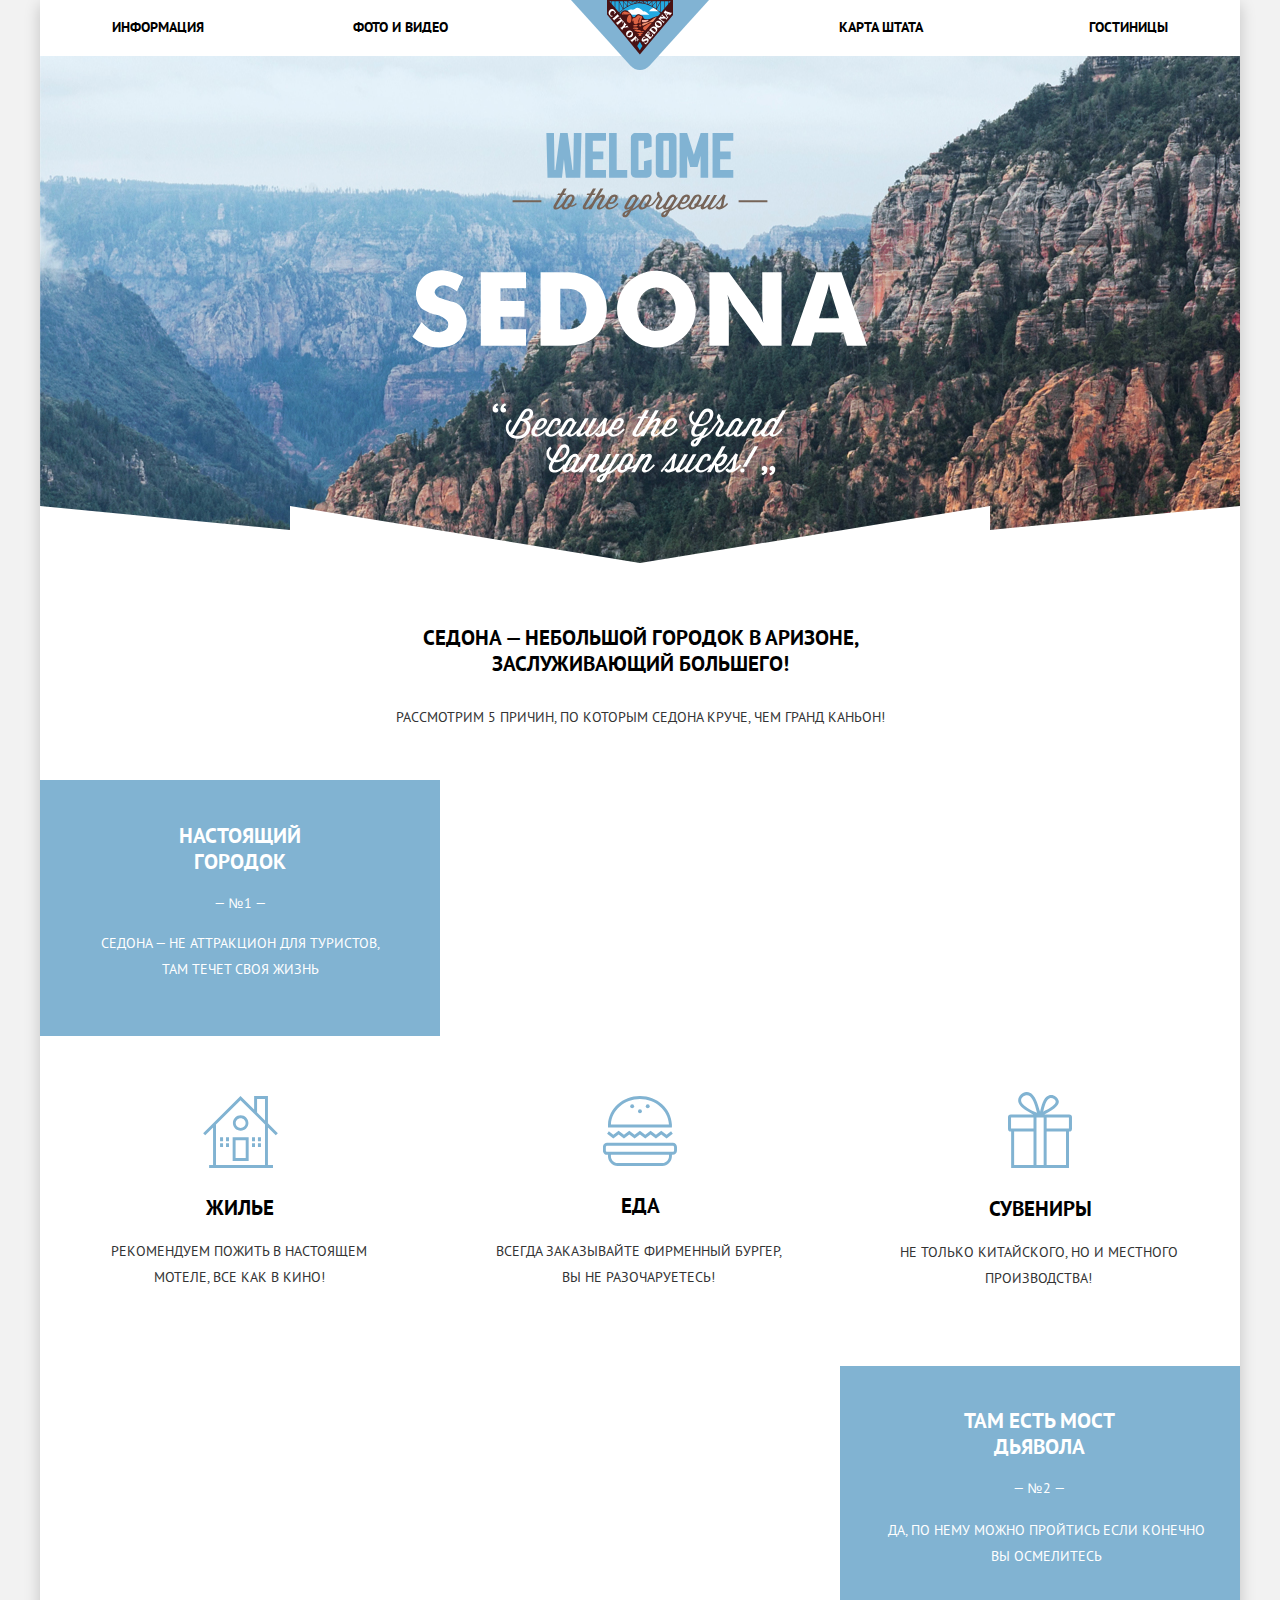
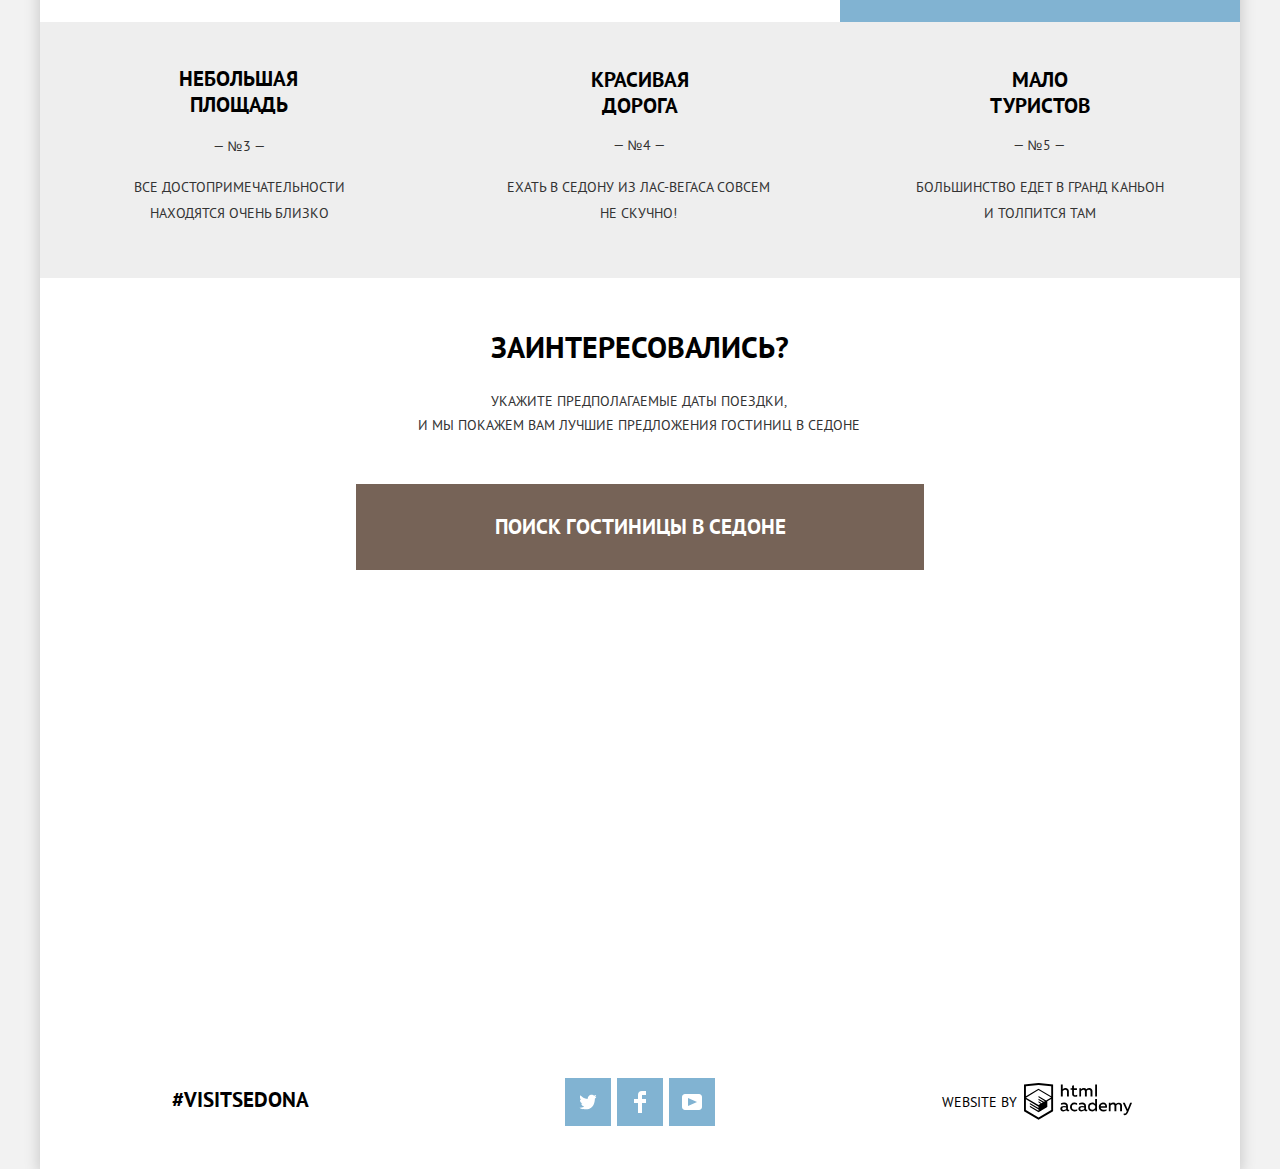
==== index.html @ 665e6b6a "Переносы" ====
<!DOCTYPE html>
<html lang="ru">
<head>
	<meta charset="UTF-8">
	<title>Document</title>
	<link href="css/normalize.css" rel="stylesheet">
	<link href="css/style.css" rel="stylesheet">
</head>
<body>
	<div class="container">
	<header id="header1">
		<nav class="main-navigation">
			<a class="logo-sedona"><img class="sedona-img" src="img/logo.svg" width="140" height="72" alt="Логотип Седоны»"></a>
			<ul class="container-navigation">
				<li class="info1"><a class="site-navigation-section" href="info.html">Информация</a></li>
				<li class="fhoto1"><a class="site-navigation-section" href="fhoto.html">Фото и видео</a></li>
				<li class="map1"><a class="site-navigation-section" href="Map.html">Карта штата</a></li>
				<li class="hotels1"><a class="site-navigation-section" href="hotels-page.html">Гостиницы</a></li>	  
			</ul> 
		</nav>
	</header>
	<main>
      	<h1 class="visually-hidden">Туристический городок Седона в штате Аризона</h1>
		<section class="property-description">
			<h2 class="visually-hidden">Главное меню и приветствие сайта</h2>
			<div class="main-welcom-fon">
			<svg class="polygon" xmlns="http://www.w3.org/2000/svg" width="1200px" height="57px" viewBox="0 0 1200 57"><path d="M0 57V0l250 24V0l350 57L950 0v24l250-24v57H0z" fill="#fff"/></svg> 
			<img class="welcom-fone" src="img/welcome.svg" width="456" height="352" alt="Приветствие на сайте Седоны»">	
			</div>
			<p class="block-sedona">
				<span class="description-town" >Седона — небольшой городок в Аризоне, заслуживающий большего!</span>
	  			<span class="advantages" >Рассмотрим 5 причин, по которым седона круче, чем гранд каньон!</span>
			</p>
		</section>
		<section class="point">
			<h2 class="visually-hidden">Преимущества отдыха в седоне</h2>
			<div class="point-one">
				<div class="point-one-description">
					<h3 class="point-one-headline">Настоящий городок</h3>
					<p class="number-1">— №1 —</p>
					<p class="desc-one">Седона — не аттракцион для туристов, там течет своя жизнь </p>
				</div>
				<div class="point-one-photo">	
				</div>
				<div class="point-one-features">
					<svg class="house-image-1" xmlns="http://www.w3.org/2000/svg" width="75" height="72" ><g fill="#81B3D2"><path d="M29.656 65.033h16V41.21h-16v23.823zm2.937-20.899h10.125V62.11H32.593V44.134z"/><path d="M72.771 39.253l2.076-2.068-9.908-9.865V0H51.127v13.567L37.5 0 .152 37.185l2.077 2.068 7.832-7.795v37.618H6.124V72h63.875v-2.924H64.94V31.458l7.831 7.795zM62.002 69.076H12.999V28.534L37.5 4.149l24.502 24.385v40.542zm0-44.682l-7.938-7.902V2.924h7.938v21.47z"/><path d="M29.906 27.08c0 4.261 3.47 7.713 7.75 7.713 4.279 0 7.75-3.452 7.75-7.713 0-4.259-3.471-7.713-7.75-7.713-4.281 0-7.75 3.454-7.75 7.713zm7.75-4.945c2.744 0 4.969 2.214 4.969 4.945 0 2.732-2.225 4.948-4.969 4.948-2.746 0-4.97-2.216-4.97-4.948 0-2.731 2.225-4.945 4.97-4.945zM17.061 41.21h3v3.919h-3zM22.999 41.21h3v3.919h-3zM17.061 47.182h3v3.919h-3zM22.999 47.182h3v3.919h-3zM48.998 41.21h3v3.919h-3zM54.936 41.21h3v3.919h-3zM48.998 47.182h3v3.919h-3zM54.936 47.182h3v3.919h-3z"/></g></svg>
					<h3 class="feature-font">Жилье</h3>
					<p class="house-desc">Рекомендуем пожить в настоящем мотеле, все как в кино!</p>
				</div>
				<div class="point-one-features">
					<svg class="house-image-1" xmlns="http://www.w3.org/2000/svg" width="74" height="70" viewBox="0 0 74 70"><g fill="#81B3D2"><path d="M69.854 46.71H4.051c-2.274 0-4.135 1.94-4.135 4.313v3.504c0 2.372 1.861 4.313 4.135 4.313h.93v1.053c0 5.536 4.341 10.065 9.648 10.065h44.646c5.306 0 9.648-4.529 9.648-10.065V58.84h.93c2.274 0 4.135-1.941 4.135-4.313v-3.504c0-2.373-1.86-4.313-4.134-4.313zm-3.848 13.184c0 3.871-3.019 7.021-6.73 7.021H14.629c-3.711 0-6.731-3.15-6.731-7.021v-1.053h58.107v1.053zm5.065-5.367c0 .688-.558 1.271-1.218 1.271H4.051c-.66 0-1.217-.582-1.217-1.271v-3.504c0-.688.558-1.271 1.217-1.271h65.802c.66 0 1.218.582 1.218 1.271v3.504zM15.634 38.406l5.323 4.059 5.326-4.059 5.328 4.059 5.328-4.059 5.328 4.059 5.329-4.059 5.327 4.059 5.33-4.06 5.336 4.059 6.194-4.712-1.72-2.459-4.474 3.403-5.336-4.057-5.33 4.056-5.327-4.057-5.329 4.057-5.328-4.057-5.328 4.057-5.328-4.057-5.325 4.057-5.323-4.057-5.327 4.057-4.467-3.401-1.721 2.457 6.188 4.714zM7.978 31.544H68.855c.041-.619.069-1.241.069-1.87 0-.394-.016-.783-.032-1.173C68.227 12.657 54.186 0 36.952 0 19.719 0 5.677 12.657 5.013 28.501c-.017.39-.032.78-.032 1.173 0 .629.028 1.251.07 1.87h2.927zM36.952 3.043c15.591 0 28.35 11.316 29.021 25.458H7.931c.673-14.142 13.43-25.458 29.021-25.458z"/><ellipse cx="36.952" cy="15.26" rx="1.945" ry="2.03"/><ellipse cx="29.172" cy="10.23" rx="1.946" ry="2.03"/><ellipse cx="44.732" cy="10.23" rx="1.946" ry="2.03"/></g></svg>
					<h3 class="feature-font">Еда</h3>
					<p class="food-desc">Всегда заказывайте фирменный бургер, вы не разочаруетесь!</p>
				</div>
				<div class="point-one-features">
					<svg class="souvenirs-image-1" xmlns="http://www.w3.org/2000/svg" width="64" height="78" viewBox="0 0 64 76"><path fill-rule="evenodd" clip-rule="evenodd" fill="#81B3D2" d="M61.097 22.501H36.312C50.125 15.602 51.229 11.25 50.72 8.816c-1.162-3.963-5.692-7.023-10.002-5.407-5.569 2.089-7.137 10.388-8.644 16.387-1.924-6.07-3.784-13.814-8.136-17.737C22.677.921 20.843-.205 18.175.031c-4.026.356-9.802 5.382-7.458 10.981 2.251 5.378 9.687 8.777 14.578 11.489H2.879A2.882 2.882 0 0 0 0 25.37v11.322a2.882 2.882 0 0 0 2.879 2.869h.274V76h57.841V39.561h.103a2.882 2.882 0 0 0 2.88-2.869V25.37a2.882 2.882 0 0 0-2.88-2.869zM42.413 5.944c2.103-.31 4.982 1.299 5.255 3.209.393 2.756-3.4 5.255-5.086 6.421-2.523 1.744-4.928 2.643-7.287 4.055.884-3.69 2.549-13.011 7.118-13.685zm-22.882 9.968c-2.225-1.485-6.544-4.431-6.44-7.771.112-3.595 5.743-6.57 8.814-3.886 3.856 3.371 5.713 11.105 7.119 16.557-3.249-1.539-6.328-2.788-9.493-4.9zm5.972 57.114H6.136V39.561h19.368v33.465zm0-36.502H3.046V25.538h22.457v10.986zm10.157 0v36.503h-7.174V25.538h7.174v10.986zm22.351 36.502H38.644V39.561h19.367v33.465zm2.92-36.502H38.644V25.538h22.287v10.986z"/></svg>
					<h3 class="feature-font">Сувениры</h3>
					<p class="souvenirs-desc">Не только китайского, но и местного производства!</p>
				</div>
				<div class="point-one-photo-2">	
				</div>
				<div class="point-one-description">
					<h3 class="point-one-headline headline-bridge">Там есть мост дьявола</h3>
					<p class="number-2">— №2 —</p>
					<p class="desc-two">Да, по нему можно пройтись если конечно вы осмелитесь</p>
				</div>
				<div class="point-one-features-last">
					<h3 class="feature-font headline-3">Небольшая площадь</h3>
					<p class="number-3">— №3 —</p>
					<p class="desc-three">Все достопримечательности находятся очень близко</p>
				</div>
				<div class="point-one-features-last">
					<h3 class="feature-font headline-4">Красивая дорога</h3>
					<p class="number-4">— №4 —</p>
					<p class="desc-four">Ехать в Седону из Лас-Вегаса совсем не скучно!</p>
				</div>
				<div class="point-one-features-last">
					<h3 class="feature-font headline-4">Мало туристов</h3>
					<p class="number-4">— №5 —</p>
					<p class="desc-five">Большинство едет в гранд каньон и толпится там</p>
				</div>
			</div>
		</section>
		<section class="hotel-search">
			<div class="white-fone-search">
					<h2 class="visually-hidden">Подбор лучших гостиниц в Седоне</h2>
					<span class="trip-selection">Заинтересовались?</span>
					<p class="advantages-selection">Укажите предполагаемые даты поездки,<br> и мы покажем вам лучшие предложения гостиниц в седоне</p>
					<button class="selection-button" type="button">Поиск гостиницы в седоне</button>
			</div>
   		</section>
   		<section class="modal">
   			<form class="form-fone" action="https://echo.htmlacademy.ru" method="get">
  					<div class="form-zone font-zone"><label class="label-1" for="data_1">Дата заезда:</label><input id="data_1" class="form-search" type="text" name="coming" value="24 апреля 2017">
  						<button class="button-date calendar" type="button" alt="Кнопка вызова окна выборы даты">
  							<svg xmlns="http://www.w3.org/2000/svg" width="21" height="22" viewBox="0 0 21 22"><path  d="M19.251 2.025h-2.845V.648c0-.381-.294-.689-.656-.689-.363 0-.656.308-.656.689v1.377h-3.938V.648c0-.381-.294-.689-.655-.689-.363 0-.657.308-.657.689v1.377H5.906V.648c0-.381-.294-.689-.656-.689-.363 0-.657.308-.657.689v1.377H1.75C.784 2.025 0 2.847 0 3.862v16.302C0 21.179.784 22 1.75 22h17.501c.966 0 1.749-.821 1.749-1.836V3.862c0-1.015-.783-1.837-1.749-1.837zm.437 18.139a.448.448 0 0 1-.437.459H1.75a.45.45 0 0 1-.438-.459V3.862a.45.45 0 0 1 .438-.459h2.844v1.378c0 .381.294.689.657.689.362 0 .656-.308.656-.689V3.403h3.938v1.378c0 .381.294.689.657.689.361 0 .655-.308.655-.689V3.403h3.938v1.378c0 .381.293.689.656.689.362 0 .656-.308.656-.689V3.403h2.845c.241 0 .437.206.437.459v16.302z"/><path  d="M4.594 8.225h2.625v2.066H4.594zM4.594 11.668h2.625v2.067H4.594zM4.594 15.112h2.625v2.066H4.594zM9.188 15.112h2.625v2.066H9.188zM9.188 11.668h2.625v2.067H9.188zM9.188 8.225h2.625v2.066H9.188zM13.781 15.112h2.625v2.066h-2.625zM13.781 11.668h2.625v2.067h-2.625zM13.781 8.225h2.625v2.066h-2.625z"/></svg>
  						</button>
  					</div>
  					<div class="form-zone-2 font-zone">
  						<label class="label-2" for="data_2">Дата выезда:</label>
  						<input id="data_2" class="form-search" type="text" name="departure"  value="4 июля 2017">
  						<button class="button-date calendar" type="button" alt="Кнопка вызова окна выборы даты">
  							<svg xmlns="http://www.w3.org/2000/svg" width="21" height="22" viewBox="0 0 21 22"><path  d="M19.251 2.025h-2.845V.648c0-.381-.294-.689-.656-.689-.363 0-.656.308-.656.689v1.377h-3.938V.648c0-.381-.294-.689-.655-.689-.363 0-.657.308-.657.689v1.377H5.906V.648c0-.381-.294-.689-.656-.689-.363 0-.657.308-.657.689v1.377H1.75C.784 2.025 0 2.847 0 3.862v16.302C0 21.179.784 22 1.75 22h17.501c.966 0 1.749-.821 1.749-1.836V3.862c0-1.015-.783-1.837-1.749-1.837zm.437 18.139a.448.448 0 0 1-.437.459H1.75a.45.45 0 0 1-.438-.459V3.862a.45.45 0 0 1 .438-.459h2.844v1.378c0 .381.294.689.657.689.362 0 .656-.308.656-.689V3.403h3.938v1.378c0 .381.294.689.657.689.361 0 .655-.308.655-.689V3.403h3.938v1.378c0 .381.293.689.656.689.362 0 .656-.308.656-.689V3.403h2.845c.241 0 .437.206.437.459v16.302z"/><path  d="M4.594 8.225h2.625v2.066H4.594zM4.594 11.668h2.625v2.067H4.594zM4.594 15.112h2.625v2.066H4.594zM9.188 15.112h2.625v2.066H9.188zM9.188 11.668h2.625v2.067H9.188zM9.188 8.225h2.625v2.066H9.188zM13.781 15.112h2.625v2.066h-2.625zM13.781 11.668h2.625v2.067h-2.625zM13.781 8.225h2.625v2.066h-2.625z"/>
  							</svg>
  						</button>
  					</div>
  					<div class="form-zone-short font-zone">
  						<label class="adult-label" for="adult">Взрослые:</label>
  						<div class="form-quantity">
  							<button class="button-minus button-form butmp" type="button" alt="Кнопка уменьшения количества проживающих взрослых">
  								<svg version="1.1" xmlns="http://www.w3.org/2000/svg" xmlns:xlink="http://www.w3.org/1999/xlink" preserveAspectRatio="xMidYMid meet" viewBox="0 0 11 11" width="11" height="11"><defs><path d="M11 5.5L0 5.5" id="d7rYkDuy9"></path></defs><g><g><g><g><use xlink:href="#d7rYkDuy9"  	stroke-width="3"></use></g></g></g></g>
  								</svg>
  							</button>
  							<input id="adult" class="form-search2" type="text" name="grown"  value="2">
  							<button class="button-plus button-form butmp" type="button" alt="Кнопка увеличения количества проживающих взрослых">
								<svg version="1.1" xmlns="http://www.w3.org/2000/svg" xmlns:xlink="http://www.w3.org/1999/xlink" preserveAspectRatio="xMidYMid meet" viewBox="0 0 11 11" width="11" height="11"><defs><path d="M5.5 11L5.5 0" id="a3lqcrEPb"></path><path d="M11 5.5L0 5.5" id="d7rYkDuy10"></path></defs><g><g><g><g><use xlink:href="#a3lqcrEPb"  stroke-width="3"></use></g></g><g><g><use xlink:href="#d7rYkDuy9"  stroke-width="3"></use></g></g></g></g>
								</svg>
							</button>
							</div>
	  						<label class="child-label" for="child">Дети:</label>
	  						<div class="form-quantity">
	  						<button class="button-minus button-form butmp" type="button" alt="Кнопка уменьшения количества проживающих детей">
	  							<svg version="1.1" xmlns="http://www.w3.org/2000/svg" xmlns:xlink="http://www.w3.org/1999/xlink" preserveAspectRatio="xMidYMid meet" viewBox="0 0 11 11" width="11" height="11"><defs><path d="M11 5.5L0 5.5" id="d7rYkDuy11"></path></defs><g><g><g><g><use xlink:href="#d7rYkDuy9" stroke-width="3"></use></g></g></g></g>
	  							</svg>
							</button>
	  						<input id="child" class="form-search2" type="text" name="babies" value="0">
	  						<button class="button-plus button-form butmp" type="button" alt="Кнопка увеличения количества проживающих детей">
	  							<svg version="1.1" xmlns="http://www.w3.org/2000/svg" xmlns:xlink="http://www.w3.org/1999/xlink" preserveAspectRatio="xMidYMid meet" viewBox="0 0 11 11" width="11" height="11"><defs><path d="M5.5 11L5.5 0" id="a3lqcrEPbb"></path><path d="M11 5.5L0 5.5" id="d7rYkDuy12"></path></defs><g><g><g><g><use xlink:href="#a3lqcrEPb" opacity="1"  stroke-width="3"></use></g></g><g><g><use xlink:href="#d7rYkDuy9" opacity="1"  stroke-width="3"></use></g></g></g></g>
								</svg>
							</button>
						</div>
  					</div>
					<input class="find-button" type="submit" value="Найти" alt="Кнопка поиска гостиниц по указанным параметрам">
			</form>
   		</section>

   		<section class="date-selection-map">
   			<iframe src="https://www.google.com/maps/embed?pb=!1m18!1m12!1m3!1d52385.13565774556!2d-111.83015785957859!3d34.8544438152782!2m3!1f0!2f0!3f0!3m2!1i1024!2i768!4f13.1!3m3!1m2!1s0x872da132f942b00d%3A0x5548c523fa6c8efd!2z0KHQtdC00L7QvdCwLCDQkNGA0LjQt9C-0L3QsCA4NjMzNiwg0KHQqNCQ!5e0!3m2!1sru!2sru!4v1553436559592" width="1200" height="593" frameborder="0" style="border:0" allowfullscreen></iframe>
   		</section>

    </main>
    <footer class="foot">
    	<p class="for-visit"><a class="visit" href="#" alt="Сылка на сайт Седоны">#Visitsedona</a></p>
    	<div class="social-block">
    	<ul class="footer-social">
          <li ><a class="social-button" href="#" alt="Наша страница в Твиттере">
          		<svg class="social-tw" xmlns="http://www.w3.org/2000/svg" xmlns:xlink="http://www.w3.org/1999/xlink" width="17" height="15" viewBox="0 0 17 15"><path  d="M10.95.144c1.685-.496 2.984.27 3.577 1.179.673-.231 1.331-.481 2.011-.708a2.345 2.345 0 0 1-.857 1.768c.685.17 1.304-.491 1.304-.491-.169 1-1.006 1.788-1.563 2.024-.231 6.75-3.175 11.217-10.077 11.082h-.446c-.41 0-4.164-.46-4.898-1.887 2.271.196 3.893-.422 4.693-1.177-.96-.3-2.679-.477-2.979-2.95.349.106.564.228 1.19.119C1.705 8.247.374 7.53.448 5.33c.285.328 1.067.536 1.34.472C1.085 5.561-.182 2.442.894.85c1.818 1.854 3.735 3.606 7.152 3.773C8.254 2.33 9.183.793 10.95.144z"/>
          		</svg>
          		</a>
          	</li>
          <li ><a class="social-button" href="#" alt="Наша страница в Фейсбуке">
          		<svg class="social-f" xmlns="http://www.w3.org/2000/svg" width="12" height="22" viewBox="0 0 12 22"><path  d="M12 4V0H8a4 4 0 0 0-4 4v4H0v4h4v10h4V12h4V8H8V4h4z"/></svg></a></li>
          <li ><a class="social-button" href="#" alt="Наша страница на Ютубе">
          		<svg class="social-y" xmlns="http://www.w3.org/2000/svg" xmlns:xlink="http://www.w3.org/1999/xlink" width="20" height="16" viewBox="0 0 20 16"><path  d="M17 0H3C1.35 0 0 1.35 0 3v10c0 1.65 1.35 3 3 3h14c1.65 0 3-1.35 3-3V3c0-1.65-1.35-3-3-3zM6.027 11.998V4.002L15.014 8l-8.987 3.998z"/></svg>
				</a>
			</li>
        </ul>
    	</div>
    	<div class="footer-copyright"> 
    		<b class="web-copyright">Website by</b>
    		<a class="link-footer" href="https://htmlacademy.ru/intensive/htmlcss/" alt="Логотип разработчика сайта - 'html academy'"><svg class="logo-footer"  id="Layer_1" data-name="Layer 1" xmlns="http://www.w3.org/2000/svg"><title>htmlacademy</title><path d="M44.61,26.88a2,2,0,0,0,.55-0.1v1.33a3.25,3.25,0,0,1-1.18.21,1.67,1.67,0,0,1-1.67-1,4.84,4.84,0,0,1-3.14,1.08c-1.51,0-2.91-.83-2.91-2.55,0-2.13,2-2.79,3.71-2.79a11.08,11.08,0,0,1,2.17.25v-0.3c0-1-.76-1.77-2.19-1.77a7.42,7.42,0,0,0-3,.64v-1.7a10.21,10.21,0,0,1,3.19-.55c2.36,0,3.81,1.12,3.81,3.65v3a0.54,0.54,0,0,0,.49.59h0.17Zm-6.44-1.13A1.35,1.35,0,0,0,39.63,27h0.11a3.39,3.39,0,0,0,2.41-1V24.58a9.72,9.72,0,0,0-1.81-.21c-1,0-2.16.33-2.16,1.38h0Zm12.36-6.11a5,5,0,0,1,2.57.64V22a4.08,4.08,0,0,0-2.3-.7,2.75,2.75,0,1,0,0,5.49,5,5,0,0,0,2.43-.64v1.71a6.27,6.27,0,0,1-2.76.57A4.21,4.21,0,0,1,46,24.51q0-.21,0-0.41a4.32,4.32,0,0,1,4.18-4.46h0.38Zm12.17,7.24a2,2,0,0,0,.55-0.1v1.33a3.25,3.25,0,0,1-1.18.21,1.67,1.67,0,0,1-1.67-1,4.84,4.84,0,0,1-3.14,1.08c-1.51,0-2.91-.83-2.91-2.55,0-2.13,2-2.79,3.71-2.79a11.08,11.08,0,0,1,2.17.25v-0.3c0-1-.76-1.77-2.19-1.77a7.42,7.42,0,0,0-3,.64v-1.7a10.21,10.21,0,0,1,3.19-.55c2.36,0,3.81,1.12,3.81,3.65v3a0.54,0.54,0,0,0,.49.59h0.17Zm-6.44-1.13A1.35,1.35,0,0,0,57.73,27h0.11a3.39,3.39,0,0,0,2.41-1V24.58a9.72,9.72,0,0,0-1.81-.21c-1.06,0-2.16.33-2.16,1.38h0ZM73,16V28.2H71.35V26.88a3.88,3.88,0,0,1-3.19,1.54,4.4,4.4,0,0,1,0-8.78,3.81,3.81,0,0,1,3,1.3V16H73Zm-4.53,5.22a2.76,2.76,0,1,0,0,5.52A2.86,2.86,0,0,0,71.15,25V23A2.91,2.91,0,0,0,68.49,21.27ZM79,19.64c3.31,0,4.46,2.68,3.92,5.09H76.7c0.21,1.5,1.67,2.11,3.19,2.11a6.11,6.11,0,0,0,2.64-.59v1.6a7.14,7.14,0,0,1-3,.57C77,28.42,74.78,27,74.78,24a4.18,4.18,0,0,1,4-4.39H79Zm0.09,1.54a2.28,2.28,0,0,0-2.44,2.1v0.06H81.3A2,2,0,0,0,79.13,21.18Zm5.73,7V19.87h1.65v1a3.81,3.81,0,0,1,2.78-1.27A2.86,2.86,0,0,1,91.89,21a4.12,4.12,0,0,1,2.91-1.33A3.06,3.06,0,0,1,98,23V28.2h-1.9V23.05a1.59,1.59,0,0,0-1.42-1.75H94.42a2.8,2.8,0,0,0-2.07,1.12V28.2h-1.9V23.05A1.59,1.59,0,0,0,89,21.31H88.8a3,3,0,0,0-2.21,1.29v5.63H84.86Zm21.31-8.33h1.9l-3.91,9.46c-0.9,2.17-2.09,2.86-3.35,2.86a4.76,4.76,0,0,1-1.1-.14V30.46a2.86,2.86,0,0,0,.85.12c0.9,0,1.58-.64,2.07-1.9l0.17-.42-4-8.4h2l2.86,6.29ZM38.73,1.46V6.22a3.81,3.81,0,0,1,2.7-1.14,3.25,3.25,0,0,1,3.44,3.4v5.15H43V8.72a1.81,1.81,0,0,0-1.61-2h-0.3a2.93,2.93,0,0,0-2.32,1.39v5.52h-1.9V1.46h1.9ZM49.94,2.31v3h3V6.91h-3v3.81c0,1.1.5,1.46,1.58,1.46a4.49,4.49,0,0,0,1.69-.33v1.6A6.8,6.8,0,0,1,51,13.8a2.55,2.55,0,0,1-2.86-2.74V6.89H46.58V5.26h1.5V2.74Zm5.4,11.31V5.28H57v1A3.81,3.81,0,0,1,59.77,5a2.86,2.86,0,0,1,2.6,1.33A4.12,4.12,0,0,1,65.28,5,3.06,3.06,0,0,1,68.44,8.4v5.21h-1.9V8.46a1.59,1.59,0,0,0-1.42-1.75H64.89a2.8,2.8,0,0,0-2.07,1.12v5.78h-1.9V8.46A1.59,1.59,0,0,0,59.5,6.71H59.27A3,3,0,0,0,57.06,8v5.63H55.34ZM71.17,1.45H73V13.6H71.17V1.45ZM14.71,0H14.55L0,1.54V28.21l14.55,8.66,14.55-8.66V1.54Zm12.5,27.1L14.55,34.64,1.9,27.12V16.18l12.59,7.5V25L5.86,19.9v1.31l8.68,5.21v1.39L5.87,22.65V24l8.68,5.21,8.75-5.24V18.31L27.2,16V27.12Zm0-12.53-3.48,2-1.6,1L14.51,13v1.31L21,18.23H21l-0.14.09-1,.54-5.37-3.2V17l4.24,2.52-1,.67-3.2-1.9v1.31l2.1,1.24L14.5,22.1,2,14.65,14.51,7.11Zm0-1.32L14.49,5.76,1.91,13.25v-10L14.56,1.92,27.21,3.25v10h0Z" transform="translate(0 -0.02)"/></svg>
			</a>
    	</div>
    </footer>
    </div>
    <script src="js/script.js"></script>
</body>
</html>
---- css/style.css ----
*,
*::before,
*::after {
    -webkit-box-sizing: inherit;
            box-sizing: inherit;
}
html {
    -webkit-box-sizing: border-box;
            box-sizing: border-box;
}
@font-face {
    font-family: 'PT Sans';           /* название одно */
    src: url('../fonts/pt_sans-web-regular-webfont.woff2'),
         url('../fonts/pt_sans-web-regular-webfont.woff'); /* разные файлы */
    font-weight: 400;              /* разная плотность */
    font-style: normal;
}
@font-face {
    font-family: 'PT Sans';           /* название одно */
    src: url('../fonts/pt_sans-web-bold-webfont.woff2'),
         url('../fonts/pt_sans-web-bold-webfont.woff'); /* разные файлы */
    font-weight: 700;              /* разная плотность */
    font-style: normal;
}
body {
    font-family: "PT Sans", "Arial", sans-serif;
    font-size: 21px;
    line-height: 26px;
    text-transform: uppercase;
    -webkit-box-sizing: border-box;
            box-sizing: border-box;
    position: relative;
    background-color: #f2f2f2;
}
a {
   text-decoration: none; 
}
@keyframes str {
    0%   {transform: translateY(0);       }
    70%  {transform: translateY(20px);    }
    90%  {transform: translateY(10px);    }
    100% {transform: translateY(0px);     }
}
@keyframes err {
    0%, 100%                {transform: translateX(0);      }
    10%, 30%, 50%, 70%, 90% {transform: translateX(-10px);  }
    20%, 40%, 60%, 80%      {transform: translateX(10px);   } 
}

.foot {
    display: -webkit-box;
    display: -ms-flexbox;
    display: flex;
    width: 1200px;
    background-color: rgba(255, 255, 255, 0.9);
    position: absolute;
    bottom: 7px;
    min-height: 120px;
}
.foot-hotels {
    display: -webkit-box;
    display: -ms-flexbox;
    display: flex;
    width: 1200px;
    min-height: 120px;
    background-color: #ffffff;
    border-top: 1px solid rgba(0, 1, 1, 0.2);
}
.container {
    position: relative;
    width: 1200px;
    margin: 0 auto;
    background-color: #ffffff;
    -webkit-box-shadow: 0px 5px 15px rgba(0,0,0,0.2);
            box-shadow: 0px 5px 15px rgba(0,0,0,0.2);
}
.main-navigation {
    position: relative;
    background-color: #ffffff;
    min-height: 56px;   
}
.info1 {
    width: 239px;
    min-height: 30px;
    padding-left: 72px;
    padding-bottom: 14px;
    padding-top: 12px;
    display: block;
    word-break: break-all;
}
.fhoto1 { 
    width: 239px;
    padding-left: 74px;
    padding-bottom: 14px;
    padding-top: 12px;
    display: block;
}
.map1 {
    text-align: right;
    width: 239px;   
    padding-bottom: 14px;
    padding-top: 12px;
    padding-right: 78px; 
    margin-left: auto; 
    display: block;  
}
.hotels1 {
    text-align: right;
    width: 239px;
    padding-bottom: 14px;
    padding-top: 12px;
    padding-right: 72px;
    display: block;
}
.container-navigation {
    list-style-type: none;
    min-height: 56px;
    background-color: #ffffff;
    display: -webkit-box;
    display: -ms-flexbox;
    display: flex;
    flex-wrap: wrap;
    -webkit-box-pack: justify;
        -ms-flex-pack: justify;
            justify-content: space-between;
    padding: 0px;
    margin: 0px;
}

.container-navigation:nth-child(4n+2) {
    margin-right: auto;
}
.container-navigation:nth-child(4n+3) {
    margin-left: 239px;
    }  

/*Шрифт меню хедера*/

.site-navigation-section {
    font-size: 14px;
    font-weight: bold;
    color: #000000;  
}
.site-navigation-section:hover {
    color: #81b3d2;
}
.site-navigation-section:active {
    color: rgba(0, 0, 0, 0.3);
}
.site-navigation-section-curret {
    font-size: 14px;
    font-weight: bold;
    color: #000000;
    color: #766357;
}

/*Шрифт слогана*/
.description-town {
    font-size: 21px;
    font-weight: bold;
    line-height: 26px;
    text-align: center;
    color: #000000;
    display:block; 
    margin-right: auto;
    margin-left: auto;
    text-align:center;  
    margin-top: 22px;
    padding-left: 338px;
    padding-right: 337px;
}
/*Шрифт причин*/
.advantages {
    width: 500px;
    font-size: 14px;
    font-weight: normal;
    line-height: 26px;
    color: #333333;
    display: block;
    margin-left: auto;
    margin-right: auto;
    padding-top: 25px;
    text-align: center;
}
/*Скрытые заголовки*/
.visually-hidden { 
    position: absolute;
    width: 1px;
    height: 1px;
    border: 0;
    padding: 0;
    white-space: nowrap;
    -webkit-clip-path: inset(100%);
            clip-path: inset(100%);
    clip: rect(0 0 0 0);
    overflow: hidden;
    }
.hotel-search {
    margin-top: 0px;
}
/*Шрифт формы заказа*/
.trip-selection {
    font-size: 30px;
    font-weight: bold;
    line-height: 36px;
    color: #000000;
    display: block;
    margin-left: auto;
    margin-right: auto;
    width: 800px;
    padding-top: 53px;
    text-align: center;
}
.advantages-selection {
    font-size: 14px;
    font-weight: normal;
    line-height: 24px;
    color: #333333; 
    display: block;
    width: 1000px;
    margin-left: auto;
    margin-right: auto;
    margin-bottom: 0px;
    margin-top: 0px;
    padding-top: 20px;
    text-align: center;
    padding-left: 96px;
    padding-right: 98px;
    }
.advantages-selection2 {
    font-size: 14px;
    font-weight: normal;
    line-height: 24px;
    color: #333333; 
    display: block;
    margin-left: auto;
    margin-right: auto;
    margin-top: 0px;
    width: 1000px;
    text-align: center;
    padding-left: 200px;
    padding-right: 200px;
    padding-top: 0px;
}
/*Шрифт окна поиска */
.selection-button {
    font-family: "PT Sans", "Arial", sans-serif;
    text-transform: uppercase;
    font-size: 21px;
    font-weight: bold;
    line-height: 26px;
    color: #ffffff;
    background-color:  #766357;
    width: 568px;
    min-height: 86px;
    display: block;
    margin-left: auto;
    margin-right: auto;
    border: none;
    padding-top: 3px;
    padding-bottom: 0px;
    padding-left: 1px;
    padding-right: 0px;
    margin-top: 47px;
    text-align: center;
}

/*Блок с перечислением преимуществ*/
.point-one {
    display: flex;
    flex-wrap: wrap;
}
.point-one-headline {
    font-size: 21px;
    font-weight: bold;
    line-height: 26px;
    text-align: center;
    color: #ffffff;
    padding-left: 112px;
    padding-right: 112px;
    padding-top: 16px;
    margin: 0px;
}
.point-one-description {
    font-size: 14px;
    font-weight: normal;
    line-height: 26px;
    color: #ffffff;
    width: 400px;
    min-height: 256px;
    text-align: center;
    background-color: #81b3d2;
    padding-top: 29px;
}
.desc-one {
    margin: 0px;
    padding-right: 60px;
    padding-left: 60px;
}
.desc-two {
    margin: 0px;
    padding-left: 46px;
    padding-right: 34px;
    padding-top: 16px;
}
.desc-three {
    margin: 0px;
    padding-top: 15px;
    padding-left: 80px;
    padding-right: 82px;
}
.desc-four {
    margin: 0px;
    padding-top: 16px;
    padding-left: 60px;
    padding-right: 63px;
}
.desc-five {
    margin: 0px;
    padding-top: 16px;
    padding-left: 74px;
    padding-right: 74px;
}
.headline-bridge {
    margin: 0px;
    padding-top: 15px;
    padding-right: 125px;
    padding-left: 124px;
}
.number-1{
    margin: 0px;
    padding-top: 13px;
    padding-bottom: 14px;
}
.number-2 {
    margin: 0px;
    padding-top: 13px;
    padding-left: 35px;
    padding-right: 37px;
}
.number-3 {
    margin: 0px;
    padding-top: 13px;
    padding-left: 35px;
    padding-right: 37px;
}
.number-4 {
    margin: 0px;
    padding-top: 11px;
    padding-left: 35px;
    padding-right: 37px;
}
.headline-3 {
    margin-top: 0px;
    padding-top: 46px;
    padding-left: 100px;
    padding-right: 103px;
}
.headline-4 {
    margin-top: 0px;
    padding-left: 121px;
    padding-right: 121px;
    padding-top: 47px;
}
/*.view-1{

}*/
.house-image-1 {
    margin-top: 60px;
}
.souvenirs-image-1 {
    margin-top: 55px;
}
/*.point-one-features p {
    margin: 0px;
    padding-top: 15px;
    padding-left: 58px;
    padding-right: 60px;
}*/
.house-desc {
    margin: 0px;
    padding-top: 15px;
    padding-left: 58px;
    padding-right: 60px;
}
.food-desc {
    margin: 0px;
    padding-left: 52px;
    padding-right: 55px;
    padding-top: 17px;
}
.souvenirs-desc {
    margin: 0px;
    padding-left: 52px;
    padding-right: 55px;
    padding-top: 15px;
}

.point-one-photo {
    width: 800px;
    min-height: 256px;
    background-image: url(../img/layer2.png);
    background-size: 800px, 256px;
}
.point-one-photo-2 {
    width: 800px;
    min-height: 256px;
    background-image: url(../img/layer1.png);
    background-size: 800px, 256px;
}
.point-one-features {
    font-size: 14px;
    font-weight: normal;
    line-height: 26px;
    text-align: center;
    color: #333333;
    width: 400px;
    min-height: 330px;
    align-items: center;
}
.point-one-features-last {
    font-size: 14px;
    font-weight: normal;
    line-height: 26px;
    text-align: center;
    color: #333333;
    width: 400px;
    min-height: 256px;
    align-items: center;
    background-color: #eeeeee;
}
.feature-font {
    font-size: 21px;
    font-weight: bold;
    line-height: 26px;
    text-align: center;
    color: #000000;
    margin-bottom: 0px;
}
/*Форма заполнения данных*/
.form-zone {
    display: -webkit-box;
    display: -ms-flexbox;
    display: flex;
    -webkit-box-pack: justify;
        -ms-flex-pack: justify;
            justify-content: space-between;
    -webkit-box-align: baseline;
        -ms-flex-align: baseline;
            align-items: baseline;
    margin-bottom: 28px;
    margin-top: 0px;
    padding-top: 2px;
    position: relative;
}
/*Форма заполнения данных*/
.form-zone-2 {
    display: -webkit-box;
    display: -ms-flexbox;
    display: flex;
    -webkit-box-pack: justify;
        -ms-flex-pack: justify;
            justify-content: space-between;
    -webkit-box-align: baseline;
        -ms-flex-align: baseline;
            align-items: baseline;
    margin-bottom: 30px;
    margin-top: 0px;
    padding-top: 1px;
    position: relative;
}
.font-zone {
    font-size: 14px;
    font-weight: bold;
    line-height: 26px;
    color: #000000;
}
.form-zone-short {
    margin-bottom: 54px;
    display: -webkit-box;
    display: -ms-flexbox;
    display: flex;
    -webkit-box-align: baseline;
        -ms-flex-align: baseline;
            align-items: baseline;
    -webkit-box-pack: justify;
        -ms-flex-pack: justify;
            justify-content: space-between;
    position: relative;
}
.form-search {
    width: 346px;
    height: 38px;
    background-color: #f2f2f2;
    font-weight: bold;
    text-transform: uppercase;
    border: 0px;
    padding-left: 12px;
    padding-right: 36px;
}
.form-search2 {
    width: 114px;
    height: 38px;
    padding-left: 38px;
    padding-right: 38px;
    text-align: center;
    background-color: #f2f2f2;
    font-weight: bold;
    text-transform: uppercase;
    border: 0px;
}
/*Оформление второй страницы*/
.housing-options {
    min-height: 304px;
    
}
.options-back {
    min-height: 218px;
    width: 1200px;
    background-image: url(../img/filterbackground.jpg);
    background-position: center;
    background-size: 1200px, 218px;
    display: flex;
    flex-wrap: wrap;
    padding: 30px 72px 10px 72px;
}
.sorting {
    width: 1200px;
    min-height: 86px;
    display: flex;
    align-items: center;
}
.find-item {
    font-size: 21px;
    font-weight: bold;
    line-height: 26px;
    padding-left: 73px;
}
.sorting-prm {
    margin-left: 47px;
    font-size: 12px;
    font-weight: normal;
    line-height: 11px;
}
.price {
    margin-left: 39px;
    color: #81b3d2;
}
.sorting-type {
    margin-left: 33px;
    border-bottom-style: dotted;
    border-width: 1px;
    border-color: #81b3d2;
    color: #cacaca;
}
.sorting-rating {
    margin-left: 34px;
    border-bottom-style: dotted;
    border-width: 1px;
    border-color: #81b3d2;
    color: #cacaca;
}
.sorting a:hover {
    color: #81b3d2;
}
.sorting a:active {
    color: #000000;
}
.sorting a {
    font-size: 12px;
    font-weight: normal;
    line-height: 15px;
}
.up-dwn {
    width: 33px;
    min-height: 11px;
    margin-left: auto;
    margin-right: 73px;
    padding-bottom: 3px;
    display: flex;
    justify-content:  space-between;
}
.btn-updn { 
    width: 11px;
    min-height: 10px;
    padding: 0px;
    outline: none;
    border: none;
    background: transparent;
}

.btn-color {
    fill: #cacaca;
}
.btn-color:hover {
    fill: #000000;
}
.btn-color:active {
    fill: #81b3d2;
}
.checkbox {
    width: 255px;
    min-height: 155px;  
}
.checkbox label {
    font-size: 14px;
    font-weight: normal;
    line-height: 21px;
    color: #ffffff;
    margin-bottom: 22px;
}
.checkbox p {
    font-size: 16px;
    font-weight: bold;
    line-height: 21px;
    color: #ffffff;
    margin-bottom: 21px;
    margin-top: 0px;
}
.label-1 {
    padding-left: 2px;
}
.label-2 {
    padding-left: 2px;
    width: 99px;
}
.adult-label {
    width: 99px;
}
.child-label {
    margin-left: 38px;
    width: 51px;
}
.hotel-name {
    min-width: 257px;
    font-size: 21px;
    font-weight: bold;
    line-height: 26px;
    text-align: left;
    color: #000000;
    margin-bottom: 0px; 
    margin-top: 0px; 
    padding-bottom: 4px;
    padding-right: 0px;
    display: inline-block;
    white-space: nowrap;
}
.hotel-headline {
    display: inline-block;
    margin: 0px;
}
.type-price {
    font-size: 14px;
    font-weight: normal;
    line-height: 21px;
    text-align: left;
    color: #333333;
}
.type-hotel {
    font-size: 14px;
    font-weight: normal;
    line-height: 21px;
    text-align: left;
    color: #333333;
    padding-bottom: 13px;
}
.rating {
    display: block;
    font-size: 14px;
    font-weight: normal;
    line-height: 21px;
    text-align: right;
    color: #666666;
    background-color: #f2f2f2;
    padding-bottom: 1px;
    width: 112px;
    min-height: 27px;
    margin-top: 48px;
    padding-left: 0px;
    padding-right: 12px;
    padding-top: 3px;
    padding-bottom: 3px;
    word-wrap: break-word;

}

.star-hotel-2 {
    background-image: url(../img/star.svg);
    background-size:  18px, 17px;
    background-repeat: space; 
    height: 17px;
    width: 41px;
    margin-top: 2px;
    margin-left: auto;
}
.star-hotel-3 {
    background-image: url(../img/star.svg);
    background-size:  18px, 17px;
    background-repeat: space; 
    height: 17px;
    width: 65px;
    margin-top: 2px;
    margin-left: auto;
}
.star-hotel-4 {
    background-image: url(../img/star.svg);
    background-size:  18px, 17px;
    background-repeat: space; 
    height: 17px;
    width: 89px;
    margin-top: 2px;
    margin-left: auto; 
}
.hotel-name:hover {
    color: #81b3d2;
}
.hotel-name:active {
    color: rgba(0, 0, 0, 0.3);
}
.button-date {
    display: block;
    position: absolute;
    right: 0px;
    top: 1px;
    border: 0px;
    padding-right: 9px;
    padding-top: 8px;
    padding-bottom: 4px;
    background-color: transparent; 
} 
 .button-more {
    font-family: "PT Sans", "Arial", sans-serif;
    text-transform: uppercase;
    font-size: 14px;
    font-weight: bold;
    line-height: 21px;
    text-align: center;
    color: #ffffff;
    width: 110px;
    min-height: 27px;
    background-color: #81b3d2;
    border-left-width: 0px;
    border-bottom-width: 0px;
    border-right-width: 0px;
    border-top-width: 0px;
    margin-bottom: 1px;
    padding-top: 5px;
}
.button-reservation {
    font-family: "PT Sans", "Arial", sans-serif;
    text-transform: uppercase;
    font-size: 14px;
    font-weight: bold;
    line-height: 21px;
    text-align: center;
    color: #ffffff;
    width: 142px;
    min-height: 27px;
    background-color: #766357;
    border-left-width: 0px;
    border-bottom-width: 0px;
    border-right-width: 0px;
    border-top-width: 0px;
    padding-top: 6px;
    padding-left: 2px;
}
.button-more:hover {
    color: #ffffff;
    background-color: #669ec0;
}
.button-more:active {
    color: rgba(255, 255, 255, 0.3);
    background-color: #5496bd;
}
.button-reservation:hover {
    color: #ffffff;
    background-color: #604e43;
}
.button-reservation:active {
    color: rgba(255, 255, 255, 0.3);
    background-color: #503e33;
}
.modal {
    position: absolute;
    left:26.3%; 
}
.date-selection-map {
    width: 1200px;
    min-height: 588px;
    /*background-image: url("../img/map.jpg");
    background-size: 1200px 593px;
    background-position: top;*/

    margin-left: auto;
    margin-right: auto;
} 
.selection-button:hover {
    color: #ffffff;
    background-color: #604e43;
}
.selection-button:active {
    color: rgba(255, 255, 255, 0.3);
    background-color: #503e33;
}
/*Формаа поиска*/
.find-button {
    font-family: "PT Sans", "Arial", sans-serif;
    text-transform: uppercase;
    font-size: 21px;
    font-weight: bold;
    line-height: 26px;
    color: #ffffff;
    background-color: #81b3d2;
    width: 458px;
    min-height: 58px;
    border: none;
    margin-left: auto;
    margin-right: auto;
    padding-top: 2px;
    white-space: pre-line;
}
.find-button:hover {
    color: #ffffff;
    background-color: #669ec0;
}
.find-button:active {
    color: rgba(255, 255, 255, 0.3);
    background-color: #5496bd;
}
.form-search:hover, .form-search2:hover {
    background-color: #ebebeb;
}
.form-search:focus, .form-search2:focus {
    background-color: #ffffff;
    border: 2px solid #e5e5e5;
    outline: none;
}
.calendar {
    fill: #cacaca;
}
.calendar:hover {fill: #000000;}
.calendar:active {fill: #81b3d2;} 


/*Хэштег Седоны*/
.visit {
    margin: auto;
    font-size: 21px;
    font-weight: bold;
    line-height: 1.24;
    color: #000000;
    min-height: 18px;
}
/*Копирайт*/
.web-copyright {
    -ms-flex-item-align: center;
        -ms-grid-row-align: center;
        align-self: center;
    width: 82px;
    min-height: 26px;
    font-size: 14px;
    font-weight: normal;
    line-height: 1.86;
    color: #000000;
    margin-top: auto;
    margin-bottom: auto;
    margin-left: auto;
    margin-right: 0px;
    
}


.logo-sedona {
    display:block;
    position: absolute;
    left: 530px;
    right: auto;
    z-index: 4;
}
.sedona-img {
    padding-bottom: 2px;
}
/*Footer*/

.for-visit {
    display: -webkit-box;
    display: -ms-flexbox;
    display: flex;
    width: 400px;
    margin: 0px;
    align-items: center;
    flex-wrap: wrap;
}
ul.footer-social li {
    margin: 3px;
    list-style-type: none;
}
.footer-social {
    display: -webkit-box;
    display: -ms-flexbox;
    display: flex;
    -webkit-box-align: center;
        -ms-flex-align: center;
            align-items: center;
    -webkit-box-pack: center;
        -ms-flex-pack: center;
            justify-content: center;
    margin-top: 0px;
    margin-bottom: 0px;
    padding-left: 0px;
    padding-bottom: 0px;
    padding-top: 0px;
    -ms-flex-wrap: wrap;
        flex-wrap: wrap; 

}
.social-block {
    width: 400px;
    margin: auto;
    

}
.footer-copyright {
    display: -webkit-box;
    display: -ms-flexbox;
    display: flex;
    -webkit-box-pack: center;
        -ms-flex-pack: center;
            justify-content: center;
    -ms-flex-item-align: center;
        align-self: center;
    width: 400px;
    min-height: 120px;
    align-items: center;
    flex-wrap: wrap;
}
.logo-footer {
    width: 115px;
    height: 41px;
    margin-top: 9px;
}
.logo-footer:hover {fill: #81b3d2;}
.logo-footer:active {fill: #bdbbbc;} 
.link-footer {
    min-height: 42px;
    align-items: center;
    -ms-flex-item-align: end;
        align-self: flex-end;
         margin-top: auto;
    margin-bottom: auto;
    margin-left: 0px;
    margin-right: auto;
    
}


/*Фон и лого Welcome*/
.property-description {
    margin-left: auto;
    margin-right: auto;
}
.point {
    width: 1200px;
    min-height: 1100px;
    margin-top: 50px;
}
.main-welcom-fon {
    background-color: #d7e5f0;
    background-image:  url("../img/background.jpg");
    background-position: 50% 21%;
    min-height: 507px;
    background-repeat: no-repeat;
    text-align: center;
    padding-top: 76px;
    padding-bottom: 73px;
    position: relative; 
}
.welcom-fone {
    width: 456px;
    padding-top: 0px;
    height: 352px;
}
.polygon {
    position: absolute;
    left: 0;
    bottom: 0%;
}
.block-sedona {
    width: 1200px;
    margin-right: auto;
    margin-left: auto; 
    padding-top: 21px;
    padding-right: 0px;
    padding-left: 0px;
    margin-bottom: 0px;
}
.white-fone-search {
    width: 1200px;
    background-color: #ffffff;
    margin-left: auto;
    margin-right: auto;
}
.form-fone {
    display: none;
    /*margin-left: auto;
    margin-right: auto;*/
    width: 568px;
    background-color: white;
    padding: 55px;
    padding-top: 53px;
} 
.display-show {
    display: block;
    animation-name: str;
    animation-duration: 0.3s;
}
.display-error {
    animation-name: err;
    animation-duration: 0.3s;
}
 .button-form {
    border: 0px;
 }
 .form-quantity {
    position: relative;
 }
.button-minus {
    position: absolute;
    left: 0px;
    width: 38px;
    height: 38px;
    background-color: #f2f2f2;
}
.button-minus2 {
    position: absolute;
    left: 344px;
    width: 38px;
    height: 38px;
    background-color: #f2f2f2;
}
.button-plus {
    position: absolute;
    top: 0px;
    right: 0px;
    width: 38px;
    height: 38px;
    background-color: #f2f2f2;
}
.button-plus2 {
    position: absolute;
    top: 30px;
    left: 174px;
    width: 38px;
    height: 38px;
    background-color: #f2f2f2;
}
.social-button {
    position: relative;
    background-color: #81b3d2; 
    width: 46px;
    height: 48px;
    display: block;
    fill: #ffffff;
}
.social-tw{
    position: absolute;
    left: 50%;
    top: 50%;
    -webkit-transform: translate(-50%, -50%);
        -ms-transform: translate(-50%, -50%);
            transform: translate(-50%, -50%);
    width: 17px;
    height: 15px;
}
.social-f {
    position: absolute;
    left: 50%;
    top: 50%;
    -webkit-transform: translate(-50%, -50%);
        -ms-transform: translate(-50%, -50%);
            transform: translate(-50%, -50%);
    width: 12px;
    height: 22px;
}
.social-y {
    position: absolute;
    left: 50%;
    top: 50%;
    -webkit-transform: translate(-50%, -50%);
        -ms-transform: translate(-50%, -50%);
            transform: translate(-50%, -50%);
    width: 20px;
    height: 16px;
}
.social-button:hover {
    background-color: #669ec0;
}
.social-button:active {
    background-color: #5496bd;
    fill: rgb(255, 255, 255, 0.3);
}
.butmp {
    stroke: #a9a9a9;
    background-color: transparent;
}
.butmp:hover {stroke: #000000;}
.butmp:active {stroke: #81b3d2;}


/*HOTELS PAGE*/
.directory-listing {
    display: -webkit-box;
    display: -ms-flexbox;
    display: flex;
    margin: 0px;
    padding-left: 72px;
    padding-right: 72px;
    padding-top: 26px;
    border-top: 1px solid rgba(0, 1, 1, 0.2); 
    padding-bottom: 20px;
    min-height: 151px;
}
.directory-listing-border {
     border-bottom: 1px solid rgba(0, 1, 1, 0.2); 
}
.directory-item-image {
    padding-top: 4px;
    margin: 0px;
}
.directory-item-rating {
    margin-left: auto;
}
.housing-list {
    width: 1200px;
    margin: 0 auto;
}
.directory-item {
    margin-bottom: 10px;
    margin-left: 30px;
}
.hotel-flex-button {
    display: -webkit-box;
    display: -ms-flexbox;
    display: flex;
    -webkit-box-orient: horizontal;
    -webkit-box-direction: normal;
        -ms-flex-direction: row;
            flex-direction: row;  
    padding-top: 2px;
}
.hotel-flex {
    display: -webkit-box;
    display: -ms-flexbox;
    display: flex;
    -webkit-box-orient: horizontal;
    -webkit-box-direction: normal;
        -ms-flex-direction: row;
            flex-direction: row;  
    padding-top: 0px;
}
.directory-item3 {
    margin-left: auto;
    display: -webkit-box;
    display: -ms-flexbox;
    display: flex;
    -webkit-box-orient: vertical;
    -webkit-box-direction: normal;
        -ms-flex-direction: column;
            flex-direction: column;
    -webkit-box-pack: justify;
        -ms-flex-pack: justify;
            justify-content: space-between;
}
.type-hotel {
    padding-bottom: 11px;
}
.type-price {
    padding-left: 38px;
}
.type-price-3000 {
    padding-left: 64px;
}
.type-price-2000 {
    padding-left: 21px;
}
.button-reservation  {
    margin-left: 5px;
    padding-top: 5px;
}

/*Описание чекбоксов*/

.checkbox {
  position: relative;
}
.checkbox input[type="checkbox"] {
  position: absolute; 
  width: 24px;
  height: 24px; 
  /*overflow: hidden;*/
  /*margin: 0;
  padding: 0;
  border: 0;
  outline: 0;
  opacity: 0;*/
}
.checkbox input[type="checkbox"] + label {
    position: relative;
    padding-left: 41px;
    padding-top: 2px;
    display: block;  
}
.checkbox input[type="checkbox"] + label:before {
    display: block;
    width: 24px;
    height: 24px;
    background: url("../img/checkboxoff.svg");
    background-repeat: no-repeat;
    content: " ";
    vertical-align: middle;
    position: absolute;
    left: 0;
    top: 0;
}
.checkbox input[type="checkbox"]:checked + label:before {
    background-image: url("../img/checkboxon.svg");
}


.checkbox input[type="checkbox"]:focus + label:before {
    outline: thin dotted;
    outline: 10px auto -webkit-focus-ring-color;
    outline-offset: -2px;
}
.filter-range {
    width: 317px;
    margin-left: auto;
}
.filter-range-title {
    font-size: 16px;
    font-weight: bold;
    line-height: 21px;
    color: #ffffff;
    margin-bottom: 7px;
}
.price-controls label, 
.btn-transparent,
.price-controls input
 {
    font-size: 14px;
    font-weight: normal;
    line-height: 21px;
    color: #ffffff;
    text-transform: uppercase;
}
.price-controls {
    width: 317px;
    height: 36px;
    margin-bottom: 19px;
    border: 2px solid #ffffff;
    border-radius: 2px;
    position: relative;
} 
.price-controls::after {
  content: "";
  position: absolute;
    top: 50%;
  left: 50%;
    transform: translate(-50%, -50%);
  width: 2px;
  height: 22px;
  background: #ffffff;
}  
.price-controls label {
  display: inline-block;
  vertical-align: top;
  cursor: pointer;
}

.min-price {
    padding-left: 64px;
    padding-top: 4px;
}
.max-price {
    width: 148px;
    padding-top: 5px;
    padding-left: 90px;
}
.price-controls input {
  width: 30px;
  margin: 0;
  background: none;
  border: none;
}
.range-controls {
  position: relative;
  margin-bottom: 33px;
}
.range-controls .scale {
    width: 316px;
  height: 2px;

  background: rgba(255, 255, 255, 0.3);
}
.range-controls .bar {
  width: 83%;
  height: 2px;
  background: #ffffff;
}
.range-toggle {
    position: absolute;
  top: -9px;
  width: 20px;
  height: 20px;
  background: #ababab;
  border: 8px solid #ffffff;
   border-radius: 50%;
  box-shadow: 0 2px 1px 0 rgba(0, 1, 1, 0.2);
  cursor: pointer;
}
.range-toggle-min {
  left: 0;
}
.range-toggle-max {
  left: 80%;
}
.range-toggle:hover {
  background: #1c4f80;
}
.btn-transparent {
    margin-left: 84px;
    width: 138px;
  display: block;
  padding: 6px 35px;
  font-size: 14px;
  line-height: 20px;
  color: #ffffff;
  text-transform: uppercase;
  background: transparent;
  border: 2px solid #ffffff;
  border-radius: 2px;
  cursor: pointer;
}
.btn-transparent:hover {
  color: #000000;
  background: #ffffff;
}
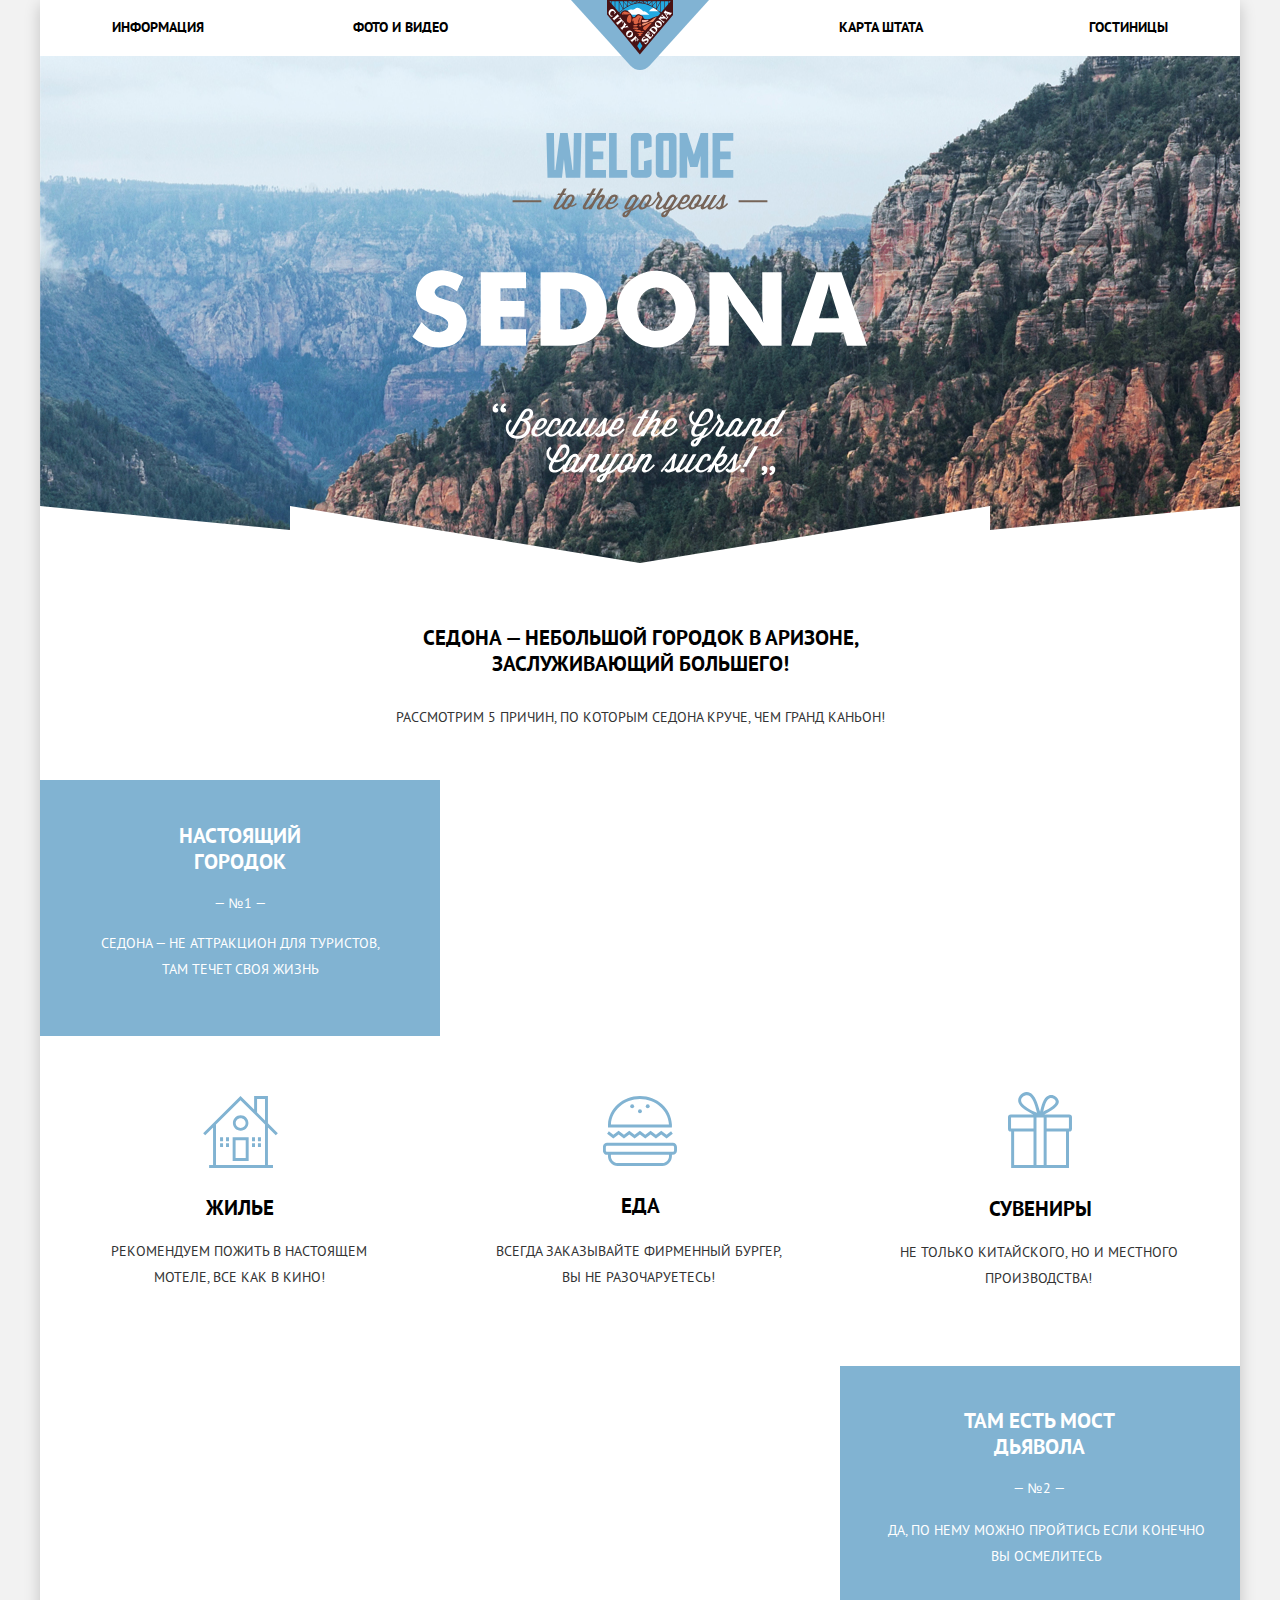
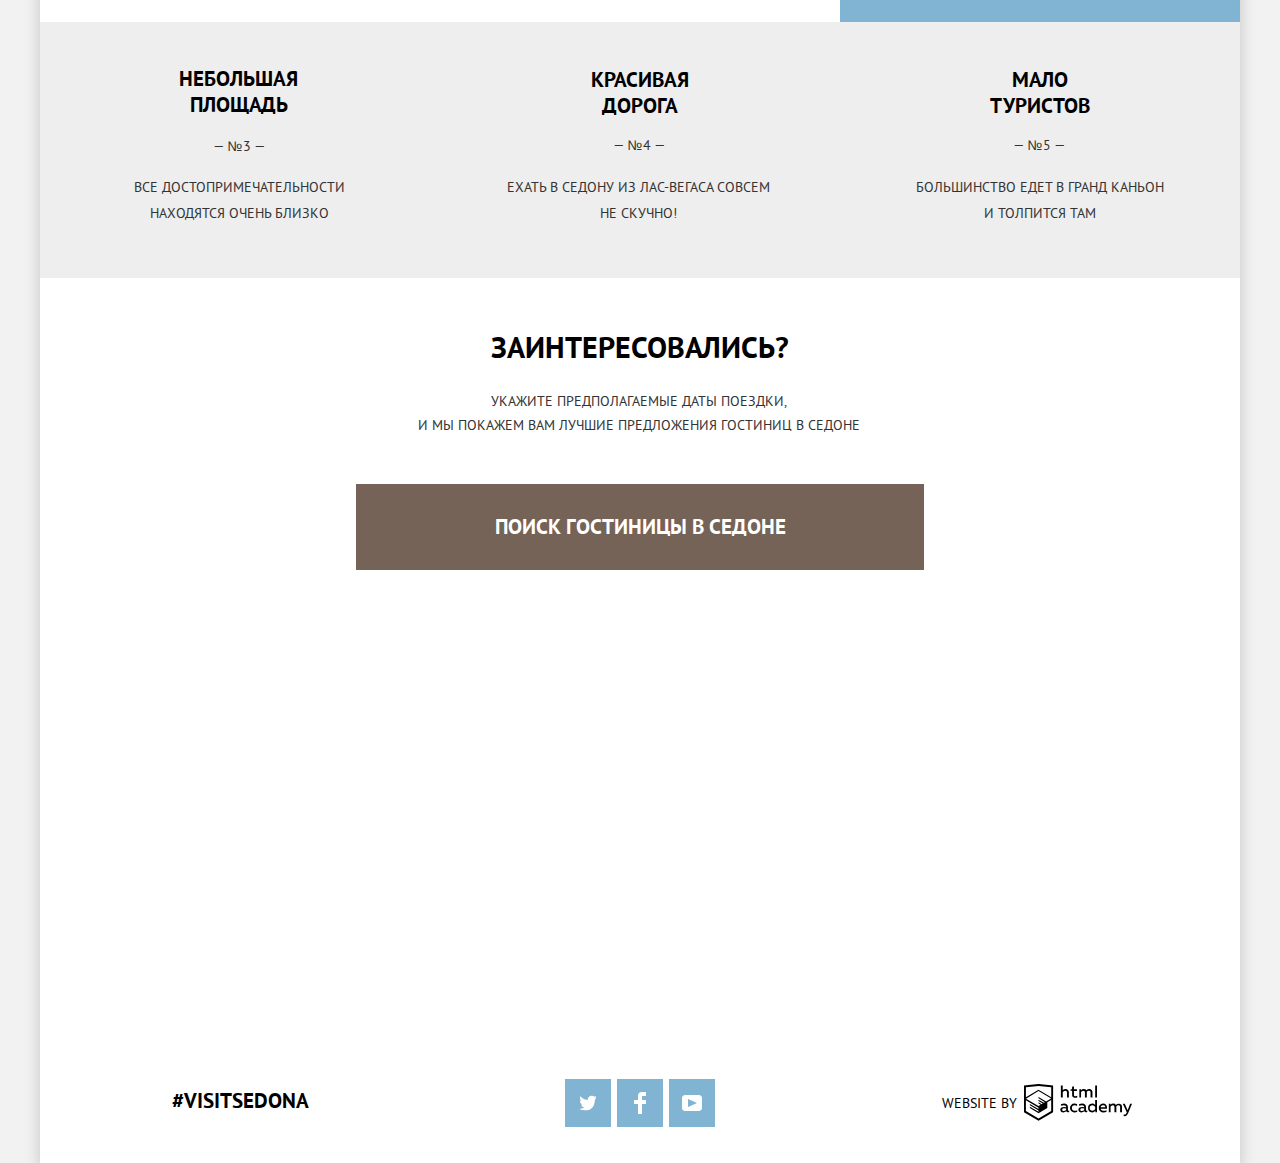
==== commit cad49078: "Правки дома" ====
--- a/index.html
+++ b/index.html
@@ -135,7 +135,7 @@
    		</section>
 
    		<section class="date-selection-map">
-   			<iframe src="https://www.google.com/maps/embed?pb=!1m18!1m12!1m3!1d52385.13565774556!2d-111.83015785957859!3d34.8544438152782!2m3!1f0!2f0!3f0!3m2!1i1024!2i768!4f13.1!3m3!1m2!1s0x872da132f942b00d%3A0x5548c523fa6c8efd!2z0KHQtdC00L7QvdCwLCDQkNGA0LjQt9C-0L3QsCA4NjMzNiwg0KHQqNCQ!5e0!3m2!1sru!2sru!4v1553436559592" width="1200" height="593" frameborder="0" style="border:0" allowfullscreen></iframe>
+   			<iframe src="https://www.google.com/maps/embed?pb=!1m18!1m12!1m3!1d52385.13565774556!2d-111.83015785957859!3d34.8544438152782!2m3!1f0!2f0!3f0!3m2!1i1024!2i768!4f13.1!3m3!1m2!1s0x872da132f942b00d%3A0x5548c523fa6c8efd!2z0KHQtdC00L7QvdCwLCDQkNGA0LjQt9C-0L3QsCA4NjMzNiwg0KHQqNCQ!5e0!3m2!1sru!2sru!4v1553436559592" width="1200" height="587" frameborder="0" style="border:0" allowfullscreen></iframe>
    		</section>
 
     </main>
--- a/css/style.css
+++ b/css/style.css
@@ -54,8 +54,9 @@
     width: 1200px;
     background-color: rgba(255, 255, 255, 0.9);
     position: absolute;
-    bottom: 7px;
+    bottom: 0px;
     min-height: 120px;
+    z-index: 1;
 }
 .foot-hotels {
     display: -webkit-box;
@@ -783,6 +784,7 @@
 .modal {
     position: absolute;
     left:26.3%; 
+    z-index: 999999;
 }
 .date-selection-map {
     width: 1200px;
@@ -1002,6 +1004,7 @@
 }
 .form-fone {
     display: none;
+    z-index: 99;
     /*margin-left: auto;
     margin-right: auto;*/
     width: 568px;
@@ -1225,8 +1228,14 @@
 .checkbox input[type="checkbox"]:checked + label:before {
     background-image: url("../img/checkboxon.svg");
 }
-
-
+.checkbox input[type="checkbox"]:disabled + label:before {
+    background-image: url("../img/checkboxoff-2.png");
+    stroke: #6a6a6a;
+}
+.checkbox input[type="checkbox"]:checked:disabled + label:before {
+    background-image: url("../img/checkboxon-2.png");
+    stroke: #6a6a6a;
+}
 .checkbox input[type="checkbox"]:focus + label:before {
     outline: thin dotted;
     outline: 10px auto -webkit-focus-ring-color;
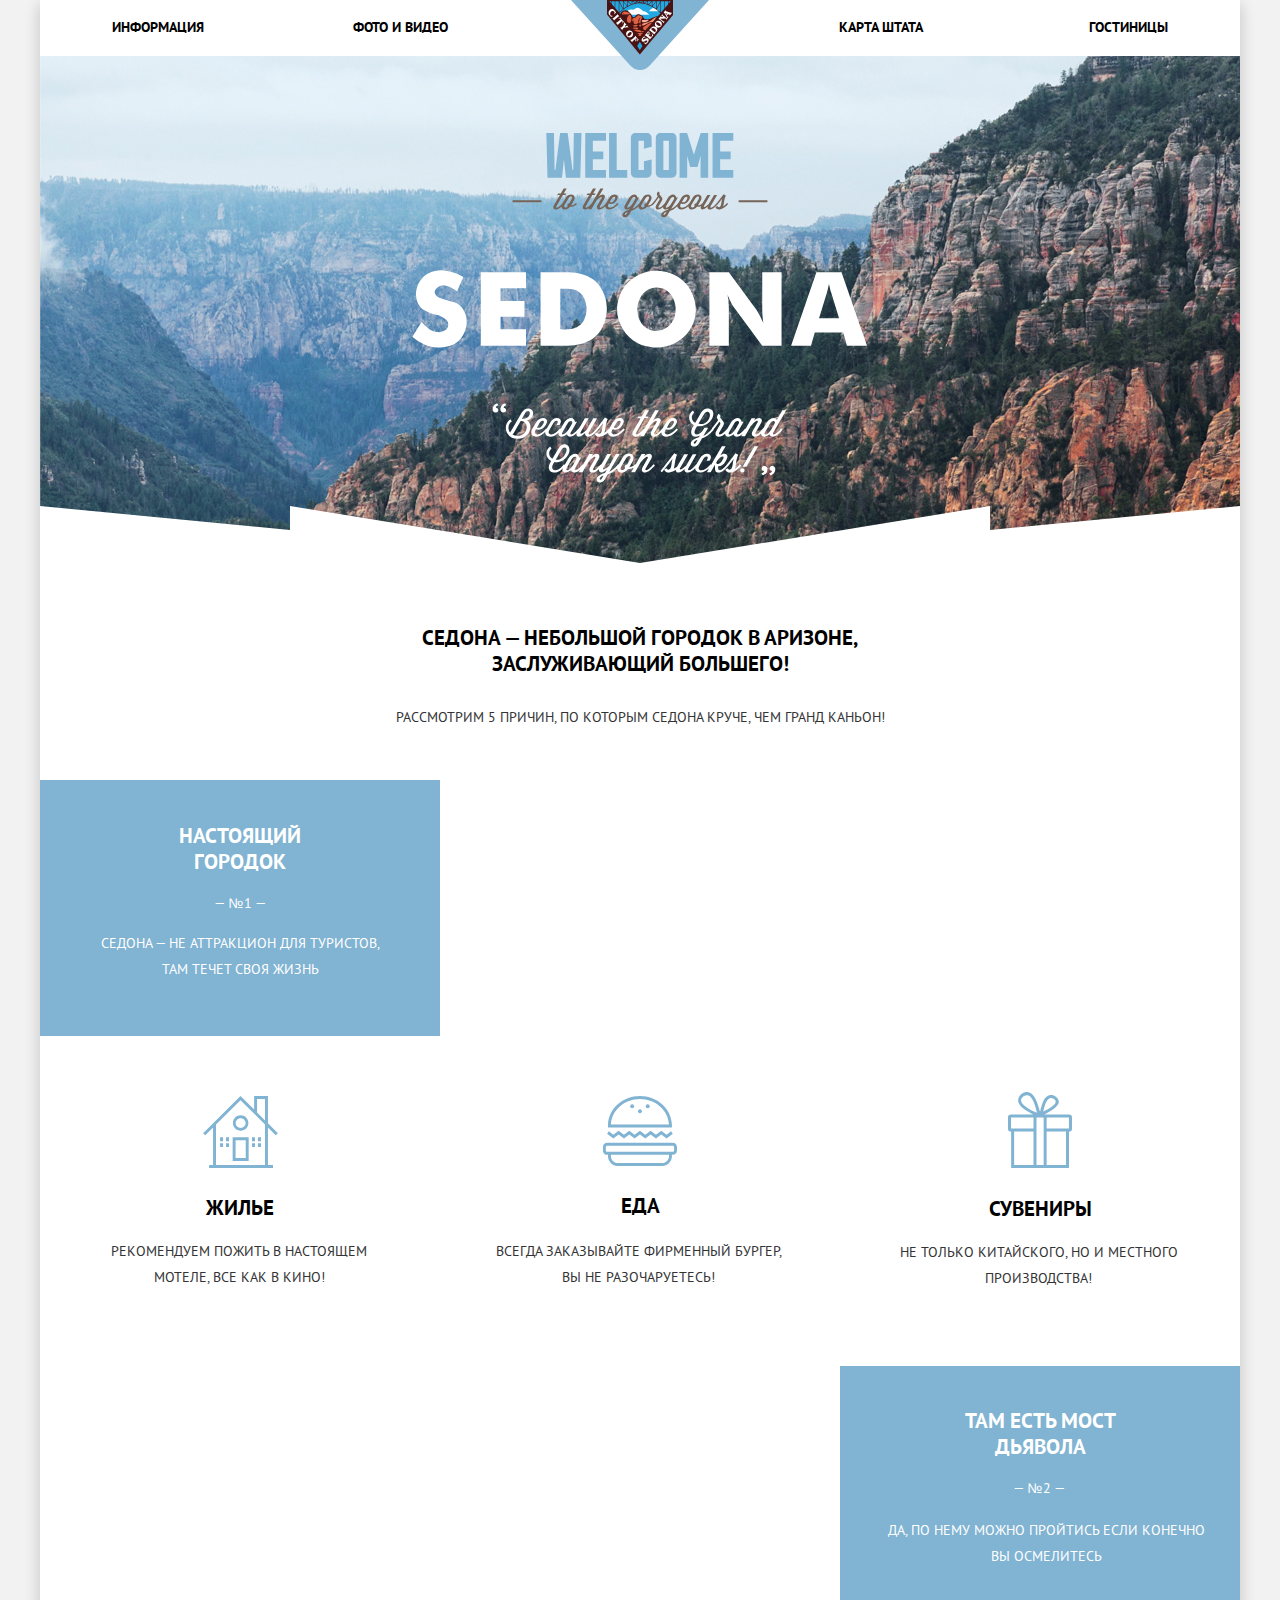
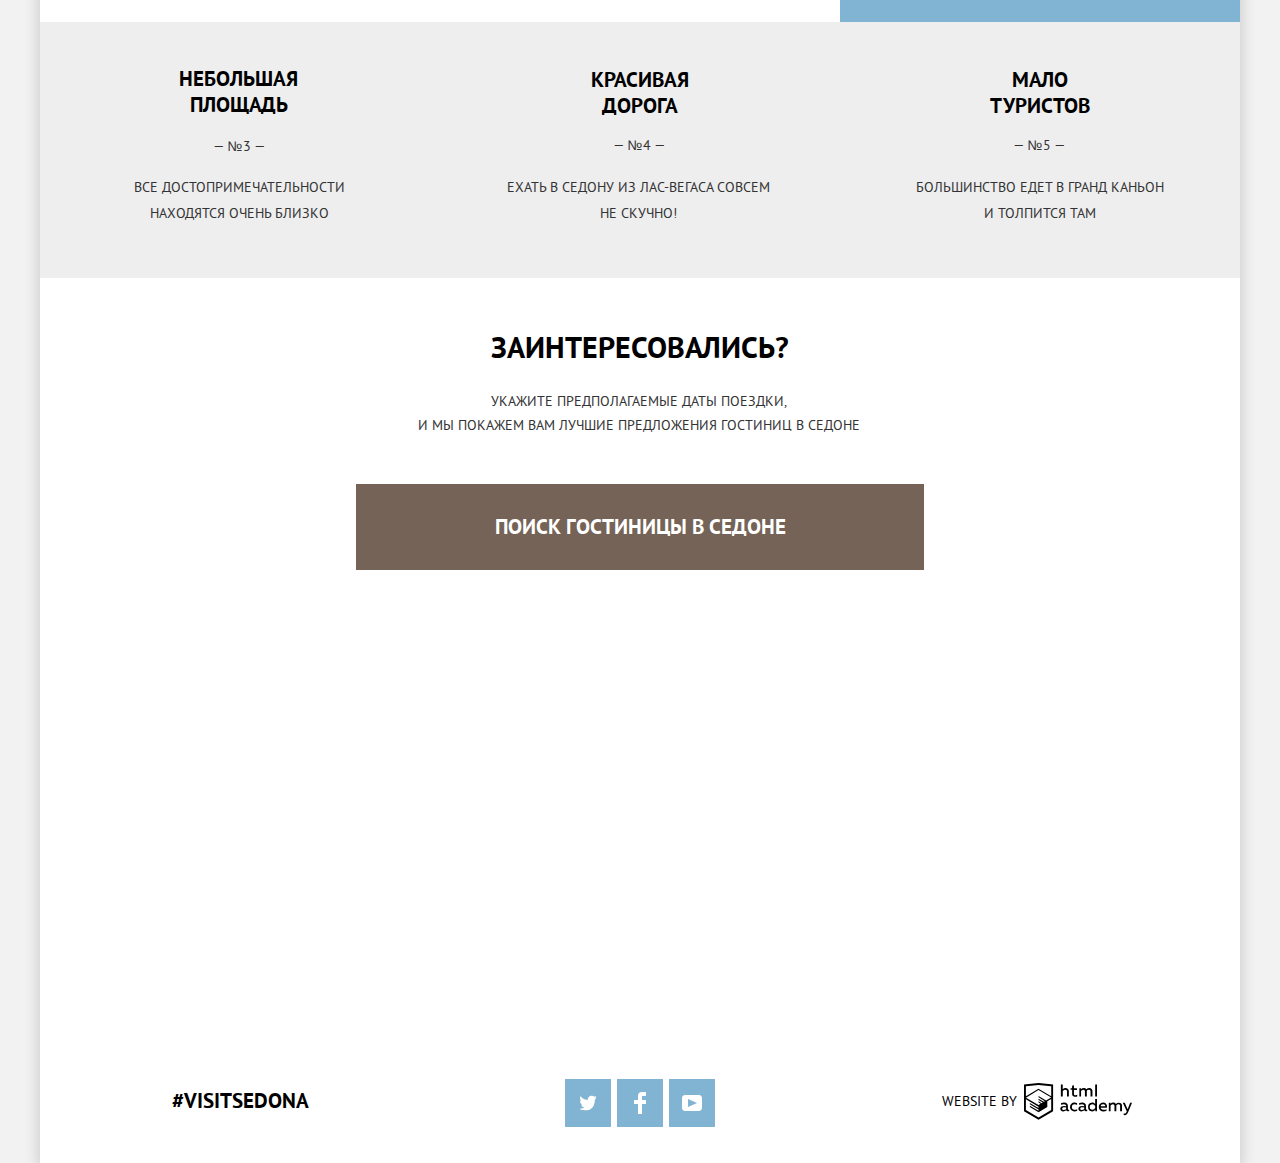
==== commit e78a16c5: "Правки" ====
--- a/index.html
+++ b/index.html
@@ -156,10 +156,15 @@
 			</li>
         </ul>
     	</div>
-    	<div class="footer-copyright"> 
+    	<div class="footer-copyright">
+    	 	<div class="foot-cop-web">
     		<b class="web-copyright">Website by</b>
+			</div>
+
+    		<div class="foot-cop-web-2">
     		<a class="link-footer" href="https://htmlacademy.ru/intensive/htmlcss/" alt="Логотип разработчика сайта - 'html academy'"><svg class="logo-footer"  id="Layer_1" data-name="Layer 1" xmlns="http://www.w3.org/2000/svg"><title>htmlacademy</title><path d="M44.61,26.88a2,2,0,0,0,.55-0.1v1.33a3.25,3.25,0,0,1-1.18.21,1.67,1.67,0,0,1-1.67-1,4.84,4.84,0,0,1-3.14,1.08c-1.51,0-2.91-.83-2.91-2.55,0-2.13,2-2.79,3.71-2.79a11.08,11.08,0,0,1,2.17.25v-0.3c0-1-.76-1.77-2.19-1.77a7.42,7.42,0,0,0-3,.64v-1.7a10.21,10.21,0,0,1,3.19-.55c2.36,0,3.81,1.12,3.81,3.65v3a0.54,0.54,0,0,0,.49.59h0.17Zm-6.44-1.13A1.35,1.35,0,0,0,39.63,27h0.11a3.39,3.39,0,0,0,2.41-1V24.58a9.72,9.72,0,0,0-1.81-.21c-1,0-2.16.33-2.16,1.38h0Zm12.36-6.11a5,5,0,0,1,2.57.64V22a4.08,4.08,0,0,0-2.3-.7,2.75,2.75,0,1,0,0,5.49,5,5,0,0,0,2.43-.64v1.71a6.27,6.27,0,0,1-2.76.57A4.21,4.21,0,0,1,46,24.51q0-.21,0-0.41a4.32,4.32,0,0,1,4.18-4.46h0.38Zm12.17,7.24a2,2,0,0,0,.55-0.1v1.33a3.25,3.25,0,0,1-1.18.21,1.67,1.67,0,0,1-1.67-1,4.84,4.84,0,0,1-3.14,1.08c-1.51,0-2.91-.83-2.91-2.55,0-2.13,2-2.79,3.71-2.79a11.08,11.08,0,0,1,2.17.25v-0.3c0-1-.76-1.77-2.19-1.77a7.42,7.42,0,0,0-3,.64v-1.7a10.21,10.21,0,0,1,3.19-.55c2.36,0,3.81,1.12,3.81,3.65v3a0.54,0.54,0,0,0,.49.59h0.17Zm-6.44-1.13A1.35,1.35,0,0,0,57.73,27h0.11a3.39,3.39,0,0,0,2.41-1V24.58a9.72,9.72,0,0,0-1.81-.21c-1.06,0-2.16.33-2.16,1.38h0ZM73,16V28.2H71.35V26.88a3.88,3.88,0,0,1-3.19,1.54,4.4,4.4,0,0,1,0-8.78,3.81,3.81,0,0,1,3,1.3V16H73Zm-4.53,5.22a2.76,2.76,0,1,0,0,5.52A2.86,2.86,0,0,0,71.15,25V23A2.91,2.91,0,0,0,68.49,21.27ZM79,19.64c3.31,0,4.46,2.68,3.92,5.09H76.7c0.21,1.5,1.67,2.11,3.19,2.11a6.11,6.11,0,0,0,2.64-.59v1.6a7.14,7.14,0,0,1-3,.57C77,28.42,74.78,27,74.78,24a4.18,4.18,0,0,1,4-4.39H79Zm0.09,1.54a2.28,2.28,0,0,0-2.44,2.1v0.06H81.3A2,2,0,0,0,79.13,21.18Zm5.73,7V19.87h1.65v1a3.81,3.81,0,0,1,2.78-1.27A2.86,2.86,0,0,1,91.89,21a4.12,4.12,0,0,1,2.91-1.33A3.06,3.06,0,0,1,98,23V28.2h-1.9V23.05a1.59,1.59,0,0,0-1.42-1.75H94.42a2.8,2.8,0,0,0-2.07,1.12V28.2h-1.9V23.05A1.59,1.59,0,0,0,89,21.31H88.8a3,3,0,0,0-2.21,1.29v5.63H84.86Zm21.31-8.33h1.9l-3.91,9.46c-0.9,2.17-2.09,2.86-3.35,2.86a4.76,4.76,0,0,1-1.1-.14V30.46a2.86,2.86,0,0,0,.85.12c0.9,0,1.58-.64,2.07-1.9l0.17-.42-4-8.4h2l2.86,6.29ZM38.73,1.46V6.22a3.81,3.81,0,0,1,2.7-1.14,3.25,3.25,0,0,1,3.44,3.4v5.15H43V8.72a1.81,1.81,0,0,0-1.61-2h-0.3a2.93,2.93,0,0,0-2.32,1.39v5.52h-1.9V1.46h1.9ZM49.94,2.31v3h3V6.91h-3v3.81c0,1.1.5,1.46,1.58,1.46a4.49,4.49,0,0,0,1.69-.33v1.6A6.8,6.8,0,0,1,51,13.8a2.55,2.55,0,0,1-2.86-2.74V6.89H46.58V5.26h1.5V2.74Zm5.4,11.31V5.28H57v1A3.81,3.81,0,0,1,59.77,5a2.86,2.86,0,0,1,2.6,1.33A4.12,4.12,0,0,1,65.28,5,3.06,3.06,0,0,1,68.44,8.4v5.21h-1.9V8.46a1.59,1.59,0,0,0-1.42-1.75H64.89a2.8,2.8,0,0,0-2.07,1.12v5.78h-1.9V8.46A1.59,1.59,0,0,0,59.5,6.71H59.27A3,3,0,0,0,57.06,8v5.63H55.34ZM71.17,1.45H73V13.6H71.17V1.45ZM14.71,0H14.55L0,1.54V28.21l14.55,8.66,14.55-8.66V1.54Zm12.5,27.1L14.55,34.64,1.9,27.12V16.18l12.59,7.5V25L5.86,19.9v1.31l8.68,5.21v1.39L5.87,22.65V24l8.68,5.21,8.75-5.24V18.31L27.2,16V27.12Zm0-12.53-3.48,2-1.6,1L14.51,13v1.31L21,18.23H21l-0.14.09-1,.54-5.37-3.2V17l4.24,2.52-1,.67-3.2-1.9v1.31l2.1,1.24L14.5,22.1,2,14.65,14.51,7.11Zm0-1.32L14.49,5.76,1.91,13.25v-10L14.56,1.92,27.21,3.25v10h0Z" transform="translate(0 -0.02)"/></svg>
 			</a>
+			</div>
     	</div>
     </footer>
     </div>
--- a/css/style.css
+++ b/css/style.css
@@ -128,10 +128,10 @@
     margin: 0px;
 }
 
-.container-navigation:nth-child(4n+2) {
-    margin-right: auto;
-}
-.container-navigation:nth-child(4n+3) {
+li:nth-child(4n+2) {
+    margin-right: auto;
+}
+li:nth-child(4n+3) {
     margin-left: 239px;
     }  
 
@@ -157,18 +157,18 @@
 
 /*Шрифт слогана*/
 .description-town {
+    max-width: 500px;
     font-size: 21px;
     font-weight: bold;
     line-height: 26px;
-    text-align: center;
     color: #000000;
     display:block; 
     margin-right: auto;
     margin-left: auto;
     text-align:center;  
     margin-top: 22px;
-    padding-left: 338px;
-    padding-right: 337px;
+    /*padding-left: 338px;
+    padding-right: 337px;*/
 }
 /*Шрифт причин*/
 .advantages {
@@ -271,16 +271,23 @@
     display: flex;
     flex-wrap: wrap;
 }
+.point-one p {
+    text-align: center;
+}
 .point-one-headline {
+    max-width: 151px;
     font-size: 21px;
     font-weight: bold;
     line-height: 26px;
     text-align: center;
     color: #ffffff;
-    padding-left: 112px;
-    padding-right: 112px;
+   /* padding-left: 112px;
+    padding-right: 112px;*/
     padding-top: 16px;
     margin: 0px;
+    margin-top: 0px;
+    margin-right: auto;
+    margin-left: auto;
 }
 .point-one-description {
     font-size: 14px;
@@ -289,7 +296,6 @@
     color: #ffffff;
     width: 400px;
     min-height: 256px;
-    text-align: center;
     background-color: #81b3d2;
     padding-top: 29px;
 }
@@ -323,10 +329,10 @@
     padding-right: 74px;
 }
 .headline-bridge {
-    margin: 0px;
+   /* margin: 0px;*/
     padding-top: 15px;
-    padding-right: 125px;
-    padding-left: 124px;
+    /*padding-right: 125px;
+    padding-left: 124px;*/
 }
 .number-1{
     margin: 0px;
@@ -525,6 +531,9 @@
     flex-wrap: wrap;
     padding: 30px 72px 10px 72px;
 }
+.checkbox:nth-child(2) {
+    margin-left: 80px;
+}
 .sorting {
     width: 1200px;
     min-height: 86px;
@@ -589,7 +598,11 @@
     border: none;
     background: transparent;
 }
-
+.btn-updn:focus {
+    outline: thin dotted;
+    outline: 10px auto -webkit-focus-ring-color;
+    outline-offset: -2px;
+}
 .btn-color {
     fill: #cacaca;
 }
@@ -600,10 +613,14 @@
     fill: #81b3d2;
 }
 .checkbox {
-    width: 255px;
-    min-height: 155px;  
+    position: relative;
+    width: 175px;
+    min-height: 155px; 
+    line-height: 0.5; 
 }
 .checkbox label {
+    display: inline-block;
+    max-width: 141px;
     font-size: 14px;
     font-weight: normal;
     line-height: 21px;
@@ -644,10 +661,10 @@
     padding-bottom: 4px;
     padding-right: 0px;
     display: inline-block;
-    white-space: nowrap;
 }
 .hotel-headline {
     display: inline-block;
+    text-align: left;
     margin: 0px;
 }
 .type-price {
@@ -747,6 +764,10 @@
     margin-bottom: 1px;
     padding-top: 5px;
 }
+.button-more:not(:first-child) {
+    margin-left: 7px;
+    margin-right: auto;
+}
 .button-reservation {
     font-family: "PT Sans", "Arial", sans-serif;
     text-transform: uppercase;
@@ -762,8 +783,14 @@
     border-bottom-width: 0px;
     border-right-width: 0px;
     border-top-width: 0px;
-    padding-top: 6px;
+    padding-top: 5px;
     padding-left: 2px;
+    margin-left: 5px;
+}
+.button-reservation:not(:first-child) {
+    margin-left: 7px;
+    margin-right: auto;
+
 }
 .button-more:hover {
     color: #ffffff;
@@ -846,20 +873,22 @@
 
 /*Хэштег Седоны*/
 .visit {
+    display: inline-block;
+    max-width: 227px;
+    min-height: 18px;
+    text-align: center;
+    overflow-wrap: break-word;
     margin: auto;
     font-size: 21px;
     font-weight: bold;
     line-height: 1.24;
     color: #000000;
-    min-height: 18px;
+    
 }
 /*Копирайт*/
 .web-copyright {
-    -ms-flex-item-align: center;
-        -ms-grid-row-align: center;
-        align-self: center;
     width: 82px;
-    min-height: 26px;
+    min-height: 30px;
     font-size: 14px;
     font-weight: normal;
     line-height: 1.86;
@@ -919,8 +948,16 @@
 .social-block {
     width: 400px;
     margin: auto;
-    
-
+}
+.foot-cop-web {
+    display: flex;
+    flex-wrap: wrap;
+    max-width: 82px;
+}
+.foot-cop-web-2 {
+    display: flex;
+    flex-wrap: wrap;
+    max-width: 120px;
 }
 .footer-copyright {
     display: -webkit-box;
@@ -939,7 +976,7 @@
 .logo-footer {
     width: 115px;
     height: 41px;
-    margin-top: 9px;
+    margin-top: 7px;
 }
 .logo-footer:hover {fill: #81b3d2;}
 .logo-footer:active {fill: #bdbbbc;} 
@@ -1145,6 +1182,7 @@
     display: -webkit-box;
     display: -ms-flexbox;
     display: flex;
+    flex-wrap: wrap;
     -webkit-box-orient: horizontal;
     -webkit-box-direction: normal;
         -ms-flex-direction: row;
@@ -1152,9 +1190,11 @@
     padding-top: 2px;
 }
 .hotel-flex {
+    max-width: 785px;
     display: -webkit-box;
     display: -ms-flexbox;
     display: flex;
+    flex-wrap: wrap;
     -webkit-box-orient: horizontal;
     -webkit-box-direction: normal;
         -ms-flex-direction: row;
@@ -1177,6 +1217,9 @@
 .type-hotel {
     padding-bottom: 11px;
 }
+.type-hotel:not(:first-child){
+    padding-left: 38px;
+} 
 .type-price {
     padding-left: 38px;
 }
@@ -1186,18 +1229,16 @@
 .type-price-2000 {
     padding-left: 21px;
 }
-.button-reservation  {
+/*.button-reservation  {
     margin-left: 5px;
     padding-top: 5px;
-}
+}*/
 
 /*Описание чекбоксов*/
 
-.checkbox {
-  position: relative;
-}
 .checkbox input[type="checkbox"] {
   position: absolute; 
+  display: block;
   width: 24px;
   height: 24px; 
   /*overflow: hidden;*/
@@ -1211,10 +1252,10 @@
     position: relative;
     padding-left: 41px;
     padding-top: 2px;
-    display: block;  
+    display: inline-block;  
 }
 .checkbox input[type="checkbox"] + label:before {
-    display: block;
+    display: inline-block;
     width: 24px;
     height: 24px;
     background: url("../img/checkboxoff.svg");
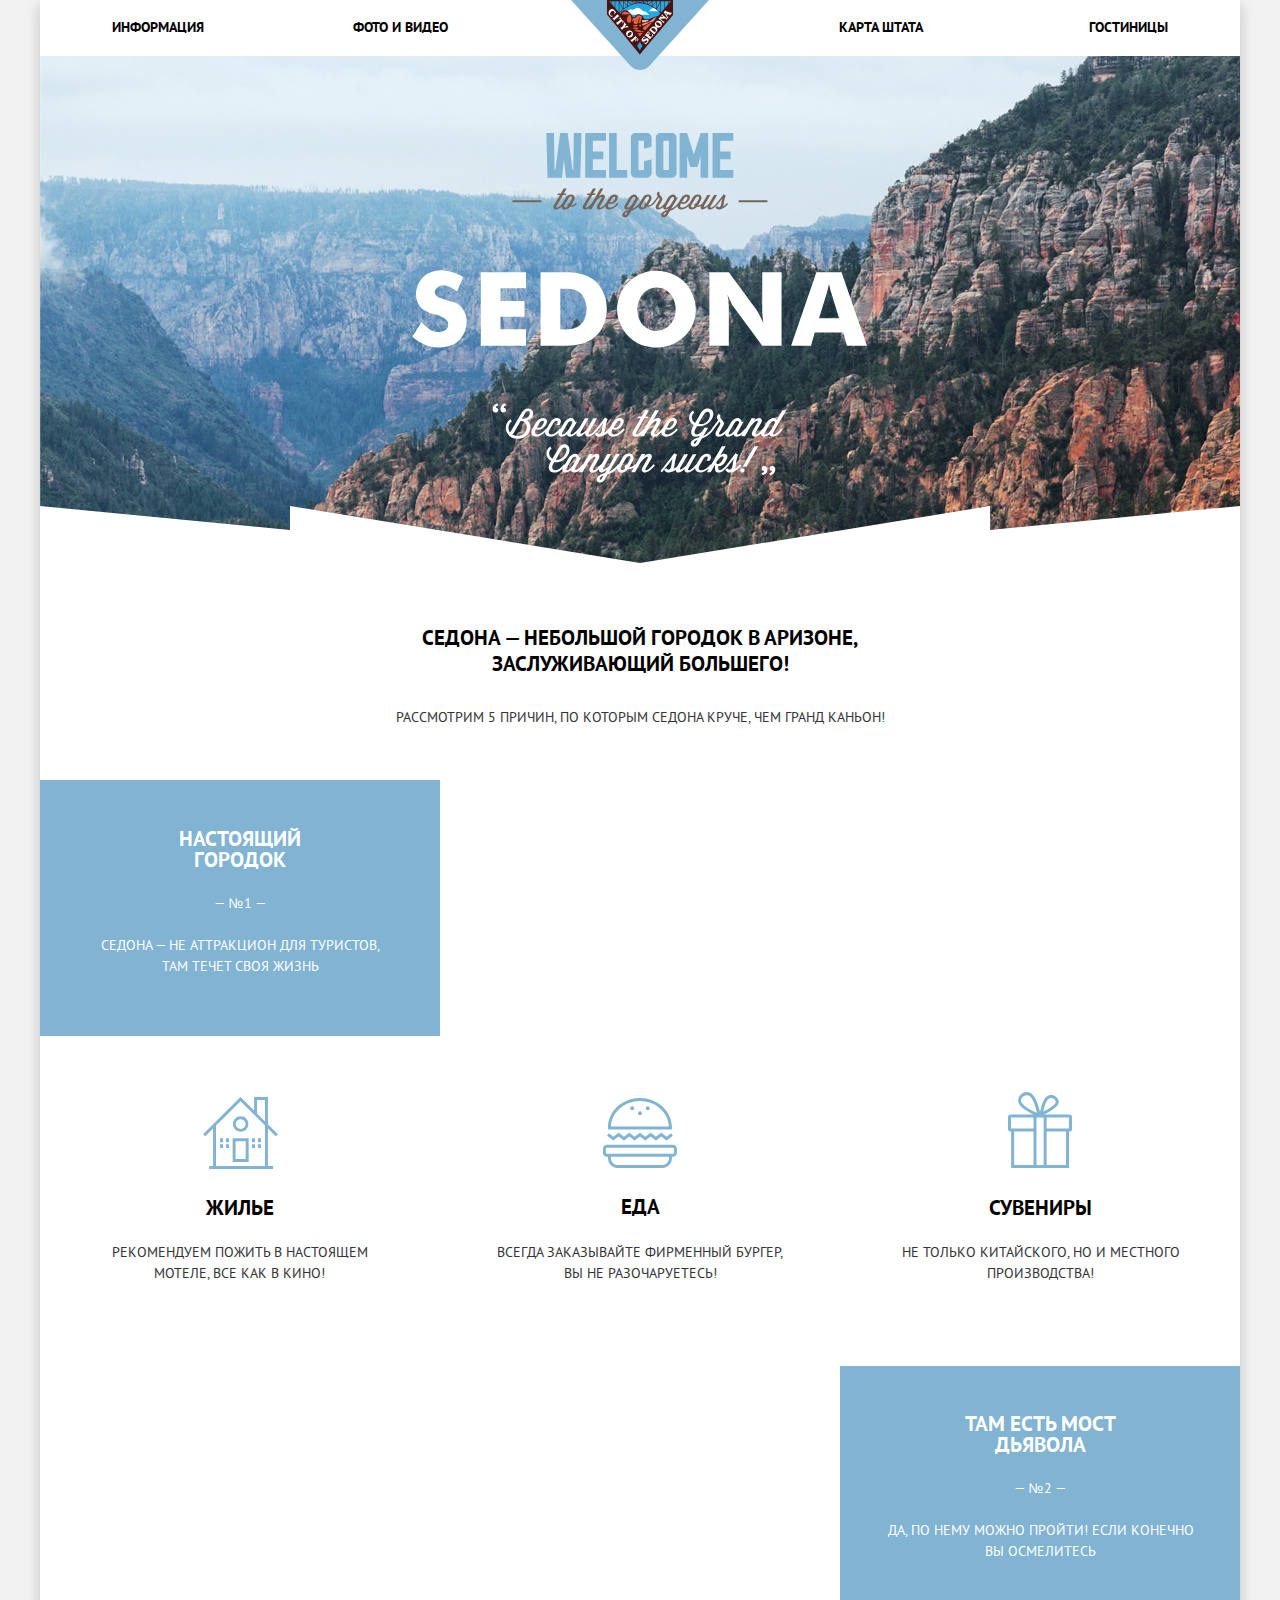
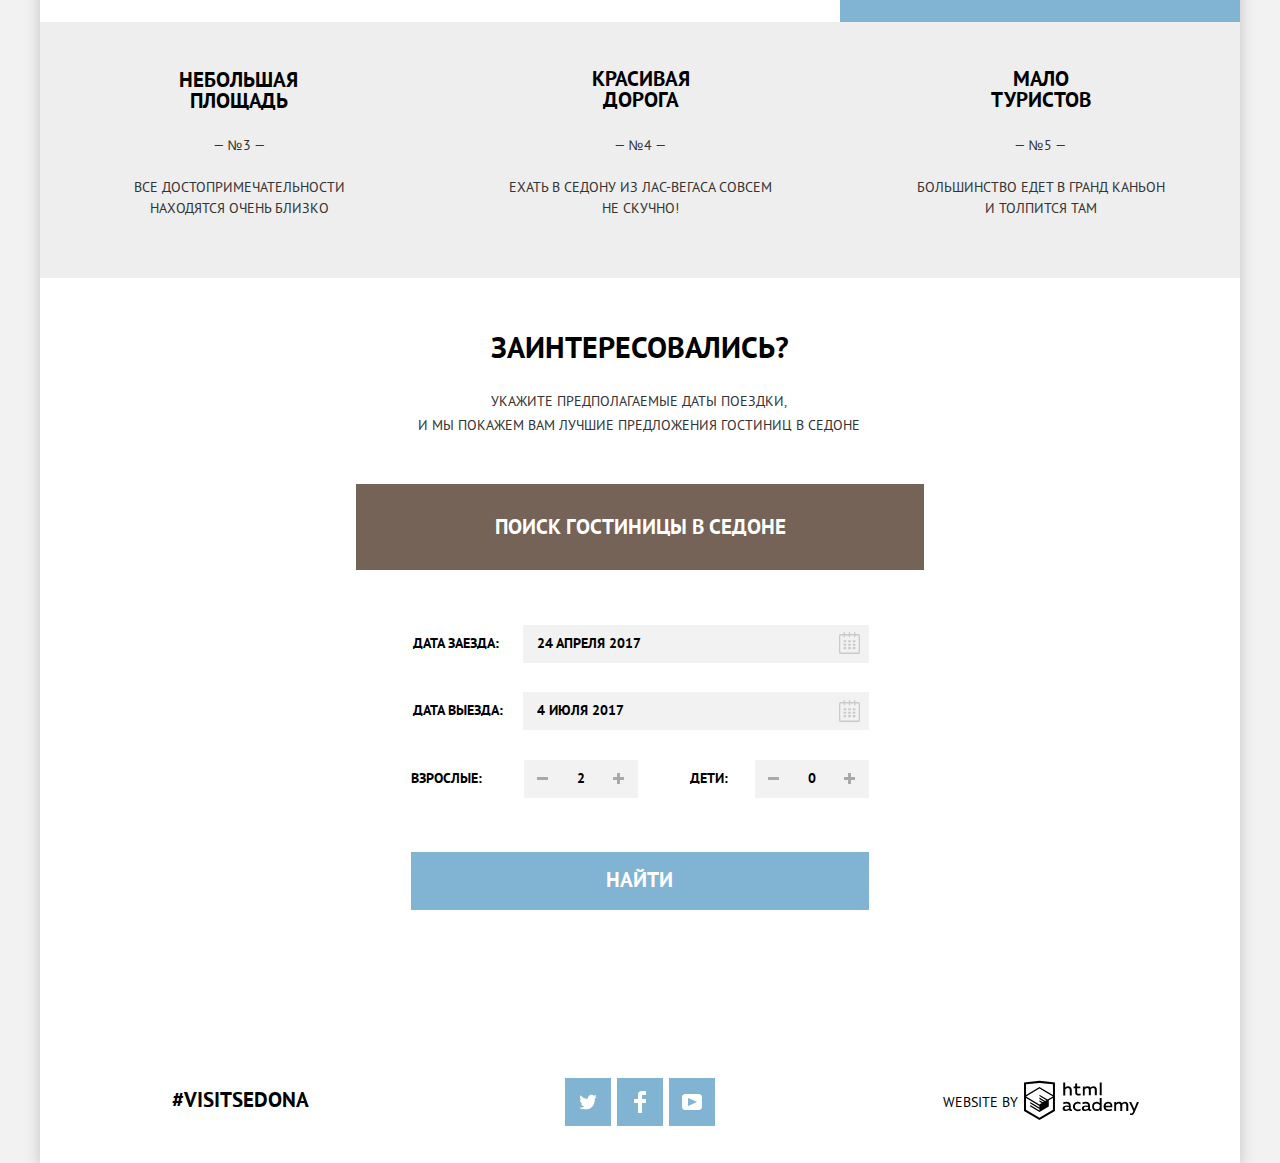
==== commit 1bef5b82: "На защиту" ====
--- a/index.html
+++ b/index.html
@@ -1,173 +1,267 @@
 <!DOCTYPE html>
 <html lang="ru">
-<head>
-	<meta charset="UTF-8">
-	<title>Document</title>
-	<link href="css/normalize.css" rel="stylesheet">
-	<link href="css/style.css" rel="stylesheet">
-</head>
-<body>
-	<div class="container">
-	<header id="header1">
-		<nav class="main-navigation">
-			<a class="logo-sedona"><img class="sedona-img" src="img/logo.svg" width="140" height="72" alt="Логотип Седоны»"></a>
-			<ul class="container-navigation">
-				<li class="info1"><a class="site-navigation-section" href="info.html">Информация</a></li>
-				<li class="fhoto1"><a class="site-navigation-section" href="fhoto.html">Фото и видео</a></li>
-				<li class="map1"><a class="site-navigation-section" href="Map.html">Карта штата</a></li>
-				<li class="hotels1"><a class="site-navigation-section" href="hotels-page.html">Гостиницы</a></li>	  
-			</ul> 
-		</nav>
-	</header>
-	<main>
-      	<h1 class="visually-hidden">Туристический городок Седона в штате Аризона</h1>
-		<section class="property-description">
-			<h2 class="visually-hidden">Главное меню и приветствие сайта</h2>
-			<div class="main-welcom-fon">
-			<svg class="polygon" xmlns="http://www.w3.org/2000/svg" width="1200px" height="57px" viewBox="0 0 1200 57"><path d="M0 57V0l250 24V0l350 57L950 0v24l250-24v57H0z" fill="#fff"/></svg> 
-			<img class="welcom-fone" src="img/welcome.svg" width="456" height="352" alt="Приветствие на сайте Седоны»">	
-			</div>
-			<p class="block-sedona">
-				<span class="description-town" >Седона — небольшой городок в Аризоне, заслуживающий большего!</span>
-	  			<span class="advantages" >Рассмотрим 5 причин, по которым седона круче, чем гранд каньон!</span>
-			</p>
-		</section>
-		<section class="point">
-			<h2 class="visually-hidden">Преимущества отдыха в седоне</h2>
-			<div class="point-one">
-				<div class="point-one-description">
-					<h3 class="point-one-headline">Настоящий городок</h3>
-					<p class="number-1">— №1 —</p>
-					<p class="desc-one">Седона — не аттракцион для туристов, там течет своя жизнь </p>
-				</div>
-				<div class="point-one-photo">	
-				</div>
-				<div class="point-one-features">
-					<svg class="house-image-1" xmlns="http://www.w3.org/2000/svg" width="75" height="72" ><g fill="#81B3D2"><path d="M29.656 65.033h16V41.21h-16v23.823zm2.937-20.899h10.125V62.11H32.593V44.134z"/><path d="M72.771 39.253l2.076-2.068-9.908-9.865V0H51.127v13.567L37.5 0 .152 37.185l2.077 2.068 7.832-7.795v37.618H6.124V72h63.875v-2.924H64.94V31.458l7.831 7.795zM62.002 69.076H12.999V28.534L37.5 4.149l24.502 24.385v40.542zm0-44.682l-7.938-7.902V2.924h7.938v21.47z"/><path d="M29.906 27.08c0 4.261 3.47 7.713 7.75 7.713 4.279 0 7.75-3.452 7.75-7.713 0-4.259-3.471-7.713-7.75-7.713-4.281 0-7.75 3.454-7.75 7.713zm7.75-4.945c2.744 0 4.969 2.214 4.969 4.945 0 2.732-2.225 4.948-4.969 4.948-2.746 0-4.97-2.216-4.97-4.948 0-2.731 2.225-4.945 4.97-4.945zM17.061 41.21h3v3.919h-3zM22.999 41.21h3v3.919h-3zM17.061 47.182h3v3.919h-3zM22.999 47.182h3v3.919h-3zM48.998 41.21h3v3.919h-3zM54.936 41.21h3v3.919h-3zM48.998 47.182h3v3.919h-3zM54.936 47.182h3v3.919h-3z"/></g></svg>
-					<h3 class="feature-font">Жилье</h3>
-					<p class="house-desc">Рекомендуем пожить в настоящем мотеле, все как в кино!</p>
-				</div>
-				<div class="point-one-features">
-					<svg class="house-image-1" xmlns="http://www.w3.org/2000/svg" width="74" height="70" viewBox="0 0 74 70"><g fill="#81B3D2"><path d="M69.854 46.71H4.051c-2.274 0-4.135 1.94-4.135 4.313v3.504c0 2.372 1.861 4.313 4.135 4.313h.93v1.053c0 5.536 4.341 10.065 9.648 10.065h44.646c5.306 0 9.648-4.529 9.648-10.065V58.84h.93c2.274 0 4.135-1.941 4.135-4.313v-3.504c0-2.373-1.86-4.313-4.134-4.313zm-3.848 13.184c0 3.871-3.019 7.021-6.73 7.021H14.629c-3.711 0-6.731-3.15-6.731-7.021v-1.053h58.107v1.053zm5.065-5.367c0 .688-.558 1.271-1.218 1.271H4.051c-.66 0-1.217-.582-1.217-1.271v-3.504c0-.688.558-1.271 1.217-1.271h65.802c.66 0 1.218.582 1.218 1.271v3.504zM15.634 38.406l5.323 4.059 5.326-4.059 5.328 4.059 5.328-4.059 5.328 4.059 5.329-4.059 5.327 4.059 5.33-4.06 5.336 4.059 6.194-4.712-1.72-2.459-4.474 3.403-5.336-4.057-5.33 4.056-5.327-4.057-5.329 4.057-5.328-4.057-5.328 4.057-5.328-4.057-5.325 4.057-5.323-4.057-5.327 4.057-4.467-3.401-1.721 2.457 6.188 4.714zM7.978 31.544H68.855c.041-.619.069-1.241.069-1.87 0-.394-.016-.783-.032-1.173C68.227 12.657 54.186 0 36.952 0 19.719 0 5.677 12.657 5.013 28.501c-.017.39-.032.78-.032 1.173 0 .629.028 1.251.07 1.87h2.927zM36.952 3.043c15.591 0 28.35 11.316 29.021 25.458H7.931c.673-14.142 13.43-25.458 29.021-25.458z"/><ellipse cx="36.952" cy="15.26" rx="1.945" ry="2.03"/><ellipse cx="29.172" cy="10.23" rx="1.946" ry="2.03"/><ellipse cx="44.732" cy="10.23" rx="1.946" ry="2.03"/></g></svg>
-					<h3 class="feature-font">Еда</h3>
-					<p class="food-desc">Всегда заказывайте фирменный бургер, вы не разочаруетесь!</p>
-				</div>
-				<div class="point-one-features">
-					<svg class="souvenirs-image-1" xmlns="http://www.w3.org/2000/svg" width="64" height="78" viewBox="0 0 64 76"><path fill-rule="evenodd" clip-rule="evenodd" fill="#81B3D2" d="M61.097 22.501H36.312C50.125 15.602 51.229 11.25 50.72 8.816c-1.162-3.963-5.692-7.023-10.002-5.407-5.569 2.089-7.137 10.388-8.644 16.387-1.924-6.07-3.784-13.814-8.136-17.737C22.677.921 20.843-.205 18.175.031c-4.026.356-9.802 5.382-7.458 10.981 2.251 5.378 9.687 8.777 14.578 11.489H2.879A2.882 2.882 0 0 0 0 25.37v11.322a2.882 2.882 0 0 0 2.879 2.869h.274V76h57.841V39.561h.103a2.882 2.882 0 0 0 2.88-2.869V25.37a2.882 2.882 0 0 0-2.88-2.869zM42.413 5.944c2.103-.31 4.982 1.299 5.255 3.209.393 2.756-3.4 5.255-5.086 6.421-2.523 1.744-4.928 2.643-7.287 4.055.884-3.69 2.549-13.011 7.118-13.685zm-22.882 9.968c-2.225-1.485-6.544-4.431-6.44-7.771.112-3.595 5.743-6.57 8.814-3.886 3.856 3.371 5.713 11.105 7.119 16.557-3.249-1.539-6.328-2.788-9.493-4.9zm5.972 57.114H6.136V39.561h19.368v33.465zm0-36.502H3.046V25.538h22.457v10.986zm10.157 0v36.503h-7.174V25.538h7.174v10.986zm22.351 36.502H38.644V39.561h19.367v33.465zm2.92-36.502H38.644V25.538h22.287v10.986z"/></svg>
-					<h3 class="feature-font">Сувениры</h3>
-					<p class="souvenirs-desc">Не только китайского, но и местного производства!</p>
-				</div>
-				<div class="point-one-photo-2">	
-				</div>
-				<div class="point-one-description">
-					<h3 class="point-one-headline headline-bridge">Там есть мост дьявола</h3>
-					<p class="number-2">— №2 —</p>
-					<p class="desc-two">Да, по нему можно пройтись если конечно вы осмелитесь</p>
-				</div>
-				<div class="point-one-features-last">
-					<h3 class="feature-font headline-3">Небольшая площадь</h3>
-					<p class="number-3">— №3 —</p>
-					<p class="desc-three">Все достопримечательности находятся очень близко</p>
-				</div>
-				<div class="point-one-features-last">
-					<h3 class="feature-font headline-4">Красивая дорога</h3>
-					<p class="number-4">— №4 —</p>
-					<p class="desc-four">Ехать в Седону из Лас-Вегаса совсем не скучно!</p>
-				</div>
-				<div class="point-one-features-last">
-					<h3 class="feature-font headline-4">Мало туристов</h3>
-					<p class="number-4">— №5 —</p>
-					<p class="desc-five">Большинство едет в гранд каньон и толпится там</p>
-				</div>
-			</div>
-		</section>
-		<section class="hotel-search">
-			<div class="white-fone-search">
-					<h2 class="visually-hidden">Подбор лучших гостиниц в Седоне</h2>
-					<span class="trip-selection">Заинтересовались?</span>
-					<p class="advantages-selection">Укажите предполагаемые даты поездки,<br> и мы покажем вам лучшие предложения гостиниц в седоне</p>
-					<button class="selection-button" type="button">Поиск гостиницы в седоне</button>
-			</div>
-   		</section>
-   		<section class="modal">
-   			<form class="form-fone" action="https://echo.htmlacademy.ru" method="get">
-  					<div class="form-zone font-zone"><label class="label-1" for="data_1">Дата заезда:</label><input id="data_1" class="form-search" type="text" name="coming" value="24 апреля 2017">
-  						<button class="button-date calendar" type="button" alt="Кнопка вызова окна выборы даты">
-  							<svg xmlns="http://www.w3.org/2000/svg" width="21" height="22" viewBox="0 0 21 22"><path  d="M19.251 2.025h-2.845V.648c0-.381-.294-.689-.656-.689-.363 0-.656.308-.656.689v1.377h-3.938V.648c0-.381-.294-.689-.655-.689-.363 0-.657.308-.657.689v1.377H5.906V.648c0-.381-.294-.689-.656-.689-.363 0-.657.308-.657.689v1.377H1.75C.784 2.025 0 2.847 0 3.862v16.302C0 21.179.784 22 1.75 22h17.501c.966 0 1.749-.821 1.749-1.836V3.862c0-1.015-.783-1.837-1.749-1.837zm.437 18.139a.448.448 0 0 1-.437.459H1.75a.45.45 0 0 1-.438-.459V3.862a.45.45 0 0 1 .438-.459h2.844v1.378c0 .381.294.689.657.689.362 0 .656-.308.656-.689V3.403h3.938v1.378c0 .381.294.689.657.689.361 0 .655-.308.655-.689V3.403h3.938v1.378c0 .381.293.689.656.689.362 0 .656-.308.656-.689V3.403h2.845c.241 0 .437.206.437.459v16.302z"/><path  d="M4.594 8.225h2.625v2.066H4.594zM4.594 11.668h2.625v2.067H4.594zM4.594 15.112h2.625v2.066H4.594zM9.188 15.112h2.625v2.066H9.188zM9.188 11.668h2.625v2.067H9.188zM9.188 8.225h2.625v2.066H9.188zM13.781 15.112h2.625v2.066h-2.625zM13.781 11.668h2.625v2.067h-2.625zM13.781 8.225h2.625v2.066h-2.625z"/></svg>
-  						</button>
-  					</div>
-  					<div class="form-zone-2 font-zone">
-  						<label class="label-2" for="data_2">Дата выезда:</label>
-  						<input id="data_2" class="form-search" type="text" name="departure"  value="4 июля 2017">
-  						<button class="button-date calendar" type="button" alt="Кнопка вызова окна выборы даты">
-  							<svg xmlns="http://www.w3.org/2000/svg" width="21" height="22" viewBox="0 0 21 22"><path  d="M19.251 2.025h-2.845V.648c0-.381-.294-.689-.656-.689-.363 0-.656.308-.656.689v1.377h-3.938V.648c0-.381-.294-.689-.655-.689-.363 0-.657.308-.657.689v1.377H5.906V.648c0-.381-.294-.689-.656-.689-.363 0-.657.308-.657.689v1.377H1.75C.784 2.025 0 2.847 0 3.862v16.302C0 21.179.784 22 1.75 22h17.501c.966 0 1.749-.821 1.749-1.836V3.862c0-1.015-.783-1.837-1.749-1.837zm.437 18.139a.448.448 0 0 1-.437.459H1.75a.45.45 0 0 1-.438-.459V3.862a.45.45 0 0 1 .438-.459h2.844v1.378c0 .381.294.689.657.689.362 0 .656-.308.656-.689V3.403h3.938v1.378c0 .381.294.689.657.689.361 0 .655-.308.655-.689V3.403h3.938v1.378c0 .381.293.689.656.689.362 0 .656-.308.656-.689V3.403h2.845c.241 0 .437.206.437.459v16.302z"/><path  d="M4.594 8.225h2.625v2.066H4.594zM4.594 11.668h2.625v2.067H4.594zM4.594 15.112h2.625v2.066H4.594zM9.188 15.112h2.625v2.066H9.188zM9.188 11.668h2.625v2.067H9.188zM9.188 8.225h2.625v2.066H9.188zM13.781 15.112h2.625v2.066h-2.625zM13.781 11.668h2.625v2.067h-2.625zM13.781 8.225h2.625v2.066h-2.625z"/>
-  							</svg>
-  						</button>
-  					</div>
-  					<div class="form-zone-short font-zone">
-  						<label class="adult-label" for="adult">Взрослые:</label>
-  						<div class="form-quantity">
-  							<button class="button-minus button-form butmp" type="button" alt="Кнопка уменьшения количества проживающих взрослых">
-  								<svg version="1.1" xmlns="http://www.w3.org/2000/svg" xmlns:xlink="http://www.w3.org/1999/xlink" preserveAspectRatio="xMidYMid meet" viewBox="0 0 11 11" width="11" height="11"><defs><path d="M11 5.5L0 5.5" id="d7rYkDuy9"></path></defs><g><g><g><g><use xlink:href="#d7rYkDuy9"  	stroke-width="3"></use></g></g></g></g>
-  								</svg>
-  							</button>
-  							<input id="adult" class="form-search2" type="text" name="grown"  value="2">
-  							<button class="button-plus button-form butmp" type="button" alt="Кнопка увеличения количества проживающих взрослых">
-								<svg version="1.1" xmlns="http://www.w3.org/2000/svg" xmlns:xlink="http://www.w3.org/1999/xlink" preserveAspectRatio="xMidYMid meet" viewBox="0 0 11 11" width="11" height="11"><defs><path d="M5.5 11L5.5 0" id="a3lqcrEPb"></path><path d="M11 5.5L0 5.5" id="d7rYkDuy10"></path></defs><g><g><g><g><use xlink:href="#a3lqcrEPb"  stroke-width="3"></use></g></g><g><g><use xlink:href="#d7rYkDuy9"  stroke-width="3"></use></g></g></g></g>
-								</svg>
-							</button>
-							</div>
-	  						<label class="child-label" for="child">Дети:</label>
-	  						<div class="form-quantity">
-	  						<button class="button-minus button-form butmp" type="button" alt="Кнопка уменьшения количества проживающих детей">
-	  							<svg version="1.1" xmlns="http://www.w3.org/2000/svg" xmlns:xlink="http://www.w3.org/1999/xlink" preserveAspectRatio="xMidYMid meet" viewBox="0 0 11 11" width="11" height="11"><defs><path d="M11 5.5L0 5.5" id="d7rYkDuy11"></path></defs><g><g><g><g><use xlink:href="#d7rYkDuy9" stroke-width="3"></use></g></g></g></g>
-	  							</svg>
-							</button>
-	  						<input id="child" class="form-search2" type="text" name="babies" value="0">
-	  						<button class="button-plus button-form butmp" type="button" alt="Кнопка увеличения количества проживающих детей">
-	  							<svg version="1.1" xmlns="http://www.w3.org/2000/svg" xmlns:xlink="http://www.w3.org/1999/xlink" preserveAspectRatio="xMidYMid meet" viewBox="0 0 11 11" width="11" height="11"><defs><path d="M5.5 11L5.5 0" id="a3lqcrEPbb"></path><path d="M11 5.5L0 5.5" id="d7rYkDuy12"></path></defs><g><g><g><g><use xlink:href="#a3lqcrEPb" opacity="1"  stroke-width="3"></use></g></g><g><g><use xlink:href="#d7rYkDuy9" opacity="1"  stroke-width="3"></use></g></g></g></g>
-								</svg>
-							</button>
-						</div>
-  					</div>
-					<input class="find-button" type="submit" value="Найти" alt="Кнопка поиска гостиниц по указанным параметрам">
-			</form>
-   		</section>
-
-   		<section class="date-selection-map">
-   			<iframe src="https://www.google.com/maps/embed?pb=!1m18!1m12!1m3!1d52385.13565774556!2d-111.83015785957859!3d34.8544438152782!2m3!1f0!2f0!3f0!3m2!1i1024!2i768!4f13.1!3m3!1m2!1s0x872da132f942b00d%3A0x5548c523fa6c8efd!2z0KHQtdC00L7QvdCwLCDQkNGA0LjQt9C-0L3QsCA4NjMzNiwg0KHQqNCQ!5e0!3m2!1sru!2sru!4v1553436559592" width="1200" height="587" frameborder="0" style="border:0" allowfullscreen></iframe>
-   		</section>
-
-    </main>
-    <footer class="foot">
-    	<p class="for-visit"><a class="visit" href="#" alt="Сылка на сайт Седоны">#Visitsedona</a></p>
-    	<div class="social-block">
-    	<ul class="footer-social">
-          <li ><a class="social-button" href="#" alt="Наша страница в Твиттере">
-          		<svg class="social-tw" xmlns="http://www.w3.org/2000/svg" xmlns:xlink="http://www.w3.org/1999/xlink" width="17" height="15" viewBox="0 0 17 15"><path  d="M10.95.144c1.685-.496 2.984.27 3.577 1.179.673-.231 1.331-.481 2.011-.708a2.345 2.345 0 0 1-.857 1.768c.685.17 1.304-.491 1.304-.491-.169 1-1.006 1.788-1.563 2.024-.231 6.75-3.175 11.217-10.077 11.082h-.446c-.41 0-4.164-.46-4.898-1.887 2.271.196 3.893-.422 4.693-1.177-.96-.3-2.679-.477-2.979-2.95.349.106.564.228 1.19.119C1.705 8.247.374 7.53.448 5.33c.285.328 1.067.536 1.34.472C1.085 5.561-.182 2.442.894.85c1.818 1.854 3.735 3.606 7.152 3.773C8.254 2.33 9.183.793 10.95.144z"/>
-          		</svg>
-          		</a>
-          	</li>
-          <li ><a class="social-button" href="#" alt="Наша страница в Фейсбуке">
-          		<svg class="social-f" xmlns="http://www.w3.org/2000/svg" width="12" height="22" viewBox="0 0 12 22"><path  d="M12 4V0H8a4 4 0 0 0-4 4v4H0v4h4v10h4V12h4V8H8V4h4z"/></svg></a></li>
-          <li ><a class="social-button" href="#" alt="Наша страница на Ютубе">
-          		<svg class="social-y" xmlns="http://www.w3.org/2000/svg" xmlns:xlink="http://www.w3.org/1999/xlink" width="20" height="16" viewBox="0 0 20 16"><path  d="M17 0H3C1.35 0 0 1.35 0 3v10c0 1.65 1.35 3 3 3h14c1.65 0 3-1.35 3-3V3c0-1.65-1.35-3-3-3zM6.027 11.998V4.002L15.014 8l-8.987 3.998z"/></svg>
-				</a>
-			</li>
-        </ul>
-    	</div>
-    	<div class="footer-copyright">
-    	 	<div class="foot-cop-web">
-    		<b class="web-copyright">Website by</b>
-			</div>
-
-    		<div class="foot-cop-web-2">
-    		<a class="link-footer" href="https://htmlacademy.ru/intensive/htmlcss/" alt="Логотип разработчика сайта - 'html academy'"><svg class="logo-footer"  id="Layer_1" data-name="Layer 1" xmlns="http://www.w3.org/2000/svg"><title>htmlacademy</title><path d="M44.61,26.88a2,2,0,0,0,.55-0.1v1.33a3.25,3.25,0,0,1-1.18.21,1.67,1.67,0,0,1-1.67-1,4.84,4.84,0,0,1-3.14,1.08c-1.51,0-2.91-.83-2.91-2.55,0-2.13,2-2.79,3.71-2.79a11.08,11.08,0,0,1,2.17.25v-0.3c0-1-.76-1.77-2.19-1.77a7.42,7.42,0,0,0-3,.64v-1.7a10.21,10.21,0,0,1,3.19-.55c2.36,0,3.81,1.12,3.81,3.65v3a0.54,0.54,0,0,0,.49.59h0.17Zm-6.44-1.13A1.35,1.35,0,0,0,39.63,27h0.11a3.39,3.39,0,0,0,2.41-1V24.58a9.72,9.72,0,0,0-1.81-.21c-1,0-2.16.33-2.16,1.38h0Zm12.36-6.11a5,5,0,0,1,2.57.64V22a4.08,4.08,0,0,0-2.3-.7,2.75,2.75,0,1,0,0,5.49,5,5,0,0,0,2.43-.64v1.71a6.27,6.27,0,0,1-2.76.57A4.21,4.21,0,0,1,46,24.51q0-.21,0-0.41a4.32,4.32,0,0,1,4.18-4.46h0.38Zm12.17,7.24a2,2,0,0,0,.55-0.1v1.33a3.25,3.25,0,0,1-1.18.21,1.67,1.67,0,0,1-1.67-1,4.84,4.84,0,0,1-3.14,1.08c-1.51,0-2.91-.83-2.91-2.55,0-2.13,2-2.79,3.71-2.79a11.08,11.08,0,0,1,2.17.25v-0.3c0-1-.76-1.77-2.19-1.77a7.42,7.42,0,0,0-3,.64v-1.7a10.21,10.21,0,0,1,3.19-.55c2.36,0,3.81,1.12,3.81,3.65v3a0.54,0.54,0,0,0,.49.59h0.17Zm-6.44-1.13A1.35,1.35,0,0,0,57.73,27h0.11a3.39,3.39,0,0,0,2.41-1V24.58a9.72,9.72,0,0,0-1.81-.21c-1.06,0-2.16.33-2.16,1.38h0ZM73,16V28.2H71.35V26.88a3.88,3.88,0,0,1-3.19,1.54,4.4,4.4,0,0,1,0-8.78,3.81,3.81,0,0,1,3,1.3V16H73Zm-4.53,5.22a2.76,2.76,0,1,0,0,5.52A2.86,2.86,0,0,0,71.15,25V23A2.91,2.91,0,0,0,68.49,21.27ZM79,19.64c3.31,0,4.46,2.68,3.92,5.09H76.7c0.21,1.5,1.67,2.11,3.19,2.11a6.11,6.11,0,0,0,2.64-.59v1.6a7.14,7.14,0,0,1-3,.57C77,28.42,74.78,27,74.78,24a4.18,4.18,0,0,1,4-4.39H79Zm0.09,1.54a2.28,2.28,0,0,0-2.44,2.1v0.06H81.3A2,2,0,0,0,79.13,21.18Zm5.73,7V19.87h1.65v1a3.81,3.81,0,0,1,2.78-1.27A2.86,2.86,0,0,1,91.89,21a4.12,4.12,0,0,1,2.91-1.33A3.06,3.06,0,0,1,98,23V28.2h-1.9V23.05a1.59,1.59,0,0,0-1.42-1.75H94.42a2.8,2.8,0,0,0-2.07,1.12V28.2h-1.9V23.05A1.59,1.59,0,0,0,89,21.31H88.8a3,3,0,0,0-2.21,1.29v5.63H84.86Zm21.31-8.33h1.9l-3.91,9.46c-0.9,2.17-2.09,2.86-3.35,2.86a4.76,4.76,0,0,1-1.1-.14V30.46a2.86,2.86,0,0,0,.85.12c0.9,0,1.58-.64,2.07-1.9l0.17-.42-4-8.4h2l2.86,6.29ZM38.73,1.46V6.22a3.81,3.81,0,0,1,2.7-1.14,3.25,3.25,0,0,1,3.44,3.4v5.15H43V8.72a1.81,1.81,0,0,0-1.61-2h-0.3a2.93,2.93,0,0,0-2.32,1.39v5.52h-1.9V1.46h1.9ZM49.94,2.31v3h3V6.91h-3v3.81c0,1.1.5,1.46,1.58,1.46a4.49,4.49,0,0,0,1.69-.33v1.6A6.8,6.8,0,0,1,51,13.8a2.55,2.55,0,0,1-2.86-2.74V6.89H46.58V5.26h1.5V2.74Zm5.4,11.31V5.28H57v1A3.81,3.81,0,0,1,59.77,5a2.86,2.86,0,0,1,2.6,1.33A4.12,4.12,0,0,1,65.28,5,3.06,3.06,0,0,1,68.44,8.4v5.21h-1.9V8.46a1.59,1.59,0,0,0-1.42-1.75H64.89a2.8,2.8,0,0,0-2.07,1.12v5.78h-1.9V8.46A1.59,1.59,0,0,0,59.5,6.71H59.27A3,3,0,0,0,57.06,8v5.63H55.34ZM71.17,1.45H73V13.6H71.17V1.45ZM14.71,0H14.55L0,1.54V28.21l14.55,8.66,14.55-8.66V1.54Zm12.5,27.1L14.55,34.64,1.9,27.12V16.18l12.59,7.5V25L5.86,19.9v1.31l8.68,5.21v1.39L5.87,22.65V24l8.68,5.21,8.75-5.24V18.31L27.2,16V27.12Zm0-12.53-3.48,2-1.6,1L14.51,13v1.31L21,18.23H21l-0.14.09-1,.54-5.37-3.2V17l4.24,2.52-1,.67-3.2-1.9v1.31l2.1,1.24L14.5,22.1,2,14.65,14.51,7.11Zm0-1.32L14.49,5.76,1.91,13.25v-10L14.56,1.92,27.21,3.25v10h0Z" transform="translate(0 -0.02)"/></svg>
-			</a>
-			</div>
-    	</div>
-    </footer>
-    </div>
-    <script src="js/script.js"></script>
-</body>
+   <head>
+      <meta charset="UTF-8">
+      <title>Document</title>
+      <link href="css/normalize.css" rel="stylesheet">
+      <link href="css/style.min.css" rel="stylesheet">
+   </head>
+   <body>
+      <div class="container">
+         <header id="header1">
+            <nav class="main-navigation">
+               <a class="logo-sedona"><img class="sedona-img" src="img/logo.svg" width="140" height="72" alt="Логотип Седоны»"></a>
+               <ul class="container-navigation">
+                  <li class="info1"><a class="site-navigation-section" href="info.html">Информация</a></li>
+                  <li class="fhoto1"><a class="site-navigation-section" href="fhoto.html">Фото и видео</a></li>
+                  <li class="map1"><a class="site-navigation-section" href="Map.html">Карта штата</a></li>
+                  <li class="hotels1"><a class="site-navigation-section" href="hotels-page.html">Гостиницы</a></li>
+               </ul>
+            </nav>
+         </header>
+         <main>
+            <h1 class="visually-hidden">Туристический городок Седона в штате Аризона</h1>
+            <section class="property-description">
+               <h2 class="visually-hidden">Главное меню и приветствие сайта</h2>
+               <div class="main-welcom-fon">
+                  <svg class="polygon" xmlns="http://www.w3.org/2000/svg" width="1200px" height="57px" viewBox="0 0 1200 57">
+                     <path d="M0 57V0l250 24V0l350 57L950 0v24l250-24v57H0z" fill="#fff"/>
+                  </svg>
+                  <img class="welcom-fone" src="img/welcome.svg" width="456" height="352" alt="Приветствие на сайте Седоны»">	
+               </div>
+               <p class="block-sedona">
+                  <span class="description-town" >Седона — небольшой городок в Аризоне, заслуживающий большего!</span>
+                  <span class="advantages" >Рассмотрим 5 причин, по которым седона круче, чем гранд каньон!</span>
+               </p>
+            </section>
+            <section class="point">
+               <h2 class="visually-hidden">Преимущества отдыха в седоне</h2>
+               <div class="point-one">
+                  <div class="point-one-description">
+                     <h3 class="point-one-headline">Настоящий городок</h3>
+                     <p class="number-1">— №1 —</p>
+                     <p class="desc-one">Седона — не аттракцион для туристов, там течет своя жизнь </p>
+                  </div>
+                  <div class="point-one-photo">	
+                  </div>
+                  <div class="point-one-features">
+                     <svg class="house-image-1" xmlns="http://www.w3.org/2000/svg" width="75" height="72" >
+                        <g fill="#81B3D2">
+                           <path d="M29.656 65.033h16V41.21h-16v23.823zm2.937-20.899h10.125V62.11H32.593V44.134z"/>
+                           <path d="M72.771 39.253l2.076-2.068-9.908-9.865V0H51.127v13.567L37.5 0 .152 37.185l2.077 2.068 7.832-7.795v37.618H6.124V72h63.875v-2.924H64.94V31.458l7.831 7.795zM62.002 69.076H12.999V28.534L37.5 4.149l24.502 24.385v40.542zm0-44.682l-7.938-7.902V2.924h7.938v21.47z"/>
+                           <path d="M29.906 27.08c0 4.261 3.47 7.713 7.75 7.713 4.279 0 7.75-3.452 7.75-7.713 0-4.259-3.471-7.713-7.75-7.713-4.281 0-7.75 3.454-7.75 7.713zm7.75-4.945c2.744 0 4.969 2.214 4.969 4.945 0 2.732-2.225 4.948-4.969 4.948-2.746 0-4.97-2.216-4.97-4.948 0-2.731 2.225-4.945 4.97-4.945zM17.061 41.21h3v3.919h-3zM22.999 41.21h3v3.919h-3zM17.061 47.182h3v3.919h-3zM22.999 47.182h3v3.919h-3zM48.998 41.21h3v3.919h-3zM54.936 41.21h3v3.919h-3zM48.998 47.182h3v3.919h-3zM54.936 47.182h3v3.919h-3z"/>
+                        </g>
+                     </svg>
+                     <h3 class="feature-font">Жилье</h3>
+                     <p class="house-desc">Рекомендуем пожить в настоящем мотеле, все как в кино!</p>
+                  </div>
+                  <div class="point-one-features">
+                     <svg class="house-image-2" xmlns="http://www.w3.org/2000/svg" width="74" height="70" viewBox="0 0 74 70">
+                        <g fill="#81B3D2">
+                           <path d="M69.854 46.71H4.051c-2.274 0-4.135 1.94-4.135 4.313v3.504c0 2.372 1.861 4.313 4.135 4.313h.93v1.053c0 5.536 4.341 10.065 9.648 10.065h44.646c5.306 0 9.648-4.529 9.648-10.065V58.84h.93c2.274 0 4.135-1.941 4.135-4.313v-3.504c0-2.373-1.86-4.313-4.134-4.313zm-3.848 13.184c0 3.871-3.019 7.021-6.73 7.021H14.629c-3.711 0-6.731-3.15-6.731-7.021v-1.053h58.107v1.053zm5.065-5.367c0 .688-.558 1.271-1.218 1.271H4.051c-.66 0-1.217-.582-1.217-1.271v-3.504c0-.688.558-1.271 1.217-1.271h65.802c.66 0 1.218.582 1.218 1.271v3.504zM15.634 38.406l5.323 4.059 5.326-4.059 5.328 4.059 5.328-4.059 5.328 4.059 5.329-4.059 5.327 4.059 5.33-4.06 5.336 4.059 6.194-4.712-1.72-2.459-4.474 3.403-5.336-4.057-5.33 4.056-5.327-4.057-5.329 4.057-5.328-4.057-5.328 4.057-5.328-4.057-5.325 4.057-5.323-4.057-5.327 4.057-4.467-3.401-1.721 2.457 6.188 4.714zM7.978 31.544H68.855c.041-.619.069-1.241.069-1.87 0-.394-.016-.783-.032-1.173C68.227 12.657 54.186 0 36.952 0 19.719 0 5.677 12.657 5.013 28.501c-.017.39-.032.78-.032 1.173 0 .629.028 1.251.07 1.87h2.927zM36.952 3.043c15.591 0 28.35 11.316 29.021 25.458H7.931c.673-14.142 13.43-25.458 29.021-25.458z"/>
+                           <ellipse cx="36.952" cy="15.26" rx="1.945" ry="2.03"/>
+                           <ellipse cx="29.172" cy="10.23" rx="1.946" ry="2.03"/>
+                           <ellipse cx="44.732" cy="10.23" rx="1.946" ry="2.03"/>
+                        </g>
+                     </svg>
+                     <h3 class="feature-font">Еда</h3>
+                     <p class="food-desc">Всегда заказывайте фирменный бургер, вы не разочаруетесь!</p>
+                  </div>
+                  <div class="point-one-features">
+                     <svg class="souvenirs-image-1" xmlns="http://www.w3.org/2000/svg" width="64" height="78" viewBox="0 0 64 76">
+                        <path fill-rule="evenodd" clip-rule="evenodd" fill="#81B3D2" d="M61.097 22.501H36.312C50.125 15.602 51.229 11.25 50.72 8.816c-1.162-3.963-5.692-7.023-10.002-5.407-5.569 2.089-7.137 10.388-8.644 16.387-1.924-6.07-3.784-13.814-8.136-17.737C22.677.921 20.843-.205 18.175.031c-4.026.356-9.802 5.382-7.458 10.981 2.251 5.378 9.687 8.777 14.578 11.489H2.879A2.882 2.882 0 0 0 0 25.37v11.322a2.882 2.882 0 0 0 2.879 2.869h.274V76h57.841V39.561h.103a2.882 2.882 0 0 0 2.88-2.869V25.37a2.882 2.882 0 0 0-2.88-2.869zM42.413 5.944c2.103-.31 4.982 1.299 5.255 3.209.393 2.756-3.4 5.255-5.086 6.421-2.523 1.744-4.928 2.643-7.287 4.055.884-3.69 2.549-13.011 7.118-13.685zm-22.882 9.968c-2.225-1.485-6.544-4.431-6.44-7.771.112-3.595 5.743-6.57 8.814-3.886 3.856 3.371 5.713 11.105 7.119 16.557-3.249-1.539-6.328-2.788-9.493-4.9zm5.972 57.114H6.136V39.561h19.368v33.465zm0-36.502H3.046V25.538h22.457v10.986zm10.157 0v36.503h-7.174V25.538h7.174v10.986zm22.351 36.502H38.644V39.561h19.367v33.465zm2.92-36.502H38.644V25.538h22.287v10.986z"/>
+                     </svg>
+                     <h3 class="feature-font">Сувениры</h3>
+                     <p class="souvenirs-desc">Не только китайского, но и местного производства!</p>
+                  </div>
+                  <div class="point-one-photo-2">	
+                  </div>
+                  <div class="point-one-description">
+                     <h3 class="point-one-headline headline-bridge">Там есть мост дьявола</h3>
+                     <p class="number-2">— №2 —</p>
+                     <p class="desc-two">Да, по нему можно пройти! если конечно вы осмелитесь</p>
+                  </div>
+                  <div class="point-one-features-last">
+                     <h3 class="feature-font headline-3">Небольшая площадь</h3>
+                     <p class="number-3">— №3 —</p>
+                     <p class="desc-three">Все достопримечательности находятся очень близко</p>
+                  </div>
+                  <div class="point-one-features-last">
+                     <h3 class="feature-font headline-4">Красивая дорога</h3>
+                     <p class="number-4">— №4 —</p>
+                     <p class="desc-four">Ехать в Седону из Лас-Вегаса совсем не скучно!</p>
+                  </div>
+                  <div class="point-one-features-last">
+                     <h3 class="feature-font headline-4">Мало туристов</h3>
+                     <p class="number-4">— №5 —</p>
+                     <p class="desc-five">Большинство едет в гранд каньон и толпится там</p>
+                  </div>
+               </div>
+            </section>
+            <section class="hotel-search">
+               <div class="white-fone-search">
+                  <h2 class="visually-hidden">Подбор лучших гостиниц в Седоне</h2>
+                  <span class="trip-selection">Заинтересовались?</span>
+                  <p class="advantages-selection">Укажите предполагаемые даты поездки,<br> и мы покажем вам лучшие предложения гостиниц в седоне</p>
+                  <button class="selection-button" type="button">Поиск гостиницы в седоне</button>
+               </div>
+            </section>
+            <section class="modal">
+               <form class="form-fone display-show" action="https://echo.htmlacademy.ru" method="get">
+                  <div class="form-zone font-zone">
+                     <label class="label-1" for="data_1">Дата заезда:</label><input id="data_1" class="form-search" type="text" name="coming" value="24 апреля 2017">
+                     <button class="button-date calendar" type="button"  aria-label="Кнопка вызова окна выборы даты">
+                        <svg xmlns="http://www.w3.org/2000/svg" width="21" height="22" viewBox="0 0 21 22">
+                           <path  d="M19.251 2.025h-2.845V.648c0-.381-.294-.689-.656-.689-.363 0-.656.308-.656.689v1.377h-3.938V.648c0-.381-.294-.689-.655-.689-.363 0-.657.308-.657.689v1.377H5.906V.648c0-.381-.294-.689-.656-.689-.363 0-.657.308-.657.689v1.377H1.75C.784 2.025 0 2.847 0 3.862v16.302C0 21.179.784 22 1.75 22h17.501c.966 0 1.749-.821 1.749-1.836V3.862c0-1.015-.783-1.837-1.749-1.837zm.437 18.139a.448.448 0 0 1-.437.459H1.75a.45.45 0 0 1-.438-.459V3.862a.45.45 0 0 1 .438-.459h2.844v1.378c0 .381.294.689.657.689.362 0 .656-.308.656-.689V3.403h3.938v1.378c0 .381.294.689.657.689.361 0 .655-.308.655-.689V3.403h3.938v1.378c0 .381.293.689.656.689.362 0 .656-.308.656-.689V3.403h2.845c.241 0 .437.206.437.459v16.302z"/>
+                           <path  d="M4.594 8.225h2.625v2.066H4.594zM4.594 11.668h2.625v2.067H4.594zM4.594 15.112h2.625v2.066H4.594zM9.188 15.112h2.625v2.066H9.188zM9.188 11.668h2.625v2.067H9.188zM9.188 8.225h2.625v2.066H9.188zM13.781 15.112h2.625v2.066h-2.625zM13.781 11.668h2.625v2.067h-2.625zM13.781 8.225h2.625v2.066h-2.625z"/>
+                        </svg>
+                     </button>
+                  </div>
+                  <div class="form-zone-2 font-zone">
+                     <label class="label-2" for="data_2">Дата выезда:</label>
+                     <input id="data_2" class="form-search" type="text" name="departure"  value="4 июля 2017">
+                     <button class="button-date calendar" type="button"  aria-label="Кнопка вызова окна выборы даты">
+                        <svg xmlns="http://www.w3.org/2000/svg" width="21" height="22" viewBox="0 0 21 22">
+                           <path  d="M19.251 2.025h-2.845V.648c0-.381-.294-.689-.656-.689-.363 0-.656.308-.656.689v1.377h-3.938V.648c0-.381-.294-.689-.655-.689-.363 0-.657.308-.657.689v1.377H5.906V.648c0-.381-.294-.689-.656-.689-.363 0-.657.308-.657.689v1.377H1.75C.784 2.025 0 2.847 0 3.862v16.302C0 21.179.784 22 1.75 22h17.501c.966 0 1.749-.821 1.749-1.836V3.862c0-1.015-.783-1.837-1.749-1.837zm.437 18.139a.448.448 0 0 1-.437.459H1.75a.45.45 0 0 1-.438-.459V3.862a.45.45 0 0 1 .438-.459h2.844v1.378c0 .381.294.689.657.689.362 0 .656-.308.656-.689V3.403h3.938v1.378c0 .381.294.689.657.689.361 0 .655-.308.655-.689V3.403h3.938v1.378c0 .381.293.689.656.689.362 0 .656-.308.656-.689V3.403h2.845c.241 0 .437.206.437.459v16.302z"/>
+                           <path  d="M4.594 8.225h2.625v2.066H4.594zM4.594 11.668h2.625v2.067H4.594zM4.594 15.112h2.625v2.066H4.594zM9.188 15.112h2.625v2.066H9.188zM9.188 11.668h2.625v2.067H9.188zM9.188 8.225h2.625v2.066H9.188zM13.781 15.112h2.625v2.066h-2.625zM13.781 11.668h2.625v2.067h-2.625zM13.781 8.225h2.625v2.066h-2.625z"/>
+                        </svg>
+                     </button>
+                  </div>
+                  <div class="form-zone-short font-zone">
+                     <label class="adult-label" for="adult">Взрослые:</label>
+                     <div class="form-quantity">
+                        <button class="button-minus button-form butmp" type="button"  aria-label="Кнопка уменьшения количества проживающих взрослых">
+                           <svg version="1.1" xmlns="http://www.w3.org/2000/svg" xmlns:xlink="http://www.w3.org/1999/xlink" preserveAspectRatio="xMidYMid meet" viewBox="0 0 11 11" width="11" height="11">
+                              <defs>
+                                 <path d="M11 5.5L0 5.5" id="d7rYkDuy9"></path>
+                              </defs>
+                              <g>
+                                 <g>
+                                    <g>
+                                       <g>
+                                          <use xlink:href="#d7rYkDuy9"  	stroke-width="3"></use>
+                                       </g>
+                                    </g>
+                                 </g>
+                              </g>
+                           </svg>
+                        </button>
+                        <input id="adult" class="form-search2" type="text" name="grown"  value="2">
+                        <button class="button-plus button-form butmp" type="button"  aria-label="Кнопка увеличения количества проживающих взрослых">
+                           <svg version="1.1" xmlns="http://www.w3.org/2000/svg" xmlns:xlink="http://www.w3.org/1999/xlink" preserveAspectRatio="xMidYMid meet" viewBox="0 0 11 11" width="11" height="11">
+                              <defs>
+                                 <path d="M5.5 11L5.5 0" id="a3lqcrEPb"></path>
+                                 <path d="M11 5.5L0 5.5" id="d7rYkDuy10"></path>
+                              </defs>
+                              <g>
+                                 <g>
+                                    <g>
+                                       <g>
+                                          <use xlink:href="#a3lqcrEPb"  stroke-width="3"></use>
+                                       </g>
+                                    </g>
+                                    <g>
+                                       <g>
+                                          <use xlink:href="#d7rYkDuy9"  stroke-width="3"></use>
+                                       </g>
+                                    </g>
+                                 </g>
+                              </g>
+                           </svg>
+                        </button>
+                     </div>
+                     <label class="child-label" for="child">Дети:</label>
+                     <div class="form-quantity">
+                        <button class="button-minus button-form butmp" type="button"  aria-label="Кнопка уменьшения количества проживающих детей">
+                           <svg version="1.1" xmlns="http://www.w3.org/2000/svg" xmlns:xlink="http://www.w3.org/1999/xlink" preserveAspectRatio="xMidYMid meet" viewBox="0 0 11 11" width="11" height="11">
+                              <defs>
+                                 <path d="M11 5.5L0 5.5" id="d7rYkDuy11"></path>
+                              </defs>
+                              <g>
+                                 <g>
+                                    <g>
+                                       <g>
+                                          <use xlink:href="#d7rYkDuy9" stroke-width="3"></use>
+                                       </g>
+                                    </g>
+                                 </g>
+                              </g>
+                           </svg>
+                        </button>
+                        <input id="child" class="form-search2" type="text" name="babies" value="0">
+                        <button class="button-plus button-form butmp" type="button"  aria-label="Кнопка увеличения количества проживающих детей">
+                           <svg version="1.1" xmlns="http://www.w3.org/2000/svg" xmlns:xlink="http://www.w3.org/1999/xlink" preserveAspectRatio="xMidYMid meet" viewBox="0 0 11 11" width="11" height="11">
+                              <defs>
+                                 <path d="M5.5 11L5.5 0" id="a3lqcrEPbb"></path>
+                                 <path d="M11 5.5L0 5.5" id="d7rYkDuy12"></path>
+                              </defs>
+                              <g>
+                                 <g>
+                                    <g>
+                                       <g>
+                                          <use xlink:href="#a3lqcrEPb" opacity="1"  stroke-width="3"></use>
+                                       </g>
+                                    </g>
+                                    <g>
+                                       <g>
+                                          <use xlink:href="#d7rYkDuy9" opacity="1"  stroke-width="3"></use>
+                                       </g>
+                                    </g>
+                                 </g>
+                              </g>
+                           </svg>
+                        </button>
+                     </div>
+                  </div>
+                  <input class="find-button" type="submit" value="Найти"  aria-label="Кнопка поиска гостиниц по указанным параметрам">
+               </form>
+            </section>
+            <section class="date-selection-map">
+               <iframe src="https://www.google.com/maps/embed?pb=!1m18!1m12!1m3!1d52385.13565774556!2d-111.83015785957859!3d34.8544438152782!2m3!1f0!2f0!3f0!3m2!1i1024!2i768!4f13.1!3m3!1m2!1s0x872da132f942b00d%3A0x5548c523fa6c8efd!2z0KHQtdC00L7QvdCwLCDQkNGA0LjQt9C-0L3QsCA4NjMzNiwg0KHQqNCQ!5e0!3m2!1sru!2sru!4v1553436559592" width="1200" height="587"  style="border:0" allowfullscreen></iframe>
+            </section>
+         </main>
+         <footer class="foot">
+            <p class="for-visit"><a class="visit" href="#"  aria-label="Сылка на сайт Седоны">#Visitsedona</a></p>
+            <div class="social-block">
+               <ul class="footer-social">
+                  <li >
+                     <a class="social-button" href="#"  aria-label="Наша страница в Твиттере">
+                        <svg class="social-tw" xmlns="http://www.w3.org/2000/svg" xmlns:xlink="http://www.w3.org/1999/xlink" width="17" height="15" viewBox="0 0 17 15">
+                           <path  d="M10.95.144c1.685-.496 2.984.27 3.577 1.179.673-.231 1.331-.481 2.011-.708a2.345 2.345 0 0 1-.857 1.768c.685.17 1.304-.491 1.304-.491-.169 1-1.006 1.788-1.563 2.024-.231 6.75-3.175 11.217-10.077 11.082h-.446c-.41 0-4.164-.46-4.898-1.887 2.271.196 3.893-.422 4.693-1.177-.96-.3-2.679-.477-2.979-2.95.349.106.564.228 1.19.119C1.705 8.247.374 7.53.448 5.33c.285.328 1.067.536 1.34.472C1.085 5.561-.182 2.442.894.85c1.818 1.854 3.735 3.606 7.152 3.773C8.254 2.33 9.183.793 10.95.144z"/>
+                        </svg>
+                     </a>
+                  </li>
+                  <li >
+                     <a class="social-button" href="#"  aria-label="Наша страница в Фейсбуке">
+                        <svg class="social-f" xmlns="http://www.w3.org/2000/svg" width="12" height="22" viewBox="0 0 12 22">
+                           <path  d="M12 4V0H8a4 4 0 0 0-4 4v4H0v4h4v10h4V12h4V8H8V4h4z"/>
+                        </svg>
+                     </a>
+                  </li>
+                  <li >
+                     <a class="social-button" href="#"  aria-label="Наша страница на Ютубе">
+                        <svg class="social-y" xmlns="http://www.w3.org/2000/svg" xmlns:xlink="http://www.w3.org/1999/xlink" width="20" height="16" viewBox="0 0 20 16">
+                           <path  d="M17 0H3C1.35 0 0 1.35 0 3v10c0 1.65 1.35 3 3 3h14c1.65 0 3-1.35 3-3V3c0-1.65-1.35-3-3-3zM6.027 11.998V4.002L15.014 8l-8.987 3.998z"/>
+                        </svg>
+                     </a>
+                  </li>
+               </ul>
+            </div>
+            <div class="footer-copyright">
+               <div class="foot-cop-web">
+                  <b class="web-copyright">Website by</b>
+               </div>
+               <div class="foot-cop-web-2">
+                  <a class="link-footer" href="https://htmlacademy.ru/intensive/htmlcss/"  aria-label="Логотип разработчика сайта - 'html academy'">
+                     <svg class="logo-footer"  id="Layer_1" data-name="Layer 1" xmlns="http://www.w3.org/2000/svg" viewBox="0 0 108.08 36.85">
+                        <title>htmlacademy</title>
+                        <path d="M44.61,26.88a2,2,0,0,0,.55-0.1v1.33a3.25,3.25,0,0,1-1.18.21,1.67,1.67,0,0,1-1.67-1,4.84,4.84,0,0,1-3.14,1.08c-1.51,0-2.91-.83-2.91-2.55,0-2.13,2-2.79,3.71-2.79a11.08,11.08,0,0,1,2.17.25v-0.3c0-1-.76-1.77-2.19-1.77a7.42,7.42,0,0,0-3,.64v-1.7a10.21,10.21,0,0,1,3.19-.55c2.36,0,3.81,1.12,3.81,3.65v3a0.54,0.54,0,0,0,.49.59h0.17Zm-6.44-1.13A1.35,1.35,0,0,0,39.63,27h0.11a3.39,3.39,0,0,0,2.41-1V24.58a9.72,9.72,0,0,0-1.81-.21c-1,0-2.16.33-2.16,1.38h0Zm12.36-6.11a5,5,0,0,1,2.57.64V22a4.08,4.08,0,0,0-2.3-.7,2.75,2.75,0,1,0,0,5.49,5,5,0,0,0,2.43-.64v1.71a6.27,6.27,0,0,1-2.76.57A4.21,4.21,0,0,1,46,24.51q0-.21,0-0.41a4.32,4.32,0,0,1,4.18-4.46h0.38Zm12.17,7.24a2,2,0,0,0,.55-0.1v1.33a3.25,3.25,0,0,1-1.18.21,1.67,1.67,0,0,1-1.67-1,4.84,4.84,0,0,1-3.14,1.08c-1.51,0-2.91-.83-2.91-2.55,0-2.13,2-2.79,3.71-2.79a11.08,11.08,0,0,1,2.17.25v-0.3c0-1-.76-1.77-2.19-1.77a7.42,7.42,0,0,0-3,.64v-1.7a10.21,10.21,0,0,1,3.19-.55c2.36,0,3.81,1.12,3.81,3.65v3a0.54,0.54,0,0,0,.49.59h0.17Zm-6.44-1.13A1.35,1.35,0,0,0,57.73,27h0.11a3.39,3.39,0,0,0,2.41-1V24.58a9.72,9.72,0,0,0-1.81-.21c-1.06,0-2.16.33-2.16,1.38h0ZM73,16V28.2H71.35V26.88a3.88,3.88,0,0,1-3.19,1.54,4.4,4.4,0,0,1,0-8.78,3.81,3.81,0,0,1,3,1.3V16H73Zm-4.53,5.22a2.76,2.76,0,1,0,0,5.52A2.86,2.86,0,0,0,71.15,25V23A2.91,2.91,0,0,0,68.49,21.27ZM79,19.64c3.31,0,4.46,2.68,3.92,5.09H76.7c0.21,1.5,1.67,2.11,3.19,2.11a6.11,6.11,0,0,0,2.64-.59v1.6a7.14,7.14,0,0,1-3,.57C77,28.42,74.78,27,74.78,24a4.18,4.18,0,0,1,4-4.39H79Zm0.09,1.54a2.28,2.28,0,0,0-2.44,2.1v0.06H81.3A2,2,0,0,0,79.13,21.18Zm5.73,7V19.87h1.65v1a3.81,3.81,0,0,1,2.78-1.27A2.86,2.86,0,0,1,91.89,21a4.12,4.12,0,0,1,2.91-1.33A3.06,3.06,0,0,1,98,23V28.2h-1.9V23.05a1.59,1.59,0,0,0-1.42-1.75H94.42a2.8,2.8,0,0,0-2.07,1.12V28.2h-1.9V23.05A1.59,1.59,0,0,0,89,21.31H88.8a3,3,0,0,0-2.21,1.29v5.63H84.86Zm21.31-8.33h1.9l-3.91,9.46c-0.9,2.17-2.09,2.86-3.35,2.86a4.76,4.76,0,0,1-1.1-.14V30.46a2.86,2.86,0,0,0,.85.12c0.9,0,1.58-.64,2.07-1.9l0.17-.42-4-8.4h2l2.86,6.29ZM38.73,1.46V6.22a3.81,3.81,0,0,1,2.7-1.14,3.25,3.25,0,0,1,3.44,3.4v5.15H43V8.72a1.81,1.81,0,0,0-1.61-2h-0.3a2.93,2.93,0,0,0-2.32,1.39v5.52h-1.9V1.46h1.9ZM49.94,2.31v3h3V6.91h-3v3.81c0,1.1.5,1.46,1.58,1.46a4.49,4.49,0,0,0,1.69-.33v1.6A6.8,6.8,0,0,1,51,13.8a2.55,2.55,0,0,1-2.86-2.74V6.89H46.58V5.26h1.5V2.74Zm5.4,11.31V5.28H57v1A3.81,3.81,0,0,1,59.77,5a2.86,2.86,0,0,1,2.6,1.33A4.12,4.12,0,0,1,65.28,5,3.06,3.06,0,0,1,68.44,8.4v5.21h-1.9V8.46a1.59,1.59,0,0,0-1.42-1.75H64.89a2.8,2.8,0,0,0-2.07,1.12v5.78h-1.9V8.46A1.59,1.59,0,0,0,59.5,6.71H59.27A3,3,0,0,0,57.06,8v5.63H55.34ZM71.17,1.45H73V13.6H71.17V1.45ZM14.71,0H14.55L0,1.54V28.21l14.55,8.66,14.55-8.66V1.54Zm12.5,27.1L14.55,34.64,1.9,27.12V16.18l12.59,7.5V25L5.86,19.9v1.31l8.68,5.21v1.39L5.87,22.65V24l8.68,5.21,8.75-5.24V18.31L27.2,16V27.12Zm0-12.53-3.48,2-1.6,1L14.51,13v1.31L21,18.23H21l-0.14.09-1,.54-5.37-3.2V17l4.24,2.52-1,.67-3.2-1.9v1.31l2.1,1.24L14.5,22.1,2,14.65,14.51,7.11Zm0-1.32L14.49,5.76,1.91,13.25v-10L14.56,1.92,27.21,3.25v10h0Z" transform="translate(0 -0.02)"/>
+                     </svg>
+                  </a>
+               </div>
+            </div>
+         </footer>
+      </div>
+      <script src="js/script.min.js"></script>
+   </body>
 </html>--- a/css/style.min.css
+++ b/css/style.min.css
@@ -0,0 +1 @@
+@-webkit-keyframes str{0%,to{-webkit-transform:translateY(0);transform:translateY(0)}70%{-webkit-transform:translateY(20px);transform:translateY(20px)}90%{-webkit-transform:translateY(10px);transform:translateY(10px)}}@keyframes str{0%,to{-webkit-transform:translateY(0);transform:translateY(0)}70%{-webkit-transform:translateY(20px);transform:translateY(20px)}90%{-webkit-transform:translateY(10px);transform:translateY(10px)}}@-webkit-keyframes err{0%,to{-webkit-transform:translateX(0);transform:translateX(0)}10%,30%,50%,70%,90%{-webkit-transform:translateX(-10px);transform:translateX(-10px)}20%,40%,60%,80%{-webkit-transform:translateX(10px);transform:translateX(10px)}}@keyframes err{0%,to{-webkit-transform:translateX(0);transform:translateX(0)}10%,30%,50%,70%,90%{-webkit-transform:translateX(-10px);transform:translateX(-10px)}20%,40%,60%,80%{-webkit-transform:translateX(10px);transform:translateX(10px)}}*,::after,::before{-webkit-box-sizing:inherit;box-sizing:inherit}body,html{-webkit-box-sizing:border-box;box-sizing:border-box}@font-face{font-family:'PT Sans';src:url(../fonts/pt_sans-web-regular-webfont.woff2),url(../fonts/pt_sans-web-regular-webfont.woff);font-weight:400;font-style:normal}@font-face{font-family:'PT Sans';src:url(../fonts/pt_sans-web-bold-webfont.woff2),url(../fonts/pt_sans-web-bold-webfont.woff);font-weight:700;font-style:normal}body{font-family:"PT Sans","Arial",sans-serif;font-size:21px;line-height:26px;text-transform:uppercase;position:relative;background-color:#f2f2f2}a{text-decoration:none}.foot,.foot-hotels{display:-webkit-box;display:-ms-flexbox;display:flex;width:1200px;min-height:120px}.foot{background-color:rgba(255,255,255,.9);position:absolute;bottom:0;z-index:1}.foot-hotels{background-color:#fff;border-top:1px solid rgba(0,1,1,.2)}.container,.main-navigation{position:relative;background-color:#fff}.container{width:1200px;margin:0 auto;-webkit-box-shadow:0 5px 15px rgba(0,0,0,.2);box-shadow:0 5px 15px rgba(0,0,0,.2)}.main-navigation{min-height:56px}.info1{min-height:30px;padding-left:72px;word-break:break-all}.fhoto1,.hotels1,.info1,.map1{width:239px;padding-bottom:14px;padding-top:12px;display:block}.fhoto1{padding-left:74px}.hotels1,.map1{text-align:right}.map1{margin-left:auto;padding-right:78px}.hotels1{padding-right:72px}.container-navigation{list-style-type:none;min-height:56px;background-color:#fff;display:-webkit-box;display:-ms-flexbox;display:flex;-ms-flex-wrap:wrap;flex-wrap:wrap;-webkit-box-pack:justify;-ms-flex-pack:justify;justify-content:space-between;padding:0;margin:0}li:nth-child(4n+2){margin-right:auto}li:nth-child(4n+3){margin-left:239px}.site-navigation-section{font-size:14px;font-weight:700;color:#000}.site-navigation-section:hover,.sorting a:hover{color:#81b3d2}.site-navigation-section:active{color:rgba(0,0,0,.3)}.site-navigation-section-curret{font-size:14px;font-weight:700;color:#766357}.advantages,.description-town{line-height:26px;display:block;margin-left:auto;margin-right:auto;text-align:center}.description-town{max-width:500px;margin-top:22px;font-size:21px;font-weight:700;color:#000}.advantages{width:500px;font-size:14px;font-weight:400;color:#333;padding-top:25px}.visually-hidden{position:absolute;width:1px;height:1px;border:0;padding:0;white-space:nowrap;-webkit-clip-path:inset(100%);clip-path:inset(100%);clip:rect(0 0 0 0);overflow:hidden}.hotel-search{margin-top:0}.trip-selection{font-size:30px;font-weight:700;line-height:36px;color:#000;display:block;margin-left:auto;margin-right:auto;width:800px;padding-top:53px;text-align:center}.advantages-selection{font-size:14px;font-weight:400;line-height:24px;color:#333;display:block;width:1000px;margin:0 auto;padding-top:20px;text-align:center;padding-left:96px;padding-right:98px}.advantages-selection2,.selection-button{display:block;margin-left:auto;margin-right:auto;text-align:center}.advantages-selection2{padding-left:200px;padding-right:200px;padding-top:0;font-size:14px;font-weight:400;line-height:24px;color:#333;margin-top:0;width:1000px}.selection-button{font-family:"PT Sans","Arial",sans-serif;text-transform:uppercase;font-size:21px;font-weight:700;line-height:26px;color:#fff;background-color:#766357;width:568px;min-height:86px;border:0;padding:3px 0 0 1px;margin-top:47px}.point-one{display:-webkit-box;display:-ms-flexbox;display:flex;-ms-flex-wrap:wrap;flex-wrap:wrap}.point-one p{text-align:center}.point-one-headline{max-width:151px;font-size:21px;font-weight:700;line-height:21px;text-align:center;color:#fff;padding-top:22px;margin:0 auto}.point-one-description{font-size:14px;font-weight:400;line-height:21px;color:#fff;width:400px;min-height:256px;background-color:#81b3d2;padding-top:29px}.desc-one{margin:0;padding-top:11px;padding-right:56px;padding-left:57px}.desc-four,.desc-three,.desc-two{margin:0;padding-left:41px;padding-right:40px;padding-top:21px}.desc-four,.desc-three{padding-left:81px;padding-right:82px}.desc-four{padding-left:62px;padding-right:62px}.desc-five{margin:0;padding-left:75px;padding-right:74px}.desc-five,.headline-bridge{padding-top:21px}.number-1{margin:0;padding-top:20px;padding-bottom:10px}.number-2,.number-3,.number-4{margin:0;padding-top:20px;padding-left:37px;padding-right:37px}.number-3,.number-4{padding-top:21px;padding-left:35px}.number-4{padding-top:22px;padding-left:37px}.headline-3{padding-top:25px;padding-left:100px;padding-right:103px}.headline-4{margin-top:0;padding-left:122px;padding-right:121px;padding-top:24px}.house-image-1{margin-top:61px}.house-image-2{margin-top:62px}.souvenirs-image-1{margin-top:55px}.house-desc{margin:0;padding-top:21px;padding-left:59px;padding-right:60px}.food-desc{margin:0;padding-left:51px;padding-right:51px;padding-top:22px}.souvenirs-desc{margin:0;padding-left:46px;padding-right:45px;padding-top:21px}.point-one-photo,.point-one-photo-2{width:800px;min-height:256px;background-image:url(../img/layer2.jpg);background-size:800px,256px}.point-one-photo-2{background-image:url(../img/layer1.jpg)}.point-one-features,.point-one-features-last{font-size:14px;font-weight:400;line-height:21px;text-align:center;color:#333;width:400px;min-height:330px;-webkit-box-align:center;-ms-flex-align:center;align-items:center}.point-one-features-last{min-height:256px;background-color:#eee}.feature-font{font-size:21px;font-weight:700;line-height:21px;text-align:center;color:#000;margin-bottom:0;margin-top:25px}.form-zone,.form-zone-2{display:-webkit-box;display:-ms-flexbox;display:flex;-webkit-box-pack:justify;-ms-flex-pack:justify;-webkit-box-align:baseline;-ms-flex-align:baseline;align-items:baseline;margin-bottom:28px;margin-top:0;padding-top:2px;position:relative}.form-zone-2{justify-content:space-between;margin-bottom:30px;padding-top:1px}.font-zone{font-size:14px;font-weight:700;line-height:26px;color:#000}.form-zone-short{margin-bottom:54px;display:-webkit-box;display:-ms-flexbox;display:flex;-webkit-box-align:baseline;-ms-flex-align:baseline;align-items:baseline;-webkit-box-pack:justify;-ms-flex-pack:justify;justify-content:space-between;position:relative}.form-search,.form-search2{height:38px;background-color:#f2f2f2;font-weight:700;text-transform:uppercase;border:2px solid;border-color:transparent}.form-search{margin-left:auto;width:346px;padding-left:12px;padding-right:36px}.form-search2{width:114px;padding-left:38px;padding-right:38px;text-align:center}.housing-options{min-height:304px}.options-back{min-height:218px;width:1200px;background-image:url(../img/filterbackground.jpg);background-position:center;background-size:1200px,218px;display:-webkit-box;display:-ms-flexbox;display:flex;-ms-flex-wrap:wrap;flex-wrap:wrap;padding:30px 72px 10px}.checkbox:nth-child(2){margin-left:80px}.sorting{width:1200px;min-height:86px;display:-webkit-box;display:-ms-flexbox;display:flex;-webkit-box-align:center;-ms-flex-align:center;align-items:center}.find-item{font-size:21px;font-weight:700;line-height:26px;padding-left:73px;padding-top:10px;padding-bottom:8px}.sorting-prm{margin-left:47px;font-size:12px;font-weight:400;line-height:11px}.price{margin-left:39px;color:#81b3d2}.sorting-rating,.sorting-type{margin-left:33px;border-bottom-style:dotted;border-width:1px;border-color:#81b3d2;color:#cacaca}.sorting-rating{margin-left:34px}.sorting a:active{color:#000;border:0}.sorting a{font-size:12px;font-weight:400;line-height:15px}.up-dwn{width:33px;min-height:11px;margin-left:auto;margin-right:73px;padding-bottom:3px;display:-webkit-box;display:-ms-flexbox;display:flex;-webkit-box-pack:justify;-ms-flex-pack:justify;justify-content:space-between}.btn-updn{width:11px;min-height:10px;padding:0;outline:0;border:0;background:0 0}.btn-updn:focus{outline:thin dotted;outline:10px auto -webkit-focus-ring-color;outline-offset:-2px}.btn-color{fill:#cacaca}.btn-color:hover{fill:#000}.btn-color:active{fill:#81b3d2}.checkbox{position:relative;width:175px;min-height:155px;line-height:.5}.checkbox label{display:inline-block;max-width:141px;font-size:14px;font-weight:400;line-height:21px;color:#fff;margin-bottom:22px}.checkbox p{font-size:16px;font-weight:700;line-height:21px;color:#fff;margin-bottom:21px;margin-top:0}.label-1,.label-2{padding-left:2px}.adult-label,.label-2{width:99px}.child-label{margin-left:38px;width:51px}.hotel-headline,.hotel-name{display:inline-block;text-align:left}.hotel-name{min-width:257px;font-size:21px;font-weight:700;line-height:26px;color:#000;margin-bottom:0;margin-top:0;padding-bottom:4px;padding-right:0}.hotel-headline{margin:0}.rating,.type-hotel,.type-price{font-size:14px;font-weight:400;line-height:21px;text-align:left;color:#333}.rating{display:block;text-align:right;color:#666;background-color:#f2f2f2;width:112px;min-height:27px;margin-top:48px;padding:3px 12px 3px 0;word-wrap:break-word}.star-hotel-2,.star-hotel-3,.star-hotel-4{background-image:url(../img/star.svg);background-size:18px,17px;background-repeat:space;height:17px;width:41px;margin-top:2px;margin-left:auto}.star-hotel-3,.star-hotel-4{width:65px}.star-hotel-4{width:89px}.hotel-name:hover{color:#81b3d2}.hotel-name:active{color:rgba(0,0,0,.3)}.button-date{display:block;position:absolute;right:0;top:1px;border:0;padding-right:9px;padding-top:8px;padding-bottom:4px;background-color:transparent}.button-more{font-family:"PT Sans","Arial",sans-serif;text-transform:uppercase;font-size:14px;font-weight:700;line-height:21px;text-align:center;color:#fff;width:110px;min-height:27px;background-color:#81b3d2;border-width:0;margin-bottom:1px;padding-top:5px}.button-more:not(:first-child),.button-reservation:not(:first-child){margin-left:7px;margin-right:auto}.button-reservation{font-family:"PT Sans","Arial",sans-serif;text-transform:uppercase;font-size:14px;font-weight:700;line-height:21px;text-align:center;color:#fff;width:142px;min-height:27px;background-color:#766357;border-width:0;padding-top:5px;padding-left:0;padding-right:2px;margin-left:5px}.button-more:hover{color:#fff;background-color:#669ec0}.button-more:active{color:rgba(255,255,255,.3);background-color:#5496bd}.button-reservation:hover{color:#fff;background-color:#604e43}.button-reservation:active{color:rgba(255,255,255,.3);background-color:#503e33}.modal{position:absolute;left:26.3%;z-index:999999}.date-selection-map,.find-button{width:1200px;min-height:588px;margin-left:auto;margin-right:auto}.selection-button:hover{color:#fff;background-color:#604e43}.selection-button:active{color:rgba(255,255,255,.3);background-color:#503e33}.find-button{font-family:"PT Sans","Arial",sans-serif;text-transform:uppercase;font-size:21px;font-weight:700;line-height:26px;color:#fff;background-color:#81b3d2;width:458px;min-height:58px;border:0;padding-top:2px;white-space:pre-line}.find-button:hover{color:#fff;background-color:#669ec0}.find-button:active{color:rgba(255,255,255,.3);background-color:#5496bd}.form-search2:hover,.form-search:hover{background-color:#ebebeb}.form-search2:focus,.form-search:focus{background-color:#fff;border-color:#e5e5e5;outline:0}.calendar{fill:#cacaca}.calendar:hover{fill:#000}.calendar:active,.logo-footer:hover{fill:#81b3d2}.visit{display:inline-block;max-width:227px;min-height:18px;text-align:center;overflow-wrap:break-word;margin:auto;font-size:21px;font-weight:700;line-height:1.24;color:#000}.web-copyright{width:82px;min-height:30px;font-size:14px;font-weight:400;line-height:1.86;color:#000;margin-left:auto;margin-right:0;padding-left:1px}.logo-sedona{display:block;position:absolute;left:530px;right:auto;z-index:4}.sedona-img{padding-bottom:2px}.footer-social,.for-visit{display:-webkit-box;display:-ms-flexbox;display:flex;-webkit-box-align:center;-ms-flex-align:center;align-items:center;-ms-flex-wrap:wrap;flex-wrap:wrap}.for-visit{width:400px;margin:0}ul.footer-social li{margin:3px;list-style-type:none}.footer-social{-webkit-box-pack:center;-ms-flex-pack:center;justify-content:center;margin-top:0;margin-bottom:0;padding-left:0;padding-bottom:0;padding-top:0}.social-block{width:400px;padding-top:33px;padding-bottom:33px}.foot-cop-web{max-width:83px;padding-top:47px;padding-bottom:44px}.foot-cop-web,.foot-cop-web-2,.footer-copyright{display:-webkit-box;display:-ms-flexbox;display:flex;-ms-flex-wrap:wrap;flex-wrap:wrap}.foot-cop-web-2{max-width:120px}.footer-copyright{-webkit-box-pack:center;-ms-flex-pack:center;justify-content:center;-ms-flex-item-align:center;align-self:center;width:400px;min-height:120px;-webkit-box-align:center;-ms-flex-align:center;align-items:center}.logo-footer{width:115px;height:41px}.logo-footer:active{fill:#bdbbbc}.link-footer{min-height:42px;-webkit-box-align:center;-ms-flex-align:center;align-items:center;-ms-flex-item-align:end;align-self:flex-end;margin-left:0;margin-right:auto;padding-top:2px}.property-description{margin-left:auto;margin-right:auto}.point{width:1200px;min-height:1100px;margin-top:50px}.main-welcom-fon{background-color:#d7e5f0;background-image:url(../img/background.jpg);background-position:50% 21%;min-height:507px;background-repeat:no-repeat;text-align:center;padding-top:76px;padding-bottom:73px;position:relative}.welcom-fone{width:456px;padding-top:0;height:352px}.polygon{position:absolute;left:0;bottom:0}.block-sedona,.white-fone-search{width:1200px;margin-left:auto;margin-right:auto}.block-sedona{padding-top:21px;padding-right:0;padding-left:0;margin-bottom:0}.white-fone-search{background-color:#fff}.form-fone{display:none;z-index:99;width:568px;background-color:#fff;padding:53px 55px 55px}.display-error,.display-show{-webkit-animation-duration:.3s;animation-duration:.3s}.display-show{display:block;-webkit-animation-name:str;animation-name:str}.display-error{-webkit-animation-name:err;animation-name:err}.button-form{border:0}.form-quantity{position:relative}.button-minus{position:absolute;left:0;width:38px;height:38px;background-color:#f2f2f2}.button-minus2{left:344px}.button-minus2,.button-plus,.button-plus2{position:absolute;width:38px;height:38px;background-color:#f2f2f2}.button-plus{right:0;top:0}.button-plus2{top:30px;left:174px}.social-button{position:relative;background-color:#81b3d2;width:46px;height:48px;display:block;fill:#fff}.social-f,.social-tw,.social-y{position:absolute;left:50%;top:50%;-webkit-transform:translate(-50%,-50%);-ms-transform:translate(-50%,-50%);transform:translate(-50%,-50%);width:17px;height:15px}.social-f,.social-y{width:12px;height:22px}.social-y{width:20px;height:16px}.social-button:hover{background-color:#669ec0}.social-button:active{background-color:#5496bd;fill-opacity:.5}.butmp{stroke:#a9a9a9;background-color:transparent}.butmp:hover{stroke:#000}.butmp:active{stroke:#81b3d2}.directory-listing{display:-webkit-box;display:-ms-flexbox;display:flex;margin:0;border-top:1px solid rgba(0,1,1,.2);padding:26px 72px 20px;min-height:151px}.directory-listing-border{border-bottom:1px solid rgba(0,1,1,.2)}.directory-item-image{padding-top:4px;margin:0}.directory-item-rating{margin-left:auto}.housing-list{width:1200px;margin:0 auto}.directory-item{margin-bottom:10px;margin-left:30px}.hotel-flex-button{-ms-flex-wrap:wrap;flex-wrap:wrap;-webkit-box-orient:horizontal;-ms-flex-direction:row;flex-direction:row;padding-top:2px}.directory-item3,.hotel-flex,.hotel-flex-button{display:-webkit-box;display:-ms-flexbox;display:flex;-webkit-box-direction:normal}.hotel-flex{max-width:785px;-ms-flex-wrap:wrap;flex-wrap:wrap;padding-top:0;-webkit-box-orient:horizontal;-ms-flex-direction:row;flex-direction:row}.directory-item3{margin-left:auto;-webkit-box-orient:vertical;-ms-flex-direction:column;flex-direction:column;-webkit-box-pack:justify;-ms-flex-pack:justify;justify-content:space-between}.type-hotel{padding-bottom:11px}.type-hotel:not(:first-child){padding-left:38px}.type-price{padding-left:38px}.type-price-3000{padding-left:64px}.type-price-2000{padding-left:21px}.checkbox input[type=checkbox]{position:absolute;display:block;width:24px;height:24px}.checkbox input[type=checkbox]+label{position:relative;padding-left:40px;padding-top:2px;display:inline-block}.checkbox input[type=checkbox]+label:before{display:inline-block;width:26px;height:24px;background:url(../img/checkboxoff.svg);background-repeat:no-repeat;content:" ";vertical-align:middle;position:absolute;left:0;top:0}.checkbox input[type=checkbox]:checked+label:before{background-image:url(../img/checkboxon.svg)}.checkbox input[type=checkbox]:disabled+label:before{background-image:url(../img/checkboxoff-2.png);stroke:#6a6a6a}.checkbox input[type=checkbox]:checked:disabled+label:before{background-image:url(../img/checkboxon-2.png);stroke:#6a6a6a}.checkbox input[type=checkbox]:focus+label:before{outline:thin dotted;outline:5px auto -webkit-focus-ring-color;outline-offset:-2px}.filter-range{width:317px;margin-left:auto}.filter-range-title{font-size:16px;font-weight:700;line-height:21px;color:#fff;margin-bottom:7px}.price-controls input,.price-controls label{font-size:14px;font-weight:400;line-height:21px;color:#fff;text-transform:uppercase}.btn-transparent{font-weight:400}.price-controls{width:317px;height:36px;margin-bottom:19px;border:2px solid #fff;border-radius:2px;position:relative}.price-controls::after{content:"";position:absolute;top:50%;left:50%;-webkit-transform:translate(-50%,-50%);-ms-transform:translate(-50%,-50%);transform:translate(-50%,-50%);width:2px;height:22px;background:#fff}.price-controls label{display:inline-block;vertical-align:top;cursor:pointer}.min-price{padding-left:64px;padding-top:4px}.max-price{width:148px;padding-top:5px;padding-left:88px}.price-controls input{width:33px;margin:0;background:0 0;border:0}.range-controls{position:relative;margin-bottom:33px}.range-controls .scale{width:316px;height:2px;background:rgba(255,255,255,.3)}.range-controls .bar{width:83%;height:2px;background:#fff}.range-toggle{position:absolute;top:-9px;width:20px;height:20px;background:#ababab;border:8px solid #fff;border-radius:50%;-webkit-box-shadow:0 2px 1px 0 rgba(0,1,1,.2);box-shadow:0 2px 1px 0 rgba(0,1,1,.2);cursor:pointer;padding:0}.range-toggle-min{left:0}.range-toggle-max{left:79.5%}.range-toggle:hover{-webkit-transform:scale(1.1,1.1);-ms-transform:scale(1.1,1.1);transform:scale(1.1,1.1)}.btn-transparent{margin-left:84px;width:138px;display:block;padding:6px 35px;font-size:14px;line-height:20px;color:#fff;text-transform:uppercase;background:0 0;border:2px solid #fff;border-radius:2px;cursor:pointer}.btn-transparent:hover{color:#000;background:#fff}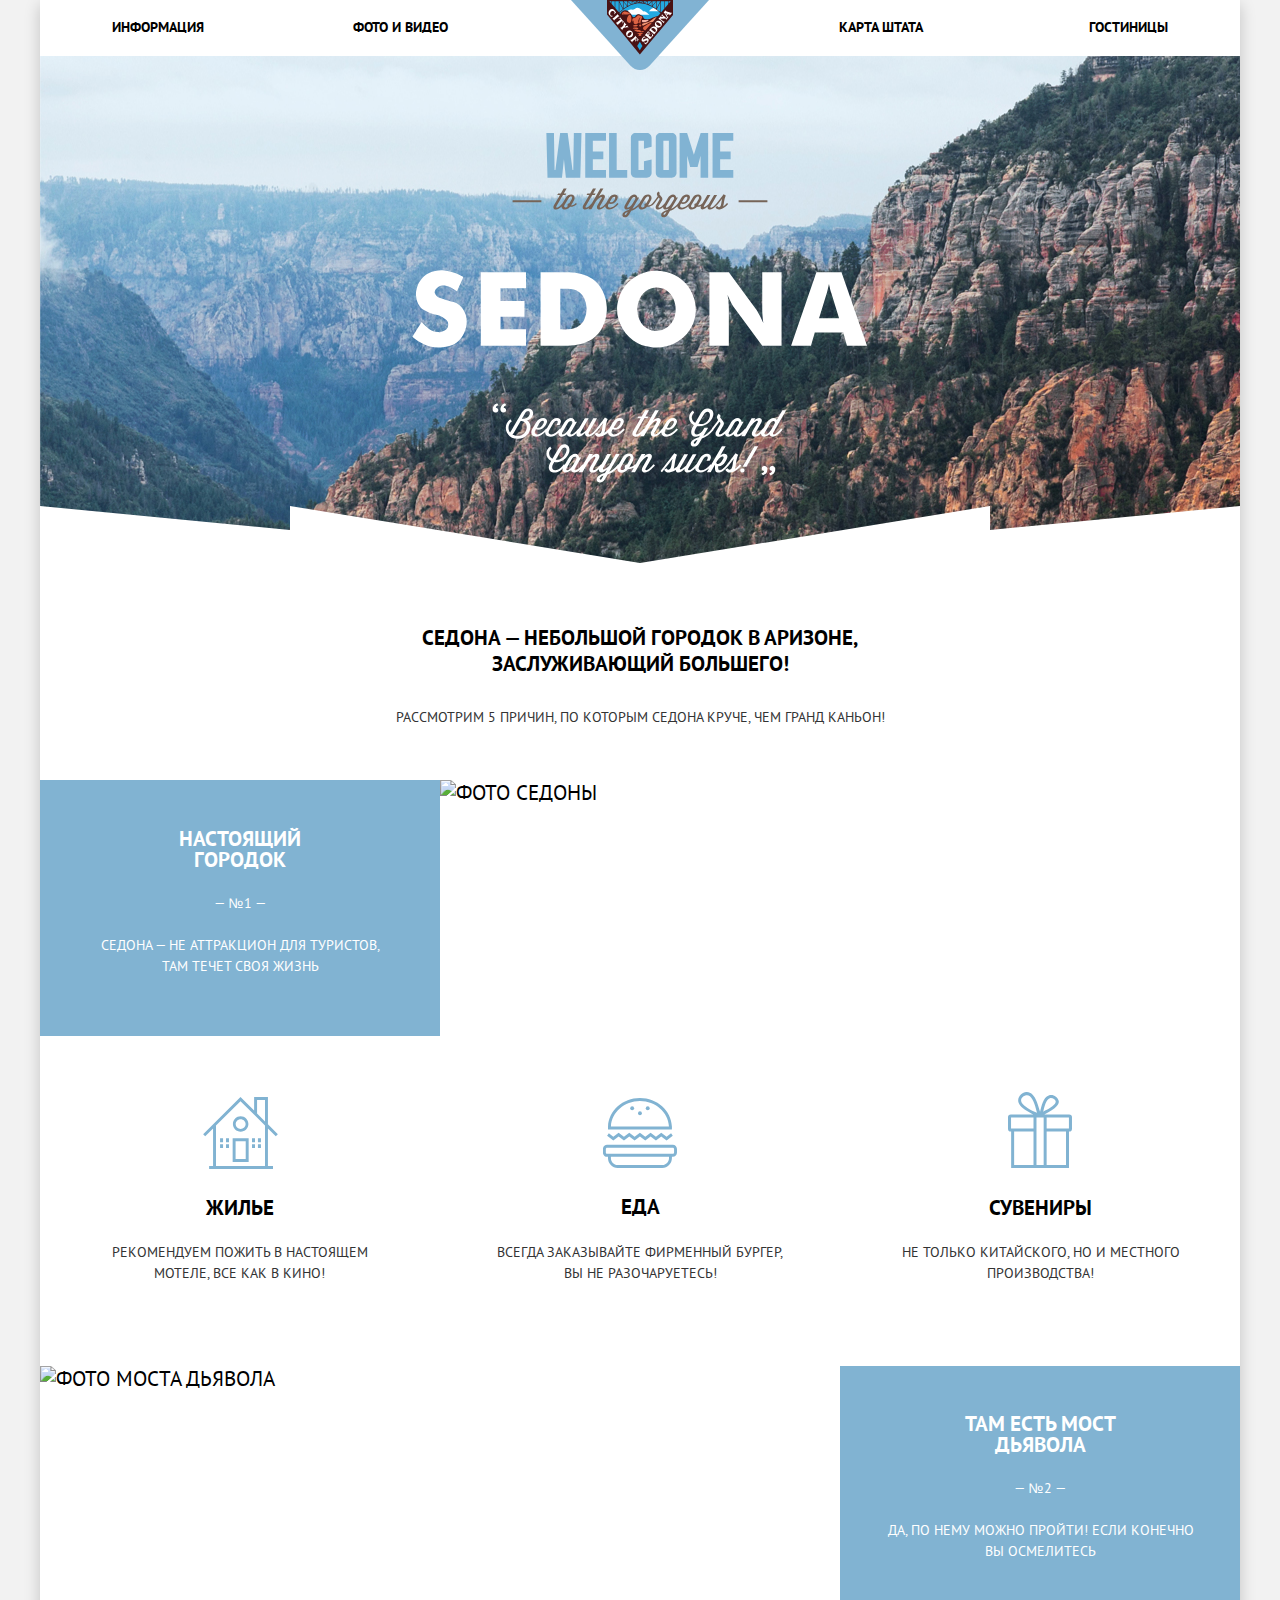
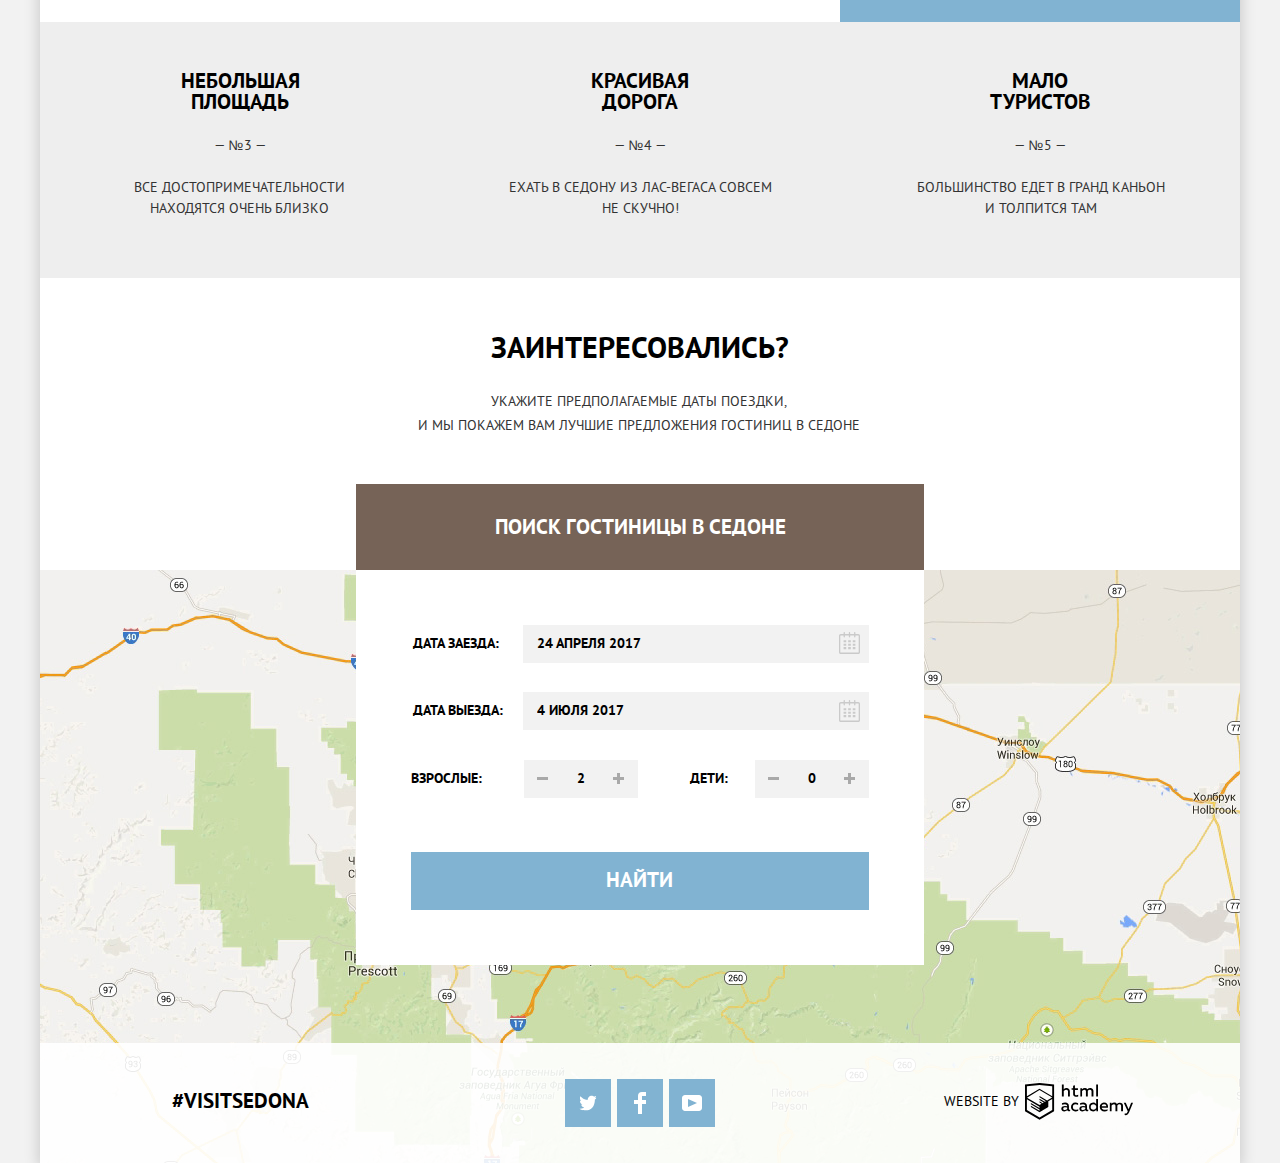
==== commit af68c14d: "Защита-2" ====
--- a/index.html
+++ b/index.html
@@ -39,11 +39,12 @@
                <div class="point-one">
                   <div class="point-one-description">
                      <h3 class="point-one-headline">Настоящий городок</h3>
-                     <p class="number-1">— №1 —</p>
+                     <p class="number">— №1 —</p>
                      <p class="desc-one">Седона — не аттракцион для туристов, там течет своя жизнь </p>
                   </div>
-                  <div class="point-one-photo">	
-                  </div>
+                     <img src="img/layer2.jpg" width="800" height="256" alt="Фото Седоны">
+               <section class="section-content">
+               <h3 class="visually-hidden">Особенности Седоны</h3>	
                   <div class="point-one-features">
                      <svg class="house-image-1" xmlns="http://www.w3.org/2000/svg" width="75" height="72" >
                         <g fill="#81B3D2">
@@ -74,26 +75,26 @@
                      <h3 class="feature-font">Сувениры</h3>
                      <p class="souvenirs-desc">Не только китайского, но и местного производства!</p>
                   </div>
-                  <div class="point-one-photo-2">	
-                  </div>
+               </section>      	
+                  <img src="img/layer1.jpg" width="800" height="256" alt="Фото Моста дьявола">
                   <div class="point-one-description">
                      <h3 class="point-one-headline headline-bridge">Там есть мост дьявола</h3>
-                     <p class="number-2">— №2 —</p>
+                     <p class="number">— №2 —</p>
                      <p class="desc-two">Да, по нему можно пройти! если конечно вы осмелитесь</p>
                   </div>
                   <div class="point-one-features-last">
-                     <h3 class="feature-font headline-3">Небольшая площадь</h3>
-                     <p class="number-3">— №3 —</p>
+                     <h3 class="point-one-headline-gray">Небольшая площадь</h3>
+                     <p class="number-gray">— №3 —</p>
                      <p class="desc-three">Все достопримечательности находятся очень близко</p>
                   </div>
                   <div class="point-one-features-last">
-                     <h3 class="feature-font headline-4">Красивая дорога</h3>
-                     <p class="number-4">— №4 —</p>
+                     <h3 class="point-one-headline-gray">Красивая дорога</h3>
+                     <p class="number-gray">— №4 —</p>
                      <p class="desc-four">Ехать в Седону из Лас-Вегаса совсем не скучно!</p>
                   </div>
                   <div class="point-one-features-last">
-                     <h3 class="feature-font headline-4">Мало туристов</h3>
-                     <p class="number-4">— №5 —</p>
+                     <h3 class="point-one-headline-gray">Мало туристов</h3>
+                     <p class="number-gray">— №5 —</p>
                      <p class="desc-five">Большинство едет в гранд каньон и толпится там</p>
                   </div>
                </div>
@@ -248,17 +249,13 @@
                </ul>
             </div>
             <div class="footer-copyright">
-               <div class="foot-cop-web">
                   <b class="web-copyright">Website by</b>
-               </div>
-               <div class="foot-cop-web-2">
                   <a class="link-footer" href="https://htmlacademy.ru/intensive/htmlcss/"  aria-label="Логотип разработчика сайта - 'html academy'">
-                     <svg class="logo-footer"  id="Layer_1" data-name="Layer 1" xmlns="http://www.w3.org/2000/svg" viewBox="0 0 108.08 36.85">
+                     <svg class="logo-footer"  id="Layer_1" data-name="Layer 1" xmlns="http://www.w3.org/2000/svg">
                         <title>htmlacademy</title>
                         <path d="M44.61,26.88a2,2,0,0,0,.55-0.1v1.33a3.25,3.25,0,0,1-1.18.21,1.67,1.67,0,0,1-1.67-1,4.84,4.84,0,0,1-3.14,1.08c-1.51,0-2.91-.83-2.91-2.55,0-2.13,2-2.79,3.71-2.79a11.08,11.08,0,0,1,2.17.25v-0.3c0-1-.76-1.77-2.19-1.77a7.42,7.42,0,0,0-3,.64v-1.7a10.21,10.21,0,0,1,3.19-.55c2.36,0,3.81,1.12,3.81,3.65v3a0.54,0.54,0,0,0,.49.59h0.17Zm-6.44-1.13A1.35,1.35,0,0,0,39.63,27h0.11a3.39,3.39,0,0,0,2.41-1V24.58a9.72,9.72,0,0,0-1.81-.21c-1,0-2.16.33-2.16,1.38h0Zm12.36-6.11a5,5,0,0,1,2.57.64V22a4.08,4.08,0,0,0-2.3-.7,2.75,2.75,0,1,0,0,5.49,5,5,0,0,0,2.43-.64v1.71a6.27,6.27,0,0,1-2.76.57A4.21,4.21,0,0,1,46,24.51q0-.21,0-0.41a4.32,4.32,0,0,1,4.18-4.46h0.38Zm12.17,7.24a2,2,0,0,0,.55-0.1v1.33a3.25,3.25,0,0,1-1.18.21,1.67,1.67,0,0,1-1.67-1,4.84,4.84,0,0,1-3.14,1.08c-1.51,0-2.91-.83-2.91-2.55,0-2.13,2-2.79,3.71-2.79a11.08,11.08,0,0,1,2.17.25v-0.3c0-1-.76-1.77-2.19-1.77a7.42,7.42,0,0,0-3,.64v-1.7a10.21,10.21,0,0,1,3.19-.55c2.36,0,3.81,1.12,3.81,3.65v3a0.54,0.54,0,0,0,.49.59h0.17Zm-6.44-1.13A1.35,1.35,0,0,0,57.73,27h0.11a3.39,3.39,0,0,0,2.41-1V24.58a9.72,9.72,0,0,0-1.81-.21c-1.06,0-2.16.33-2.16,1.38h0ZM73,16V28.2H71.35V26.88a3.88,3.88,0,0,1-3.19,1.54,4.4,4.4,0,0,1,0-8.78,3.81,3.81,0,0,1,3,1.3V16H73Zm-4.53,5.22a2.76,2.76,0,1,0,0,5.52A2.86,2.86,0,0,0,71.15,25V23A2.91,2.91,0,0,0,68.49,21.27ZM79,19.64c3.31,0,4.46,2.68,3.92,5.09H76.7c0.21,1.5,1.67,2.11,3.19,2.11a6.11,6.11,0,0,0,2.64-.59v1.6a7.14,7.14,0,0,1-3,.57C77,28.42,74.78,27,74.78,24a4.18,4.18,0,0,1,4-4.39H79Zm0.09,1.54a2.28,2.28,0,0,0-2.44,2.1v0.06H81.3A2,2,0,0,0,79.13,21.18Zm5.73,7V19.87h1.65v1a3.81,3.81,0,0,1,2.78-1.27A2.86,2.86,0,0,1,91.89,21a4.12,4.12,0,0,1,2.91-1.33A3.06,3.06,0,0,1,98,23V28.2h-1.9V23.05a1.59,1.59,0,0,0-1.42-1.75H94.42a2.8,2.8,0,0,0-2.07,1.12V28.2h-1.9V23.05A1.59,1.59,0,0,0,89,21.31H88.8a3,3,0,0,0-2.21,1.29v5.63H84.86Zm21.31-8.33h1.9l-3.91,9.46c-0.9,2.17-2.09,2.86-3.35,2.86a4.76,4.76,0,0,1-1.1-.14V30.46a2.86,2.86,0,0,0,.85.12c0.9,0,1.58-.64,2.07-1.9l0.17-.42-4-8.4h2l2.86,6.29ZM38.73,1.46V6.22a3.81,3.81,0,0,1,2.7-1.14,3.25,3.25,0,0,1,3.44,3.4v5.15H43V8.72a1.81,1.81,0,0,0-1.61-2h-0.3a2.93,2.93,0,0,0-2.32,1.39v5.52h-1.9V1.46h1.9ZM49.94,2.31v3h3V6.91h-3v3.81c0,1.1.5,1.46,1.58,1.46a4.49,4.49,0,0,0,1.69-.33v1.6A6.8,6.8,0,0,1,51,13.8a2.55,2.55,0,0,1-2.86-2.74V6.89H46.58V5.26h1.5V2.74Zm5.4,11.31V5.28H57v1A3.81,3.81,0,0,1,59.77,5a2.86,2.86,0,0,1,2.6,1.33A4.12,4.12,0,0,1,65.28,5,3.06,3.06,0,0,1,68.44,8.4v5.21h-1.9V8.46a1.59,1.59,0,0,0-1.42-1.75H64.89a2.8,2.8,0,0,0-2.07,1.12v5.78h-1.9V8.46A1.59,1.59,0,0,0,59.5,6.71H59.27A3,3,0,0,0,57.06,8v5.63H55.34ZM71.17,1.45H73V13.6H71.17V1.45ZM14.71,0H14.55L0,1.54V28.21l14.55,8.66,14.55-8.66V1.54Zm12.5,27.1L14.55,34.64,1.9,27.12V16.18l12.59,7.5V25L5.86,19.9v1.31l8.68,5.21v1.39L5.87,22.65V24l8.68,5.21,8.75-5.24V18.31L27.2,16V27.12Zm0-12.53-3.48,2-1.6,1L14.51,13v1.31L21,18.23H21l-0.14.09-1,.54-5.37-3.2V17l4.24,2.52-1,.67-3.2-1.9v1.31l2.1,1.24L14.5,22.1,2,14.65,14.51,7.11Zm0-1.32L14.49,5.76,1.91,13.25v-10L14.56,1.92,27.21,3.25v10h0Z" transform="translate(0 -0.02)"/>
                      </svg>
                   </a>
-               </div>
             </div>
          </footer>
       </div>
--- a/css/style.min.css
+++ b/css/style.min.css
@@ -1 +1 @@
-@-webkit-keyframes str{0%,to{-webkit-transform:translateY(0);transform:translateY(0)}70%{-webkit-transform:translateY(20px);transform:translateY(20px)}90%{-webkit-transform:translateY(10px);transform:translateY(10px)}}@keyframes str{0%,to{-webkit-transform:translateY(0);transform:translateY(0)}70%{-webkit-transform:translateY(20px);transform:translateY(20px)}90%{-webkit-transform:translateY(10px);transform:translateY(10px)}}@-webkit-keyframes err{0%,to{-webkit-transform:translateX(0);transform:translateX(0)}10%,30%,50%,70%,90%{-webkit-transform:translateX(-10px);transform:translateX(-10px)}20%,40%,60%,80%{-webkit-transform:translateX(10px);transform:translateX(10px)}}@keyframes err{0%,to{-webkit-transform:translateX(0);transform:translateX(0)}10%,30%,50%,70%,90%{-webkit-transform:translateX(-10px);transform:translateX(-10px)}20%,40%,60%,80%{-webkit-transform:translateX(10px);transform:translateX(10px)}}*,::after,::before{-webkit-box-sizing:inherit;box-sizing:inherit}body,html{-webkit-box-sizing:border-box;box-sizing:border-box}@font-face{font-family:'PT Sans';src:url(../fonts/pt_sans-web-regular-webfont.woff2),url(../fonts/pt_sans-web-regular-webfont.woff);font-weight:400;font-style:normal}@font-face{font-family:'PT Sans';src:url(../fonts/pt_sans-web-bold-webfont.woff2),url(../fonts/pt_sans-web-bold-webfont.woff);font-weight:700;font-style:normal}body{font-family:"PT Sans","Arial",sans-serif;font-size:21px;line-height:26px;text-transform:uppercase;position:relative;background-color:#f2f2f2}a{text-decoration:none}.foot,.foot-hotels{display:-webkit-box;display:-ms-flexbox;display:flex;width:1200px;min-height:120px}.foot{background-color:rgba(255,255,255,.9);position:absolute;bottom:0;z-index:1}.foot-hotels{background-color:#fff;border-top:1px solid rgba(0,1,1,.2)}.container,.main-navigation{position:relative;background-color:#fff}.container{width:1200px;margin:0 auto;-webkit-box-shadow:0 5px 15px rgba(0,0,0,.2);box-shadow:0 5px 15px rgba(0,0,0,.2)}.main-navigation{min-height:56px}.info1{min-height:30px;padding-left:72px;word-break:break-all}.fhoto1,.hotels1,.info1,.map1{width:239px;padding-bottom:14px;padding-top:12px;display:block}.fhoto1{padding-left:74px}.hotels1,.map1{text-align:right}.map1{margin-left:auto;padding-right:78px}.hotels1{padding-right:72px}.container-navigation{list-style-type:none;min-height:56px;background-color:#fff;display:-webkit-box;display:-ms-flexbox;display:flex;-ms-flex-wrap:wrap;flex-wrap:wrap;-webkit-box-pack:justify;-ms-flex-pack:justify;justify-content:space-between;padding:0;margin:0}li:nth-child(4n+2){margin-right:auto}li:nth-child(4n+3){margin-left:239px}.site-navigation-section{font-size:14px;font-weight:700;color:#000}.site-navigation-section:hover,.sorting a:hover{color:#81b3d2}.site-navigation-section:active{color:rgba(0,0,0,.3)}.site-navigation-section-curret{font-size:14px;font-weight:700;color:#766357}.advantages,.description-town{line-height:26px;display:block;margin-left:auto;margin-right:auto;text-align:center}.description-town{max-width:500px;margin-top:22px;font-size:21px;font-weight:700;color:#000}.advantages{width:500px;font-size:14px;font-weight:400;color:#333;padding-top:25px}.visually-hidden{position:absolute;width:1px;height:1px;border:0;padding:0;white-space:nowrap;-webkit-clip-path:inset(100%);clip-path:inset(100%);clip:rect(0 0 0 0);overflow:hidden}.hotel-search{margin-top:0}.trip-selection{font-size:30px;font-weight:700;line-height:36px;color:#000;display:block;margin-left:auto;margin-right:auto;width:800px;padding-top:53px;text-align:center}.advantages-selection{font-size:14px;font-weight:400;line-height:24px;color:#333;display:block;width:1000px;margin:0 auto;padding-top:20px;text-align:center;padding-left:96px;padding-right:98px}.advantages-selection2,.selection-button{display:block;margin-left:auto;margin-right:auto;text-align:center}.advantages-selection2{padding-left:200px;padding-right:200px;padding-top:0;font-size:14px;font-weight:400;line-height:24px;color:#333;margin-top:0;width:1000px}.selection-button{font-family:"PT Sans","Arial",sans-serif;text-transform:uppercase;font-size:21px;font-weight:700;line-height:26px;color:#fff;background-color:#766357;width:568px;min-height:86px;border:0;padding:3px 0 0 1px;margin-top:47px}.point-one{display:-webkit-box;display:-ms-flexbox;display:flex;-ms-flex-wrap:wrap;flex-wrap:wrap}.point-one p{text-align:center}.point-one-headline{max-width:151px;font-size:21px;font-weight:700;line-height:21px;text-align:center;color:#fff;padding-top:22px;margin:0 auto}.point-one-description{font-size:14px;font-weight:400;line-height:21px;color:#fff;width:400px;min-height:256px;background-color:#81b3d2;padding-top:29px}.desc-one{margin:0;padding-top:11px;padding-right:56px;padding-left:57px}.desc-four,.desc-three,.desc-two{margin:0;padding-left:41px;padding-right:40px;padding-top:21px}.desc-four,.desc-three{padding-left:81px;padding-right:82px}.desc-four{padding-left:62px;padding-right:62px}.desc-five{margin:0;padding-left:75px;padding-right:74px}.desc-five,.headline-bridge{padding-top:21px}.number-1{margin:0;padding-top:20px;padding-bottom:10px}.number-2,.number-3,.number-4{margin:0;padding-top:20px;padding-left:37px;padding-right:37px}.number-3,.number-4{padding-top:21px;padding-left:35px}.number-4{padding-top:22px;padding-left:37px}.headline-3{padding-top:25px;padding-left:100px;padding-right:103px}.headline-4{margin-top:0;padding-left:122px;padding-right:121px;padding-top:24px}.house-image-1{margin-top:61px}.house-image-2{margin-top:62px}.souvenirs-image-1{margin-top:55px}.house-desc{margin:0;padding-top:21px;padding-left:59px;padding-right:60px}.food-desc{margin:0;padding-left:51px;padding-right:51px;padding-top:22px}.souvenirs-desc{margin:0;padding-left:46px;padding-right:45px;padding-top:21px}.point-one-photo,.point-one-photo-2{width:800px;min-height:256px;background-image:url(../img/layer2.jpg);background-size:800px,256px}.point-one-photo-2{background-image:url(../img/layer1.jpg)}.point-one-features,.point-one-features-last{font-size:14px;font-weight:400;line-height:21px;text-align:center;color:#333;width:400px;min-height:330px;-webkit-box-align:center;-ms-flex-align:center;align-items:center}.point-one-features-last{min-height:256px;background-color:#eee}.feature-font{font-size:21px;font-weight:700;line-height:21px;text-align:center;color:#000;margin-bottom:0;margin-top:25px}.form-zone,.form-zone-2{display:-webkit-box;display:-ms-flexbox;display:flex;-webkit-box-pack:justify;-ms-flex-pack:justify;-webkit-box-align:baseline;-ms-flex-align:baseline;align-items:baseline;margin-bottom:28px;margin-top:0;padding-top:2px;position:relative}.form-zone-2{justify-content:space-between;margin-bottom:30px;padding-top:1px}.font-zone{font-size:14px;font-weight:700;line-height:26px;color:#000}.form-zone-short{margin-bottom:54px;display:-webkit-box;display:-ms-flexbox;display:flex;-webkit-box-align:baseline;-ms-flex-align:baseline;align-items:baseline;-webkit-box-pack:justify;-ms-flex-pack:justify;justify-content:space-between;position:relative}.form-search,.form-search2{height:38px;background-color:#f2f2f2;font-weight:700;text-transform:uppercase;border:2px solid;border-color:transparent}.form-search{margin-left:auto;width:346px;padding-left:12px;padding-right:36px}.form-search2{width:114px;padding-left:38px;padding-right:38px;text-align:center}.housing-options{min-height:304px}.options-back{min-height:218px;width:1200px;background-image:url(../img/filterbackground.jpg);background-position:center;background-size:1200px,218px;display:-webkit-box;display:-ms-flexbox;display:flex;-ms-flex-wrap:wrap;flex-wrap:wrap;padding:30px 72px 10px}.checkbox:nth-child(2){margin-left:80px}.sorting{width:1200px;min-height:86px;display:-webkit-box;display:-ms-flexbox;display:flex;-webkit-box-align:center;-ms-flex-align:center;align-items:center}.find-item{font-size:21px;font-weight:700;line-height:26px;padding-left:73px;padding-top:10px;padding-bottom:8px}.sorting-prm{margin-left:47px;font-size:12px;font-weight:400;line-height:11px}.price{margin-left:39px;color:#81b3d2}.sorting-rating,.sorting-type{margin-left:33px;border-bottom-style:dotted;border-width:1px;border-color:#81b3d2;color:#cacaca}.sorting-rating{margin-left:34px}.sorting a:active{color:#000;border:0}.sorting a{font-size:12px;font-weight:400;line-height:15px}.up-dwn{width:33px;min-height:11px;margin-left:auto;margin-right:73px;padding-bottom:3px;display:-webkit-box;display:-ms-flexbox;display:flex;-webkit-box-pack:justify;-ms-flex-pack:justify;justify-content:space-between}.btn-updn{width:11px;min-height:10px;padding:0;outline:0;border:0;background:0 0}.btn-updn:focus{outline:thin dotted;outline:10px auto -webkit-focus-ring-color;outline-offset:-2px}.btn-color{fill:#cacaca}.btn-color:hover{fill:#000}.btn-color:active{fill:#81b3d2}.checkbox{position:relative;width:175px;min-height:155px;line-height:.5}.checkbox label{display:inline-block;max-width:141px;font-size:14px;font-weight:400;line-height:21px;color:#fff;margin-bottom:22px}.checkbox p{font-size:16px;font-weight:700;line-height:21px;color:#fff;margin-bottom:21px;margin-top:0}.label-1,.label-2{padding-left:2px}.adult-label,.label-2{width:99px}.child-label{margin-left:38px;width:51px}.hotel-headline,.hotel-name{display:inline-block;text-align:left}.hotel-name{min-width:257px;font-size:21px;font-weight:700;line-height:26px;color:#000;margin-bottom:0;margin-top:0;padding-bottom:4px;padding-right:0}.hotel-headline{margin:0}.rating,.type-hotel,.type-price{font-size:14px;font-weight:400;line-height:21px;text-align:left;color:#333}.rating{display:block;text-align:right;color:#666;background-color:#f2f2f2;width:112px;min-height:27px;margin-top:48px;padding:3px 12px 3px 0;word-wrap:break-word}.star-hotel-2,.star-hotel-3,.star-hotel-4{background-image:url(../img/star.svg);background-size:18px,17px;background-repeat:space;height:17px;width:41px;margin-top:2px;margin-left:auto}.star-hotel-3,.star-hotel-4{width:65px}.star-hotel-4{width:89px}.hotel-name:hover{color:#81b3d2}.hotel-name:active{color:rgba(0,0,0,.3)}.button-date{display:block;position:absolute;right:0;top:1px;border:0;padding-right:9px;padding-top:8px;padding-bottom:4px;background-color:transparent}.button-more{font-family:"PT Sans","Arial",sans-serif;text-transform:uppercase;font-size:14px;font-weight:700;line-height:21px;text-align:center;color:#fff;width:110px;min-height:27px;background-color:#81b3d2;border-width:0;margin-bottom:1px;padding-top:5px}.button-more:not(:first-child),.button-reservation:not(:first-child){margin-left:7px;margin-right:auto}.button-reservation{font-family:"PT Sans","Arial",sans-serif;text-transform:uppercase;font-size:14px;font-weight:700;line-height:21px;text-align:center;color:#fff;width:142px;min-height:27px;background-color:#766357;border-width:0;padding-top:5px;padding-left:0;padding-right:2px;margin-left:5px}.button-more:hover{color:#fff;background-color:#669ec0}.button-more:active{color:rgba(255,255,255,.3);background-color:#5496bd}.button-reservation:hover{color:#fff;background-color:#604e43}.button-reservation:active{color:rgba(255,255,255,.3);background-color:#503e33}.modal{position:absolute;left:26.3%;z-index:999999}.date-selection-map,.find-button{width:1200px;min-height:588px;margin-left:auto;margin-right:auto}.selection-button:hover{color:#fff;background-color:#604e43}.selection-button:active{color:rgba(255,255,255,.3);background-color:#503e33}.find-button{font-family:"PT Sans","Arial",sans-serif;text-transform:uppercase;font-size:21px;font-weight:700;line-height:26px;color:#fff;background-color:#81b3d2;width:458px;min-height:58px;border:0;padding-top:2px;white-space:pre-line}.find-button:hover{color:#fff;background-color:#669ec0}.find-button:active{color:rgba(255,255,255,.3);background-color:#5496bd}.form-search2:hover,.form-search:hover{background-color:#ebebeb}.form-search2:focus,.form-search:focus{background-color:#fff;border-color:#e5e5e5;outline:0}.calendar{fill:#cacaca}.calendar:hover{fill:#000}.calendar:active,.logo-footer:hover{fill:#81b3d2}.visit{display:inline-block;max-width:227px;min-height:18px;text-align:center;overflow-wrap:break-word;margin:auto;font-size:21px;font-weight:700;line-height:1.24;color:#000}.web-copyright{width:82px;min-height:30px;font-size:14px;font-weight:400;line-height:1.86;color:#000;margin-left:auto;margin-right:0;padding-left:1px}.logo-sedona{display:block;position:absolute;left:530px;right:auto;z-index:4}.sedona-img{padding-bottom:2px}.footer-social,.for-visit{display:-webkit-box;display:-ms-flexbox;display:flex;-webkit-box-align:center;-ms-flex-align:center;align-items:center;-ms-flex-wrap:wrap;flex-wrap:wrap}.for-visit{width:400px;margin:0}ul.footer-social li{margin:3px;list-style-type:none}.footer-social{-webkit-box-pack:center;-ms-flex-pack:center;justify-content:center;margin-top:0;margin-bottom:0;padding-left:0;padding-bottom:0;padding-top:0}.social-block{width:400px;padding-top:33px;padding-bottom:33px}.foot-cop-web{max-width:83px;padding-top:47px;padding-bottom:44px}.foot-cop-web,.foot-cop-web-2,.footer-copyright{display:-webkit-box;display:-ms-flexbox;display:flex;-ms-flex-wrap:wrap;flex-wrap:wrap}.foot-cop-web-2{max-width:120px}.footer-copyright{-webkit-box-pack:center;-ms-flex-pack:center;justify-content:center;-ms-flex-item-align:center;align-self:center;width:400px;min-height:120px;-webkit-box-align:center;-ms-flex-align:center;align-items:center}.logo-footer{width:115px;height:41px}.logo-footer:active{fill:#bdbbbc}.link-footer{min-height:42px;-webkit-box-align:center;-ms-flex-align:center;align-items:center;-ms-flex-item-align:end;align-self:flex-end;margin-left:0;margin-right:auto;padding-top:2px}.property-description{margin-left:auto;margin-right:auto}.point{width:1200px;min-height:1100px;margin-top:50px}.main-welcom-fon{background-color:#d7e5f0;background-image:url(../img/background.jpg);background-position:50% 21%;min-height:507px;background-repeat:no-repeat;text-align:center;padding-top:76px;padding-bottom:73px;position:relative}.welcom-fone{width:456px;padding-top:0;height:352px}.polygon{position:absolute;left:0;bottom:0}.block-sedona,.white-fone-search{width:1200px;margin-left:auto;margin-right:auto}.block-sedona{padding-top:21px;padding-right:0;padding-left:0;margin-bottom:0}.white-fone-search{background-color:#fff}.form-fone{display:none;z-index:99;width:568px;background-color:#fff;padding:53px 55px 55px}.display-error,.display-show{-webkit-animation-duration:.3s;animation-duration:.3s}.display-show{display:block;-webkit-animation-name:str;animation-name:str}.display-error{-webkit-animation-name:err;animation-name:err}.button-form{border:0}.form-quantity{position:relative}.button-minus{position:absolute;left:0;width:38px;height:38px;background-color:#f2f2f2}.button-minus2{left:344px}.button-minus2,.button-plus,.button-plus2{position:absolute;width:38px;height:38px;background-color:#f2f2f2}.button-plus{right:0;top:0}.button-plus2{top:30px;left:174px}.social-button{position:relative;background-color:#81b3d2;width:46px;height:48px;display:block;fill:#fff}.social-f,.social-tw,.social-y{position:absolute;left:50%;top:50%;-webkit-transform:translate(-50%,-50%);-ms-transform:translate(-50%,-50%);transform:translate(-50%,-50%);width:17px;height:15px}.social-f,.social-y{width:12px;height:22px}.social-y{width:20px;height:16px}.social-button:hover{background-color:#669ec0}.social-button:active{background-color:#5496bd;fill-opacity:.5}.butmp{stroke:#a9a9a9;background-color:transparent}.butmp:hover{stroke:#000}.butmp:active{stroke:#81b3d2}.directory-listing{display:-webkit-box;display:-ms-flexbox;display:flex;margin:0;border-top:1px solid rgba(0,1,1,.2);padding:26px 72px 20px;min-height:151px}.directory-listing-border{border-bottom:1px solid rgba(0,1,1,.2)}.directory-item-image{padding-top:4px;margin:0}.directory-item-rating{margin-left:auto}.housing-list{width:1200px;margin:0 auto}.directory-item{margin-bottom:10px;margin-left:30px}.hotel-flex-button{-ms-flex-wrap:wrap;flex-wrap:wrap;-webkit-box-orient:horizontal;-ms-flex-direction:row;flex-direction:row;padding-top:2px}.directory-item3,.hotel-flex,.hotel-flex-button{display:-webkit-box;display:-ms-flexbox;display:flex;-webkit-box-direction:normal}.hotel-flex{max-width:785px;-ms-flex-wrap:wrap;flex-wrap:wrap;padding-top:0;-webkit-box-orient:horizontal;-ms-flex-direction:row;flex-direction:row}.directory-item3{margin-left:auto;-webkit-box-orient:vertical;-ms-flex-direction:column;flex-direction:column;-webkit-box-pack:justify;-ms-flex-pack:justify;justify-content:space-between}.type-hotel{padding-bottom:11px}.type-hotel:not(:first-child){padding-left:38px}.type-price{padding-left:38px}.type-price-3000{padding-left:64px}.type-price-2000{padding-left:21px}.checkbox input[type=checkbox]{position:absolute;display:block;width:24px;height:24px}.checkbox input[type=checkbox]+label{position:relative;padding-left:40px;padding-top:2px;display:inline-block}.checkbox input[type=checkbox]+label:before{display:inline-block;width:26px;height:24px;background:url(../img/checkboxoff.svg);background-repeat:no-repeat;content:" ";vertical-align:middle;position:absolute;left:0;top:0}.checkbox input[type=checkbox]:checked+label:before{background-image:url(../img/checkboxon.svg)}.checkbox input[type=checkbox]:disabled+label:before{background-image:url(../img/checkboxoff-2.png);stroke:#6a6a6a}.checkbox input[type=checkbox]:checked:disabled+label:before{background-image:url(../img/checkboxon-2.png);stroke:#6a6a6a}.checkbox input[type=checkbox]:focus+label:before{outline:thin dotted;outline:5px auto -webkit-focus-ring-color;outline-offset:-2px}.filter-range{width:317px;margin-left:auto}.filter-range-title{font-size:16px;font-weight:700;line-height:21px;color:#fff;margin-bottom:7px}.price-controls input,.price-controls label{font-size:14px;font-weight:400;line-height:21px;color:#fff;text-transform:uppercase}.btn-transparent{font-weight:400}.price-controls{width:317px;height:36px;margin-bottom:19px;border:2px solid #fff;border-radius:2px;position:relative}.price-controls::after{content:"";position:absolute;top:50%;left:50%;-webkit-transform:translate(-50%,-50%);-ms-transform:translate(-50%,-50%);transform:translate(-50%,-50%);width:2px;height:22px;background:#fff}.price-controls label{display:inline-block;vertical-align:top;cursor:pointer}.min-price{padding-left:64px;padding-top:4px}.max-price{width:148px;padding-top:5px;padding-left:88px}.price-controls input{width:33px;margin:0;background:0 0;border:0}.range-controls{position:relative;margin-bottom:33px}.range-controls .scale{width:316px;height:2px;background:rgba(255,255,255,.3)}.range-controls .bar{width:83%;height:2px;background:#fff}.range-toggle{position:absolute;top:-9px;width:20px;height:20px;background:#ababab;border:8px solid #fff;border-radius:50%;-webkit-box-shadow:0 2px 1px 0 rgba(0,1,1,.2);box-shadow:0 2px 1px 0 rgba(0,1,1,.2);cursor:pointer;padding:0}.range-toggle-min{left:0}.range-toggle-max{left:79.5%}.range-toggle:hover{-webkit-transform:scale(1.1,1.1);-ms-transform:scale(1.1,1.1);transform:scale(1.1,1.1)}.btn-transparent{margin-left:84px;width:138px;display:block;padding:6px 35px;font-size:14px;line-height:20px;color:#fff;text-transform:uppercase;background:0 0;border:2px solid #fff;border-radius:2px;cursor:pointer}.btn-transparent:hover{color:#000;background:#fff}+*,::before,::after{-webkit-box-sizing:inherit;box-sizing:inherit}html{-webkit-box-sizing:border-box;box-sizing:border-box}@font-face{font-family:"PT Sans";src:url(../fonts/pt_sans-web-regular-webfont.woff2),url(../fonts/pt_sans-web-regular-webfont.woff);font-weight:400;font-style:normal}@font-face{font-family:"PT Sans";src:url(../fonts/pt_sans-web-bold-webfont.woff2),url(../fonts/pt_sans-web-bold-webfont.woff);font-weight:700;font-style:normal}body{font-family:"PT Sans","Arial",sans-serif;font-size:21px;line-height:26px;text-transform:uppercase;-webkit-box-sizing:border-box;box-sizing:border-box;position:relative;background-color:#f2f2f2}a{text-decoration:none}@-webkit-keyframes str{0%{-webkit-transform:translateY(0);transform:translateY(0)}70%{-webkit-transform:translateY(20px);transform:translateY(20px)}90%{-webkit-transform:translateY(10px);transform:translateY(10px)}to{-webkit-transform:translateY(0);transform:translateY(0)}}@keyframes str{0%{-webkit-transform:translateY(0);transform:translateY(0)}70%{-webkit-transform:translateY(20px);transform:translateY(20px)}90%{-webkit-transform:translateY(10px);transform:translateY(10px)}to{-webkit-transform:translateY(0);transform:translateY(0)}}@-webkit-keyframes err{0%,to{-webkit-transform:translateX(0);transform:translateX(0)}10%,30%,50%,70%,90%{-webkit-transform:translateX(-10px);transform:translateX(-10px)}20%,40%,60%,80%{-webkit-transform:translateX(10px);transform:translateX(10px)}}@keyframes err{0%,to{-webkit-transform:translateX(0);transform:translateX(0)}10%,30%,50%,70%,90%{-webkit-transform:translateX(-10px);transform:translateX(-10px)}20%,40%,60%,80%{-webkit-transform:translateX(10px);transform:translateX(10px)}}.foot{display:-webkit-box;display:-ms-flexbox;display:flex;width:1200px;background-color:rgba(255,255,255,.9);position:absolute;bottom:0;min-height:120px;z-index:1}.foot-hotels{display:-webkit-box;display:-ms-flexbox;display:flex;width:1200px;min-height:120px;background-color:#fff;border-top:1px solid rgba(0,1,1,.2)}.container{position:relative;width:1200px;margin:0 auto;background-color:#fff;-webkit-box-shadow:0 5px 15px rgba(0,0,0,.2);box-shadow:0 5px 15px rgba(0,0,0,.2)}.main-navigation{position:relative;background-color:#fff;min-height:56px}.info1{width:239px;min-height:30px;padding-left:72px;padding-bottom:14px;padding-top:12px;display:block;word-break:break-all}.fhoto1{width:239px;padding-left:74px;padding-bottom:14px;padding-top:12px;display:block}.map1{text-align:right;width:239px;padding-bottom:14px;padding-top:12px;padding-right:78px;margin-left:auto;display:block}.hotels1{text-align:right;width:239px;padding-bottom:14px;padding-top:12px;padding-right:72px;display:block}.container-navigation{list-style-type:none;min-height:56px;background-color:#fff;display:-webkit-box;display:-ms-flexbox;display:flex;-ms-flex-wrap:wrap;flex-wrap:wrap;-webkit-box-pack:justify;-ms-flex-pack:justify;justify-content:space-between;padding:0;margin:0}li:nth-child(4n+2){margin-right:auto}li:nth-child(4n+3){margin-left:239px}.site-navigation-section{font-size:14px;font-weight:700;color:#000}.site-navigation-section:hover{color:#81b3d2}.site-navigation-section:active{color:rgba(0,0,0,.3)}.site-navigation-section-curret{font-size:14px;font-weight:700;color:#000;color:#766357}.description-town{max-width:500px;font-size:21px;font-weight:700;line-height:26px;color:#000;display:block;margin-right:auto;margin-left:auto;text-align:center;margin-top:22px}.advantages{width:500px;font-size:14px;font-weight:400;line-height:26px;color:#333;display:block;margin-left:auto;margin-right:auto;padding-top:25px;text-align:center}.visually-hidden{position:absolute;width:1px;height:1px;border:0;padding:0;white-space:nowrap;-webkit-clip-path:inset(100%);clip-path:inset(100%);clip:rect(0 0 0 0);overflow:hidden}.hotel-search{margin-top:0}.trip-selection{font-size:30px;font-weight:700;line-height:36px;color:#000;display:block;margin-left:auto;margin-right:auto;width:800px;padding-top:53px;text-align:center}.advantages-selection{font-size:14px;font-weight:400;line-height:24px;color:#333;display:block;width:1000px;padding-top:20px;text-align:center;padding-left:96px;padding-right:98px;margin:0 auto}.advantages-selection2{font-size:14px;font-weight:400;line-height:24px;color:#333;display:block;margin-left:auto;margin-right:auto;margin-top:0;width:1000px;text-align:center;padding-left:200px;padding-right:200px;padding-top:0}.selection-button{font-family:"PT Sans","Arial",sans-serif;text-transform:uppercase;font-size:21px;font-weight:700;line-height:26px;color:#fff;background-color:#766357;width:568px;min-height:86px;display:block;margin-left:auto;margin-right:auto;border:0;margin-top:47px;text-align:center;padding:3px 0 0 1px}.point-one{display:-webkit-box;display:-ms-flexbox;display:flex;-ms-flex-wrap:wrap;flex-wrap:wrap;-webkit-box-align:start;-ms-flex-align:start;align-items:flex-start}.point-one p{text-align:center}.point-one-headline{max-width:151px;font-size:21px;font-weight:700;line-height:21px;text-align:center;color:#fff;padding-top:22px;padding-bottom:10px;margin:0;margin-right:auto;margin-left:auto}.point-one-description{font-size:14px;font-weight:400;line-height:21px;color:#fff;width:400px;min-height:256px;background-color:#81b3d2;padding-top:29px}.desc-one{margin:0;padding:11px 56px 59px 57px}.desc-two{margin:0;padding:11px 40px 59px 41px}.desc-three{margin:0;padding:11px 82px 59px 81px}.desc-four{margin:0;padding:11px 62px 59px}.desc-five{margin:0;padding:11px 74px 59px 75px}.headline-bridge{padding-top:21px}.number{margin:0;padding-top:10px;padding-bottom:10px}.number-gray{margin:0;padding-top:10px;padding-bottom:10px}.point-one-headline-gray{max-width:151px;font-size:21px;font-weight:700;line-height:21px;text-align:center;color:#000;padding-top:22px;padding-bottom:10px;margin:0;margin-right:auto;margin-left:auto}.house-image-1{margin-top:61px}.house-image-2{margin-top:62px}.souvenirs-image-1{margin-top:55px}.house-desc{margin:0;padding:21px 60px 82px 59px}.food-desc{margin:0;padding:22px 51px 82px}.souvenirs-desc{margin:0;padding:21px 45px 82px 46px}.point-one-features{font-size:14px;font-weight:400;line-height:21px;text-align:center;color:#333;width:400px;min-height:330px;-webkit-box-align:center;-ms-flex-align:center;align-items:center}.point-one-features-last{font-size:14px;font-weight:400;line-height:21px;text-align:center;color:#333;width:400px;min-height:256px;-webkit-box-align:center;-ms-flex-align:center;align-items:center;background-color:#eee;padding-top:29px}.feature-font{font-size:21px;font-weight:700;line-height:21px;text-align:center;color:#000;margin-bottom:0;margin-top:25px}.form-zone{display:-webkit-box;display:-ms-flexbox;display:flex;-webkit-box-pack:justify;-ms-flex-pack:justify;-webkit-box-align:baseline;-ms-flex-align:baseline;align-items:baseline;margin-bottom:28px;margin-top:0;padding-top:2px;position:relative}.form-zone-2{display:-webkit-box;display:-ms-flexbox;display:flex;-webkit-box-pack:justify;-ms-flex-pack:justify;justify-content:space-between;-webkit-box-align:baseline;-ms-flex-align:baseline;align-items:baseline;margin-bottom:30px;margin-top:0;padding-top:1px;position:relative}.font-zone{font-size:14px;font-weight:700;line-height:26px;color:#000}.form-zone-short{margin-bottom:54px;display:-webkit-box;display:-ms-flexbox;display:flex;-webkit-box-align:baseline;-ms-flex-align:baseline;align-items:baseline;-webkit-box-pack:justify;-ms-flex-pack:justify;justify-content:space-between;position:relative}.form-search{width:346px;height:38px;background-color:#f2f2f2;font-weight:700;text-transform:uppercase;padding-left:12px;padding-right:36px;border:2px solid;border-color:transparent;margin-left:auto}.form-search2{width:114px;height:38px;padding-left:38px;padding-right:38px;text-align:center;background-color:#f2f2f2;font-weight:700;text-transform:uppercase;border:2px solid;border-color:transparent}.housing-options{min-height:304px}.options-back{min-height:218px;width:1200px;background-image:url(../img/filterbackground.jpg);background-position:center;background-color:#6e8499;background-size:1200px,218px;display:-webkit-box;display:-ms-flexbox;display:flex;-ms-flex-wrap:wrap;flex-wrap:wrap;padding:30px 72px 10px}.checkbox-form{max-width:241px;min-height:45px;border:none;margin:0;padding:0}.checkbox:nth-child(2){margin-left:80px}.sorting{width:1200px;min-height:86px;display:-webkit-box;display:-ms-flexbox;display:flex;-ms-flex-wrap:wrap;flex-wrap:wrap;-webkit-box-align:center;-ms-flex-align:center;align-items:center}.find-item{width:190px;min-height:24px;font-size:21px;font-weight:700;line-height:26px;padding-left:73px;padding-top:10px;padding-bottom:8px}.sorting-prm{margin-left:46px;width:76px;min-height:11px;font-size:12px;font-weight:400;line-height:11px;word-wrap:break-word}.price{width:60px;min-height:15px;margin-left:39px;color:#81b3d2}.sorting-type{width:49px;min-height:14px;margin-left:21px;border-bottom-style:dotted;border-width:1px;border-color:#81b3d2;color:#cacaca}.sorting-rating{width:76px;min-height:14px;margin-left:32px;border-bottom-style:dotted;border-width:1px;border-color:#81b3d2;color:#cacaca}.sorting a:hover{color:#81b3d2}.sorting a:active{color:#000;border:0}.sorting a{font-size:12px;font-weight:400;line-height:15px}.up-dwn{width:33px;min-height:11px;margin-left:auto;margin-right:73px;padding-bottom:3px;display:-webkit-box;display:-ms-flexbox;display:flex;-webkit-box-pack:justify;-ms-flex-pack:justify;justify-content:space-between}.btn-updn{width:11px;min-height:10px;padding:0;outline:0;border:0;background:0 0}.btn-updn:focus{outline:thin dotted;outline:10px auto -webkit-focus-ring-color;outline-offset:-2px}.btn-color{fill:#cacaca}.btn-color:hover{fill:#000}.btn-color:active{fill:#81b3d2}.checkbox{position:relative;width:175px;min-height:155px;line-height:.5}.checkbox label{display:inline-block;vertical-align:middle;max-width:141px;font-size:14px;font-weight:400;line-height:21px;color:#fff;margin-bottom:22px}.checkbox p{font-size:16px;font-weight:700;line-height:21px;color:#fff;margin-bottom:21px;margin-top:0}.label-1{padding-left:2px}.label-2{padding-left:2px;width:99px}.adult-label{width:99px}.child-label{margin-left:38px;width:51px}.hotel-name{max-width:257px;min-height:26px;font-size:21px;font-weight:700;line-height:26px;text-align:left;color:#000;margin-bottom:0;margin-top:0;padding-bottom:4px;padding-right:0;display:inline-block;vertical-align:middle}.hotel-headline{display:inline-block;vertical-align:middle;text-align:left;margin:0}.type-price{max-width:160px;min-height:34px;font-size:14px;font-weight:400;line-height:21px;text-align:left;color:#333;word-wrap:break-word}.type-hotel{max-width:111px;min-height:34px;font-size:14px;font-weight:400;line-height:21px;text-align:left;color:#333;padding-bottom:13px;word-wrap:break-word}.rating{display:block;font-size:14px;font-weight:400;line-height:21px;text-align:right;color:#666;background-color:#f2f2f2;width:112px;min-height:27px;margin-top:48px;margin-left:16px;padding-bottom:3px;word-wrap:break-word;padding:3px 12px 1px 0}.star-hotel-2{background-image:url(../img/star.svg);background-size:18px,17px;background-repeat:space;height:17px;width:41px;margin-top:4px;margin-left:auto;margin-right:0}.star-hotel-3{background-image:url(../img/star.svg);background-size:18px,17px;background-repeat:space;height:17px;width:65px;margin-top:4px;margin-left:auto;margin-right:0}.star-hotel-4{background-image:url(../img/star.svg);background-size:18px,17px;background-repeat:space;min-height:18px;width:89px;margin-top:4px;margin-right:auto}.hotel-name:hover{color:#81b3d2}.hotel-name:active{color:rgba(0,0,0,.3)}.button-date{display:block;position:absolute;right:0;top:1px;border:0;padding-right:9px;padding-top:8px;padding-bottom:4px;background-color:transparent}.button-more{font-family:"PT Sans","Arial",sans-serif;text-transform:uppercase;font-size:14px;font-weight:700;line-height:21px;text-align:center;color:#fff;width:110px;min-height:27px;background-color:#81b3d2;margin-bottom:1px;padding-top:5px;word-wrap:break-word;border-width:0}.button-more:not(:first-child){margin-left:7px;margin-right:auto}.button-reservation{font-family:"PT Sans","Arial",sans-serif;text-transform:uppercase;font-size:14px;font-weight:700;line-height:21px;text-align:center;color:#fff;width:142px;min-height:27px;background-color:#766357;padding-top:5px;padding-left:0;padding-right:2px;margin-left:5px;word-wrap:break-word;border-width:0}.button-reservation:not(:first-child){margin-left:7px;margin-right:auto}.button-more:hover{color:#fff;background-color:#669ec0}.button-more:active{color:rgba(255,255,255,.3);background-color:#5496bd}.button-reservation:hover{color:#fff;background-color:#604e43}.button-reservation:active{color:rgba(255,255,255,.3);background-color:#503e33}.modal{position:absolute;left:26.3%;z-index:999999}.date-selection-map{background-image:url(../img/map.jpg);background-size:1200px,593px;background-color:#e7f1ce;width:1200px;min-height:588px;margin-left:auto;margin-right:auto}.selection-button:hover{color:#fff;background-color:#604e43}.selection-button:active{color:rgba(255,255,255,.3);background-color:#503e33}.find-button{font-family:"PT Sans","Arial",sans-serif;text-transform:uppercase;font-size:21px;font-weight:700;line-height:26px;color:#fff;background-color:#81b3d2;width:458px;min-height:58px;border:0;margin-left:auto;margin-right:auto;padding-top:2px;white-space:pre-line}.find-button:hover{color:#fff;background-color:#669ec0}.find-button:active{color:rgba(255,255,255,.3);background-color:#5496bd}.form-search:hover,.form-search2:hover{background-color:#ebebeb}.form-search:focus,.form-search2:focus{background-color:#fff;border-color:#e5e5e5;outline:0}.calendar{fill:#cacaca}.calendar:hover{fill:#000}.calendar:active{fill:#81b3d2}.visit{display:inline-block;vertical-align:middle;max-width:227px;min-height:18px;text-align:center;overflow-wrap:break-word;margin:auto;font-size:21px;font-weight:700;line-height:1.24;color:#000}.web-copyright{width:82px;min-height:30px;font-size:14px;font-weight:400;line-height:1.86;color:#000;margin-left:auto;margin-right:0;padding-left:1px}.logo-sedona{display:block;position:absolute;left:530px;right:auto;z-index:4}.sedona-img{padding-bottom:2px}.for-visit{display:-webkit-box;display:-ms-flexbox;display:flex;width:400px;margin:0;-webkit-box-align:center;-ms-flex-align:center;align-items:center;-ms-flex-wrap:wrap;flex-wrap:wrap}ul.footer-social li{margin:3px;list-style-type:none}.footer-social{display:-webkit-box;display:-ms-flexbox;display:flex;-webkit-box-align:center;-ms-flex-align:center;align-items:center;-webkit-box-pack:center;-ms-flex-pack:center;justify-content:center;margin-top:0;margin-bottom:0;padding-left:0;padding-bottom:0;padding-top:0;-ms-flex-wrap:wrap;flex-wrap:wrap}.social-block{width:400px;padding-top:33px;padding-bottom:33px}.footer-copyright{display:-webkit-box;display:-ms-flexbox;display:flex;-webkit-box-pack:center;-ms-flex-pack:center;-ms-flex-item-align:center;width:400px;min-height:120px;-ms-flex-align:center;-webkit-box-align:center;align-items:center;-ms-flex-wrap:wrap;flex-wrap:wrap}.logo-footer{width:115px;height:41px;margin-right:100px}.logo-footer:hover{fill:#81b3d2}.logo-footer:active{fill:#bdbbbc}.link-footer{min-height:42px;-webkit-box-align:center;-ms-flex-align:center;align-items:center;-ms-flex-item-align:end;align-self:flex-end;margin-left:0;width:119px;margin-right:96px;padding-top:40px;padding-bottom:33px}.property-description{margin-left:auto;margin-right:auto}.point{width:1200px;min-height:1100px;margin-top:50px;display:-webkit-box;display:-ms-flexbox;display:flex;-ms-flex-wrap:wrap;flex-wrap:wrap;-webkit-box-align:start;-ms-flex-align:start;align-items:flex-start}.section-content{display:-webkit-box;display:-ms-flexbox;display:flex;-ms-flex-wrap:wrap;flex-wrap:wrap;max-width:1200px;min-height:330px}.main-welcom-fon{background-color:#d7e5f0;background-image:url(../img/background.jpg);background-position:50% 21%;min-height:507px;background-repeat:no-repeat;text-align:center;padding-top:76px;padding-bottom:73px;position:relative}.welcom-fone{width:456px;padding-top:0;height:352px}.polygon{position:absolute;left:0;bottom:0}.block-sedona{width:1200px;margin-right:auto;margin-left:auto;padding-top:21px;padding-right:0;padding-left:0;margin-bottom:0}.white-fone-search{width:1200px;background-color:#fff;margin-left:auto;margin-right:auto}.form-fone{display:none;z-index:99;width:568px;background-color:#fff;padding:55px;padding-top:53px}.display-show{display:block;-webkit-animation-name:str;animation-name:str;-webkit-animation-duration:.3s;animation-duration:.3s}.display-error{-webkit-animation-name:err;animation-name:err;-webkit-animation-duration:.3s;animation-duration:.3s}.button-form{border:0}.form-quantity{position:relative}.button-minus{position:absolute;left:0;width:38px;height:38px;background-color:#f2f2f2}.button-minus2{position:absolute;left:344px;width:38px;height:38px;background-color:#f2f2f2}.button-plus{position:absolute;top:0;right:0;width:38px;height:38px;background-color:#f2f2f2}.button-plus2{position:absolute;top:30px;left:174px;width:38px;height:38px;background-color:#f2f2f2}.social-button{position:relative;background-color:#81b3d2;width:46px;height:48px;display:block;fill:#fff}.social-tw{position:absolute;left:50%;top:50%;-webkit-transform:translate(-50%,-50%);-ms-transform:translate(-50%,-50%);transform:translate(-50%,-50%);width:17px;height:15px}.social-f{position:absolute;left:50%;top:50%;-webkit-transform:translate(-50%,-50%);-ms-transform:translate(-50%,-50%);transform:translate(-50%,-50%);width:12px;height:22px}.social-y{position:absolute;left:50%;top:50%;-webkit-transform:translate(-50%,-50%);-ms-transform:translate(-50%,-50%);transform:translate(-50%,-50%);width:20px;height:16px}.social-button:hover{background-color:#669ec0}.social-button:active{background-color:#5496bd;fill-opacity:.5}.butmp{stroke:#a9a9a9;background-color:transparent}.butmp:hover{stroke:#000}.butmp:active{stroke:#81b3d2}.directory-listing{display:-webkit-box;display:-ms-flexbox;display:flex;-ms-flex-wrap:wrap;flex-wrap:wrap;margin:0;border-top:1px solid rgba(0,1,1,.2);min-height:151px;padding:23px 72px 20px}.directory-listing-border{border-bottom:1px solid rgba(0,1,1,.2)}.directory-item-image{padding-top:5px;margin:0;min-height:90px}.directory-item-rating{margin-left:auto}.housing-list{width:1200px;margin:0 auto}.directory-item{margin-bottom:10px;margin-left:30px}.hotel-flex-button{display:-webkit-box;display:-ms-flexbox;display:flex;-ms-flex-wrap:wrap;flex-wrap:wrap;-webkit-box-orient:horizontal;-webkit-box-direction:normal;-ms-flex-direction:row;flex-direction:row;padding-top:2px}.hotel-flex{max-width:785px;display:-webkit-box;display:-ms-flexbox;display:flex;-ms-flex-wrap:wrap;flex-wrap:wrap;-webkit-box-orient:horizontal;-webkit-box-direction:normal;-ms-flex-direction:row;flex-direction:row;padding-top:0}.directory-item3{margin-left:auto;display:-webkit-box;display:-ms-flexbox;display:flex;-webkit-box-orient:vertical;-webkit-box-direction:normal;-ms-flex-direction:column;flex-direction:column;-webkit-box-pack:justify;-ms-flex-pack:justify;justify-content:space-between}.type-hotel{padding-bottom:11px}.type-hotel:not(:first-child){padding-left:38px}.type-price{padding-left:38px}.type-price-3000{padding-left:64px}.type-price-2000{padding-left:21px}.checkbox input[type=checkbox]{position:absolute;display:block;width:24px;height:24px}.checkbox input[type=checkbox]+label{position:relative;padding-left:40px;padding-top:2px;display:inline-block;vertical-align:middle}.checkbox input[type=checkbox]+label:before{display:inline-block;width:26px;height:24px;background:url(../img/checkboxoff.svg);background-repeat:no-repeat;content:" ";vertical-align:middle;position:absolute;left:0;top:0}.checkbox input[type=checkbox]:checked+label:before{background-image:url(../img/checkboxon.svg)}.checkbox input[type=checkbox]:disabled+label:before{background-image:url(../img/checkboxoff-2.png);stroke:#6a6a6a}.checkbox input[type=checkbox]:checked:disabled+label:before{background-image:url(../img/checkboxon-2.png);stroke:#6a6a6a}.checkbox input[type=checkbox]:focus+label:before{outline:thin dotted;outline:5px auto -webkit-focus-ring-color;outline-offset:-2px}.filter-range{max-width:320px;min-height:156px;margin-left:auto;margin-right:0;padding:0;border:none}.filter-range-title{font-size:16px;font-weight:700;line-height:21px;color:#fff;margin:0;padding-bottom:7px}.price-controls label,.btn-transparent,.price-controls input{font-size:14px;font-weight:400;line-height:21px;color:#fff;text-transform:uppercase}.price-controls{width:317px;height:36px;margin-bottom:19px;border:2px solid #fff;border-radius:2px;position:relative}.price-controls::after{content:"";position:absolute;top:50%;left:50%;-webkit-transform:translate(-50%,-50%);-ms-transform:translate(-50%,-50%);transform:translate(-50%,-50%);width:2px;height:22px;background:#fff}.price-controls label{display:inline-block;vertical-align:middle;vertical-align:top;cursor:pointer}.min-price{padding-left:64px;padding-top:4px}.max-price{width:148px;padding-top:5px;padding-left:88px}.price-controls input{width:33px;margin:0;background:0 0;border:0}.range-controls{position:relative;margin-bottom:28px}.range-controls .scale{width:316px;height:2px;background:rgba(255,255,255,.3)}.range-controls .bar{width:83%;height:2px;background:#fff}.range-toggle{position:absolute;top:-9px;width:20px;height:20px;background:#ababab;border:8px solid #fff;border-radius:50%;-webkit-box-shadow:0 2px 1px 0 rgba(0,1,1,.2);box-shadow:0 2px 1px 0 rgba(0,1,1,.2);cursor:pointer;padding:0}.range-toggle-min{left:0}.range-toggle-max{left:79.5%}.range-toggle:hover{-webkit-transform:scale(1.1,1.1);-ms-transform:scale(1.1,1.1);transform:scale(1.1,1.1)}.btn-transparent{margin-top:5px;margin-left:84px;width:137px;min-height:36px;display:inline-block;vertical-align:middle;overflow:hidden;font-size:14px;line-height:20px;color:#fff;text-transform:uppercase;background:0 0;border:2px solid #fff;border-radius:2px;cursor:pointer;word-wrap:break-word;text-align:center;padding-left:17px;padding-right:15px}.btn-transparent:hover{color:#000;background:#fff}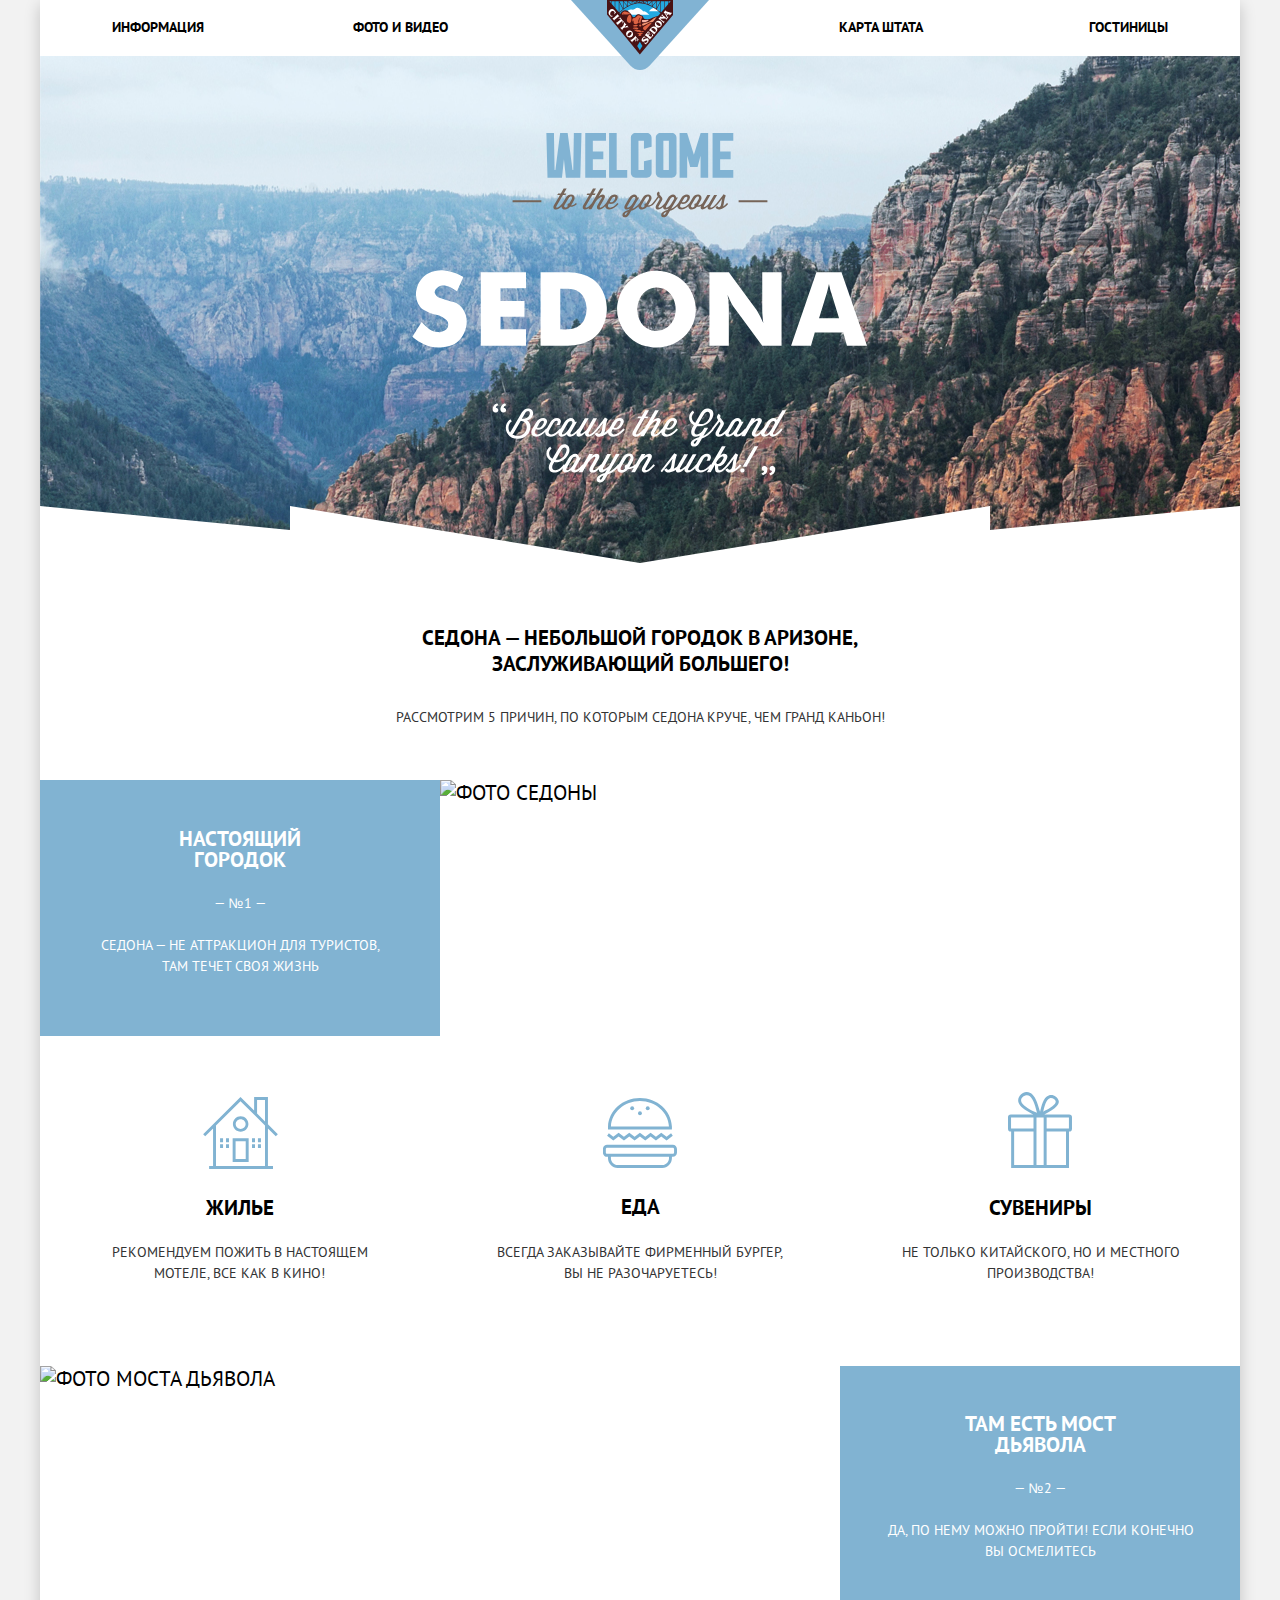
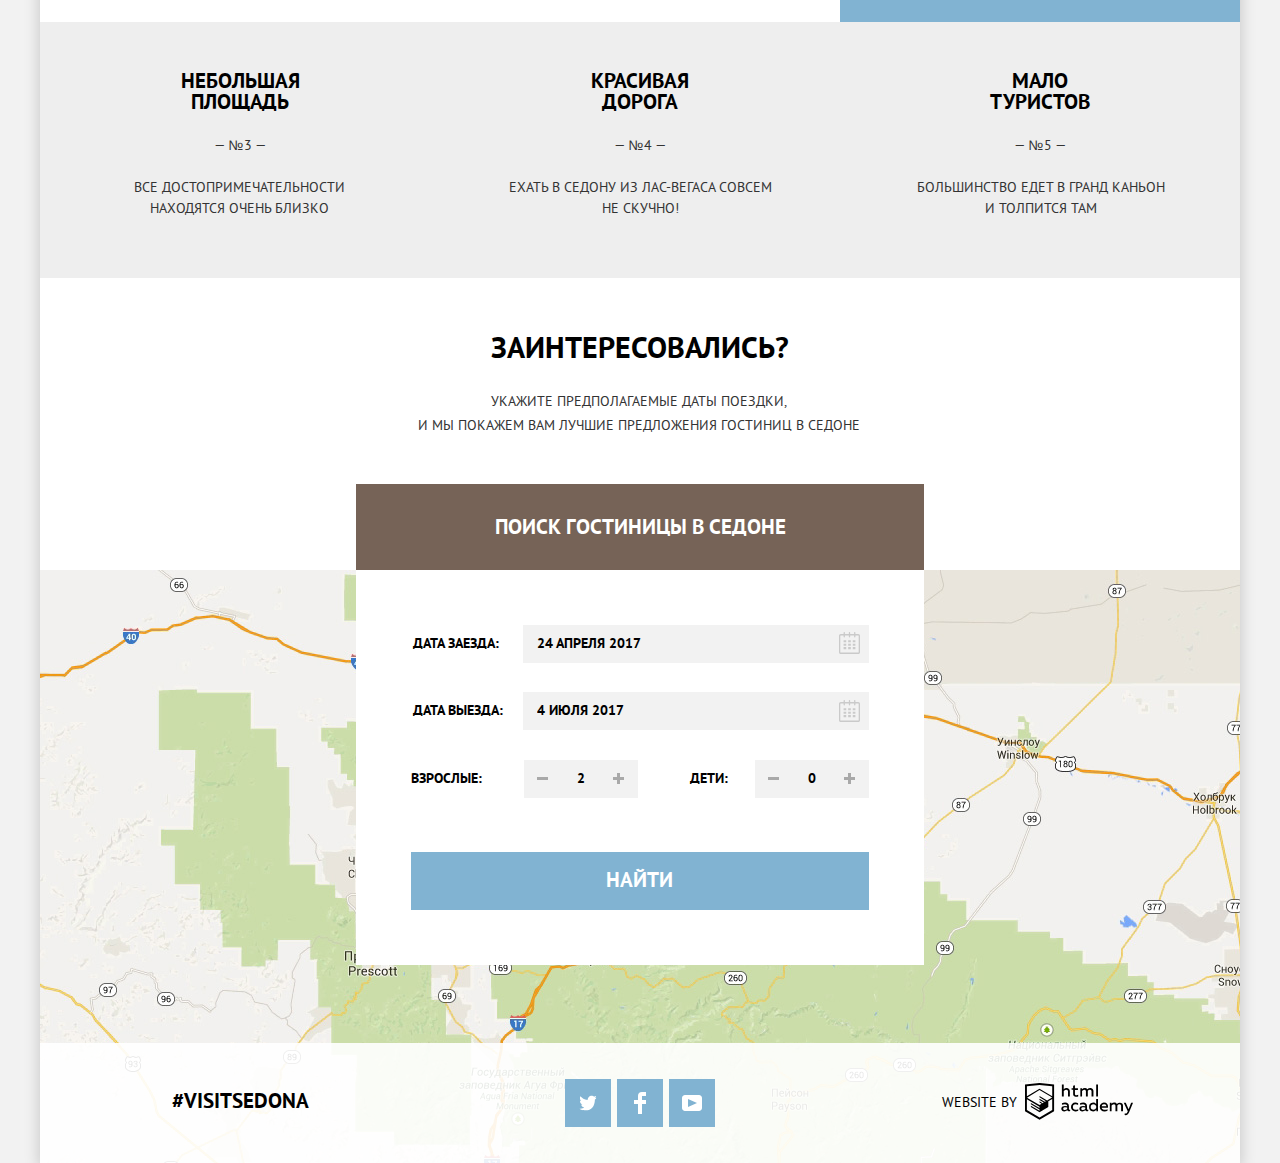
==== commit a8367de5: "Защита-2" ====
--- a/index.html
+++ b/index.html
@@ -249,13 +249,17 @@
                </ul>
             </div>
             <div class="footer-copyright">
+               <div class="foot-cop-web">
                   <b class="web-copyright">Website by</b>
+               </div>  
+               <div class="foot-cop-web-2"> 
                   <a class="link-footer" href="https://htmlacademy.ru/intensive/htmlcss/"  aria-label="Логотип разработчика сайта - 'html academy'">
                      <svg class="logo-footer"  id="Layer_1" data-name="Layer 1" xmlns="http://www.w3.org/2000/svg">
                         <title>htmlacademy</title>
                         <path d="M44.61,26.88a2,2,0,0,0,.55-0.1v1.33a3.25,3.25,0,0,1-1.18.21,1.67,1.67,0,0,1-1.67-1,4.84,4.84,0,0,1-3.14,1.08c-1.51,0-2.91-.83-2.91-2.55,0-2.13,2-2.79,3.71-2.79a11.08,11.08,0,0,1,2.17.25v-0.3c0-1-.76-1.77-2.19-1.77a7.42,7.42,0,0,0-3,.64v-1.7a10.21,10.21,0,0,1,3.19-.55c2.36,0,3.81,1.12,3.81,3.65v3a0.54,0.54,0,0,0,.49.59h0.17Zm-6.44-1.13A1.35,1.35,0,0,0,39.63,27h0.11a3.39,3.39,0,0,0,2.41-1V24.58a9.72,9.72,0,0,0-1.81-.21c-1,0-2.16.33-2.16,1.38h0Zm12.36-6.11a5,5,0,0,1,2.57.64V22a4.08,4.08,0,0,0-2.3-.7,2.75,2.75,0,1,0,0,5.49,5,5,0,0,0,2.43-.64v1.71a6.27,6.27,0,0,1-2.76.57A4.21,4.21,0,0,1,46,24.51q0-.21,0-0.41a4.32,4.32,0,0,1,4.18-4.46h0.38Zm12.17,7.24a2,2,0,0,0,.55-0.1v1.33a3.25,3.25,0,0,1-1.18.21,1.67,1.67,0,0,1-1.67-1,4.84,4.84,0,0,1-3.14,1.08c-1.51,0-2.91-.83-2.91-2.55,0-2.13,2-2.79,3.71-2.79a11.08,11.08,0,0,1,2.17.25v-0.3c0-1-.76-1.77-2.19-1.77a7.42,7.42,0,0,0-3,.64v-1.7a10.21,10.21,0,0,1,3.19-.55c2.36,0,3.81,1.12,3.81,3.65v3a0.54,0.54,0,0,0,.49.59h0.17Zm-6.44-1.13A1.35,1.35,0,0,0,57.73,27h0.11a3.39,3.39,0,0,0,2.41-1V24.58a9.72,9.72,0,0,0-1.81-.21c-1.06,0-2.16.33-2.16,1.38h0ZM73,16V28.2H71.35V26.88a3.88,3.88,0,0,1-3.19,1.54,4.4,4.4,0,0,1,0-8.78,3.81,3.81,0,0,1,3,1.3V16H73Zm-4.53,5.22a2.76,2.76,0,1,0,0,5.52A2.86,2.86,0,0,0,71.15,25V23A2.91,2.91,0,0,0,68.49,21.27ZM79,19.64c3.31,0,4.46,2.68,3.92,5.09H76.7c0.21,1.5,1.67,2.11,3.19,2.11a6.11,6.11,0,0,0,2.64-.59v1.6a7.14,7.14,0,0,1-3,.57C77,28.42,74.78,27,74.78,24a4.18,4.18,0,0,1,4-4.39H79Zm0.09,1.54a2.28,2.28,0,0,0-2.44,2.1v0.06H81.3A2,2,0,0,0,79.13,21.18Zm5.73,7V19.87h1.65v1a3.81,3.81,0,0,1,2.78-1.27A2.86,2.86,0,0,1,91.89,21a4.12,4.12,0,0,1,2.91-1.33A3.06,3.06,0,0,1,98,23V28.2h-1.9V23.05a1.59,1.59,0,0,0-1.42-1.75H94.42a2.8,2.8,0,0,0-2.07,1.12V28.2h-1.9V23.05A1.59,1.59,0,0,0,89,21.31H88.8a3,3,0,0,0-2.21,1.29v5.63H84.86Zm21.31-8.33h1.9l-3.91,9.46c-0.9,2.17-2.09,2.86-3.35,2.86a4.76,4.76,0,0,1-1.1-.14V30.46a2.86,2.86,0,0,0,.85.12c0.9,0,1.58-.64,2.07-1.9l0.17-.42-4-8.4h2l2.86,6.29ZM38.73,1.46V6.22a3.81,3.81,0,0,1,2.7-1.14,3.25,3.25,0,0,1,3.44,3.4v5.15H43V8.72a1.81,1.81,0,0,0-1.61-2h-0.3a2.93,2.93,0,0,0-2.32,1.39v5.52h-1.9V1.46h1.9ZM49.94,2.31v3h3V6.91h-3v3.81c0,1.1.5,1.46,1.58,1.46a4.49,4.49,0,0,0,1.69-.33v1.6A6.8,6.8,0,0,1,51,13.8a2.55,2.55,0,0,1-2.86-2.74V6.89H46.58V5.26h1.5V2.74Zm5.4,11.31V5.28H57v1A3.81,3.81,0,0,1,59.77,5a2.86,2.86,0,0,1,2.6,1.33A4.12,4.12,0,0,1,65.28,5,3.06,3.06,0,0,1,68.44,8.4v5.21h-1.9V8.46a1.59,1.59,0,0,0-1.42-1.75H64.89a2.8,2.8,0,0,0-2.07,1.12v5.78h-1.9V8.46A1.59,1.59,0,0,0,59.5,6.71H59.27A3,3,0,0,0,57.06,8v5.63H55.34ZM71.17,1.45H73V13.6H71.17V1.45ZM14.71,0H14.55L0,1.54V28.21l14.55,8.66,14.55-8.66V1.54Zm12.5,27.1L14.55,34.64,1.9,27.12V16.18l12.59,7.5V25L5.86,19.9v1.31l8.68,5.21v1.39L5.87,22.65V24l8.68,5.21,8.75-5.24V18.31L27.2,16V27.12Zm0-12.53-3.48,2-1.6,1L14.51,13v1.31L21,18.23H21l-0.14.09-1,.54-5.37-3.2V17l4.24,2.52-1,.67-3.2-1.9v1.31l2.1,1.24L14.5,22.1,2,14.65,14.51,7.11Zm0-1.32L14.49,5.76,1.91,13.25v-10L14.56,1.92,27.21,3.25v10h0Z" transform="translate(0 -0.02)"/>
                      </svg>
                   </a>
+            </div>
             </div>
          </footer>
       </div>
--- a/css/style.min.css
+++ b/css/style.min.css
@@ -1 +1 @@
-*,::before,::after{-webkit-box-sizing:inherit;box-sizing:inherit}html{-webkit-box-sizing:border-box;box-sizing:border-box}@font-face{font-family:"PT Sans";src:url(../fonts/pt_sans-web-regular-webfont.woff2),url(../fonts/pt_sans-web-regular-webfont.woff);font-weight:400;font-style:normal}@font-face{font-family:"PT Sans";src:url(../fonts/pt_sans-web-bold-webfont.woff2),url(../fonts/pt_sans-web-bold-webfont.woff);font-weight:700;font-style:normal}body{font-family:"PT Sans","Arial",sans-serif;font-size:21px;line-height:26px;text-transform:uppercase;-webkit-box-sizing:border-box;box-sizing:border-box;position:relative;background-color:#f2f2f2}a{text-decoration:none}@-webkit-keyframes str{0%{-webkit-transform:translateY(0);transform:translateY(0)}70%{-webkit-transform:translateY(20px);transform:translateY(20px)}90%{-webkit-transform:translateY(10px);transform:translateY(10px)}to{-webkit-transform:translateY(0);transform:translateY(0)}}@keyframes str{0%{-webkit-transform:translateY(0);transform:translateY(0)}70%{-webkit-transform:translateY(20px);transform:translateY(20px)}90%{-webkit-transform:translateY(10px);transform:translateY(10px)}to{-webkit-transform:translateY(0);transform:translateY(0)}}@-webkit-keyframes err{0%,to{-webkit-transform:translateX(0);transform:translateX(0)}10%,30%,50%,70%,90%{-webkit-transform:translateX(-10px);transform:translateX(-10px)}20%,40%,60%,80%{-webkit-transform:translateX(10px);transform:translateX(10px)}}@keyframes err{0%,to{-webkit-transform:translateX(0);transform:translateX(0)}10%,30%,50%,70%,90%{-webkit-transform:translateX(-10px);transform:translateX(-10px)}20%,40%,60%,80%{-webkit-transform:translateX(10px);transform:translateX(10px)}}.foot{display:-webkit-box;display:-ms-flexbox;display:flex;width:1200px;background-color:rgba(255,255,255,.9);position:absolute;bottom:0;min-height:120px;z-index:1}.foot-hotels{display:-webkit-box;display:-ms-flexbox;display:flex;width:1200px;min-height:120px;background-color:#fff;border-top:1px solid rgba(0,1,1,.2)}.container{position:relative;width:1200px;margin:0 auto;background-color:#fff;-webkit-box-shadow:0 5px 15px rgba(0,0,0,.2);box-shadow:0 5px 15px rgba(0,0,0,.2)}.main-navigation{position:relative;background-color:#fff;min-height:56px}.info1{width:239px;min-height:30px;padding-left:72px;padding-bottom:14px;padding-top:12px;display:block;word-break:break-all}.fhoto1{width:239px;padding-left:74px;padding-bottom:14px;padding-top:12px;display:block}.map1{text-align:right;width:239px;padding-bottom:14px;padding-top:12px;padding-right:78px;margin-left:auto;display:block}.hotels1{text-align:right;width:239px;padding-bottom:14px;padding-top:12px;padding-right:72px;display:block}.container-navigation{list-style-type:none;min-height:56px;background-color:#fff;display:-webkit-box;display:-ms-flexbox;display:flex;-ms-flex-wrap:wrap;flex-wrap:wrap;-webkit-box-pack:justify;-ms-flex-pack:justify;justify-content:space-between;padding:0;margin:0}li:nth-child(4n+2){margin-right:auto}li:nth-child(4n+3){margin-left:239px}.site-navigation-section{font-size:14px;font-weight:700;color:#000}.site-navigation-section:hover{color:#81b3d2}.site-navigation-section:active{color:rgba(0,0,0,.3)}.site-navigation-section-curret{font-size:14px;font-weight:700;color:#000;color:#766357}.description-town{max-width:500px;font-size:21px;font-weight:700;line-height:26px;color:#000;display:block;margin-right:auto;margin-left:auto;text-align:center;margin-top:22px}.advantages{width:500px;font-size:14px;font-weight:400;line-height:26px;color:#333;display:block;margin-left:auto;margin-right:auto;padding-top:25px;text-align:center}.visually-hidden{position:absolute;width:1px;height:1px;border:0;padding:0;white-space:nowrap;-webkit-clip-path:inset(100%);clip-path:inset(100%);clip:rect(0 0 0 0);overflow:hidden}.hotel-search{margin-top:0}.trip-selection{font-size:30px;font-weight:700;line-height:36px;color:#000;display:block;margin-left:auto;margin-right:auto;width:800px;padding-top:53px;text-align:center}.advantages-selection{font-size:14px;font-weight:400;line-height:24px;color:#333;display:block;width:1000px;padding-top:20px;text-align:center;padding-left:96px;padding-right:98px;margin:0 auto}.advantages-selection2{font-size:14px;font-weight:400;line-height:24px;color:#333;display:block;margin-left:auto;margin-right:auto;margin-top:0;width:1000px;text-align:center;padding-left:200px;padding-right:200px;padding-top:0}.selection-button{font-family:"PT Sans","Arial",sans-serif;text-transform:uppercase;font-size:21px;font-weight:700;line-height:26px;color:#fff;background-color:#766357;width:568px;min-height:86px;display:block;margin-left:auto;margin-right:auto;border:0;margin-top:47px;text-align:center;padding:3px 0 0 1px}.point-one{display:-webkit-box;display:-ms-flexbox;display:flex;-ms-flex-wrap:wrap;flex-wrap:wrap;-webkit-box-align:start;-ms-flex-align:start;align-items:flex-start}.point-one p{text-align:center}.point-one-headline{max-width:151px;font-size:21px;font-weight:700;line-height:21px;text-align:center;color:#fff;padding-top:22px;padding-bottom:10px;margin:0;margin-right:auto;margin-left:auto}.point-one-description{font-size:14px;font-weight:400;line-height:21px;color:#fff;width:400px;min-height:256px;background-color:#81b3d2;padding-top:29px}.desc-one{margin:0;padding:11px 56px 59px 57px}.desc-two{margin:0;padding:11px 40px 59px 41px}.desc-three{margin:0;padding:11px 82px 59px 81px}.desc-four{margin:0;padding:11px 62px 59px}.desc-five{margin:0;padding:11px 74px 59px 75px}.headline-bridge{padding-top:21px}.number{margin:0;padding-top:10px;padding-bottom:10px}.number-gray{margin:0;padding-top:10px;padding-bottom:10px}.point-one-headline-gray{max-width:151px;font-size:21px;font-weight:700;line-height:21px;text-align:center;color:#000;padding-top:22px;padding-bottom:10px;margin:0;margin-right:auto;margin-left:auto}.house-image-1{margin-top:61px}.house-image-2{margin-top:62px}.souvenirs-image-1{margin-top:55px}.house-desc{margin:0;padding:21px 60px 82px 59px}.food-desc{margin:0;padding:22px 51px 82px}.souvenirs-desc{margin:0;padding:21px 45px 82px 46px}.point-one-features{font-size:14px;font-weight:400;line-height:21px;text-align:center;color:#333;width:400px;min-height:330px;-webkit-box-align:center;-ms-flex-align:center;align-items:center}.point-one-features-last{font-size:14px;font-weight:400;line-height:21px;text-align:center;color:#333;width:400px;min-height:256px;-webkit-box-align:center;-ms-flex-align:center;align-items:center;background-color:#eee;padding-top:29px}.feature-font{font-size:21px;font-weight:700;line-height:21px;text-align:center;color:#000;margin-bottom:0;margin-top:25px}.form-zone{display:-webkit-box;display:-ms-flexbox;display:flex;-webkit-box-pack:justify;-ms-flex-pack:justify;-webkit-box-align:baseline;-ms-flex-align:baseline;align-items:baseline;margin-bottom:28px;margin-top:0;padding-top:2px;position:relative}.form-zone-2{display:-webkit-box;display:-ms-flexbox;display:flex;-webkit-box-pack:justify;-ms-flex-pack:justify;justify-content:space-between;-webkit-box-align:baseline;-ms-flex-align:baseline;align-items:baseline;margin-bottom:30px;margin-top:0;padding-top:1px;position:relative}.font-zone{font-size:14px;font-weight:700;line-height:26px;color:#000}.form-zone-short{margin-bottom:54px;display:-webkit-box;display:-ms-flexbox;display:flex;-webkit-box-align:baseline;-ms-flex-align:baseline;align-items:baseline;-webkit-box-pack:justify;-ms-flex-pack:justify;justify-content:space-between;position:relative}.form-search{width:346px;height:38px;background-color:#f2f2f2;font-weight:700;text-transform:uppercase;padding-left:12px;padding-right:36px;border:2px solid;border-color:transparent;margin-left:auto}.form-search2{width:114px;height:38px;padding-left:38px;padding-right:38px;text-align:center;background-color:#f2f2f2;font-weight:700;text-transform:uppercase;border:2px solid;border-color:transparent}.housing-options{min-height:304px}.options-back{min-height:218px;width:1200px;background-image:url(../img/filterbackground.jpg);background-position:center;background-color:#6e8499;background-size:1200px,218px;display:-webkit-box;display:-ms-flexbox;display:flex;-ms-flex-wrap:wrap;flex-wrap:wrap;padding:30px 72px 10px}.checkbox-form{max-width:241px;min-height:45px;border:none;margin:0;padding:0}.checkbox:nth-child(2){margin-left:80px}.sorting{width:1200px;min-height:86px;display:-webkit-box;display:-ms-flexbox;display:flex;-ms-flex-wrap:wrap;flex-wrap:wrap;-webkit-box-align:center;-ms-flex-align:center;align-items:center}.find-item{width:190px;min-height:24px;font-size:21px;font-weight:700;line-height:26px;padding-left:73px;padding-top:10px;padding-bottom:8px}.sorting-prm{margin-left:46px;width:76px;min-height:11px;font-size:12px;font-weight:400;line-height:11px;word-wrap:break-word}.price{width:60px;min-height:15px;margin-left:39px;color:#81b3d2}.sorting-type{width:49px;min-height:14px;margin-left:21px;border-bottom-style:dotted;border-width:1px;border-color:#81b3d2;color:#cacaca}.sorting-rating{width:76px;min-height:14px;margin-left:32px;border-bottom-style:dotted;border-width:1px;border-color:#81b3d2;color:#cacaca}.sorting a:hover{color:#81b3d2}.sorting a:active{color:#000;border:0}.sorting a{font-size:12px;font-weight:400;line-height:15px}.up-dwn{width:33px;min-height:11px;margin-left:auto;margin-right:73px;padding-bottom:3px;display:-webkit-box;display:-ms-flexbox;display:flex;-webkit-box-pack:justify;-ms-flex-pack:justify;justify-content:space-between}.btn-updn{width:11px;min-height:10px;padding:0;outline:0;border:0;background:0 0}.btn-updn:focus{outline:thin dotted;outline:10px auto -webkit-focus-ring-color;outline-offset:-2px}.btn-color{fill:#cacaca}.btn-color:hover{fill:#000}.btn-color:active{fill:#81b3d2}.checkbox{position:relative;width:175px;min-height:155px;line-height:.5}.checkbox label{display:inline-block;vertical-align:middle;max-width:141px;font-size:14px;font-weight:400;line-height:21px;color:#fff;margin-bottom:22px}.checkbox p{font-size:16px;font-weight:700;line-height:21px;color:#fff;margin-bottom:21px;margin-top:0}.label-1{padding-left:2px}.label-2{padding-left:2px;width:99px}.adult-label{width:99px}.child-label{margin-left:38px;width:51px}.hotel-name{max-width:257px;min-height:26px;font-size:21px;font-weight:700;line-height:26px;text-align:left;color:#000;margin-bottom:0;margin-top:0;padding-bottom:4px;padding-right:0;display:inline-block;vertical-align:middle}.hotel-headline{display:inline-block;vertical-align:middle;text-align:left;margin:0}.type-price{max-width:160px;min-height:34px;font-size:14px;font-weight:400;line-height:21px;text-align:left;color:#333;word-wrap:break-word}.type-hotel{max-width:111px;min-height:34px;font-size:14px;font-weight:400;line-height:21px;text-align:left;color:#333;padding-bottom:13px;word-wrap:break-word}.rating{display:block;font-size:14px;font-weight:400;line-height:21px;text-align:right;color:#666;background-color:#f2f2f2;width:112px;min-height:27px;margin-top:48px;margin-left:16px;padding-bottom:3px;word-wrap:break-word;padding:3px 12px 1px 0}.star-hotel-2{background-image:url(../img/star.svg);background-size:18px,17px;background-repeat:space;height:17px;width:41px;margin-top:4px;margin-left:auto;margin-right:0}.star-hotel-3{background-image:url(../img/star.svg);background-size:18px,17px;background-repeat:space;height:17px;width:65px;margin-top:4px;margin-left:auto;margin-right:0}.star-hotel-4{background-image:url(../img/star.svg);background-size:18px,17px;background-repeat:space;min-height:18px;width:89px;margin-top:4px;margin-right:auto}.hotel-name:hover{color:#81b3d2}.hotel-name:active{color:rgba(0,0,0,.3)}.button-date{display:block;position:absolute;right:0;top:1px;border:0;padding-right:9px;padding-top:8px;padding-bottom:4px;background-color:transparent}.button-more{font-family:"PT Sans","Arial",sans-serif;text-transform:uppercase;font-size:14px;font-weight:700;line-height:21px;text-align:center;color:#fff;width:110px;min-height:27px;background-color:#81b3d2;margin-bottom:1px;padding-top:5px;word-wrap:break-word;border-width:0}.button-more:not(:first-child){margin-left:7px;margin-right:auto}.button-reservation{font-family:"PT Sans","Arial",sans-serif;text-transform:uppercase;font-size:14px;font-weight:700;line-height:21px;text-align:center;color:#fff;width:142px;min-height:27px;background-color:#766357;padding-top:5px;padding-left:0;padding-right:2px;margin-left:5px;word-wrap:break-word;border-width:0}.button-reservation:not(:first-child){margin-left:7px;margin-right:auto}.button-more:hover{color:#fff;background-color:#669ec0}.button-more:active{color:rgba(255,255,255,.3);background-color:#5496bd}.button-reservation:hover{color:#fff;background-color:#604e43}.button-reservation:active{color:rgba(255,255,255,.3);background-color:#503e33}.modal{position:absolute;left:26.3%;z-index:999999}.date-selection-map{background-image:url(../img/map.jpg);background-size:1200px,593px;background-color:#e7f1ce;width:1200px;min-height:588px;margin-left:auto;margin-right:auto}.selection-button:hover{color:#fff;background-color:#604e43}.selection-button:active{color:rgba(255,255,255,.3);background-color:#503e33}.find-button{font-family:"PT Sans","Arial",sans-serif;text-transform:uppercase;font-size:21px;font-weight:700;line-height:26px;color:#fff;background-color:#81b3d2;width:458px;min-height:58px;border:0;margin-left:auto;margin-right:auto;padding-top:2px;white-space:pre-line}.find-button:hover{color:#fff;background-color:#669ec0}.find-button:active{color:rgba(255,255,255,.3);background-color:#5496bd}.form-search:hover,.form-search2:hover{background-color:#ebebeb}.form-search:focus,.form-search2:focus{background-color:#fff;border-color:#e5e5e5;outline:0}.calendar{fill:#cacaca}.calendar:hover{fill:#000}.calendar:active{fill:#81b3d2}.visit{display:inline-block;vertical-align:middle;max-width:227px;min-height:18px;text-align:center;overflow-wrap:break-word;margin:auto;font-size:21px;font-weight:700;line-height:1.24;color:#000}.web-copyright{width:82px;min-height:30px;font-size:14px;font-weight:400;line-height:1.86;color:#000;margin-left:auto;margin-right:0;padding-left:1px}.logo-sedona{display:block;position:absolute;left:530px;right:auto;z-index:4}.sedona-img{padding-bottom:2px}.for-visit{display:-webkit-box;display:-ms-flexbox;display:flex;width:400px;margin:0;-webkit-box-align:center;-ms-flex-align:center;align-items:center;-ms-flex-wrap:wrap;flex-wrap:wrap}ul.footer-social li{margin:3px;list-style-type:none}.footer-social{display:-webkit-box;display:-ms-flexbox;display:flex;-webkit-box-align:center;-ms-flex-align:center;align-items:center;-webkit-box-pack:center;-ms-flex-pack:center;justify-content:center;margin-top:0;margin-bottom:0;padding-left:0;padding-bottom:0;padding-top:0;-ms-flex-wrap:wrap;flex-wrap:wrap}.social-block{width:400px;padding-top:33px;padding-bottom:33px}.footer-copyright{display:-webkit-box;display:-ms-flexbox;display:flex;-webkit-box-pack:center;-ms-flex-pack:center;-ms-flex-item-align:center;width:400px;min-height:120px;-ms-flex-align:center;-webkit-box-align:center;align-items:center;-ms-flex-wrap:wrap;flex-wrap:wrap}.logo-footer{width:115px;height:41px;margin-right:100px}.logo-footer:hover{fill:#81b3d2}.logo-footer:active{fill:#bdbbbc}.link-footer{min-height:42px;-webkit-box-align:center;-ms-flex-align:center;align-items:center;-ms-flex-item-align:end;align-self:flex-end;margin-left:0;width:119px;margin-right:96px;padding-top:40px;padding-bottom:33px}.property-description{margin-left:auto;margin-right:auto}.point{width:1200px;min-height:1100px;margin-top:50px;display:-webkit-box;display:-ms-flexbox;display:flex;-ms-flex-wrap:wrap;flex-wrap:wrap;-webkit-box-align:start;-ms-flex-align:start;align-items:flex-start}.section-content{display:-webkit-box;display:-ms-flexbox;display:flex;-ms-flex-wrap:wrap;flex-wrap:wrap;max-width:1200px;min-height:330px}.main-welcom-fon{background-color:#d7e5f0;background-image:url(../img/background.jpg);background-position:50% 21%;min-height:507px;background-repeat:no-repeat;text-align:center;padding-top:76px;padding-bottom:73px;position:relative}.welcom-fone{width:456px;padding-top:0;height:352px}.polygon{position:absolute;left:0;bottom:0}.block-sedona{width:1200px;margin-right:auto;margin-left:auto;padding-top:21px;padding-right:0;padding-left:0;margin-bottom:0}.white-fone-search{width:1200px;background-color:#fff;margin-left:auto;margin-right:auto}.form-fone{display:none;z-index:99;width:568px;background-color:#fff;padding:55px;padding-top:53px}.display-show{display:block;-webkit-animation-name:str;animation-name:str;-webkit-animation-duration:.3s;animation-duration:.3s}.display-error{-webkit-animation-name:err;animation-name:err;-webkit-animation-duration:.3s;animation-duration:.3s}.button-form{border:0}.form-quantity{position:relative}.button-minus{position:absolute;left:0;width:38px;height:38px;background-color:#f2f2f2}.button-minus2{position:absolute;left:344px;width:38px;height:38px;background-color:#f2f2f2}.button-plus{position:absolute;top:0;right:0;width:38px;height:38px;background-color:#f2f2f2}.button-plus2{position:absolute;top:30px;left:174px;width:38px;height:38px;background-color:#f2f2f2}.social-button{position:relative;background-color:#81b3d2;width:46px;height:48px;display:block;fill:#fff}.social-tw{position:absolute;left:50%;top:50%;-webkit-transform:translate(-50%,-50%);-ms-transform:translate(-50%,-50%);transform:translate(-50%,-50%);width:17px;height:15px}.social-f{position:absolute;left:50%;top:50%;-webkit-transform:translate(-50%,-50%);-ms-transform:translate(-50%,-50%);transform:translate(-50%,-50%);width:12px;height:22px}.social-y{position:absolute;left:50%;top:50%;-webkit-transform:translate(-50%,-50%);-ms-transform:translate(-50%,-50%);transform:translate(-50%,-50%);width:20px;height:16px}.social-button:hover{background-color:#669ec0}.social-button:active{background-color:#5496bd;fill-opacity:.5}.butmp{stroke:#a9a9a9;background-color:transparent}.butmp:hover{stroke:#000}.butmp:active{stroke:#81b3d2}.directory-listing{display:-webkit-box;display:-ms-flexbox;display:flex;-ms-flex-wrap:wrap;flex-wrap:wrap;margin:0;border-top:1px solid rgba(0,1,1,.2);min-height:151px;padding:23px 72px 20px}.directory-listing-border{border-bottom:1px solid rgba(0,1,1,.2)}.directory-item-image{padding-top:5px;margin:0;min-height:90px}.directory-item-rating{margin-left:auto}.housing-list{width:1200px;margin:0 auto}.directory-item{margin-bottom:10px;margin-left:30px}.hotel-flex-button{display:-webkit-box;display:-ms-flexbox;display:flex;-ms-flex-wrap:wrap;flex-wrap:wrap;-webkit-box-orient:horizontal;-webkit-box-direction:normal;-ms-flex-direction:row;flex-direction:row;padding-top:2px}.hotel-flex{max-width:785px;display:-webkit-box;display:-ms-flexbox;display:flex;-ms-flex-wrap:wrap;flex-wrap:wrap;-webkit-box-orient:horizontal;-webkit-box-direction:normal;-ms-flex-direction:row;flex-direction:row;padding-top:0}.directory-item3{margin-left:auto;display:-webkit-box;display:-ms-flexbox;display:flex;-webkit-box-orient:vertical;-webkit-box-direction:normal;-ms-flex-direction:column;flex-direction:column;-webkit-box-pack:justify;-ms-flex-pack:justify;justify-content:space-between}.type-hotel{padding-bottom:11px}.type-hotel:not(:first-child){padding-left:38px}.type-price{padding-left:38px}.type-price-3000{padding-left:64px}.type-price-2000{padding-left:21px}.checkbox input[type=checkbox]{position:absolute;display:block;width:24px;height:24px}.checkbox input[type=checkbox]+label{position:relative;padding-left:40px;padding-top:2px;display:inline-block;vertical-align:middle}.checkbox input[type=checkbox]+label:before{display:inline-block;width:26px;height:24px;background:url(../img/checkboxoff.svg);background-repeat:no-repeat;content:" ";vertical-align:middle;position:absolute;left:0;top:0}.checkbox input[type=checkbox]:checked+label:before{background-image:url(../img/checkboxon.svg)}.checkbox input[type=checkbox]:disabled+label:before{background-image:url(../img/checkboxoff-2.png);stroke:#6a6a6a}.checkbox input[type=checkbox]:checked:disabled+label:before{background-image:url(../img/checkboxon-2.png);stroke:#6a6a6a}.checkbox input[type=checkbox]:focus+label:before{outline:thin dotted;outline:5px auto -webkit-focus-ring-color;outline-offset:-2px}.filter-range{max-width:320px;min-height:156px;margin-left:auto;margin-right:0;padding:0;border:none}.filter-range-title{font-size:16px;font-weight:700;line-height:21px;color:#fff;margin:0;padding-bottom:7px}.price-controls label,.btn-transparent,.price-controls input{font-size:14px;font-weight:400;line-height:21px;color:#fff;text-transform:uppercase}.price-controls{width:317px;height:36px;margin-bottom:19px;border:2px solid #fff;border-radius:2px;position:relative}.price-controls::after{content:"";position:absolute;top:50%;left:50%;-webkit-transform:translate(-50%,-50%);-ms-transform:translate(-50%,-50%);transform:translate(-50%,-50%);width:2px;height:22px;background:#fff}.price-controls label{display:inline-block;vertical-align:middle;vertical-align:top;cursor:pointer}.min-price{padding-left:64px;padding-top:4px}.max-price{width:148px;padding-top:5px;padding-left:88px}.price-controls input{width:33px;margin:0;background:0 0;border:0}.range-controls{position:relative;margin-bottom:28px}.range-controls .scale{width:316px;height:2px;background:rgba(255,255,255,.3)}.range-controls .bar{width:83%;height:2px;background:#fff}.range-toggle{position:absolute;top:-9px;width:20px;height:20px;background:#ababab;border:8px solid #fff;border-radius:50%;-webkit-box-shadow:0 2px 1px 0 rgba(0,1,1,.2);box-shadow:0 2px 1px 0 rgba(0,1,1,.2);cursor:pointer;padding:0}.range-toggle-min{left:0}.range-toggle-max{left:79.5%}.range-toggle:hover{-webkit-transform:scale(1.1,1.1);-ms-transform:scale(1.1,1.1);transform:scale(1.1,1.1)}.btn-transparent{margin-top:5px;margin-left:84px;width:137px;min-height:36px;display:inline-block;vertical-align:middle;overflow:hidden;font-size:14px;line-height:20px;color:#fff;text-transform:uppercase;background:0 0;border:2px solid #fff;border-radius:2px;cursor:pointer;word-wrap:break-word;text-align:center;padding-left:17px;padding-right:15px}.btn-transparent:hover{color:#000;background:#fff}+*,::before,::after{-webkit-box-sizing:inherit;box-sizing:inherit}html{-webkit-box-sizing:border-box;box-sizing:border-box}@font-face{font-family:"PT Sans";src:url(../fonts/pt_sans-web-regular-webfont.woff2),url(../fonts/pt_sans-web-regular-webfont.woff);font-weight:400;font-style:normal}@font-face{font-family:"PT Sans";src:url(../fonts/pt_sans-web-bold-webfont.woff2),url(../fonts/pt_sans-web-bold-webfont.woff);font-weight:700;font-style:normal}body{font-family:"PT Sans","Arial",sans-serif;font-size:21px;line-height:26px;text-transform:uppercase;-webkit-box-sizing:border-box;box-sizing:border-box;position:relative;background-color:#f2f2f2}a{text-decoration:none}@-webkit-keyframes str{0%{-webkit-transform:translateY(0);transform:translateY(0)}70%{-webkit-transform:translateY(20px);transform:translateY(20px)}90%{-webkit-transform:translateY(10px);transform:translateY(10px)}to{-webkit-transform:translateY(0);transform:translateY(0)}}@keyframes str{0%{-webkit-transform:translateY(0);transform:translateY(0)}70%{-webkit-transform:translateY(20px);transform:translateY(20px)}90%{-webkit-transform:translateY(10px);transform:translateY(10px)}to{-webkit-transform:translateY(0);transform:translateY(0)}}@-webkit-keyframes err{0%,to{-webkit-transform:translateX(0);transform:translateX(0)}10%,30%,50%,70%,90%{-webkit-transform:translateX(-10px);transform:translateX(-10px)}20%,40%,60%,80%{-webkit-transform:translateX(10px);transform:translateX(10px)}}@keyframes err{0%,to{-webkit-transform:translateX(0);transform:translateX(0)}10%,30%,50%,70%,90%{-webkit-transform:translateX(-10px);transform:translateX(-10px)}20%,40%,60%,80%{-webkit-transform:translateX(10px);transform:translateX(10px)}}.foot{display:-webkit-box;display:-ms-flexbox;display:flex;width:1200px;background-color:rgba(255,255,255,.9);position:absolute;bottom:0;min-height:120px;z-index:1}.foot-hotels{display:-webkit-box;display:-ms-flexbox;display:flex;width:1200px;min-height:120px;background-color:#fff;border-top:1px solid rgba(0,1,1,.2)}.container{position:relative;width:1200px;margin:0 auto;background-color:#fff;-webkit-box-shadow:0 5px 15px rgba(0, 0, 0, .2);box-shadow:0 5px 15px rgba(0,0,0,.2)}.main-navigation{position:relative;background-color:#fff;min-height:56px}.info1{width:239px;min-height:30px;padding-left:72px;padding-bottom:14px;padding-top:12px;display:block;word-break:break-all}.fhoto1{width:239px;padding-left:74px;padding-bottom:14px;padding-top:12px;display:block}.map1{text-align:right;width:239px;padding-bottom:14px;padding-top:12px;padding-right:78px;margin-left:auto;display:block}.hotels1{text-align:right;width:239px;padding-bottom:14px;padding-top:12px;padding-right:72px;display:block}.container-navigation{list-style-type:none;min-height:56px;background-color:#fff;display:-webkit-box;display:-ms-flexbox;display:flex;-ms-flex-wrap:wrap;flex-wrap:wrap;-webkit-box-pack:justify;-ms-flex-pack:justify;justify-content:space-between;padding:0;margin:0}li:nth-child(4n+2){margin-right:auto}li:nth-child(4n+3){margin-left:239px}.site-navigation-section{font-size:14px;font-weight:700;color:#000}.site-navigation-section:hover{color:#81b3d2}.site-navigation-section:active{color:rgba(0,0,0,.3)}.site-navigation-section-curret{font-size:14px;font-weight:700;color:#000;color:#766357}.description-town{max-width:500px;font-size:21px;font-weight:700;line-height:26px;color:#000;display:block;margin-right:auto;margin-left:auto;text-align:center;margin-top:22px}.advantages{width:500px;font-size:14px;font-weight:400;line-height:26px;color:#333;display:block;margin-left:auto;margin-right:auto;padding-top:25px;text-align:center}.visually-hidden{position:absolute;width:1px;height:1px;border:0;padding:0;white-space:nowrap;-webkit-clip-path:inset(100%);clip-path:inset(100%);clip:rect(0 0 0 0);overflow:hidden}.hotel-search{margin-top:0}.trip-selection{font-size:30px;font-weight:700;line-height:36px;color:#000;display:block;margin-left:auto;margin-right:auto;width:800px;padding-top:53px;text-align:center}.advantages-selection{font-size:14px;font-weight:400;line-height:24px;color:#333;display:block;width:1000px;margin-left:auto;margin-right:auto;margin-bottom:0;margin-top:0;padding-top:20px;text-align:center;padding-left:96px;padding-right:98px}.advantages-selection2{font-size:14px;font-weight:400;line-height:24px;color:#333;display:block;margin-left:auto;margin-right:auto;margin-top:0;width:1000px;text-align:center;padding-left:200px;padding-right:200px;padding-top:0}.selection-button{font-family:"PT Sans","Arial",sans-serif;text-transform:uppercase;font-size:21px;font-weight:700;line-height:26px;color:#fff;background-color:#766357;width:568px;min-height:86px;display:block;margin-left:auto;margin-right:auto;border:0;padding-top:3px;padding-bottom:0;padding-left:1px;padding-right:0;margin-top:47px;text-align:center}.point-one{display:-webkit-box;display:-ms-flexbox;display:flex;-ms-flex-wrap:wrap;flex-wrap:wrap;-webkit-box-align:start;-ms-flex-align:start;align-items:flex-start}.point-one p{text-align:center}.point-one-headline{max-width:151px;font-size:21px;font-weight:700;line-height:21px;text-align:center;color:#fff;padding-top:22px;padding-bottom:10px;margin:0;margin-right:auto;margin-left:auto}.point-one-description{font-size:14px;font-weight:400;line-height:21px;color:#fff;width:400px;min-height:256px;background-color:#81b3d2;padding-top:29px}.desc-one{margin:0;padding-top:11px;padding-bottom:59px;padding-right:56px;padding-left:57px}.desc-two{margin:0;padding-left:41px;padding-right:40px;padding-top:11px;padding-bottom:59px}.desc-three{margin:0;padding-left:81px;padding-right:82px;padding-top:11px;padding-bottom:59px}.desc-four{margin:0;padding-left:62px;padding-right:62px;padding-top:11px;padding-bottom:59px}.desc-five{margin:0;padding-left:75px;padding-right:74px;padding-top:11px;padding-bottom:59px}.headline-bridge{padding-top:21px}.number{margin:0;padding-top:10px;padding-bottom:10px}.number-gray{margin:0;padding-top:10px;padding-bottom:10px}.point-one-headline-gray{max-width:151px;font-size:21px;font-weight:700;line-height:21px;text-align:center;color:#000;padding-top:22px;padding-bottom:10px;margin:0;margin-right:auto;margin-left:auto}.house-image-1{margin-top:61px}.house-image-2{margin-top:62px}.souvenirs-image-1{margin-top:55px}.house-desc{margin:0;padding-top:21px;padding-bottom:82px;padding-left:59px;padding-right:60px}.food-desc{margin:0;padding-left:51px;padding-right:51px;padding-top:22px;padding-bottom:82px}.souvenirs-desc{margin:0;padding-left:46px;padding-right:45px;padding-top:21px;padding-bottom:82px}.point-one-features{font-size:14px;font-weight:400;line-height:21px;text-align:center;color:#333;width:400px;min-height:330px;-webkit-box-align:center;-ms-flex-align:center;align-items:center}.point-one-features-last{font-size:14px;font-weight:400;line-height:21px;text-align:center;color:#333;width:400px;min-height:256px;-webkit-box-align:center;-ms-flex-align:center;align-items:center;background-color:#eee;padding-top:29px}.feature-font{font-size:21px;font-weight:700;line-height:21px;text-align:center;color:#000;margin-bottom:0;margin-top:25px}.form-zone{display:-webkit-box;display:-ms-flexbox;display:flex;-webkit-box-pack:justify;-ms-flex-pack:justify;-webkit-box-align:baseline;-ms-flex-align:baseline;align-items:baseline;margin-bottom:28px;margin-top:0;padding-top:2px;position:relative}.form-zone-2{display:-webkit-box;display:-ms-flexbox;display:flex;-webkit-box-pack:justify;-ms-flex-pack:justify;justify-content:space-between;-webkit-box-align:baseline;-ms-flex-align:baseline;align-items:baseline;margin-bottom:30px;margin-top:0;padding-top:1px;position:relative}.font-zone{font-size:14px;font-weight:700;line-height:26px;color:#000}.form-zone-short{margin-bottom:54px;display:-webkit-box;display:-ms-flexbox;display:flex;-webkit-box-align:baseline;-ms-flex-align:baseline;align-items:baseline;-webkit-box-pack:justify;-ms-flex-pack:justify;justify-content:space-between;position:relative}.form-search{width:346px;height:38px;background-color:#f2f2f2;font-weight:700;text-transform:uppercase;padding-left:12px;padding-right:36px;border:2px solid;border-color:transparent;margin-left:auto}.form-search2{width:114px;height:38px;padding-left:38px;padding-right:38px;text-align:center;background-color:#f2f2f2;font-weight:700;text-transform:uppercase;border:2px solid;border-color:transparent}.housing-options{min-height:304px}.options-back{min-height:218px;width:1200px;background-image:url(../img/filterbackground.jpg);background-position:center;background-color:#6e8499;background-size:1200px, 218px;display:-webkit-box;display:-ms-flexbox;display:flex;-ms-flex-wrap:wrap;flex-wrap:wrap;padding:30px 72px 10px 72px}.checkbox-form{max-width:241px;min-height:45px;border:none;margin:0px;padding:0px}.checkbox:nth-child(2){margin-left:80px}.sorting{width:1200px;min-height:86px;display:-webkit-box;display:-ms-flexbox;display:flex;-ms-flex-wrap:wrap;flex-wrap:wrap;-webkit-box-align:center;-ms-flex-align:center;align-items:center}.find-item{width:190px;min-height:24px;font-size:21px;font-weight:700;line-height:26px;padding-left:73px;padding-top:10px;padding-bottom:8px}.sorting-prm{margin-left:46px;width:76px;min-height:11px;font-size:12px;font-weight:400;line-height:11px;word-wrap:break-word}.price{width:60px;min-height:15px;margin-left:39px;color:#81b3d2}.sorting-type{width:49px;min-height:14px;margin-left:21px;border-bottom-style:dotted;border-width:1px;border-color:#81b3d2;color:#cacaca}.sorting-rating{width:76px;min-height:14px;margin-left:32px;border-bottom-style:dotted;border-width:1px;border-color:#81b3d2;color:#cacaca}.sorting a:hover{color:#81b3d2}.sorting a:active{color:#000;border:0}.sorting a{font-size:12px;font-weight:400;line-height:15px}.up-dwn{width:33px;min-height:11px;margin-left:auto;margin-right:73px;padding-bottom:3px;display:-webkit-box;display:-ms-flexbox;display:flex;-webkit-box-pack:justify;-ms-flex-pack:justify;justify-content:space-between}.btn-updn{width:11px;min-height:10px;padding:0;outline:0;border:0;background:0 0}.btn-updn:focus{outline:thin dotted;outline:10px auto -webkit-focus-ring-color;outline-offset:-2px}.btn-color{fill:#cacaca}.btn-color:hover{fill:#000}.btn-color:active{fill:#81b3d2}.checkbox{position:relative;width:175px;min-height:155px;line-height: .5}.checkbox label{display:inline-block;vertical-align:middle;max-width:141px;font-size:14px;font-weight:400;line-height:21px;color:#fff;margin-bottom:22px}.checkbox p{font-size:16px;font-weight:700;line-height:21px;color:#fff;margin-bottom:21px;margin-top:0}.label-1{padding-left:2px}.label-2{padding-left:2px;width:99px}.adult-label{width:99px}.child-label{margin-left:38px;width:51px}.hotel-name{max-width:257px;min-height:26px;font-size:21px;font-weight:700;line-height:26px;text-align:left;color:#000;margin-bottom:0;margin-top:0;padding-bottom:4px;padding-right:0;display:inline-block;vertical-align:middle}.hotel-headline{display:inline-block;vertical-align:middle;text-align:left;margin:0}.type-price{max-width:160px;min-height:34px;font-size:14px;font-weight:400;line-height:21px;text-align:left;color:#333;word-wrap:break-word}.type-hotel{max-width:111px;min-height:34px;font-size:14px;font-weight:400;line-height:21px;text-align:left;color:#333;padding-bottom:13px;word-wrap:break-word}.rating{display:block;font-size:14px;font-weight:400;line-height:21px;text-align:right;color:#666;background-color:#f2f2f2;padding-bottom:1px;width:112px;min-height:27px;margin-top:48px;margin-left:16px;padding-left:0;padding-right:12px;padding-top:3px;padding-bottom:3px;word-wrap:break-word}.star-hotel-2{background-image:url(../img/star.svg);background-size:18px,17px;background-repeat:space;height:17px;width:41px;margin-top:4px;margin-left:auto;margin-right:0px}.star-hotel-3{background-image:url(../img/star.svg);background-size:18px,17px;background-repeat:space;height:17px;width:65px;margin-top:4px;margin-left:auto;margin-right:0px}.star-hotel-4{background-image:url(../img/star.svg);background-size:18px,17px;background-repeat:space;min-height:18px;width:89px;margin-top:4px;margin-right:auto}.hotel-name:hover{color:#81b3d2}.hotel-name:active{color:rgba(0,0,0,.3)}.button-date{display:block;position:absolute;right:0;top:1px;border:0;padding-right:9px;padding-top:8px;padding-bottom:4px;background-color:transparent}.button-more{font-family:"PT Sans","Arial",sans-serif;text-transform:uppercase;font-size:14px;font-weight:700;line-height:21px;text-align:center;color:#fff;width:110px;min-height:27px;background-color:#81b3d2;border-left-width:0;border-bottom-width:0;border-right-width:0;border-top-width:0;margin-bottom:1px;padding-top:5px;word-wrap:break-word}.button-more:not(:first-child){margin-left:7px;margin-right:auto}.button-reservation{font-family:"PT Sans","Arial",sans-serif;text-transform:uppercase;font-size:14px;font-weight:700;line-height:21px;text-align:center;color:#fff;width:142px;min-height:27px;background-color:#766357;border-left-width:0;border-bottom-width:0;border-right-width:0;border-top-width:0;padding-top:5px;padding-left:0;padding-right:2px;margin-left:5px;word-wrap:break-word}.button-reservation:not(:first-child){margin-left:7px;margin-right:auto}.button-more:hover{color:#fff;background-color:#669ec0}.button-more:active{color:rgba(255,255,255,.3);background-color:#5496bd}.button-reservation:hover{color:#fff;background-color:#604e43}.button-reservation:active{color:rgba(255,255,255,.3);background-color:#503e33}.modal{position:absolute;left:26.3%;z-index:999999}.date-selection-map{background-image:url(../img/map.jpg);background-size:1200px,593px;background-color:#e7f1ce;width:1200px;min-height:588px;margin-left:auto;margin-right:auto}.selection-button:hover{color:#fff;background-color:#604e43}.selection-button:active{color:rgba(255,255,255,.3);background-color:#503e33}.find-button{font-family:"PT Sans","Arial",sans-serif;text-transform:uppercase;font-size:21px;font-weight:700;line-height:26px;color:#fff;background-color:#81b3d2;width:458px;min-height:58px;border:0;margin-left:auto;margin-right:auto;padding-top:2px;white-space:pre-line}.find-button:hover{color:#fff;background-color:#669ec0}.find-button:active{color:rgba(255,255,255,.3);background-color:#5496bd}.form-search:hover,.form-search2:hover{background-color:#ebebeb}.form-search:focus,.form-search2:focus{background-color:#fff;border-color:#e5e5e5;outline:0}.calendar{fill:#cacaca}.calendar:hover{fill:#000}.calendar:active{fill:#81b3d2}.visit{display:inline-block;vertical-align:middle;max-width:227px;min-height:18px;text-align:center;overflow-wrap:break-word;margin:auto;font-size:21px;font-weight:700;line-height:1.24;color:#000}.web-copyright{width:82px;min-height:30px;font-size:14px;font-weight:400;line-height:1.86;color:#000;margin-left:auto;margin-right:0;padding-left:1px}.logo-sedona{display:block;position:absolute;left:530px;right:auto;z-index:4}.sedona-img{padding-bottom:2px}.for-visit{display:-webkit-box;display:-ms-flexbox;display:flex;width:400px;margin:0;-webkit-box-align:center;-ms-flex-align:center;align-items:center;-ms-flex-wrap:wrap;flex-wrap:wrap}ul.footer-social li{margin:3px;list-style-type:none}.footer-social{display:-webkit-box;display:-ms-flexbox;display:flex;-webkit-box-align:center;-ms-flex-align:center;align-items:center;-webkit-box-pack:center;-ms-flex-pack:center;justify-content:center;margin-top:0;margin-bottom:0;padding-left:0;padding-bottom:0;padding-top:0;-ms-flex-wrap:wrap;flex-wrap:wrap}.social-block{width:400px;padding-top:33px;padding-bottom:33px}.footer-copyright{display:-webkit-box;display:-ms-flexbox;display:flex;justify-content:center;-webkit-box-pack:center;-ms-flex-pack:center;-ms-flex-item-align:center;width:400px;min-height:120px;-ms-flex-align:center;-webkit-box-align:center;align-items:center;-ms-flex-wrap:wrap;flex-wrap:wrap}.logo-footer{width:115px;height:41px}.logo-footer:hover{fill:#81b3d2}.logo-footer:active{fill:#bdbbbc}.link-footer{min-height:42px;-webkit-box-align:center;-ms-flex-align:center;align-items:center;-ms-flex-item-align:end;align-self:flex-end;margin-left:0px;margin-right:auto;padding-top:2px}.foot-cop-web{display:-webkit-box;display:-ms-flexbox;display:flex;-ms-flex-wrap:wrap;flex-wrap:wrap;max-width:82px;padding-top:43px;padding-bottom:41px}.foot-cop-web-2{display:-webkit-box;display:-ms-flexbox;display:flex;-ms-flex-wrap:wrap;flex-wrap:wrap;max-width:120px;padding-top:37px;padding-bottom:33px;padding-left:2px}.property-description{margin-left:auto;margin-right:auto}.point{width:1200px;min-height:1100px;margin-top:50px;display:-webkit-box;display:-ms-flexbox;display:flex;-ms-flex-wrap:wrap;flex-wrap:wrap;-webkit-box-align:start;-ms-flex-align:start;align-items:flex-start}.section-content{display:-webkit-box;display:-ms-flexbox;display:flex;-ms-flex-wrap:wrap;flex-wrap:wrap;max-width:1200px;min-height:330px}.main-welcom-fon{background-color:#d7e5f0;background-image:url(../img/background.jpg);background-position:50% 21%;min-height:507px;background-repeat:no-repeat;text-align:center;padding-top:76px;padding-bottom:73px;position:relative}.welcom-fone{width:456px;padding-top:0;height:352px}.polygon{position:absolute;left:0;bottom:0}.block-sedona{width:1200px;margin-right:auto;margin-left:auto;padding-top:21px;padding-right:0;padding-left:0;margin-bottom:0}.white-fone-search{width:1200px;background-color:#fff;margin-left:auto;margin-right:auto}.form-fone{display:none;z-index:99;width:568px;background-color:#fff;padding:55px;padding-top:53px}.display-show{display:block;-webkit-animation-name:str;animation-name:str;-webkit-animation-duration: .3s;animation-duration: .3s}.display-error{-webkit-animation-name:err;animation-name:err;-webkit-animation-duration: .3s;animation-duration: .3s}.button-form{border:0}.form-quantity{position:relative}.button-minus{position:absolute;left:0;width:38px;height:38px;background-color:#f2f2f2}.button-minus2{position:absolute;left:344px;width:38px;height:38px;background-color:#f2f2f2}.button-plus{position:absolute;top:0;right:0;width:38px;height:38px;background-color:#f2f2f2}.button-plus2{position:absolute;top:30px;left:174px;width:38px;height:38px;background-color:#f2f2f2}.social-button{position:relative;background-color:#81b3d2;width:46px;height:48px;display:block;fill:#fff}.social-tw{position:absolute;left:50%;top:50%;-webkit-transform:translate(-50%,-50%);-ms-transform:translate(-50%,-50%);transform:translate(-50%,-50%);width:17px;height:15px}.social-f{position:absolute;left:50%;top:50%;-webkit-transform:translate(-50%,-50%);-ms-transform:translate(-50%,-50%);transform:translate(-50%,-50%);width:12px;height:22px}.social-y{position:absolute;left:50%;top:50%;-webkit-transform:translate(-50%,-50%);-ms-transform:translate(-50%,-50%);transform:translate(-50%,-50%);width:20px;height:16px}.social-button:hover{background-color:#669ec0}.social-button:active{background-color:#5496bd;fill-opacity: .5}.butmp{stroke:#a9a9a9;background-color:transparent}.butmp:hover{stroke:#000}.butmp:active{stroke:#81b3d2}.directory-listing{display:-webkit-box;display:-ms-flexbox;display:flex;-ms-flex-wrap:wrap;flex-wrap:wrap;margin:0;padding-left:72px;padding-right:72px;padding-top:23px;border-top:1px solid rgba(0,1,1,.2);padding-bottom:20px;min-height:151px}.directory-listing-border{border-bottom:1px solid rgba(0,1,1,.2)}.directory-item-image{padding-top:5px;margin:0px;min-height:90px}.directory-item-rating{margin-left:auto}.housing-list{width:1200px;margin:0 auto}.directory-item{margin-bottom:10px;margin-left:30px}.hotel-flex-button{display:-webkit-box;display:-ms-flexbox;display:flex;-ms-flex-wrap:wrap;flex-wrap:wrap;-webkit-box-orient:horizontal;-webkit-box-direction:normal;-ms-flex-direction:row;flex-direction:row;padding-top:2px}.hotel-flex{max-width:785px;display:-webkit-box;display:-ms-flexbox;display:flex;-ms-flex-wrap:wrap;flex-wrap:wrap;-webkit-box-orient:horizontal;-webkit-box-direction:normal;-ms-flex-direction:row;flex-direction:row;padding-top:0}.directory-item3{margin-left:auto;display:-webkit-box;display:-ms-flexbox;display:flex;-webkit-box-orient:vertical;-webkit-box-direction:normal;-ms-flex-direction:column;flex-direction:column;-webkit-box-pack:justify;-ms-flex-pack:justify;justify-content:space-between}.type-hotel{padding-bottom:11px}.type-hotel:not(:first-child){padding-left:38px}.type-price{padding-left:38px}.type-price-3000{padding-left:64px}.type-price-2000{padding-left:21px}.checkbox input[type=checkbox]{position:absolute;display:block;width:24px;height:24px}.checkbox input[type=checkbox]+label{position:relative;padding-left:40px;padding-top:2px;display:inline-block;vertical-align:middle}.checkbox input[type=checkbox]+label:before{display:inline-block;width:26px;height:24px;background:url(../img/checkboxoff.svg);background-repeat:no-repeat;content:" ";vertical-align:middle;position:absolute;left:0;top:0}.checkbox input[type=checkbox]:checked+label:before{background-image:url(../img/checkboxon.svg)}.checkbox input[type=checkbox]:disabled+label:before{background-image:url(../img/checkboxoff-2.png);stroke:#6a6a6a}.checkbox input[type=checkbox]:checked:disabled+label:before{background-image:url(../img/checkboxon-2.png);stroke:#6a6a6a}.checkbox input[type=checkbox]:focus+label:before{outline:thin dotted;outline:5px auto -webkit-focus-ring-color;outline-offset:-2px}.filter-range{max-width:320px;min-height:156px;margin-left:auto;margin-right:0px;padding:0px;border:none}.filter-range-title{font-size:16px;font-weight:700;line-height:21px;color:#fff;margin:0px;padding-bottom:7px}.price-controls label, .btn-transparent, .price-controls input{font-size:14px;font-weight:400;line-height:21px;color:#fff;text-transform:uppercase}.price-controls{width:317px;height:36px;margin-bottom:19px;border:2px solid #fff;border-radius:2px;position:relative}.price-controls::after{content:"";position:absolute;top:50%;left:50%;-webkit-transform:translate(-50%, -50%);-ms-transform:translate(-50%, -50%);transform:translate(-50%, -50%);width:2px;height:22px;background:#fff}.price-controls label{display:inline-block;vertical-align:middle;vertical-align:top;cursor:pointer}.min-price{padding-left:64px;padding-top:4px}.max-price{width:148px;padding-top:5px;padding-left:88px}.price-controls input{width:33px;margin:0;background:0 0;border:0}.range-controls{position:relative;margin-bottom:28px}.range-controls .scale{width:316px;height:2px;background:rgba(255, 255, 255, .3)}.range-controls .bar{width:83%;height:2px;background:#fff}.range-toggle{position:absolute;top:-9px;width:20px;height:20px;background:#ababab;border:8px solid #fff;border-radius:50%;-webkit-box-shadow:0 2px 1px 0 rgba(0, 1, 1, .2);box-shadow:0 2px 1px 0 rgba(0,1,1,.2);cursor:pointer;padding-top:0;padding-bottom:0;padding-left:0;padding-right:0}.range-toggle-min{left:0}.range-toggle-max{left:79.5%}.range-toggle:hover{-webkit-transform:scale(1.1,1.1);-ms-transform:scale(1.1,1.1);transform:scale(1.1,1.1)}.btn-transparent{margin-top:5px;margin-left:84px;width:137px;min-height:36px;display:inline-block;vertical-align:middle;overflow:hidden;font-size:14px;line-height:20px;color:#fff;text-transform:uppercase;background:0 0;border:2px solid #fff;border-radius:2px;cursor:pointer;word-wrap:break-word;text-align:center;padding-left:17px;padding-right:15px}.btn-transparent:hover{color:#000;background:#fff}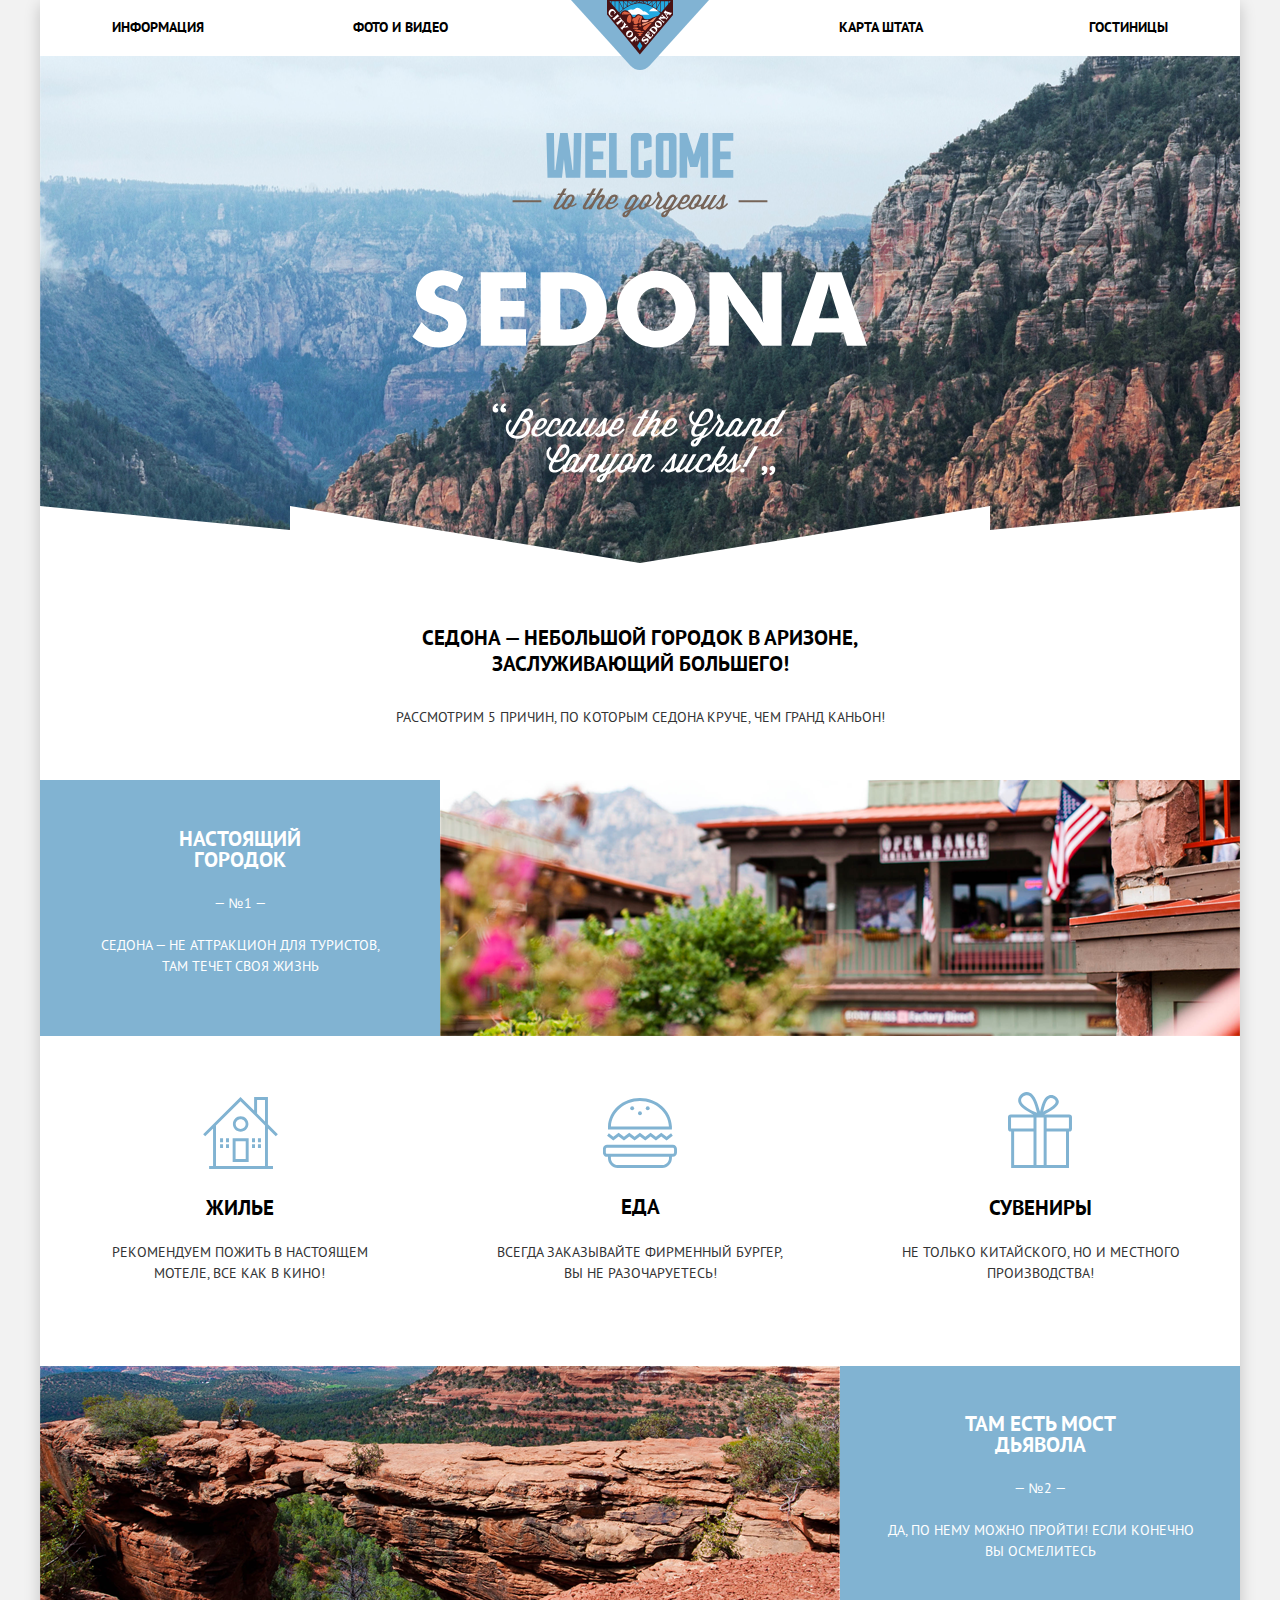
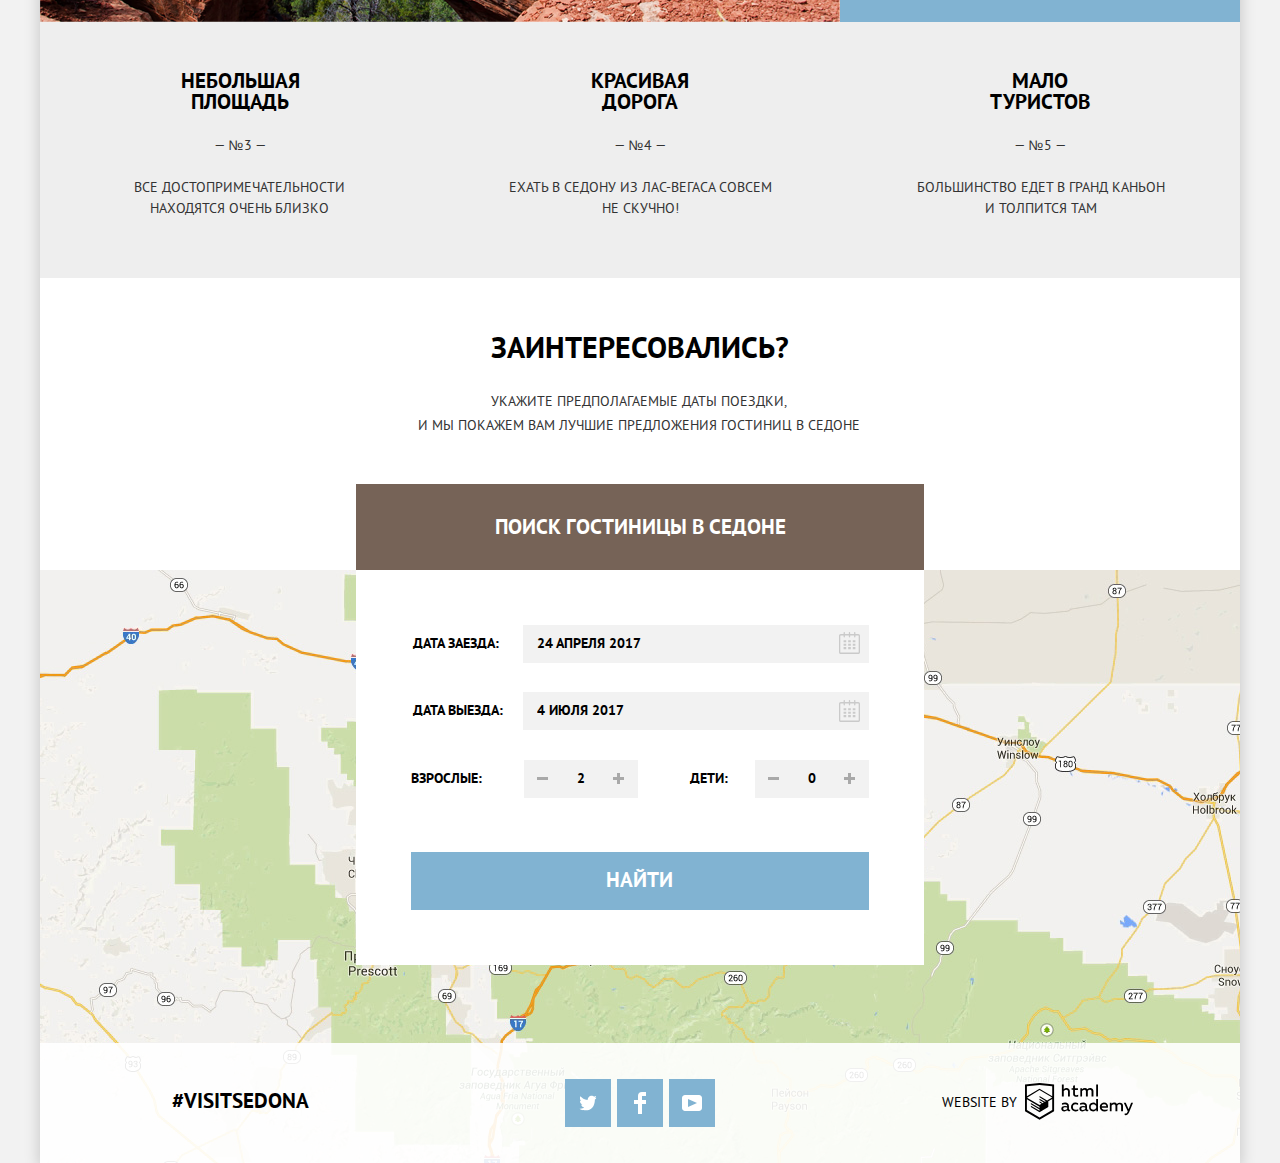
==== commit 08d49c3a: "Защита-3" ====
--- a/index.html
+++ b/index.html
@@ -1,63 +1,65 @@
 <!DOCTYPE html>
 <html lang="ru">
-   <head>
-      <meta charset="UTF-8">
-      <title>Document</title>
-      <link href="css/normalize.css" rel="stylesheet">
-      <link href="css/style.min.css" rel="stylesheet">
-   </head>
-   <body>
-      <div class="container">
-         <header id="header1">
+
+<head>
+    <meta charset="UTF-8">
+    <title>Document</title>
+    <link href="css/normalize.css" rel="stylesheet">
+    <link href="css/style.min.css" rel="stylesheet">
+</head>
+
+<body>
+    <div class="container">
+        <header id="header1">
             <nav class="main-navigation">
-               <a class="logo-sedona"><img class="sedona-img" src="img/logo.svg" width="140" height="72" alt="Логотип Седоны»"></a>
-               <ul class="container-navigation">
-                  <li class="info1"><a class="site-navigation-section" href="info.html">Информация</a></li>
-                  <li class="fhoto1"><a class="site-navigation-section" href="fhoto.html">Фото и видео</a></li>
-                  <li class="map1"><a class="site-navigation-section" href="Map.html">Карта штата</a></li>
-                  <li class="hotels1"><a class="site-navigation-section" href="hotels-page.html">Гостиницы</a></li>
-               </ul>
+                <a class="logo-sedona"><img class="sedona-img" src="img/logo.svg" width="140" height="72" alt="Логотип Седоны»"></a>
+                <ul class="container-navigation">
+                    <li class="info1"><a class="site-navigation-section" href="info.html">Информация</a></li>
+                    <li class="fhoto1"><a class="site-navigation-section" href="fhoto.html">Фото и видео</a></li>
+                    <li class="map1"><a class="site-navigation-section" href="Map.html">Карта штата</a></li>
+                    <li class="hotels1"><a class="site-navigation-section" href="hotels-page.html">Гостиницы</a></li>
+                </ul>
             </nav>
-         </header>
-         <main>
+        </header>
+        <main>
             <h1 class="visually-hidden">Туристический городок Седона в штате Аризона</h1>
             <section class="property-description">
-               <h2 class="visually-hidden">Главное меню и приветствие сайта</h2>
-               <div class="main-welcom-fon">
-                  <svg class="polygon" xmlns="http://www.w3.org/2000/svg" width="1200px" height="57px" viewBox="0 0 1200 57">
+                <h2 class="visually-hidden">Главное меню и приветствие сайта</h2>
+                <div class="main-welcom-fon">
+                    <svg class="polygon" xmlns="http://www.w3.org/2000/svg" width="1200px" height="57px" viewBox="0 0 1200 57">
                      <path d="M0 57V0l250 24V0l350 57L950 0v24l250-24v57H0z" fill="#fff"/>
                   </svg>
-                  <img class="welcom-fone" src="img/welcome.svg" width="456" height="352" alt="Приветствие на сайте Седоны»">	
-               </div>
-               <p class="block-sedona">
-                  <span class="description-town" >Седона — небольшой городок в Аризоне, заслуживающий большего!</span>
-                  <span class="advantages" >Рассмотрим 5 причин, по которым седона круче, чем гранд каньон!</span>
-               </p>
+                    <img class="welcom-fone" src="img/welcome.svg" width="456" height="352" alt="Приветствие на сайте Седоны»">
+                </div>
+                <p class="block-sedona">
+                    <span class="description-town">Седона — небольшой городок в Аризоне, заслуживающий большего!</span>
+                    <span class="advantages">Рассмотрим 5 причин, по которым седона круче, чем гранд каньон!</span>
+                </p>
             </section>
             <section class="point">
-               <h2 class="visually-hidden">Преимущества отдыха в седоне</h2>
-               <div class="point-one">
-                  <div class="point-one-description">
-                     <h3 class="point-one-headline">Настоящий городок</h3>
-                     <p class="number">— №1 —</p>
-                     <p class="desc-one">Седона — не аттракцион для туристов, там течет своя жизнь </p>
-                  </div>
-                     <img src="img/layer2.jpg" width="800" height="256" alt="Фото Седоны">
-               <section class="section-content">
-               <h3 class="visually-hidden">Особенности Седоны</h3>	
-                  <div class="point-one-features">
-                     <svg class="house-image-1" xmlns="http://www.w3.org/2000/svg" width="75" height="72" >
+                <h2 class="visually-hidden">Преимущества отдыха в седоне</h2>
+                <div class="point-one">
+                    <div class="point-one-description">
+                        <h3 class="point-one-headline">Настоящий городок</h3>
+                        <p class="number">— №1 —</p>
+                        <p class="desc-one">Седона — не аттракцион для туристов, там течет своя жизнь </p>
+                    </div>
+                    <img src="img/layer2.jpg" width="800" height="256" alt="Фото Седоны">
+                    <section class="section-content">
+                        <h3 class="visually-hidden">Особенности Седоны</h3>
+                        <div class="point-one-features">
+                            <svg class="house-image-1" xmlns="http://www.w3.org/2000/svg" width="75" height="72">
                         <g fill="#81B3D2">
                            <path d="M29.656 65.033h16V41.21h-16v23.823zm2.937-20.899h10.125V62.11H32.593V44.134z"/>
                            <path d="M72.771 39.253l2.076-2.068-9.908-9.865V0H51.127v13.567L37.5 0 .152 37.185l2.077 2.068 7.832-7.795v37.618H6.124V72h63.875v-2.924H64.94V31.458l7.831 7.795zM62.002 69.076H12.999V28.534L37.5 4.149l24.502 24.385v40.542zm0-44.682l-7.938-7.902V2.924h7.938v21.47z"/>
                            <path d="M29.906 27.08c0 4.261 3.47 7.713 7.75 7.713 4.279 0 7.75-3.452 7.75-7.713 0-4.259-3.471-7.713-7.75-7.713-4.281 0-7.75 3.454-7.75 7.713zm7.75-4.945c2.744 0 4.969 2.214 4.969 4.945 0 2.732-2.225 4.948-4.969 4.948-2.746 0-4.97-2.216-4.97-4.948 0-2.731 2.225-4.945 4.97-4.945zM17.061 41.21h3v3.919h-3zM22.999 41.21h3v3.919h-3zM17.061 47.182h3v3.919h-3zM22.999 47.182h3v3.919h-3zM48.998 41.21h3v3.919h-3zM54.936 41.21h3v3.919h-3zM48.998 47.182h3v3.919h-3zM54.936 47.182h3v3.919h-3z"/>
                         </g>
                      </svg>
-                     <h3 class="feature-font">Жилье</h3>
-                     <p class="house-desc">Рекомендуем пожить в настоящем мотеле, все как в кино!</p>
-                  </div>
-                  <div class="point-one-features">
-                     <svg class="house-image-2" xmlns="http://www.w3.org/2000/svg" width="74" height="70" viewBox="0 0 74 70">
+                            <h3 class="feature-font">Жилье</h3>
+                            <p class="house-desc">Рекомендуем пожить в настоящем мотеле, все как в кино!</p>
+                        </div>
+                        <div class="point-one-features">
+                            <svg class="house-image-2" xmlns="http://www.w3.org/2000/svg" width="74" height="70" viewBox="0 0 74 70">
                         <g fill="#81B3D2">
                            <path d="M69.854 46.71H4.051c-2.274 0-4.135 1.94-4.135 4.313v3.504c0 2.372 1.861 4.313 4.135 4.313h.93v1.053c0 5.536 4.341 10.065 9.648 10.065h44.646c5.306 0 9.648-4.529 9.648-10.065V58.84h.93c2.274 0 4.135-1.941 4.135-4.313v-3.504c0-2.373-1.86-4.313-4.134-4.313zm-3.848 13.184c0 3.871-3.019 7.021-6.73 7.021H14.629c-3.711 0-6.731-3.15-6.731-7.021v-1.053h58.107v1.053zm5.065-5.367c0 .688-.558 1.271-1.218 1.271H4.051c-.66 0-1.217-.582-1.217-1.271v-3.504c0-.688.558-1.271 1.217-1.271h65.802c.66 0 1.218.582 1.218 1.271v3.504zM15.634 38.406l5.323 4.059 5.326-4.059 5.328 4.059 5.328-4.059 5.328 4.059 5.329-4.059 5.327 4.059 5.33-4.06 5.336 4.059 6.194-4.712-1.72-2.459-4.474 3.403-5.336-4.057-5.33 4.056-5.327-4.057-5.329 4.057-5.328-4.057-5.328 4.057-5.328-4.057-5.325 4.057-5.323-4.057-5.327 4.057-4.467-3.401-1.721 2.457 6.188 4.714zM7.978 31.544H68.855c.041-.619.069-1.241.069-1.87 0-.394-.016-.783-.032-1.173C68.227 12.657 54.186 0 36.952 0 19.719 0 5.677 12.657 5.013 28.501c-.017.39-.032.78-.032 1.173 0 .629.028 1.251.07 1.87h2.927zM36.952 3.043c15.591 0 28.35 11.316 29.021 25.458H7.931c.673-14.142 13.43-25.458 29.021-25.458z"/>
                            <ellipse cx="36.952" cy="15.26" rx="1.945" ry="2.03"/>
@@ -65,73 +67,73 @@
                            <ellipse cx="44.732" cy="10.23" rx="1.946" ry="2.03"/>
                         </g>
                      </svg>
-                     <h3 class="feature-font">Еда</h3>
-                     <p class="food-desc">Всегда заказывайте фирменный бургер, вы не разочаруетесь!</p>
-                  </div>
-                  <div class="point-one-features">
-                     <svg class="souvenirs-image-1" xmlns="http://www.w3.org/2000/svg" width="64" height="78" viewBox="0 0 64 76">
+                            <h3 class="feature-font">Еда</h3>
+                            <p class="food-desc">Всегда заказывайте фирменный бургер, вы не разочаруетесь!</p>
+                        </div>
+                        <div class="point-one-features">
+                            <svg class="souvenirs-image-1" xmlns="http://www.w3.org/2000/svg" width="64" height="78" viewBox="0 0 64 76">
                         <path fill-rule="evenodd" clip-rule="evenodd" fill="#81B3D2" d="M61.097 22.501H36.312C50.125 15.602 51.229 11.25 50.72 8.816c-1.162-3.963-5.692-7.023-10.002-5.407-5.569 2.089-7.137 10.388-8.644 16.387-1.924-6.07-3.784-13.814-8.136-17.737C22.677.921 20.843-.205 18.175.031c-4.026.356-9.802 5.382-7.458 10.981 2.251 5.378 9.687 8.777 14.578 11.489H2.879A2.882 2.882 0 0 0 0 25.37v11.322a2.882 2.882 0 0 0 2.879 2.869h.274V76h57.841V39.561h.103a2.882 2.882 0 0 0 2.88-2.869V25.37a2.882 2.882 0 0 0-2.88-2.869zM42.413 5.944c2.103-.31 4.982 1.299 5.255 3.209.393 2.756-3.4 5.255-5.086 6.421-2.523 1.744-4.928 2.643-7.287 4.055.884-3.69 2.549-13.011 7.118-13.685zm-22.882 9.968c-2.225-1.485-6.544-4.431-6.44-7.771.112-3.595 5.743-6.57 8.814-3.886 3.856 3.371 5.713 11.105 7.119 16.557-3.249-1.539-6.328-2.788-9.493-4.9zm5.972 57.114H6.136V39.561h19.368v33.465zm0-36.502H3.046V25.538h22.457v10.986zm10.157 0v36.503h-7.174V25.538h7.174v10.986zm22.351 36.502H38.644V39.561h19.367v33.465zm2.92-36.502H38.644V25.538h22.287v10.986z"/>
                      </svg>
-                     <h3 class="feature-font">Сувениры</h3>
-                     <p class="souvenirs-desc">Не только китайского, но и местного производства!</p>
-                  </div>
-               </section>      	
-                  <img src="img/layer1.jpg" width="800" height="256" alt="Фото Моста дьявола">
-                  <div class="point-one-description">
-                     <h3 class="point-one-headline headline-bridge">Там есть мост дьявола</h3>
-                     <p class="number">— №2 —</p>
-                     <p class="desc-two">Да, по нему можно пройти! если конечно вы осмелитесь</p>
-                  </div>
-                  <div class="point-one-features-last">
-                     <h3 class="point-one-headline-gray">Небольшая площадь</h3>
-                     <p class="number-gray">— №3 —</p>
-                     <p class="desc-three">Все достопримечательности находятся очень близко</p>
-                  </div>
-                  <div class="point-one-features-last">
-                     <h3 class="point-one-headline-gray">Красивая дорога</h3>
-                     <p class="number-gray">— №4 —</p>
-                     <p class="desc-four">Ехать в Седону из Лас-Вегаса совсем не скучно!</p>
-                  </div>
-                  <div class="point-one-features-last">
-                     <h3 class="point-one-headline-gray">Мало туристов</h3>
-                     <p class="number-gray">— №5 —</p>
-                     <p class="desc-five">Большинство едет в гранд каньон и толпится там</p>
-                  </div>
-               </div>
+                            <h3 class="feature-font">Сувениры</h3>
+                            <p class="souvenirs-desc">Не только китайского, но и местного производства!</p>
+                        </div>
+                    </section>
+                    <img src="img/layer1.jpg" width="800" height="256" alt="Фото Моста дьявола">
+                    <div class="point-one-description">
+                        <h3 class="point-one-headline headline-bridge">Там есть мост дьявола</h3>
+                        <p class="number">— №2 —</p>
+                        <p class="desc-two">Да, по нему можно пройти! если конечно вы осмелитесь</p>
+                    </div>
+                    <div class="point-one-features-last">
+                        <h3 class="point-one-headline-gray">Небольшая площадь</h3>
+                        <p class="number-gray">— №3 —</p>
+                        <p class="desc-three">Все достопримечательности находятся очень близко</p>
+                    </div>
+                    <div class="point-one-features-last">
+                        <h3 class="point-one-headline-gray">Красивая дорога</h3>
+                        <p class="number-gray">— №4 —</p>
+                        <p class="desc-four">Ехать в Седону из Лас-Вегаса совсем не скучно!</p>
+                    </div>
+                    <div class="point-one-features-last">
+                        <h3 class="point-one-headline-gray">Мало туристов</h3>
+                        <p class="number-gray">— №5 —</p>
+                        <p class="desc-five">Большинство едет в гранд каньон и толпится там</p>
+                    </div>
+                </div>
             </section>
             <section class="hotel-search">
-               <div class="white-fone-search">
-                  <h2 class="visually-hidden">Подбор лучших гостиниц в Седоне</h2>
-                  <span class="trip-selection">Заинтересовались?</span>
-                  <p class="advantages-selection">Укажите предполагаемые даты поездки,<br> и мы покажем вам лучшие предложения гостиниц в седоне</p>
-                  <button class="selection-button" type="button">Поиск гостиницы в седоне</button>
-               </div>
+                <div class="white-fone-search">
+                    <h2 class="visually-hidden">Подбор лучших гостиниц в Седоне</h2>
+                    <span class="trip-selection">Заинтересовались?</span>
+                    <p class="advantages-selection">Укажите предполагаемые даты поездки,<br> и мы покажем вам лучшие предложения гостиниц в седоне</p>
+                    <button class="selection-button" type="button">Поиск гостиницы в седоне</button>
+                </div>
             </section>
             <section class="modal">
-               <form class="form-fone display-show" action="https://echo.htmlacademy.ru" method="get">
-                  <div class="form-zone font-zone">
-                     <label class="label-1" for="data_1">Дата заезда:</label><input id="data_1" class="form-search" type="text" name="coming" value="24 апреля 2017">
-                     <button class="button-date calendar" type="button"  aria-label="Кнопка вызова окна выборы даты">
+                <form class="form-fone display-show" action="https://echo.htmlacademy.ru" method="get">
+                    <div class="form-zone font-zone">
+                        <label class="label-1" for="data_1">Дата заезда:</label><input id="data_1" class="form-search" type="text" name="coming" value="24 апреля 2017">
+                        <button class="button-date calendar" type="button" aria-label="Кнопка вызова окна выборы даты">
                         <svg xmlns="http://www.w3.org/2000/svg" width="21" height="22" viewBox="0 0 21 22">
                            <path  d="M19.251 2.025h-2.845V.648c0-.381-.294-.689-.656-.689-.363 0-.656.308-.656.689v1.377h-3.938V.648c0-.381-.294-.689-.655-.689-.363 0-.657.308-.657.689v1.377H5.906V.648c0-.381-.294-.689-.656-.689-.363 0-.657.308-.657.689v1.377H1.75C.784 2.025 0 2.847 0 3.862v16.302C0 21.179.784 22 1.75 22h17.501c.966 0 1.749-.821 1.749-1.836V3.862c0-1.015-.783-1.837-1.749-1.837zm.437 18.139a.448.448 0 0 1-.437.459H1.75a.45.45 0 0 1-.438-.459V3.862a.45.45 0 0 1 .438-.459h2.844v1.378c0 .381.294.689.657.689.362 0 .656-.308.656-.689V3.403h3.938v1.378c0 .381.294.689.657.689.361 0 .655-.308.655-.689V3.403h3.938v1.378c0 .381.293.689.656.689.362 0 .656-.308.656-.689V3.403h2.845c.241 0 .437.206.437.459v16.302z"/>
                            <path  d="M4.594 8.225h2.625v2.066H4.594zM4.594 11.668h2.625v2.067H4.594zM4.594 15.112h2.625v2.066H4.594zM9.188 15.112h2.625v2.066H9.188zM9.188 11.668h2.625v2.067H9.188zM9.188 8.225h2.625v2.066H9.188zM13.781 15.112h2.625v2.066h-2.625zM13.781 11.668h2.625v2.067h-2.625zM13.781 8.225h2.625v2.066h-2.625z"/>
                         </svg>
                      </button>
-                  </div>
-                  <div class="form-zone-2 font-zone">
-                     <label class="label-2" for="data_2">Дата выезда:</label>
-                     <input id="data_2" class="form-search" type="text" name="departure"  value="4 июля 2017">
-                     <button class="button-date calendar" type="button"  aria-label="Кнопка вызова окна выборы даты">
+                    </div>
+                    <div class="form-zone-2 font-zone">
+                        <label class="label-2" for="data_2">Дата выезда:</label>
+                        <input id="data_2" class="form-search" type="text" name="departure" value="4 июля 2017">
+                        <button class="button-date calendar" type="button" aria-label="Кнопка вызова окна выборы даты">
                         <svg xmlns="http://www.w3.org/2000/svg" width="21" height="22" viewBox="0 0 21 22">
                            <path  d="M19.251 2.025h-2.845V.648c0-.381-.294-.689-.656-.689-.363 0-.656.308-.656.689v1.377h-3.938V.648c0-.381-.294-.689-.655-.689-.363 0-.657.308-.657.689v1.377H5.906V.648c0-.381-.294-.689-.656-.689-.363 0-.657.308-.657.689v1.377H1.75C.784 2.025 0 2.847 0 3.862v16.302C0 21.179.784 22 1.75 22h17.501c.966 0 1.749-.821 1.749-1.836V3.862c0-1.015-.783-1.837-1.749-1.837zm.437 18.139a.448.448 0 0 1-.437.459H1.75a.45.45 0 0 1-.438-.459V3.862a.45.45 0 0 1 .438-.459h2.844v1.378c0 .381.294.689.657.689.362 0 .656-.308.656-.689V3.403h3.938v1.378c0 .381.294.689.657.689.361 0 .655-.308.655-.689V3.403h3.938v1.378c0 .381.293.689.656.689.362 0 .656-.308.656-.689V3.403h2.845c.241 0 .437.206.437.459v16.302z"/>
                            <path  d="M4.594 8.225h2.625v2.066H4.594zM4.594 11.668h2.625v2.067H4.594zM4.594 15.112h2.625v2.066H4.594zM9.188 15.112h2.625v2.066H9.188zM9.188 11.668h2.625v2.067H9.188zM9.188 8.225h2.625v2.066H9.188zM13.781 15.112h2.625v2.066h-2.625zM13.781 11.668h2.625v2.067h-2.625zM13.781 8.225h2.625v2.066h-2.625z"/>
                         </svg>
                      </button>
-                  </div>
-                  <div class="form-zone-short font-zone">
-                     <label class="adult-label" for="adult">Взрослые:</label>
-                     <div class="form-quantity">
-                        <button class="button-minus button-form butmp" type="button"  aria-label="Кнопка уменьшения количества проживающих взрослых">
+                    </div>
+                    <div class="form-zone-short font-zone">
+                        <label class="adult-label" for="adult">Взрослые:</label>
+                        <div class="form-quantity">
+                            <button class="button-minus button-form butmp" type="button" aria-label="Кнопка уменьшения количества проживающих взрослых">
                            <svg version="1.1" xmlns="http://www.w3.org/2000/svg" xmlns:xlink="http://www.w3.org/1999/xlink" preserveAspectRatio="xMidYMid meet" viewBox="0 0 11 11" width="11" height="11">
                               <defs>
                                  <path d="M11 5.5L0 5.5" id="d7rYkDuy9"></path>
@@ -140,15 +142,15 @@
                                  <g>
                                     <g>
                                        <g>
-                                          <use xlink:href="#d7rYkDuy9"  	stroke-width="3"></use>
-                                       </g>
-                                    </g>
-                                 </g>
-                              </g>
-                           </svg>
-                        </button>
-                        <input id="adult" class="form-search2" type="text" name="grown"  value="2">
-                        <button class="button-plus button-form butmp" type="button"  aria-label="Кнопка увеличения количества проживающих взрослых">
+                                          <use xlink:href="#d7rYkDuy9"     stroke-width="3"></use>
+                                       </g>
+                                    </g>
+                                 </g>
+                              </g>
+                           </svg>
+                        </button>
+                            <input id="adult" class="form-search2" type="text" name="grown" value="2">
+                            <button class="button-plus button-form butmp" type="button" aria-label="Кнопка увеличения количества проживающих взрослых">
                            <svg version="1.1" xmlns="http://www.w3.org/2000/svg" xmlns:xlink="http://www.w3.org/1999/xlink" preserveAspectRatio="xMidYMid meet" viewBox="0 0 11 11" width="11" height="11">
                               <defs>
                                  <path d="M5.5 11L5.5 0" id="a3lqcrEPb"></path>
@@ -170,10 +172,10 @@
                               </g>
                            </svg>
                         </button>
-                     </div>
-                     <label class="child-label" for="child">Дети:</label>
-                     <div class="form-quantity">
-                        <button class="button-minus button-form butmp" type="button"  aria-label="Кнопка уменьшения количества проживающих детей">
+                        </div>
+                        <label class="child-label" for="child">Дети:</label>
+                        <div class="form-quantity">
+                            <button class="button-minus button-form butmp" type="button" aria-label="Кнопка уменьшения количества проживающих детей">
                            <svg version="1.1" xmlns="http://www.w3.org/2000/svg" xmlns:xlink="http://www.w3.org/1999/xlink" preserveAspectRatio="xMidYMid meet" viewBox="0 0 11 11" width="11" height="11">
                               <defs>
                                  <path d="M11 5.5L0 5.5" id="d7rYkDuy11"></path>
@@ -189,8 +191,8 @@
                               </g>
                            </svg>
                         </button>
-                        <input id="child" class="form-search2" type="text" name="babies" value="0">
-                        <button class="button-plus button-form butmp" type="button"  aria-label="Кнопка увеличения количества проживающих детей">
+                            <input id="child" class="form-search2" type="text" name="babies" value="0">
+                            <button class="button-plus button-form butmp" type="button" aria-label="Кнопка увеличения количества проживающих детей">
                            <svg version="1.1" xmlns="http://www.w3.org/2000/svg" xmlns:xlink="http://www.w3.org/1999/xlink" preserveAspectRatio="xMidYMid meet" viewBox="0 0 11 11" width="11" height="11">
                               <defs>
                                  <path d="M5.5 11L5.5 0" id="a3lqcrEPbb"></path>
@@ -212,57 +214,59 @@
                               </g>
                            </svg>
                         </button>
-                     </div>
-                  </div>
-                  <input class="find-button" type="submit" value="Найти"  aria-label="Кнопка поиска гостиниц по указанным параметрам">
-               </form>
+                        </div>
+                    </div>
+                    <input class="find-button" type="submit" value="Найти" aria-label="Кнопка поиска гостиниц по указанным параметрам">
+                </form>
             </section>
             <section class="date-selection-map">
-               <iframe src="https://www.google.com/maps/embed?pb=!1m18!1m12!1m3!1d52385.13565774556!2d-111.83015785957859!3d34.8544438152782!2m3!1f0!2f0!3f0!3m2!1i1024!2i768!4f13.1!3m3!1m2!1s0x872da132f942b00d%3A0x5548c523fa6c8efd!2z0KHQtdC00L7QvdCwLCDQkNGA0LjQt9C-0L3QsCA4NjMzNiwg0KHQqNCQ!5e0!3m2!1sru!2sru!4v1553436559592" width="1200" height="587"  style="border:0" allowfullscreen></iframe>
-            </section>
-         </main>
-         <footer class="foot">
-            <p class="for-visit"><a class="visit" href="#"  aria-label="Сылка на сайт Седоны">#Visitsedona</a></p>
+                <iframe src="https://www.google.com/maps/embed?pb=!1m18!1m12!1m3!1d52385.13565774556!2d-111.83015785957859!3d34.8544438152782!2m3!1f0!2f0!3f0!3m2!1i1024!2i768!4f13.1!3m3!1m2!1s0x872da132f942b00d%3A0x5548c523fa6c8efd!2z0KHQtdC00L7QvdCwLCDQkNGA0LjQt9C-0L3QsCA4NjMzNiwg0KHQqNCQ!5e0!3m2!1sru!2sru!4v1553436559592"
+                    width="1200" height="587" style="border:0" allowfullscreen></iframe>
+            </section>
+        </main>
+        <footer class="foot">
+            <p class="for-visit"><a class="visit" href="#" aria-label="Сылка на сайт Седоны">#Visitsedona</a></p>
             <div class="social-block">
-               <ul class="footer-social">
-                  <li >
-                     <a class="social-button" href="#"  aria-label="Наша страница в Твиттере">
+                <ul class="footer-social">
+                    <li>
+                        <a class="social-button" href="#" aria-label="Наша страница в Твиттере">
                         <svg class="social-tw" xmlns="http://www.w3.org/2000/svg" xmlns:xlink="http://www.w3.org/1999/xlink" width="17" height="15" viewBox="0 0 17 15">
                            <path  d="M10.95.144c1.685-.496 2.984.27 3.577 1.179.673-.231 1.331-.481 2.011-.708a2.345 2.345 0 0 1-.857 1.768c.685.17 1.304-.491 1.304-.491-.169 1-1.006 1.788-1.563 2.024-.231 6.75-3.175 11.217-10.077 11.082h-.446c-.41 0-4.164-.46-4.898-1.887 2.271.196 3.893-.422 4.693-1.177-.96-.3-2.679-.477-2.979-2.95.349.106.564.228 1.19.119C1.705 8.247.374 7.53.448 5.33c.285.328 1.067.536 1.34.472C1.085 5.561-.182 2.442.894.85c1.818 1.854 3.735 3.606 7.152 3.773C8.254 2.33 9.183.793 10.95.144z"/>
                         </svg>
                      </a>
-                  </li>
-                  <li >
-                     <a class="social-button" href="#"  aria-label="Наша страница в Фейсбуке">
+                    </li>
+                    <li>
+                        <a class="social-button" href="#" aria-label="Наша страница в Фейсбуке">
                         <svg class="social-f" xmlns="http://www.w3.org/2000/svg" width="12" height="22" viewBox="0 0 12 22">
                            <path  d="M12 4V0H8a4 4 0 0 0-4 4v4H0v4h4v10h4V12h4V8H8V4h4z"/>
                         </svg>
                      </a>
-                  </li>
-                  <li >
-                     <a class="social-button" href="#"  aria-label="Наша страница на Ютубе">
+                    </li>
+                    <li>
+                        <a class="social-button" href="#" aria-label="Наша страница на Ютубе">
                         <svg class="social-y" xmlns="http://www.w3.org/2000/svg" xmlns:xlink="http://www.w3.org/1999/xlink" width="20" height="16" viewBox="0 0 20 16">
                            <path  d="M17 0H3C1.35 0 0 1.35 0 3v10c0 1.65 1.35 3 3 3h14c1.65 0 3-1.35 3-3V3c0-1.65-1.35-3-3-3zM6.027 11.998V4.002L15.014 8l-8.987 3.998z"/>
                         </svg>
                      </a>
-                  </li>
-               </ul>
+                    </li>
+                </ul>
             </div>
             <div class="footer-copyright">
-               <div class="foot-cop-web">
-                  <b class="web-copyright">Website by</b>
-               </div>  
-               <div class="foot-cop-web-2"> 
-                  <a class="link-footer" href="https://htmlacademy.ru/intensive/htmlcss/"  aria-label="Логотип разработчика сайта - 'html academy'">
+                <div class="foot-cop-web">
+                    <b class="web-copyright">Website by</b>
+                </div>
+                <div class="foot-cop-web-2">
+                    <a class="link-footer" href="https://htmlacademy.ru/intensive/htmlcss/" aria-label="Логотип разработчика сайта - 'html academy'">
                      <svg class="logo-footer"  id="Layer_1" data-name="Layer 1" xmlns="http://www.w3.org/2000/svg">
                         <title>htmlacademy</title>
                         <path d="M44.61,26.88a2,2,0,0,0,.55-0.1v1.33a3.25,3.25,0,0,1-1.18.21,1.67,1.67,0,0,1-1.67-1,4.84,4.84,0,0,1-3.14,1.08c-1.51,0-2.91-.83-2.91-2.55,0-2.13,2-2.79,3.71-2.79a11.08,11.08,0,0,1,2.17.25v-0.3c0-1-.76-1.77-2.19-1.77a7.42,7.42,0,0,0-3,.64v-1.7a10.21,10.21,0,0,1,3.19-.55c2.36,0,3.81,1.12,3.81,3.65v3a0.54,0.54,0,0,0,.49.59h0.17Zm-6.44-1.13A1.35,1.35,0,0,0,39.63,27h0.11a3.39,3.39,0,0,0,2.41-1V24.58a9.72,9.72,0,0,0-1.81-.21c-1,0-2.16.33-2.16,1.38h0Zm12.36-6.11a5,5,0,0,1,2.57.64V22a4.08,4.08,0,0,0-2.3-.7,2.75,2.75,0,1,0,0,5.49,5,5,0,0,0,2.43-.64v1.71a6.27,6.27,0,0,1-2.76.57A4.21,4.21,0,0,1,46,24.51q0-.21,0-0.41a4.32,4.32,0,0,1,4.18-4.46h0.38Zm12.17,7.24a2,2,0,0,0,.55-0.1v1.33a3.25,3.25,0,0,1-1.18.21,1.67,1.67,0,0,1-1.67-1,4.84,4.84,0,0,1-3.14,1.08c-1.51,0-2.91-.83-2.91-2.55,0-2.13,2-2.79,3.71-2.79a11.08,11.08,0,0,1,2.17.25v-0.3c0-1-.76-1.77-2.19-1.77a7.42,7.42,0,0,0-3,.64v-1.7a10.21,10.21,0,0,1,3.19-.55c2.36,0,3.81,1.12,3.81,3.65v3a0.54,0.54,0,0,0,.49.59h0.17Zm-6.44-1.13A1.35,1.35,0,0,0,57.73,27h0.11a3.39,3.39,0,0,0,2.41-1V24.58a9.72,9.72,0,0,0-1.81-.21c-1.06,0-2.16.33-2.16,1.38h0ZM73,16V28.2H71.35V26.88a3.88,3.88,0,0,1-3.19,1.54,4.4,4.4,0,0,1,0-8.78,3.81,3.81,0,0,1,3,1.3V16H73Zm-4.53,5.22a2.76,2.76,0,1,0,0,5.52A2.86,2.86,0,0,0,71.15,25V23A2.91,2.91,0,0,0,68.49,21.27ZM79,19.64c3.31,0,4.46,2.68,3.92,5.09H76.7c0.21,1.5,1.67,2.11,3.19,2.11a6.11,6.11,0,0,0,2.64-.59v1.6a7.14,7.14,0,0,1-3,.57C77,28.42,74.78,27,74.78,24a4.18,4.18,0,0,1,4-4.39H79Zm0.09,1.54a2.28,2.28,0,0,0-2.44,2.1v0.06H81.3A2,2,0,0,0,79.13,21.18Zm5.73,7V19.87h1.65v1a3.81,3.81,0,0,1,2.78-1.27A2.86,2.86,0,0,1,91.89,21a4.12,4.12,0,0,1,2.91-1.33A3.06,3.06,0,0,1,98,23V28.2h-1.9V23.05a1.59,1.59,0,0,0-1.42-1.75H94.42a2.8,2.8,0,0,0-2.07,1.12V28.2h-1.9V23.05A1.59,1.59,0,0,0,89,21.31H88.8a3,3,0,0,0-2.21,1.29v5.63H84.86Zm21.31-8.33h1.9l-3.91,9.46c-0.9,2.17-2.09,2.86-3.35,2.86a4.76,4.76,0,0,1-1.1-.14V30.46a2.86,2.86,0,0,0,.85.12c0.9,0,1.58-.64,2.07-1.9l0.17-.42-4-8.4h2l2.86,6.29ZM38.73,1.46V6.22a3.81,3.81,0,0,1,2.7-1.14,3.25,3.25,0,0,1,3.44,3.4v5.15H43V8.72a1.81,1.81,0,0,0-1.61-2h-0.3a2.93,2.93,0,0,0-2.32,1.39v5.52h-1.9V1.46h1.9ZM49.94,2.31v3h3V6.91h-3v3.81c0,1.1.5,1.46,1.58,1.46a4.49,4.49,0,0,0,1.69-.33v1.6A6.8,6.8,0,0,1,51,13.8a2.55,2.55,0,0,1-2.86-2.74V6.89H46.58V5.26h1.5V2.74Zm5.4,11.31V5.28H57v1A3.81,3.81,0,0,1,59.77,5a2.86,2.86,0,0,1,2.6,1.33A4.12,4.12,0,0,1,65.28,5,3.06,3.06,0,0,1,68.44,8.4v5.21h-1.9V8.46a1.59,1.59,0,0,0-1.42-1.75H64.89a2.8,2.8,0,0,0-2.07,1.12v5.78h-1.9V8.46A1.59,1.59,0,0,0,59.5,6.71H59.27A3,3,0,0,0,57.06,8v5.63H55.34ZM71.17,1.45H73V13.6H71.17V1.45ZM14.71,0H14.55L0,1.54V28.21l14.55,8.66,14.55-8.66V1.54Zm12.5,27.1L14.55,34.64,1.9,27.12V16.18l12.59,7.5V25L5.86,19.9v1.31l8.68,5.21v1.39L5.87,22.65V24l8.68,5.21,8.75-5.24V18.31L27.2,16V27.12Zm0-12.53-3.48,2-1.6,1L14.51,13v1.31L21,18.23H21l-0.14.09-1,.54-5.37-3.2V17l4.24,2.52-1,.67-3.2-1.9v1.31l2.1,1.24L14.5,22.1,2,14.65,14.51,7.11Zm0-1.32L14.49,5.76,1.91,13.25v-10L14.56,1.92,27.21,3.25v10h0Z" transform="translate(0 -0.02)"/>
                      </svg>
                   </a>
+                </div>
             </div>
-            </div>
-         </footer>
-      </div>
-      <script src="js/script.min.js"></script>
-   </body>
+        </footer>
+    </div>
+    <script src="js/script.min.js"></script>
+</body>
+
 </html>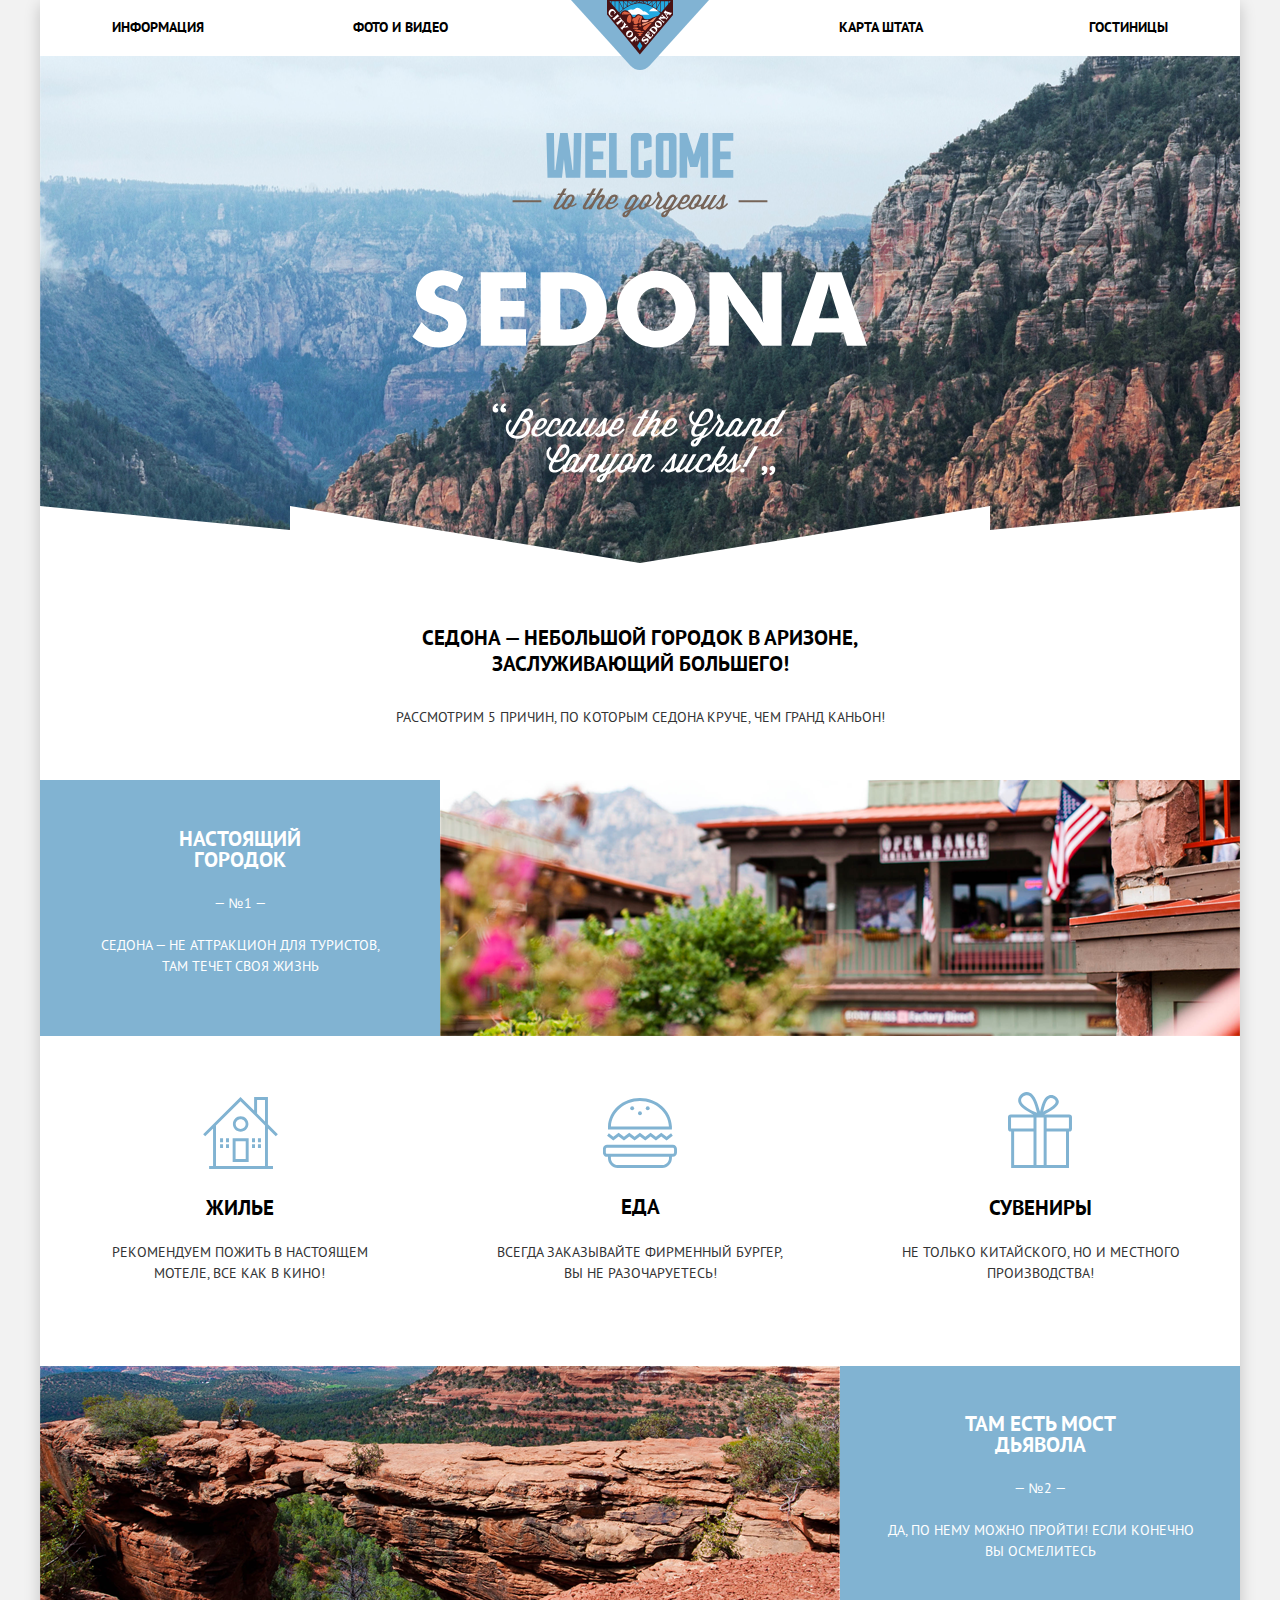
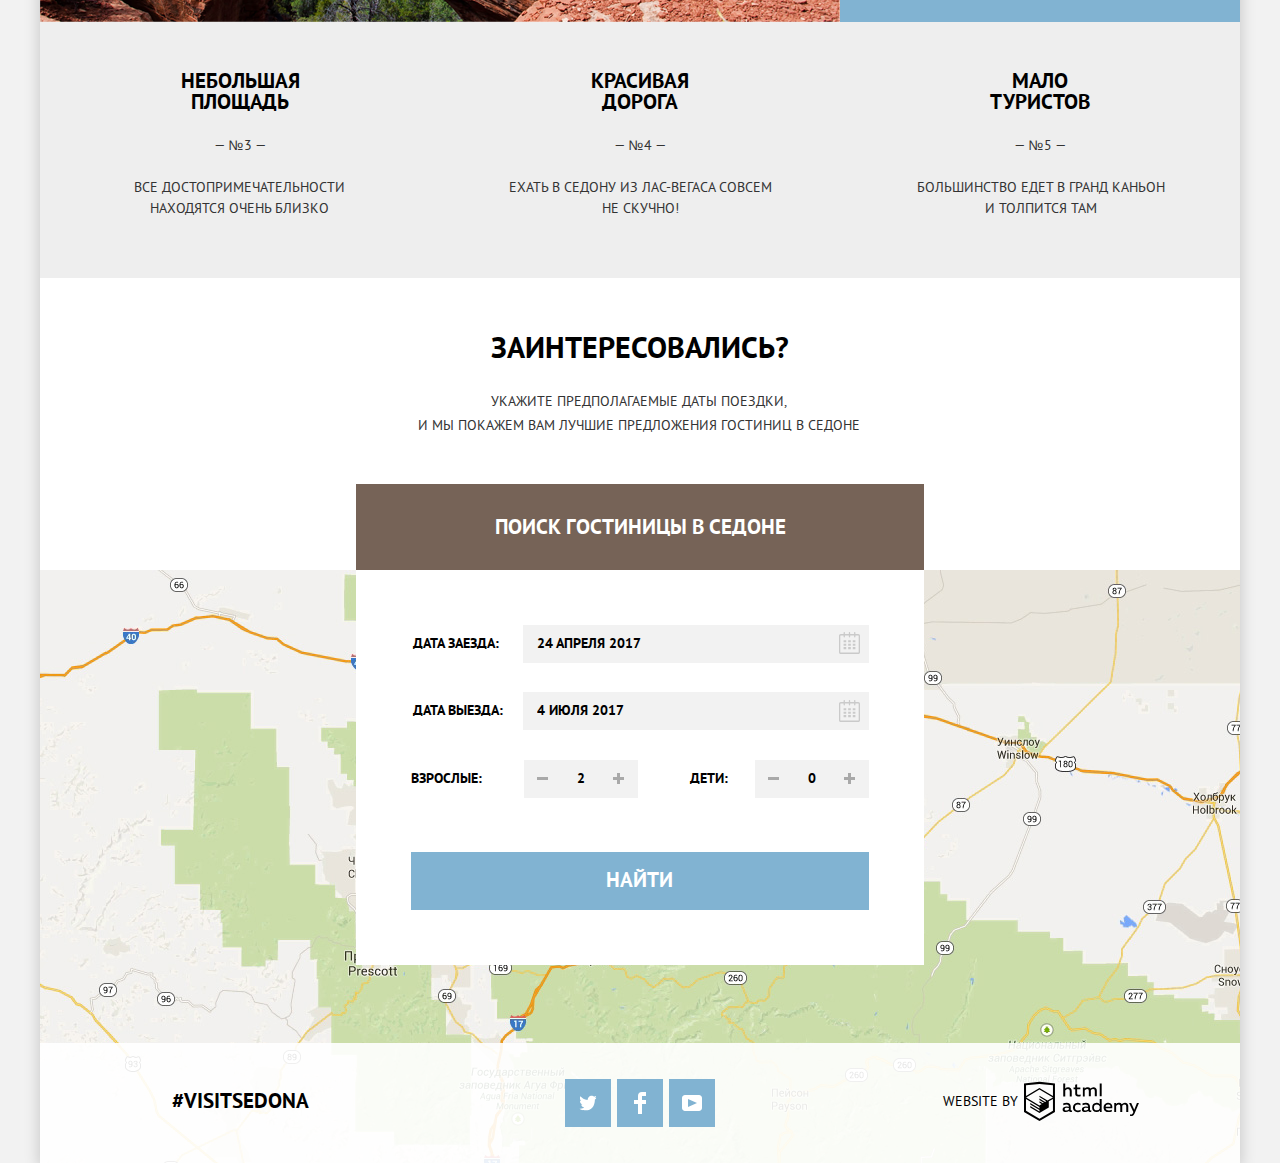
==== commit 71e60429: "Защита-3.1" ====
--- a/index.html
+++ b/index.html
@@ -1,272 +1,265 @@
 <!DOCTYPE html>
 <html lang="ru">
-
-<head>
-    <meta charset="UTF-8">
-    <title>Document</title>
-    <link href="css/normalize.css" rel="stylesheet">
-    <link href="css/style.min.css" rel="stylesheet">
-</head>
-
-<body>
-    <div class="container">
-        <header id="header1">
-            <nav class="main-navigation">
-                <a class="logo-sedona"><img class="sedona-img" src="img/logo.svg" width="140" height="72" alt="Логотип Седоны»"></a>
-                <ul class="container-navigation">
-                    <li class="info1"><a class="site-navigation-section" href="info.html">Информация</a></li>
-                    <li class="fhoto1"><a class="site-navigation-section" href="fhoto.html">Фото и видео</a></li>
-                    <li class="map1"><a class="site-navigation-section" href="Map.html">Карта штата</a></li>
-                    <li class="hotels1"><a class="site-navigation-section" href="hotels-page.html">Гостиницы</a></li>
-                </ul>
-            </nav>
-        </header>
-        <main>
-            <h1 class="visually-hidden">Туристический городок Седона в штате Аризона</h1>
-            <section class="property-description">
-                <h2 class="visually-hidden">Главное меню и приветствие сайта</h2>
-                <div class="main-welcom-fon">
-                    <svg class="polygon" xmlns="http://www.w3.org/2000/svg" width="1200px" height="57px" viewBox="0 0 1200 57">
-                     <path d="M0 57V0l250 24V0l350 57L950 0v24l250-24v57H0z" fill="#fff"/>
-                  </svg>
-                    <img class="welcom-fone" src="img/welcome.svg" width="456" height="352" alt="Приветствие на сайте Седоны»">
+    <head>
+        <meta charset="UTF-8">
+        <title>Document</title>
+        <link href="css/normalize.css" rel="stylesheet">
+        <link href="css/style.min.css" rel="stylesheet">
+    </head>
+    <body>
+        <div class="container">
+            <header id="header1">
+                <nav class="main-navigation">
+                    <a class="logo-sedona"><img class="sedona-img" src="img/logo.svg" width="140" height="72" alt="Логотип Седоны»"></a>
+                    <ul class="container-navigation">
+                        <li class="info1"><a class="site-navigation-section" href="info.html">Информация</a></li>
+                        <li class="fhoto1"><a class="site-navigation-section" href="fhoto.html">Фото и видео</a></li>
+                        <li class="map1"><a class="site-navigation-section" href="Map.html">Карта штата</a></li>
+                        <li class="hotels1"><a class="site-navigation-section" href="hotels-page.html">Гостиницы</a></li>
+                    </ul>
+                </nav>
+            </header>
+            <main>
+                <h1 class="visually-hidden">Туристический городок Седона в штате Аризона</h1>
+                <section class="property-description">
+                    <h2 class="visually-hidden">Главное меню и приветствие сайта</h2>
+                    <div class="main-welcom-fon">
+                        <svg class="polygon" xmlns="http://www.w3.org/2000/svg" width="1200px" height="57px" viewBox="0 0 1200 57">
+                            <path d="M0 57V0l250 24V0l350 57L950 0v24l250-24v57H0z" fill="#fff"/>
+                        </svg>
+                        <img class="welcom-fone" src="img/welcome.svg" width="456" height="352" alt="Приветствие на сайте Седоны»">
+                    </div>
+                    <p class="block-sedona">
+                        <span class="description-town">Седона — небольшой городок в Аризоне, заслуживающий большего!</span>
+                        <span class="advantages">Рассмотрим 5 причин, по которым седона круче, чем гранд каньон!</span>
+                    </p>
+                </section>
+                <section class="point">
+                    <h2 class="visually-hidden">Преимущества отдыха в седоне</h2>
+                    <div class="point-one">
+                        <div class="point-one-description">
+                            <h3 class="point-one-headline">Настоящий городок</h3>
+                            <p class="number">— №1 —</p>
+                            <p class="desc-one">Седона — не аттракцион для туристов, там течет своя жизнь </p>
+                        </div>
+                        <img src="img/layer2.jpg" width="800" height="256" alt="Фото Седоны">
+                        <section class="section-content">
+                            <h3 class="visually-hidden">Особенности Седоны</h3>
+                            <div class="point-one-features">
+                                <svg class="house-image-1" xmlns="http://www.w3.org/2000/svg" width="75" height="72">
+                                    <g fill="#81B3D2">
+                                        <path d="M29.656 65.033h16V41.21h-16v23.823zm2.937-20.899h10.125V62.11H32.593V44.134z"/>
+                                        <path d="M72.771 39.253l2.076-2.068-9.908-9.865V0H51.127v13.567L37.5 0 .152 37.185l2.077 2.068 7.832-7.795v37.618H6.124V72h63.875v-2.924H64.94V31.458l7.831 7.795zM62.002 69.076H12.999V28.534L37.5 4.149l24.502 24.385v40.542zm0-44.682l-7.938-7.902V2.924h7.938v21.47z"/>
+                                        <path d="M29.906 27.08c0 4.261 3.47 7.713 7.75 7.713 4.279 0 7.75-3.452 7.75-7.713 0-4.259-3.471-7.713-7.75-7.713-4.281 0-7.75 3.454-7.75 7.713zm7.75-4.945c2.744 0 4.969 2.214 4.969 4.945 0 2.732-2.225 4.948-4.969 4.948-2.746 0-4.97-2.216-4.97-4.948 0-2.731 2.225-4.945 4.97-4.945zM17.061 41.21h3v3.919h-3zM22.999 41.21h3v3.919h-3zM17.061 47.182h3v3.919h-3zM22.999 47.182h3v3.919h-3zM48.998 41.21h3v3.919h-3zM54.936 41.21h3v3.919h-3zM48.998 47.182h3v3.919h-3zM54.936 47.182h3v3.919h-3z"/>
+                                    </g>
+                                </svg>
+                                <h3 class="feature-font">Жилье</h3>
+                                <p class="house-desc">Рекомендуем пожить в настоящем мотеле, все как в кино!</p>
+                            </div>
+                            <div class="point-one-features">
+                                <svg class="house-image-2" xmlns="http://www.w3.org/2000/svg" width="74" height="70" viewBox="0 0 74 70">
+                                    <g fill="#81B3D2">
+                                        <path d="M69.854 46.71H4.051c-2.274 0-4.135 1.94-4.135 4.313v3.504c0 2.372 1.861 4.313 4.135 4.313h.93v1.053c0 5.536 4.341 10.065 9.648 10.065h44.646c5.306 0 9.648-4.529 9.648-10.065V58.84h.93c2.274 0 4.135-1.941 4.135-4.313v-3.504c0-2.373-1.86-4.313-4.134-4.313zm-3.848 13.184c0 3.871-3.019 7.021-6.73 7.021H14.629c-3.711 0-6.731-3.15-6.731-7.021v-1.053h58.107v1.053zm5.065-5.367c0 .688-.558 1.271-1.218 1.271H4.051c-.66 0-1.217-.582-1.217-1.271v-3.504c0-.688.558-1.271 1.217-1.271h65.802c.66 0 1.218.582 1.218 1.271v3.504zM15.634 38.406l5.323 4.059 5.326-4.059 5.328 4.059 5.328-4.059 5.328 4.059 5.329-4.059 5.327 4.059 5.33-4.06 5.336 4.059 6.194-4.712-1.72-2.459-4.474 3.403-5.336-4.057-5.33 4.056-5.327-4.057-5.329 4.057-5.328-4.057-5.328 4.057-5.328-4.057-5.325 4.057-5.323-4.057-5.327 4.057-4.467-3.401-1.721 2.457 6.188 4.714zM7.978 31.544H68.855c.041-.619.069-1.241.069-1.87 0-.394-.016-.783-.032-1.173C68.227 12.657 54.186 0 36.952 0 19.719 0 5.677 12.657 5.013 28.501c-.017.39-.032.78-.032 1.173 0 .629.028 1.251.07 1.87h2.927zM36.952 3.043c15.591 0 28.35 11.316 29.021 25.458H7.931c.673-14.142 13.43-25.458 29.021-25.458z"/>
+                                        <ellipse cx="36.952" cy="15.26" rx="1.945" ry="2.03"/>
+                                        <ellipse cx="29.172" cy="10.23" rx="1.946" ry="2.03"/>
+                                        <ellipse cx="44.732" cy="10.23" rx="1.946" ry="2.03"/>
+                                    </g>
+                                </svg>
+                                <h3 class="feature-font">Еда</h3>
+                                <p class="food-desc">Всегда заказывайте фирменный бургер, вы не разочаруетесь!</p>
+                            </div>
+                            <div class="point-one-features">
+                                <svg class="souvenirs-image-1" xmlns="http://www.w3.org/2000/svg" width="64" height="78" viewBox="0 0 64 76">
+                                    <path fill-rule="evenodd" clip-rule="evenodd" fill="#81B3D2" d="M61.097 22.501H36.312C50.125 15.602 51.229 11.25 50.72 8.816c-1.162-3.963-5.692-7.023-10.002-5.407-5.569 2.089-7.137 10.388-8.644 16.387-1.924-6.07-3.784-13.814-8.136-17.737C22.677.921 20.843-.205 18.175.031c-4.026.356-9.802 5.382-7.458 10.981 2.251 5.378 9.687 8.777 14.578 11.489H2.879A2.882 2.882 0 0 0 0 25.37v11.322a2.882 2.882 0 0 0 2.879 2.869h.274V76h57.841V39.561h.103a2.882 2.882 0 0 0 2.88-2.869V25.37a2.882 2.882 0 0 0-2.88-2.869zM42.413 5.944c2.103-.31 4.982 1.299 5.255 3.209.393 2.756-3.4 5.255-5.086 6.421-2.523 1.744-4.928 2.643-7.287 4.055.884-3.69 2.549-13.011 7.118-13.685zm-22.882 9.968c-2.225-1.485-6.544-4.431-6.44-7.771.112-3.595 5.743-6.57 8.814-3.886 3.856 3.371 5.713 11.105 7.119 16.557-3.249-1.539-6.328-2.788-9.493-4.9zm5.972 57.114H6.136V39.561h19.368v33.465zm0-36.502H3.046V25.538h22.457v10.986zm10.157 0v36.503h-7.174V25.538h7.174v10.986zm22.351 36.502H38.644V39.561h19.367v33.465zm2.92-36.502H38.644V25.538h22.287v10.986z"/>
+                                </svg>
+                                <h3 class="feature-font">Сувениры</h3>
+                                <p class="souvenirs-desc">Не только китайского, но и местного производства!</p>
+                            </div>
+                        </section>
+                        <img src="img/layer1.jpg" width="800" height="256" alt="Фото Моста дьявола">
+                        <div class="point-one-description">
+                            <h3 class="point-one-headline headline-bridge">Там есть мост дьявола</h3>
+                            <p class="number">— №2 —</p>
+                            <p class="desc-two">Да, по нему можно пройти! если конечно вы осмелитесь</p>
+                        </div>
+                        <div class="point-one-features-last">
+                            <h3 class="point-one-headline-gray">Небольшая площадь</h3>
+                            <p class="number-gray">— №3 —</p>
+                            <p class="desc-three">Все достопримечательности находятся очень близко</p>
+                        </div>
+                        <div class="point-one-features-last">
+                            <h3 class="point-one-headline-gray">Красивая дорога</h3>
+                            <p class="number-gray">— №4 —</p>
+                            <p class="desc-four">Ехать в Седону из Лас-Вегаса совсем не скучно!</p>
+                        </div>
+                        <div class="point-one-features-last">
+                            <h3 class="point-one-headline-gray">Мало туристов</h3>
+                            <p class="number-gray">— №5 —</p>
+                            <p class="desc-five">Большинство едет в гранд каньон и толпится там</p>
+                        </div>
+                    </div>
+                </section>
+                <section class="hotel-search">
+                    <div class="white-fone-search">
+                        <h2 class="visually-hidden">Подбор лучших гостиниц в Седоне</h2>
+                        <span class="trip-selection">Заинтересовались?</span>
+                        <p class="advantages-selection">Укажите предполагаемые даты поездки,<br> и мы покажем вам лучшие предложения гостиниц в седоне</p>
+                        <button class="selection-button" type="button">Поиск гостиницы в седоне</button>
+                    </div>
+                </section>
+                <section class="modal">
+                    <form class="form-fone display-show" action="https://echo.htmlacademy.ru" method="get">
+                        <div class="form-zone font-zone">
+                            <label class="label-1" for="data_1">Дата заезда:</label><input id="data_1" class="form-search" type="text" name="coming" value="24 апреля 2017">
+                            <button class="button-date calendar" type="button" aria-label="Кнопка вызова окна выборы даты">
+                                <svg xmlns="http://www.w3.org/2000/svg" width="21" height="22" viewBox="0 0 21 22">
+                                    <path  d="M19.251 2.025h-2.845V.648c0-.381-.294-.689-.656-.689-.363 0-.656.308-.656.689v1.377h-3.938V.648c0-.381-.294-.689-.655-.689-.363 0-.657.308-.657.689v1.377H5.906V.648c0-.381-.294-.689-.656-.689-.363 0-.657.308-.657.689v1.377H1.75C.784 2.025 0 2.847 0 3.862v16.302C0 21.179.784 22 1.75 22h17.501c.966 0 1.749-.821 1.749-1.836V3.862c0-1.015-.783-1.837-1.749-1.837zm.437 18.139a.448.448 0 0 1-.437.459H1.75a.45.45 0 0 1-.438-.459V3.862a.45.45 0 0 1 .438-.459h2.844v1.378c0 .381.294.689.657.689.362 0 .656-.308.656-.689V3.403h3.938v1.378c0 .381.294.689.657.689.361 0 .655-.308.655-.689V3.403h3.938v1.378c0 .381.293.689.656.689.362 0 .656-.308.656-.689V3.403h2.845c.241 0 .437.206.437.459v16.302z"/>
+                                    <path  d="M4.594 8.225h2.625v2.066H4.594zM4.594 11.668h2.625v2.067H4.594zM4.594 15.112h2.625v2.066H4.594zM9.188 15.112h2.625v2.066H9.188zM9.188 11.668h2.625v2.067H9.188zM9.188 8.225h2.625v2.066H9.188zM13.781 15.112h2.625v2.066h-2.625zM13.781 11.668h2.625v2.067h-2.625zM13.781 8.225h2.625v2.066h-2.625z"/>
+                                </svg>
+                            </button>
+                        </div>
+                        <div class="form-zone-2 font-zone">
+                            <label class="label-2" for="data_2">Дата выезда:</label>
+                            <input id="data_2" class="form-search" type="text" name="departure" value="4 июля 2017">
+                            <button class="button-date calendar" type="button" aria-label="Кнопка вызова окна выборы даты">
+                                <svg xmlns="http://www.w3.org/2000/svg" width="21" height="22" viewBox="0 0 21 22">
+                                    <path  d="M19.251 2.025h-2.845V.648c0-.381-.294-.689-.656-.689-.363 0-.656.308-.656.689v1.377h-3.938V.648c0-.381-.294-.689-.655-.689-.363 0-.657.308-.657.689v1.377H5.906V.648c0-.381-.294-.689-.656-.689-.363 0-.657.308-.657.689v1.377H1.75C.784 2.025 0 2.847 0 3.862v16.302C0 21.179.784 22 1.75 22h17.501c.966 0 1.749-.821 1.749-1.836V3.862c0-1.015-.783-1.837-1.749-1.837zm.437 18.139a.448.448 0 0 1-.437.459H1.75a.45.45 0 0 1-.438-.459V3.862a.45.45 0 0 1 .438-.459h2.844v1.378c0 .381.294.689.657.689.362 0 .656-.308.656-.689V3.403h3.938v1.378c0 .381.294.689.657.689.361 0 .655-.308.655-.689V3.403h3.938v1.378c0 .381.293.689.656.689.362 0 .656-.308.656-.689V3.403h2.845c.241 0 .437.206.437.459v16.302z"/>
+                                    <path  d="M4.594 8.225h2.625v2.066H4.594zM4.594 11.668h2.625v2.067H4.594zM4.594 15.112h2.625v2.066H4.594zM9.188 15.112h2.625v2.066H9.188zM9.188 11.668h2.625v2.067H9.188zM9.188 8.225h2.625v2.066H9.188zM13.781 15.112h2.625v2.066h-2.625zM13.781 11.668h2.625v2.067h-2.625zM13.781 8.225h2.625v2.066h-2.625z"/>
+                                </svg>
+                            </button>
+                        </div>
+                        <div class="form-zone-short font-zone">
+                            <label class="adult-label" for="adult">Взрослые:</label>
+                            <div class="form-quantity">
+                                <button class="button-minus button-form butmp" type="button" aria-label="Кнопка уменьшения количества проживающих взрослых">
+                                    <svg version="1.1" xmlns="http://www.w3.org/2000/svg" xmlns:xlink="http://www.w3.org/1999/xlink" preserveAspectRatio="xMidYMid meet" viewBox="0 0 11 11" width="11" height="11">
+                                        <defs>
+                                            <path d="M11 5.5L0 5.5" id="d7rYkDuy9"></path>
+                                        </defs>
+                                        <g>
+                                            <g>
+                                                <g>
+                                                    <g>
+                                                        <use xlink:href="#d7rYkDuy9"     stroke-width="3"></use>
+                                                    </g>
+                                                </g>
+                                            </g>
+                                        </g>
+                                    </svg>
+                                </button>
+                                <input id="adult" class="form-search2" type="text" name="grown" value="2">
+                                <button class="button-plus button-form butmp" type="button" aria-label="Кнопка увеличения количества проживающих взрослых">
+                                    <svg version="1.1" xmlns="http://www.w3.org/2000/svg" xmlns:xlink="http://www.w3.org/1999/xlink" preserveAspectRatio="xMidYMid meet" viewBox="0 0 11 11" width="11" height="11">
+                                        <defs>
+                                            <path d="M5.5 11L5.5 0" id="a3lqcrEPb"></path>
+                                            <path d="M11 5.5L0 5.5" id="d7rYkDuy10"></path>
+                                        </defs>
+                                        <g>
+                                            <g>
+                                                <g>
+                                                    <g>
+                                                        <use xlink:href="#a3lqcrEPb"  stroke-width="3"></use>
+                                                    </g>
+                                                </g>
+                                                <g>
+                                                    <g>
+                                                        <use xlink:href="#d7rYkDuy9"  stroke-width="3"></use>
+                                                    </g>
+                                                </g>
+                                            </g>
+                                        </g>
+                                    </svg>
+                                </button>
+                            </div>
+                            <label class="child-label" for="child">Дети:</label>
+                            <div class="form-quantity">
+                                <button class="button-minus button-form butmp" type="button" aria-label="Кнопка уменьшения количества проживающих детей">
+                                    <svg version="1.1" xmlns="http://www.w3.org/2000/svg" xmlns:xlink="http://www.w3.org/1999/xlink" preserveAspectRatio="xMidYMid meet" viewBox="0 0 11 11" width="11" height="11">
+                                        <defs>
+                                            <path d="M11 5.5L0 5.5" id="d7rYkDuy11"></path>
+                                        </defs>
+                                        <g>
+                                            <g>
+                                                <g>
+                                                    <g>
+                                                        <use xlink:href="#d7rYkDuy9" stroke-width="3"></use>
+                                                    </g>
+                                                </g>
+                                            </g>
+                                        </g>
+                                    </svg>
+                                </button>
+                                <input id="child" class="form-search2" type="text" name="babies" value="0">
+                                <button class="button-plus button-form butmp" type="button" aria-label="Кнопка увеличения количества проживающих детей">
+                                    <svg version="1.1" xmlns="http://www.w3.org/2000/svg" xmlns:xlink="http://www.w3.org/1999/xlink" preserveAspectRatio="xMidYMid meet" viewBox="0 0 11 11" width="11" height="11">
+                                        <defs>
+                                            <path d="M5.5 11L5.5 0" id="a3lqcrEPbb"></path>
+                                            <path d="M11 5.5L0 5.5" id="d7rYkDuy12"></path>
+                                        </defs>
+                                        <g>
+                                            <g>
+                                                <g>
+                                                    <g>
+                                                        <use xlink:href="#a3lqcrEPb" opacity="1"  stroke-width="3"></use>
+                                                    </g>
+                                                </g>
+                                                <g>
+                                                    <g>
+                                                        <use xlink:href="#d7rYkDuy9" opacity="1"  stroke-width="3"></use>
+                                                    </g>
+                                                </g>
+                                            </g>
+                                        </g>
+                                    </svg>
+                                </button>
+                            </div>
+                        </div>
+                        <input class="find-button" type="submit" value="Найти" aria-label="Кнопка поиска гостиниц по указанным параметрам">
+                    </form>
+                </section>
+                <section class="date-selection-map">
+                    <iframe src="https://www.google.com/maps/embed?pb=!1m18!1m12!1m3!1d52385.13565774556!2d-111.83015785957859!3d34.8544438152782!2m3!1f0!2f0!3f0!3m2!1i1024!2i768!4f13.1!3m3!1m2!1s0x872da132f942b00d%3A0x5548c523fa6c8efd!2z0KHQtdC00L7QvdCwLCDQkNGA0LjQt9C-0L3QsCA4NjMzNiwg0KHQqNCQ!5e0!3m2!1sru!2sru!4v1553436559592"
+                        width="1200" height="587" style="border:0" allowfullscreen></iframe>
+                </section>
+            </main>
+            <footer class="foot">
+                <p class="for-visit"><a class="visit" href="#" aria-label="Сылка на сайт Седоны">#Visitsedona</a></p>
+                <div class="social-block">
+                    <ul class="footer-social">
+                        <li>
+                            <a class="social-button" href="#" aria-label="Наша страница в Твиттере">
+                                <svg class="social-tw" xmlns="http://www.w3.org/2000/svg" xmlns:xlink="http://www.w3.org/1999/xlink" width="17" height="15" viewBox="0 0 17 15">
+                                    <path  d="M10.95.144c1.685-.496 2.984.27 3.577 1.179.673-.231 1.331-.481 2.011-.708a2.345 2.345 0 0 1-.857 1.768c.685.17 1.304-.491 1.304-.491-.169 1-1.006 1.788-1.563 2.024-.231 6.75-3.175 11.217-10.077 11.082h-.446c-.41 0-4.164-.46-4.898-1.887 2.271.196 3.893-.422 4.693-1.177-.96-.3-2.679-.477-2.979-2.95.349.106.564.228 1.19.119C1.705 8.247.374 7.53.448 5.33c.285.328 1.067.536 1.34.472C1.085 5.561-.182 2.442.894.85c1.818 1.854 3.735 3.606 7.152 3.773C8.254 2.33 9.183.793 10.95.144z"/>
+                                </svg>
+                            </a>
+                        </li>
+                        <li>
+                            <a class="social-button" href="#" aria-label="Наша страница в Фейсбуке">
+                                <svg class="social-f" xmlns="http://www.w3.org/2000/svg" width="12" height="22" viewBox="0 0 12 22">
+                                    <path  d="M12 4V0H8a4 4 0 0 0-4 4v4H0v4h4v10h4V12h4V8H8V4h4z"/>
+                                </svg>
+                            </a>
+                        </li>
+                        <li>
+                            <a class="social-button" href="#" aria-label="Наша страница на Ютубе">
+                                <svg class="social-y" xmlns="http://www.w3.org/2000/svg" xmlns:xlink="http://www.w3.org/1999/xlink" width="20" height="16" viewBox="0 0 20 16">
+                                    <path  d="M17 0H3C1.35 0 0 1.35 0 3v10c0 1.65 1.35 3 3 3h14c1.65 0 3-1.35 3-3V3c0-1.65-1.35-3-3-3zM6.027 11.998V4.002L15.014 8l-8.987 3.998z"/>
+                                </svg>
+                            </a>
+                        </li>
+                    </ul>
                 </div>
-                <p class="block-sedona">
-                    <span class="description-town">Седона — небольшой городок в Аризоне, заслуживающий большего!</span>
-                    <span class="advantages">Рассмотрим 5 причин, по которым седона круче, чем гранд каньон!</span>
-                </p>
-            </section>
-            <section class="point">
-                <h2 class="visually-hidden">Преимущества отдыха в седоне</h2>
-                <div class="point-one">
-                    <div class="point-one-description">
-                        <h3 class="point-one-headline">Настоящий городок</h3>
-                        <p class="number">— №1 —</p>
-                        <p class="desc-one">Седона — не аттракцион для туристов, там течет своя жизнь </p>
-                    </div>
-                    <img src="img/layer2.jpg" width="800" height="256" alt="Фото Седоны">
-                    <section class="section-content">
-                        <h3 class="visually-hidden">Особенности Седоны</h3>
-                        <div class="point-one-features">
-                            <svg class="house-image-1" xmlns="http://www.w3.org/2000/svg" width="75" height="72">
-                        <g fill="#81B3D2">
-                           <path d="M29.656 65.033h16V41.21h-16v23.823zm2.937-20.899h10.125V62.11H32.593V44.134z"/>
-                           <path d="M72.771 39.253l2.076-2.068-9.908-9.865V0H51.127v13.567L37.5 0 .152 37.185l2.077 2.068 7.832-7.795v37.618H6.124V72h63.875v-2.924H64.94V31.458l7.831 7.795zM62.002 69.076H12.999V28.534L37.5 4.149l24.502 24.385v40.542zm0-44.682l-7.938-7.902V2.924h7.938v21.47z"/>
-                           <path d="M29.906 27.08c0 4.261 3.47 7.713 7.75 7.713 4.279 0 7.75-3.452 7.75-7.713 0-4.259-3.471-7.713-7.75-7.713-4.281 0-7.75 3.454-7.75 7.713zm7.75-4.945c2.744 0 4.969 2.214 4.969 4.945 0 2.732-2.225 4.948-4.969 4.948-2.746 0-4.97-2.216-4.97-4.948 0-2.731 2.225-4.945 4.97-4.945zM17.061 41.21h3v3.919h-3zM22.999 41.21h3v3.919h-3zM17.061 47.182h3v3.919h-3zM22.999 47.182h3v3.919h-3zM48.998 41.21h3v3.919h-3zM54.936 41.21h3v3.919h-3zM48.998 47.182h3v3.919h-3zM54.936 47.182h3v3.919h-3z"/>
-                        </g>
-                     </svg>
-                            <h3 class="feature-font">Жилье</h3>
-                            <p class="house-desc">Рекомендуем пожить в настоящем мотеле, все как в кино!</p>
-                        </div>
-                        <div class="point-one-features">
-                            <svg class="house-image-2" xmlns="http://www.w3.org/2000/svg" width="74" height="70" viewBox="0 0 74 70">
-                        <g fill="#81B3D2">
-                           <path d="M69.854 46.71H4.051c-2.274 0-4.135 1.94-4.135 4.313v3.504c0 2.372 1.861 4.313 4.135 4.313h.93v1.053c0 5.536 4.341 10.065 9.648 10.065h44.646c5.306 0 9.648-4.529 9.648-10.065V58.84h.93c2.274 0 4.135-1.941 4.135-4.313v-3.504c0-2.373-1.86-4.313-4.134-4.313zm-3.848 13.184c0 3.871-3.019 7.021-6.73 7.021H14.629c-3.711 0-6.731-3.15-6.731-7.021v-1.053h58.107v1.053zm5.065-5.367c0 .688-.558 1.271-1.218 1.271H4.051c-.66 0-1.217-.582-1.217-1.271v-3.504c0-.688.558-1.271 1.217-1.271h65.802c.66 0 1.218.582 1.218 1.271v3.504zM15.634 38.406l5.323 4.059 5.326-4.059 5.328 4.059 5.328-4.059 5.328 4.059 5.329-4.059 5.327 4.059 5.33-4.06 5.336 4.059 6.194-4.712-1.72-2.459-4.474 3.403-5.336-4.057-5.33 4.056-5.327-4.057-5.329 4.057-5.328-4.057-5.328 4.057-5.328-4.057-5.325 4.057-5.323-4.057-5.327 4.057-4.467-3.401-1.721 2.457 6.188 4.714zM7.978 31.544H68.855c.041-.619.069-1.241.069-1.87 0-.394-.016-.783-.032-1.173C68.227 12.657 54.186 0 36.952 0 19.719 0 5.677 12.657 5.013 28.501c-.017.39-.032.78-.032 1.173 0 .629.028 1.251.07 1.87h2.927zM36.952 3.043c15.591 0 28.35 11.316 29.021 25.458H7.931c.673-14.142 13.43-25.458 29.021-25.458z"/>
-                           <ellipse cx="36.952" cy="15.26" rx="1.945" ry="2.03"/>
-                           <ellipse cx="29.172" cy="10.23" rx="1.946" ry="2.03"/>
-                           <ellipse cx="44.732" cy="10.23" rx="1.946" ry="2.03"/>
-                        </g>
-                     </svg>
-                            <h3 class="feature-font">Еда</h3>
-                            <p class="food-desc">Всегда заказывайте фирменный бургер, вы не разочаруетесь!</p>
-                        </div>
-                        <div class="point-one-features">
-                            <svg class="souvenirs-image-1" xmlns="http://www.w3.org/2000/svg" width="64" height="78" viewBox="0 0 64 76">
-                        <path fill-rule="evenodd" clip-rule="evenodd" fill="#81B3D2" d="M61.097 22.501H36.312C50.125 15.602 51.229 11.25 50.72 8.816c-1.162-3.963-5.692-7.023-10.002-5.407-5.569 2.089-7.137 10.388-8.644 16.387-1.924-6.07-3.784-13.814-8.136-17.737C22.677.921 20.843-.205 18.175.031c-4.026.356-9.802 5.382-7.458 10.981 2.251 5.378 9.687 8.777 14.578 11.489H2.879A2.882 2.882 0 0 0 0 25.37v11.322a2.882 2.882 0 0 0 2.879 2.869h.274V76h57.841V39.561h.103a2.882 2.882 0 0 0 2.88-2.869V25.37a2.882 2.882 0 0 0-2.88-2.869zM42.413 5.944c2.103-.31 4.982 1.299 5.255 3.209.393 2.756-3.4 5.255-5.086 6.421-2.523 1.744-4.928 2.643-7.287 4.055.884-3.69 2.549-13.011 7.118-13.685zm-22.882 9.968c-2.225-1.485-6.544-4.431-6.44-7.771.112-3.595 5.743-6.57 8.814-3.886 3.856 3.371 5.713 11.105 7.119 16.557-3.249-1.539-6.328-2.788-9.493-4.9zm5.972 57.114H6.136V39.561h19.368v33.465zm0-36.502H3.046V25.538h22.457v10.986zm10.157 0v36.503h-7.174V25.538h7.174v10.986zm22.351 36.502H38.644V39.561h19.367v33.465zm2.92-36.502H38.644V25.538h22.287v10.986z"/>
-                     </svg>
-                            <h3 class="feature-font">Сувениры</h3>
-                            <p class="souvenirs-desc">Не только китайского, но и местного производства!</p>
-                        </div>
-                    </section>
-                    <img src="img/layer1.jpg" width="800" height="256" alt="Фото Моста дьявола">
-                    <div class="point-one-description">
-                        <h3 class="point-one-headline headline-bridge">Там есть мост дьявола</h3>
-                        <p class="number">— №2 —</p>
-                        <p class="desc-two">Да, по нему можно пройти! если конечно вы осмелитесь</p>
-                    </div>
-                    <div class="point-one-features-last">
-                        <h3 class="point-one-headline-gray">Небольшая площадь</h3>
-                        <p class="number-gray">— №3 —</p>
-                        <p class="desc-three">Все достопримечательности находятся очень близко</p>
-                    </div>
-                    <div class="point-one-features-last">
-                        <h3 class="point-one-headline-gray">Красивая дорога</h3>
-                        <p class="number-gray">— №4 —</p>
-                        <p class="desc-four">Ехать в Седону из Лас-Вегаса совсем не скучно!</p>
-                    </div>
-                    <div class="point-one-features-last">
-                        <h3 class="point-one-headline-gray">Мало туристов</h3>
-                        <p class="number-gray">— №5 —</p>
-                        <p class="desc-five">Большинство едет в гранд каньон и толпится там</p>
-                    </div>
+                <div class="footer-copyright">
+                    <b class="web-copyright">Website by</b>
+                    <a class="link-footer" href="https://htmlacademy.ru/intensive/htmlcss/" aria-label="Логотип разработчика сайта - 'html academy'">
+                        <svg class="logo-footer"  id="Layer_1" data-name="Layer 1" xmlns="http://www.w3.org/2000/svg" viewBox="0 0 108.08 36.85">
+                            <title>htmlacademy</title>
+                            <path d="M44.61,26.88a2,2,0,0,0,.55-0.1v1.33a3.25,3.25,0,0,1-1.18.21,1.67,1.67,0,0,1-1.67-1,4.84,4.84,0,0,1-3.14,1.08c-1.51,0-2.91-.83-2.91-2.55,0-2.13,2-2.79,3.71-2.79a11.08,11.08,0,0,1,2.17.25v-0.3c0-1-.76-1.77-2.19-1.77a7.42,7.42,0,0,0-3,.64v-1.7a10.21,10.21,0,0,1,3.19-.55c2.36,0,3.81,1.12,3.81,3.65v3a0.54,0.54,0,0,0,.49.59h0.17Zm-6.44-1.13A1.35,1.35,0,0,0,39.63,27h0.11a3.39,3.39,0,0,0,2.41-1V24.58a9.72,9.72,0,0,0-1.81-.21c-1,0-2.16.33-2.16,1.38h0Zm12.36-6.11a5,5,0,0,1,2.57.64V22a4.08,4.08,0,0,0-2.3-.7,2.75,2.75,0,1,0,0,5.49,5,5,0,0,0,2.43-.64v1.71a6.27,6.27,0,0,1-2.76.57A4.21,4.21,0,0,1,46,24.51q0-.21,0-0.41a4.32,4.32,0,0,1,4.18-4.46h0.38Zm12.17,7.24a2,2,0,0,0,.55-0.1v1.33a3.25,3.25,0,0,1-1.18.21,1.67,1.67,0,0,1-1.67-1,4.84,4.84,0,0,1-3.14,1.08c-1.51,0-2.91-.83-2.91-2.55,0-2.13,2-2.79,3.71-2.79a11.08,11.08,0,0,1,2.17.25v-0.3c0-1-.76-1.77-2.19-1.77a7.42,7.42,0,0,0-3,.64v-1.7a10.21,10.21,0,0,1,3.19-.55c2.36,0,3.81,1.12,3.81,3.65v3a0.54,0.54,0,0,0,.49.59h0.17Zm-6.44-1.13A1.35,1.35,0,0,0,57.73,27h0.11a3.39,3.39,0,0,0,2.41-1V24.58a9.72,9.72,0,0,0-1.81-.21c-1.06,0-2.16.33-2.16,1.38h0ZM73,16V28.2H71.35V26.88a3.88,3.88,0,0,1-3.19,1.54,4.4,4.4,0,0,1,0-8.78,3.81,3.81,0,0,1,3,1.3V16H73Zm-4.53,5.22a2.76,2.76,0,1,0,0,5.52A2.86,2.86,0,0,0,71.15,25V23A2.91,2.91,0,0,0,68.49,21.27ZM79,19.64c3.31,0,4.46,2.68,3.92,5.09H76.7c0.21,1.5,1.67,2.11,3.19,2.11a6.11,6.11,0,0,0,2.64-.59v1.6a7.14,7.14,0,0,1-3,.57C77,28.42,74.78,27,74.78,24a4.18,4.18,0,0,1,4-4.39H79Zm0.09,1.54a2.28,2.28,0,0,0-2.44,2.1v0.06H81.3A2,2,0,0,0,79.13,21.18Zm5.73,7V19.87h1.65v1a3.81,3.81,0,0,1,2.78-1.27A2.86,2.86,0,0,1,91.89,21a4.12,4.12,0,0,1,2.91-1.33A3.06,3.06,0,0,1,98,23V28.2h-1.9V23.05a1.59,1.59,0,0,0-1.42-1.75H94.42a2.8,2.8,0,0,0-2.07,1.12V28.2h-1.9V23.05A1.59,1.59,0,0,0,89,21.31H88.8a3,3,0,0,0-2.21,1.29v5.63H84.86Zm21.31-8.33h1.9l-3.91,9.46c-0.9,2.17-2.09,2.86-3.35,2.86a4.76,4.76,0,0,1-1.1-.14V30.46a2.86,2.86,0,0,0,.85.12c0.9,0,1.58-.64,2.07-1.9l0.17-.42-4-8.4h2l2.86,6.29ZM38.73,1.46V6.22a3.81,3.81,0,0,1,2.7-1.14,3.25,3.25,0,0,1,3.44,3.4v5.15H43V8.72a1.81,1.81,0,0,0-1.61-2h-0.3a2.93,2.93,0,0,0-2.32,1.39v5.52h-1.9V1.46h1.9ZM49.94,2.31v3h3V6.91h-3v3.81c0,1.1.5,1.46,1.58,1.46a4.49,4.49,0,0,0,1.69-.33v1.6A6.8,6.8,0,0,1,51,13.8a2.55,2.55,0,0,1-2.86-2.74V6.89H46.58V5.26h1.5V2.74Zm5.4,11.31V5.28H57v1A3.81,3.81,0,0,1,59.77,5a2.86,2.86,0,0,1,2.6,1.33A4.12,4.12,0,0,1,65.28,5,3.06,3.06,0,0,1,68.44,8.4v5.21h-1.9V8.46a1.59,1.59,0,0,0-1.42-1.75H64.89a2.8,2.8,0,0,0-2.07,1.12v5.78h-1.9V8.46A1.59,1.59,0,0,0,59.5,6.71H59.27A3,3,0,0,0,57.06,8v5.63H55.34ZM71.17,1.45H73V13.6H71.17V1.45ZM14.71,0H14.55L0,1.54V28.21l14.55,8.66,14.55-8.66V1.54Zm12.5,27.1L14.55,34.64,1.9,27.12V16.18l12.59,7.5V25L5.86,19.9v1.31l8.68,5.21v1.39L5.87,22.65V24l8.68,5.21,8.75-5.24V18.31L27.2,16V27.12Zm0-12.53-3.48,2-1.6,1L14.51,13v1.31L21,18.23H21l-0.14.09-1,.54-5.37-3.2V17l4.24,2.52-1,.67-3.2-1.9v1.31l2.1,1.24L14.5,22.1,2,14.65,14.51,7.11Zm0-1.32L14.49,5.76,1.91,13.25v-10L14.56,1.92,27.21,3.25v10h0Z" transform="translate(0 -0.02)"/>
+                        </svg>
+                    </a>
                 </div>
-            </section>
-            <section class="hotel-search">
-                <div class="white-fone-search">
-                    <h2 class="visually-hidden">Подбор лучших гостиниц в Седоне</h2>
-                    <span class="trip-selection">Заинтересовались?</span>
-                    <p class="advantages-selection">Укажите предполагаемые даты поездки,<br> и мы покажем вам лучшие предложения гостиниц в седоне</p>
-                    <button class="selection-button" type="button">Поиск гостиницы в седоне</button>
-                </div>
-            </section>
-            <section class="modal">
-                <form class="form-fone display-show" action="https://echo.htmlacademy.ru" method="get">
-                    <div class="form-zone font-zone">
-                        <label class="label-1" for="data_1">Дата заезда:</label><input id="data_1" class="form-search" type="text" name="coming" value="24 апреля 2017">
-                        <button class="button-date calendar" type="button" aria-label="Кнопка вызова окна выборы даты">
-                        <svg xmlns="http://www.w3.org/2000/svg" width="21" height="22" viewBox="0 0 21 22">
-                           <path  d="M19.251 2.025h-2.845V.648c0-.381-.294-.689-.656-.689-.363 0-.656.308-.656.689v1.377h-3.938V.648c0-.381-.294-.689-.655-.689-.363 0-.657.308-.657.689v1.377H5.906V.648c0-.381-.294-.689-.656-.689-.363 0-.657.308-.657.689v1.377H1.75C.784 2.025 0 2.847 0 3.862v16.302C0 21.179.784 22 1.75 22h17.501c.966 0 1.749-.821 1.749-1.836V3.862c0-1.015-.783-1.837-1.749-1.837zm.437 18.139a.448.448 0 0 1-.437.459H1.75a.45.45 0 0 1-.438-.459V3.862a.45.45 0 0 1 .438-.459h2.844v1.378c0 .381.294.689.657.689.362 0 .656-.308.656-.689V3.403h3.938v1.378c0 .381.294.689.657.689.361 0 .655-.308.655-.689V3.403h3.938v1.378c0 .381.293.689.656.689.362 0 .656-.308.656-.689V3.403h2.845c.241 0 .437.206.437.459v16.302z"/>
-                           <path  d="M4.594 8.225h2.625v2.066H4.594zM4.594 11.668h2.625v2.067H4.594zM4.594 15.112h2.625v2.066H4.594zM9.188 15.112h2.625v2.066H9.188zM9.188 11.668h2.625v2.067H9.188zM9.188 8.225h2.625v2.066H9.188zM13.781 15.112h2.625v2.066h-2.625zM13.781 11.668h2.625v2.067h-2.625zM13.781 8.225h2.625v2.066h-2.625z"/>
-                        </svg>
-                     </button>
-                    </div>
-                    <div class="form-zone-2 font-zone">
-                        <label class="label-2" for="data_2">Дата выезда:</label>
-                        <input id="data_2" class="form-search" type="text" name="departure" value="4 июля 2017">
-                        <button class="button-date calendar" type="button" aria-label="Кнопка вызова окна выборы даты">
-                        <svg xmlns="http://www.w3.org/2000/svg" width="21" height="22" viewBox="0 0 21 22">
-                           <path  d="M19.251 2.025h-2.845V.648c0-.381-.294-.689-.656-.689-.363 0-.656.308-.656.689v1.377h-3.938V.648c0-.381-.294-.689-.655-.689-.363 0-.657.308-.657.689v1.377H5.906V.648c0-.381-.294-.689-.656-.689-.363 0-.657.308-.657.689v1.377H1.75C.784 2.025 0 2.847 0 3.862v16.302C0 21.179.784 22 1.75 22h17.501c.966 0 1.749-.821 1.749-1.836V3.862c0-1.015-.783-1.837-1.749-1.837zm.437 18.139a.448.448 0 0 1-.437.459H1.75a.45.45 0 0 1-.438-.459V3.862a.45.45 0 0 1 .438-.459h2.844v1.378c0 .381.294.689.657.689.362 0 .656-.308.656-.689V3.403h3.938v1.378c0 .381.294.689.657.689.361 0 .655-.308.655-.689V3.403h3.938v1.378c0 .381.293.689.656.689.362 0 .656-.308.656-.689V3.403h2.845c.241 0 .437.206.437.459v16.302z"/>
-                           <path  d="M4.594 8.225h2.625v2.066H4.594zM4.594 11.668h2.625v2.067H4.594zM4.594 15.112h2.625v2.066H4.594zM9.188 15.112h2.625v2.066H9.188zM9.188 11.668h2.625v2.067H9.188zM9.188 8.225h2.625v2.066H9.188zM13.781 15.112h2.625v2.066h-2.625zM13.781 11.668h2.625v2.067h-2.625zM13.781 8.225h2.625v2.066h-2.625z"/>
-                        </svg>
-                     </button>
-                    </div>
-                    <div class="form-zone-short font-zone">
-                        <label class="adult-label" for="adult">Взрослые:</label>
-                        <div class="form-quantity">
-                            <button class="button-minus button-form butmp" type="button" aria-label="Кнопка уменьшения количества проживающих взрослых">
-                           <svg version="1.1" xmlns="http://www.w3.org/2000/svg" xmlns:xlink="http://www.w3.org/1999/xlink" preserveAspectRatio="xMidYMid meet" viewBox="0 0 11 11" width="11" height="11">
-                              <defs>
-                                 <path d="M11 5.5L0 5.5" id="d7rYkDuy9"></path>
-                              </defs>
-                              <g>
-                                 <g>
-                                    <g>
-                                       <g>
-                                          <use xlink:href="#d7rYkDuy9"     stroke-width="3"></use>
-                                       </g>
-                                    </g>
-                                 </g>
-                              </g>
-                           </svg>
-                        </button>
-                            <input id="adult" class="form-search2" type="text" name="grown" value="2">
-                            <button class="button-plus button-form butmp" type="button" aria-label="Кнопка увеличения количества проживающих взрослых">
-                           <svg version="1.1" xmlns="http://www.w3.org/2000/svg" xmlns:xlink="http://www.w3.org/1999/xlink" preserveAspectRatio="xMidYMid meet" viewBox="0 0 11 11" width="11" height="11">
-                              <defs>
-                                 <path d="M5.5 11L5.5 0" id="a3lqcrEPb"></path>
-                                 <path d="M11 5.5L0 5.5" id="d7rYkDuy10"></path>
-                              </defs>
-                              <g>
-                                 <g>
-                                    <g>
-                                       <g>
-                                          <use xlink:href="#a3lqcrEPb"  stroke-width="3"></use>
-                                       </g>
-                                    </g>
-                                    <g>
-                                       <g>
-                                          <use xlink:href="#d7rYkDuy9"  stroke-width="3"></use>
-                                       </g>
-                                    </g>
-                                 </g>
-                              </g>
-                           </svg>
-                        </button>
-                        </div>
-                        <label class="child-label" for="child">Дети:</label>
-                        <div class="form-quantity">
-                            <button class="button-minus button-form butmp" type="button" aria-label="Кнопка уменьшения количества проживающих детей">
-                           <svg version="1.1" xmlns="http://www.w3.org/2000/svg" xmlns:xlink="http://www.w3.org/1999/xlink" preserveAspectRatio="xMidYMid meet" viewBox="0 0 11 11" width="11" height="11">
-                              <defs>
-                                 <path d="M11 5.5L0 5.5" id="d7rYkDuy11"></path>
-                              </defs>
-                              <g>
-                                 <g>
-                                    <g>
-                                       <g>
-                                          <use xlink:href="#d7rYkDuy9" stroke-width="3"></use>
-                                       </g>
-                                    </g>
-                                 </g>
-                              </g>
-                           </svg>
-                        </button>
-                            <input id="child" class="form-search2" type="text" name="babies" value="0">
-                            <button class="button-plus button-form butmp" type="button" aria-label="Кнопка увеличения количества проживающих детей">
-                           <svg version="1.1" xmlns="http://www.w3.org/2000/svg" xmlns:xlink="http://www.w3.org/1999/xlink" preserveAspectRatio="xMidYMid meet" viewBox="0 0 11 11" width="11" height="11">
-                              <defs>
-                                 <path d="M5.5 11L5.5 0" id="a3lqcrEPbb"></path>
-                                 <path d="M11 5.5L0 5.5" id="d7rYkDuy12"></path>
-                              </defs>
-                              <g>
-                                 <g>
-                                    <g>
-                                       <g>
-                                          <use xlink:href="#a3lqcrEPb" opacity="1"  stroke-width="3"></use>
-                                       </g>
-                                    </g>
-                                    <g>
-                                       <g>
-                                          <use xlink:href="#d7rYkDuy9" opacity="1"  stroke-width="3"></use>
-                                       </g>
-                                    </g>
-                                 </g>
-                              </g>
-                           </svg>
-                        </button>
-                        </div>
-                    </div>
-                    <input class="find-button" type="submit" value="Найти" aria-label="Кнопка поиска гостиниц по указанным параметрам">
-                </form>
-            </section>
-            <section class="date-selection-map">
-                <iframe src="https://www.google.com/maps/embed?pb=!1m18!1m12!1m3!1d52385.13565774556!2d-111.83015785957859!3d34.8544438152782!2m3!1f0!2f0!3f0!3m2!1i1024!2i768!4f13.1!3m3!1m2!1s0x872da132f942b00d%3A0x5548c523fa6c8efd!2z0KHQtdC00L7QvdCwLCDQkNGA0LjQt9C-0L3QsCA4NjMzNiwg0KHQqNCQ!5e0!3m2!1sru!2sru!4v1553436559592"
-                    width="1200" height="587" style="border:0" allowfullscreen></iframe>
-            </section>
-        </main>
-        <footer class="foot">
-            <p class="for-visit"><a class="visit" href="#" aria-label="Сылка на сайт Седоны">#Visitsedona</a></p>
-            <div class="social-block">
-                <ul class="footer-social">
-                    <li>
-                        <a class="social-button" href="#" aria-label="Наша страница в Твиттере">
-                        <svg class="social-tw" xmlns="http://www.w3.org/2000/svg" xmlns:xlink="http://www.w3.org/1999/xlink" width="17" height="15" viewBox="0 0 17 15">
-                           <path  d="M10.95.144c1.685-.496 2.984.27 3.577 1.179.673-.231 1.331-.481 2.011-.708a2.345 2.345 0 0 1-.857 1.768c.685.17 1.304-.491 1.304-.491-.169 1-1.006 1.788-1.563 2.024-.231 6.75-3.175 11.217-10.077 11.082h-.446c-.41 0-4.164-.46-4.898-1.887 2.271.196 3.893-.422 4.693-1.177-.96-.3-2.679-.477-2.979-2.95.349.106.564.228 1.19.119C1.705 8.247.374 7.53.448 5.33c.285.328 1.067.536 1.34.472C1.085 5.561-.182 2.442.894.85c1.818 1.854 3.735 3.606 7.152 3.773C8.254 2.33 9.183.793 10.95.144z"/>
-                        </svg>
-                     </a>
-                    </li>
-                    <li>
-                        <a class="social-button" href="#" aria-label="Наша страница в Фейсбуке">
-                        <svg class="social-f" xmlns="http://www.w3.org/2000/svg" width="12" height="22" viewBox="0 0 12 22">
-                           <path  d="M12 4V0H8a4 4 0 0 0-4 4v4H0v4h4v10h4V12h4V8H8V4h4z"/>
-                        </svg>
-                     </a>
-                    </li>
-                    <li>
-                        <a class="social-button" href="#" aria-label="Наша страница на Ютубе">
-                        <svg class="social-y" xmlns="http://www.w3.org/2000/svg" xmlns:xlink="http://www.w3.org/1999/xlink" width="20" height="16" viewBox="0 0 20 16">
-                           <path  d="M17 0H3C1.35 0 0 1.35 0 3v10c0 1.65 1.35 3 3 3h14c1.65 0 3-1.35 3-3V3c0-1.65-1.35-3-3-3zM6.027 11.998V4.002L15.014 8l-8.987 3.998z"/>
-                        </svg>
-                     </a>
-                    </li>
-                </ul>
-            </div>
-            <div class="footer-copyright">
-                <div class="foot-cop-web">
-                    <b class="web-copyright">Website by</b>
-                </div>
-                <div class="foot-cop-web-2">
-                    <a class="link-footer" href="https://htmlacademy.ru/intensive/htmlcss/" aria-label="Логотип разработчика сайта - 'html academy'">
-                     <svg class="logo-footer"  id="Layer_1" data-name="Layer 1" xmlns="http://www.w3.org/2000/svg">
-                        <title>htmlacademy</title>
-                        <path d="M44.61,26.88a2,2,0,0,0,.55-0.1v1.33a3.25,3.25,0,0,1-1.18.21,1.67,1.67,0,0,1-1.67-1,4.84,4.84,0,0,1-3.14,1.08c-1.51,0-2.91-.83-2.91-2.55,0-2.13,2-2.79,3.71-2.79a11.08,11.08,0,0,1,2.17.25v-0.3c0-1-.76-1.77-2.19-1.77a7.42,7.42,0,0,0-3,.64v-1.7a10.21,10.21,0,0,1,3.19-.55c2.36,0,3.81,1.12,3.81,3.65v3a0.54,0.54,0,0,0,.49.59h0.17Zm-6.44-1.13A1.35,1.35,0,0,0,39.63,27h0.11a3.39,3.39,0,0,0,2.41-1V24.58a9.72,9.72,0,0,0-1.81-.21c-1,0-2.16.33-2.16,1.38h0Zm12.36-6.11a5,5,0,0,1,2.57.64V22a4.08,4.08,0,0,0-2.3-.7,2.75,2.75,0,1,0,0,5.49,5,5,0,0,0,2.43-.64v1.71a6.27,6.27,0,0,1-2.76.57A4.21,4.21,0,0,1,46,24.51q0-.21,0-0.41a4.32,4.32,0,0,1,4.18-4.46h0.38Zm12.17,7.24a2,2,0,0,0,.55-0.1v1.33a3.25,3.25,0,0,1-1.18.21,1.67,1.67,0,0,1-1.67-1,4.84,4.84,0,0,1-3.14,1.08c-1.51,0-2.91-.83-2.91-2.55,0-2.13,2-2.79,3.71-2.79a11.08,11.08,0,0,1,2.17.25v-0.3c0-1-.76-1.77-2.19-1.77a7.42,7.42,0,0,0-3,.64v-1.7a10.21,10.21,0,0,1,3.19-.55c2.36,0,3.81,1.12,3.81,3.65v3a0.54,0.54,0,0,0,.49.59h0.17Zm-6.44-1.13A1.35,1.35,0,0,0,57.73,27h0.11a3.39,3.39,0,0,0,2.41-1V24.58a9.72,9.72,0,0,0-1.81-.21c-1.06,0-2.16.33-2.16,1.38h0ZM73,16V28.2H71.35V26.88a3.88,3.88,0,0,1-3.19,1.54,4.4,4.4,0,0,1,0-8.78,3.81,3.81,0,0,1,3,1.3V16H73Zm-4.53,5.22a2.76,2.76,0,1,0,0,5.52A2.86,2.86,0,0,0,71.15,25V23A2.91,2.91,0,0,0,68.49,21.27ZM79,19.64c3.31,0,4.46,2.68,3.92,5.09H76.7c0.21,1.5,1.67,2.11,3.19,2.11a6.11,6.11,0,0,0,2.64-.59v1.6a7.14,7.14,0,0,1-3,.57C77,28.42,74.78,27,74.78,24a4.18,4.18,0,0,1,4-4.39H79Zm0.09,1.54a2.28,2.28,0,0,0-2.44,2.1v0.06H81.3A2,2,0,0,0,79.13,21.18Zm5.73,7V19.87h1.65v1a3.81,3.81,0,0,1,2.78-1.27A2.86,2.86,0,0,1,91.89,21a4.12,4.12,0,0,1,2.91-1.33A3.06,3.06,0,0,1,98,23V28.2h-1.9V23.05a1.59,1.59,0,0,0-1.42-1.75H94.42a2.8,2.8,0,0,0-2.07,1.12V28.2h-1.9V23.05A1.59,1.59,0,0,0,89,21.31H88.8a3,3,0,0,0-2.21,1.29v5.63H84.86Zm21.31-8.33h1.9l-3.91,9.46c-0.9,2.17-2.09,2.86-3.35,2.86a4.76,4.76,0,0,1-1.1-.14V30.46a2.86,2.86,0,0,0,.85.12c0.9,0,1.58-.64,2.07-1.9l0.17-.42-4-8.4h2l2.86,6.29ZM38.73,1.46V6.22a3.81,3.81,0,0,1,2.7-1.14,3.25,3.25,0,0,1,3.44,3.4v5.15H43V8.72a1.81,1.81,0,0,0-1.61-2h-0.3a2.93,2.93,0,0,0-2.32,1.39v5.52h-1.9V1.46h1.9ZM49.94,2.31v3h3V6.91h-3v3.81c0,1.1.5,1.46,1.58,1.46a4.49,4.49,0,0,0,1.69-.33v1.6A6.8,6.8,0,0,1,51,13.8a2.55,2.55,0,0,1-2.86-2.74V6.89H46.58V5.26h1.5V2.74Zm5.4,11.31V5.28H57v1A3.81,3.81,0,0,1,59.77,5a2.86,2.86,0,0,1,2.6,1.33A4.12,4.12,0,0,1,65.28,5,3.06,3.06,0,0,1,68.44,8.4v5.21h-1.9V8.46a1.59,1.59,0,0,0-1.42-1.75H64.89a2.8,2.8,0,0,0-2.07,1.12v5.78h-1.9V8.46A1.59,1.59,0,0,0,59.5,6.71H59.27A3,3,0,0,0,57.06,8v5.63H55.34ZM71.17,1.45H73V13.6H71.17V1.45ZM14.71,0H14.55L0,1.54V28.21l14.55,8.66,14.55-8.66V1.54Zm12.5,27.1L14.55,34.64,1.9,27.12V16.18l12.59,7.5V25L5.86,19.9v1.31l8.68,5.21v1.39L5.87,22.65V24l8.68,5.21,8.75-5.24V18.31L27.2,16V27.12Zm0-12.53-3.48,2-1.6,1L14.51,13v1.31L21,18.23H21l-0.14.09-1,.54-5.37-3.2V17l4.24,2.52-1,.67-3.2-1.9v1.31l2.1,1.24L14.5,22.1,2,14.65,14.51,7.11Zm0-1.32L14.49,5.76,1.91,13.25v-10L14.56,1.92,27.21,3.25v10h0Z" transform="translate(0 -0.02)"/>
-                     </svg>
-                  </a>
-                </div>
-            </div>
-        </footer>
-    </div>
-    <script src="js/script.min.js"></script>
-</body>
-
+            </footer>
+        </div>
+        <script src="js/script.min.js"></script>
+    </body>
 </html>--- a/css/style.min.css
+++ b/css/style.min.css
@@ -1 +1 @@
-*,::before,::after{-webkit-box-sizing:inherit;box-sizing:inherit}html{-webkit-box-sizing:border-box;box-sizing:border-box}@font-face{font-family:"PT Sans";src:url(../fonts/pt_sans-web-regular-webfont.woff2),url(../fonts/pt_sans-web-regular-webfont.woff);font-weight:400;font-style:normal}@font-face{font-family:"PT Sans";src:url(../fonts/pt_sans-web-bold-webfont.woff2),url(../fonts/pt_sans-web-bold-webfont.woff);font-weight:700;font-style:normal}body{font-family:"PT Sans","Arial",sans-serif;font-size:21px;line-height:26px;text-transform:uppercase;-webkit-box-sizing:border-box;box-sizing:border-box;position:relative;background-color:#f2f2f2}a{text-decoration:none}@-webkit-keyframes str{0%{-webkit-transform:translateY(0);transform:translateY(0)}70%{-webkit-transform:translateY(20px);transform:translateY(20px)}90%{-webkit-transform:translateY(10px);transform:translateY(10px)}to{-webkit-transform:translateY(0);transform:translateY(0)}}@keyframes str{0%{-webkit-transform:translateY(0);transform:translateY(0)}70%{-webkit-transform:translateY(20px);transform:translateY(20px)}90%{-webkit-transform:translateY(10px);transform:translateY(10px)}to{-webkit-transform:translateY(0);transform:translateY(0)}}@-webkit-keyframes err{0%,to{-webkit-transform:translateX(0);transform:translateX(0)}10%,30%,50%,70%,90%{-webkit-transform:translateX(-10px);transform:translateX(-10px)}20%,40%,60%,80%{-webkit-transform:translateX(10px);transform:translateX(10px)}}@keyframes err{0%,to{-webkit-transform:translateX(0);transform:translateX(0)}10%,30%,50%,70%,90%{-webkit-transform:translateX(-10px);transform:translateX(-10px)}20%,40%,60%,80%{-webkit-transform:translateX(10px);transform:translateX(10px)}}.foot{display:-webkit-box;display:-ms-flexbox;display:flex;width:1200px;background-color:rgba(255,255,255,.9);position:absolute;bottom:0;min-height:120px;z-index:1}.foot-hotels{display:-webkit-box;display:-ms-flexbox;display:flex;width:1200px;min-height:120px;background-color:#fff;border-top:1px solid rgba(0,1,1,.2)}.container{position:relative;width:1200px;margin:0 auto;background-color:#fff;-webkit-box-shadow:0 5px 15px rgba(0, 0, 0, .2);box-shadow:0 5px 15px rgba(0,0,0,.2)}.main-navigation{position:relative;background-color:#fff;min-height:56px}.info1{width:239px;min-height:30px;padding-left:72px;padding-bottom:14px;padding-top:12px;display:block;word-break:break-all}.fhoto1{width:239px;padding-left:74px;padding-bottom:14px;padding-top:12px;display:block}.map1{text-align:right;width:239px;padding-bottom:14px;padding-top:12px;padding-right:78px;margin-left:auto;display:block}.hotels1{text-align:right;width:239px;padding-bottom:14px;padding-top:12px;padding-right:72px;display:block}.container-navigation{list-style-type:none;min-height:56px;background-color:#fff;display:-webkit-box;display:-ms-flexbox;display:flex;-ms-flex-wrap:wrap;flex-wrap:wrap;-webkit-box-pack:justify;-ms-flex-pack:justify;justify-content:space-between;padding:0;margin:0}li:nth-child(4n+2){margin-right:auto}li:nth-child(4n+3){margin-left:239px}.site-navigation-section{font-size:14px;font-weight:700;color:#000}.site-navigation-section:hover{color:#81b3d2}.site-navigation-section:active{color:rgba(0,0,0,.3)}.site-navigation-section-curret{font-size:14px;font-weight:700;color:#000;color:#766357}.description-town{max-width:500px;font-size:21px;font-weight:700;line-height:26px;color:#000;display:block;margin-right:auto;margin-left:auto;text-align:center;margin-top:22px}.advantages{width:500px;font-size:14px;font-weight:400;line-height:26px;color:#333;display:block;margin-left:auto;margin-right:auto;padding-top:25px;text-align:center}.visually-hidden{position:absolute;width:1px;height:1px;border:0;padding:0;white-space:nowrap;-webkit-clip-path:inset(100%);clip-path:inset(100%);clip:rect(0 0 0 0);overflow:hidden}.hotel-search{margin-top:0}.trip-selection{font-size:30px;font-weight:700;line-height:36px;color:#000;display:block;margin-left:auto;margin-right:auto;width:800px;padding-top:53px;text-align:center}.advantages-selection{font-size:14px;font-weight:400;line-height:24px;color:#333;display:block;width:1000px;margin-left:auto;margin-right:auto;margin-bottom:0;margin-top:0;padding-top:20px;text-align:center;padding-left:96px;padding-right:98px}.advantages-selection2{font-size:14px;font-weight:400;line-height:24px;color:#333;display:block;margin-left:auto;margin-right:auto;margin-top:0;width:1000px;text-align:center;padding-left:200px;padding-right:200px;padding-top:0}.selection-button{font-family:"PT Sans","Arial",sans-serif;text-transform:uppercase;font-size:21px;font-weight:700;line-height:26px;color:#fff;background-color:#766357;width:568px;min-height:86px;display:block;margin-left:auto;margin-right:auto;border:0;padding-top:3px;padding-bottom:0;padding-left:1px;padding-right:0;margin-top:47px;text-align:center}.point-one{display:-webkit-box;display:-ms-flexbox;display:flex;-ms-flex-wrap:wrap;flex-wrap:wrap;-webkit-box-align:start;-ms-flex-align:start;align-items:flex-start}.point-one p{text-align:center}.point-one-headline{max-width:151px;font-size:21px;font-weight:700;line-height:21px;text-align:center;color:#fff;padding-top:22px;padding-bottom:10px;margin:0;margin-right:auto;margin-left:auto}.point-one-description{font-size:14px;font-weight:400;line-height:21px;color:#fff;width:400px;min-height:256px;background-color:#81b3d2;padding-top:29px}.desc-one{margin:0;padding-top:11px;padding-bottom:59px;padding-right:56px;padding-left:57px}.desc-two{margin:0;padding-left:41px;padding-right:40px;padding-top:11px;padding-bottom:59px}.desc-three{margin:0;padding-left:81px;padding-right:82px;padding-top:11px;padding-bottom:59px}.desc-four{margin:0;padding-left:62px;padding-right:62px;padding-top:11px;padding-bottom:59px}.desc-five{margin:0;padding-left:75px;padding-right:74px;padding-top:11px;padding-bottom:59px}.headline-bridge{padding-top:21px}.number{margin:0;padding-top:10px;padding-bottom:10px}.number-gray{margin:0;padding-top:10px;padding-bottom:10px}.point-one-headline-gray{max-width:151px;font-size:21px;font-weight:700;line-height:21px;text-align:center;color:#000;padding-top:22px;padding-bottom:10px;margin:0;margin-right:auto;margin-left:auto}.house-image-1{margin-top:61px}.house-image-2{margin-top:62px}.souvenirs-image-1{margin-top:55px}.house-desc{margin:0;padding-top:21px;padding-bottom:82px;padding-left:59px;padding-right:60px}.food-desc{margin:0;padding-left:51px;padding-right:51px;padding-top:22px;padding-bottom:82px}.souvenirs-desc{margin:0;padding-left:46px;padding-right:45px;padding-top:21px;padding-bottom:82px}.point-one-features{font-size:14px;font-weight:400;line-height:21px;text-align:center;color:#333;width:400px;min-height:330px;-webkit-box-align:center;-ms-flex-align:center;align-items:center}.point-one-features-last{font-size:14px;font-weight:400;line-height:21px;text-align:center;color:#333;width:400px;min-height:256px;-webkit-box-align:center;-ms-flex-align:center;align-items:center;background-color:#eee;padding-top:29px}.feature-font{font-size:21px;font-weight:700;line-height:21px;text-align:center;color:#000;margin-bottom:0;margin-top:25px}.form-zone{display:-webkit-box;display:-ms-flexbox;display:flex;-webkit-box-pack:justify;-ms-flex-pack:justify;-webkit-box-align:baseline;-ms-flex-align:baseline;align-items:baseline;margin-bottom:28px;margin-top:0;padding-top:2px;position:relative}.form-zone-2{display:-webkit-box;display:-ms-flexbox;display:flex;-webkit-box-pack:justify;-ms-flex-pack:justify;justify-content:space-between;-webkit-box-align:baseline;-ms-flex-align:baseline;align-items:baseline;margin-bottom:30px;margin-top:0;padding-top:1px;position:relative}.font-zone{font-size:14px;font-weight:700;line-height:26px;color:#000}.form-zone-short{margin-bottom:54px;display:-webkit-box;display:-ms-flexbox;display:flex;-webkit-box-align:baseline;-ms-flex-align:baseline;align-items:baseline;-webkit-box-pack:justify;-ms-flex-pack:justify;justify-content:space-between;position:relative}.form-search{width:346px;height:38px;background-color:#f2f2f2;font-weight:700;text-transform:uppercase;padding-left:12px;padding-right:36px;border:2px solid;border-color:transparent;margin-left:auto}.form-search2{width:114px;height:38px;padding-left:38px;padding-right:38px;text-align:center;background-color:#f2f2f2;font-weight:700;text-transform:uppercase;border:2px solid;border-color:transparent}.housing-options{min-height:304px}.options-back{min-height:218px;width:1200px;background-image:url(../img/filterbackground.jpg);background-position:center;background-color:#6e8499;background-size:1200px, 218px;display:-webkit-box;display:-ms-flexbox;display:flex;-ms-flex-wrap:wrap;flex-wrap:wrap;padding:30px 72px 10px 72px}.checkbox-form{max-width:241px;min-height:45px;border:none;margin:0px;padding:0px}.checkbox:nth-child(2){margin-left:80px}.sorting{width:1200px;min-height:86px;display:-webkit-box;display:-ms-flexbox;display:flex;-ms-flex-wrap:wrap;flex-wrap:wrap;-webkit-box-align:center;-ms-flex-align:center;align-items:center}.find-item{width:190px;min-height:24px;font-size:21px;font-weight:700;line-height:26px;padding-left:73px;padding-top:10px;padding-bottom:8px}.sorting-prm{margin-left:46px;width:76px;min-height:11px;font-size:12px;font-weight:400;line-height:11px;word-wrap:break-word}.price{width:60px;min-height:15px;margin-left:39px;color:#81b3d2}.sorting-type{width:49px;min-height:14px;margin-left:21px;border-bottom-style:dotted;border-width:1px;border-color:#81b3d2;color:#cacaca}.sorting-rating{width:76px;min-height:14px;margin-left:32px;border-bottom-style:dotted;border-width:1px;border-color:#81b3d2;color:#cacaca}.sorting a:hover{color:#81b3d2}.sorting a:active{color:#000;border:0}.sorting a{font-size:12px;font-weight:400;line-height:15px}.up-dwn{width:33px;min-height:11px;margin-left:auto;margin-right:73px;padding-bottom:3px;display:-webkit-box;display:-ms-flexbox;display:flex;-webkit-box-pack:justify;-ms-flex-pack:justify;justify-content:space-between}.btn-updn{width:11px;min-height:10px;padding:0;outline:0;border:0;background:0 0}.btn-updn:focus{outline:thin dotted;outline:10px auto -webkit-focus-ring-color;outline-offset:-2px}.btn-color{fill:#cacaca}.btn-color:hover{fill:#000}.btn-color:active{fill:#81b3d2}.checkbox{position:relative;width:175px;min-height:155px;line-height: .5}.checkbox label{display:inline-block;vertical-align:middle;max-width:141px;font-size:14px;font-weight:400;line-height:21px;color:#fff;margin-bottom:22px}.checkbox p{font-size:16px;font-weight:700;line-height:21px;color:#fff;margin-bottom:21px;margin-top:0}.label-1{padding-left:2px}.label-2{padding-left:2px;width:99px}.adult-label{width:99px}.child-label{margin-left:38px;width:51px}.hotel-name{max-width:257px;min-height:26px;font-size:21px;font-weight:700;line-height:26px;text-align:left;color:#000;margin-bottom:0;margin-top:0;padding-bottom:4px;padding-right:0;display:inline-block;vertical-align:middle}.hotel-headline{display:inline-block;vertical-align:middle;text-align:left;margin:0}.type-price{max-width:160px;min-height:34px;font-size:14px;font-weight:400;line-height:21px;text-align:left;color:#333;word-wrap:break-word}.type-hotel{max-width:111px;min-height:34px;font-size:14px;font-weight:400;line-height:21px;text-align:left;color:#333;padding-bottom:13px;word-wrap:break-word}.rating{display:block;font-size:14px;font-weight:400;line-height:21px;text-align:right;color:#666;background-color:#f2f2f2;padding-bottom:1px;width:112px;min-height:27px;margin-top:48px;margin-left:16px;padding-left:0;padding-right:12px;padding-top:3px;padding-bottom:3px;word-wrap:break-word}.star-hotel-2{background-image:url(../img/star.svg);background-size:18px,17px;background-repeat:space;height:17px;width:41px;margin-top:4px;margin-left:auto;margin-right:0px}.star-hotel-3{background-image:url(../img/star.svg);background-size:18px,17px;background-repeat:space;height:17px;width:65px;margin-top:4px;margin-left:auto;margin-right:0px}.star-hotel-4{background-image:url(../img/star.svg);background-size:18px,17px;background-repeat:space;min-height:18px;width:89px;margin-top:4px;margin-right:auto}.hotel-name:hover{color:#81b3d2}.hotel-name:active{color:rgba(0,0,0,.3)}.button-date{display:block;position:absolute;right:0;top:1px;border:0;padding-right:9px;padding-top:8px;padding-bottom:4px;background-color:transparent}.button-more{font-family:"PT Sans","Arial",sans-serif;text-transform:uppercase;font-size:14px;font-weight:700;line-height:21px;text-align:center;color:#fff;width:110px;min-height:27px;background-color:#81b3d2;border-left-width:0;border-bottom-width:0;border-right-width:0;border-top-width:0;margin-bottom:1px;padding-top:5px;word-wrap:break-word}.button-more:not(:first-child){margin-left:7px;margin-right:auto}.button-reservation{font-family:"PT Sans","Arial",sans-serif;text-transform:uppercase;font-size:14px;font-weight:700;line-height:21px;text-align:center;color:#fff;width:142px;min-height:27px;background-color:#766357;border-left-width:0;border-bottom-width:0;border-right-width:0;border-top-width:0;padding-top:5px;padding-left:0;padding-right:2px;margin-left:5px;word-wrap:break-word}.button-reservation:not(:first-child){margin-left:7px;margin-right:auto}.button-more:hover{color:#fff;background-color:#669ec0}.button-more:active{color:rgba(255,255,255,.3);background-color:#5496bd}.button-reservation:hover{color:#fff;background-color:#604e43}.button-reservation:active{color:rgba(255,255,255,.3);background-color:#503e33}.modal{position:absolute;left:26.3%;z-index:999999}.date-selection-map{background-image:url(../img/map.jpg);background-size:1200px,593px;background-color:#e7f1ce;width:1200px;min-height:588px;margin-left:auto;margin-right:auto}.selection-button:hover{color:#fff;background-color:#604e43}.selection-button:active{color:rgba(255,255,255,.3);background-color:#503e33}.find-button{font-family:"PT Sans","Arial",sans-serif;text-transform:uppercase;font-size:21px;font-weight:700;line-height:26px;color:#fff;background-color:#81b3d2;width:458px;min-height:58px;border:0;margin-left:auto;margin-right:auto;padding-top:2px;white-space:pre-line}.find-button:hover{color:#fff;background-color:#669ec0}.find-button:active{color:rgba(255,255,255,.3);background-color:#5496bd}.form-search:hover,.form-search2:hover{background-color:#ebebeb}.form-search:focus,.form-search2:focus{background-color:#fff;border-color:#e5e5e5;outline:0}.calendar{fill:#cacaca}.calendar:hover{fill:#000}.calendar:active{fill:#81b3d2}.visit{display:inline-block;vertical-align:middle;max-width:227px;min-height:18px;text-align:center;overflow-wrap:break-word;margin:auto;font-size:21px;font-weight:700;line-height:1.24;color:#000}.web-copyright{width:82px;min-height:30px;font-size:14px;font-weight:400;line-height:1.86;color:#000;margin-left:auto;margin-right:0;padding-left:1px}.logo-sedona{display:block;position:absolute;left:530px;right:auto;z-index:4}.sedona-img{padding-bottom:2px}.for-visit{display:-webkit-box;display:-ms-flexbox;display:flex;width:400px;margin:0;-webkit-box-align:center;-ms-flex-align:center;align-items:center;-ms-flex-wrap:wrap;flex-wrap:wrap}ul.footer-social li{margin:3px;list-style-type:none}.footer-social{display:-webkit-box;display:-ms-flexbox;display:flex;-webkit-box-align:center;-ms-flex-align:center;align-items:center;-webkit-box-pack:center;-ms-flex-pack:center;justify-content:center;margin-top:0;margin-bottom:0;padding-left:0;padding-bottom:0;padding-top:0;-ms-flex-wrap:wrap;flex-wrap:wrap}.social-block{width:400px;padding-top:33px;padding-bottom:33px}.footer-copyright{display:-webkit-box;display:-ms-flexbox;display:flex;justify-content:center;-webkit-box-pack:center;-ms-flex-pack:center;-ms-flex-item-align:center;width:400px;min-height:120px;-ms-flex-align:center;-webkit-box-align:center;align-items:center;-ms-flex-wrap:wrap;flex-wrap:wrap}.logo-footer{width:115px;height:41px}.logo-footer:hover{fill:#81b3d2}.logo-footer:active{fill:#bdbbbc}.link-footer{min-height:42px;-webkit-box-align:center;-ms-flex-align:center;align-items:center;-ms-flex-item-align:end;align-self:flex-end;margin-left:0px;margin-right:auto;padding-top:2px}.foot-cop-web{display:-webkit-box;display:-ms-flexbox;display:flex;-ms-flex-wrap:wrap;flex-wrap:wrap;max-width:82px;padding-top:43px;padding-bottom:41px}.foot-cop-web-2{display:-webkit-box;display:-ms-flexbox;display:flex;-ms-flex-wrap:wrap;flex-wrap:wrap;max-width:120px;padding-top:37px;padding-bottom:33px;padding-left:2px}.property-description{margin-left:auto;margin-right:auto}.point{width:1200px;min-height:1100px;margin-top:50px;display:-webkit-box;display:-ms-flexbox;display:flex;-ms-flex-wrap:wrap;flex-wrap:wrap;-webkit-box-align:start;-ms-flex-align:start;align-items:flex-start}.section-content{display:-webkit-box;display:-ms-flexbox;display:flex;-ms-flex-wrap:wrap;flex-wrap:wrap;max-width:1200px;min-height:330px}.main-welcom-fon{background-color:#d7e5f0;background-image:url(../img/background.jpg);background-position:50% 21%;min-height:507px;background-repeat:no-repeat;text-align:center;padding-top:76px;padding-bottom:73px;position:relative}.welcom-fone{width:456px;padding-top:0;height:352px}.polygon{position:absolute;left:0;bottom:0}.block-sedona{width:1200px;margin-right:auto;margin-left:auto;padding-top:21px;padding-right:0;padding-left:0;margin-bottom:0}.white-fone-search{width:1200px;background-color:#fff;margin-left:auto;margin-right:auto}.form-fone{display:none;z-index:99;width:568px;background-color:#fff;padding:55px;padding-top:53px}.display-show{display:block;-webkit-animation-name:str;animation-name:str;-webkit-animation-duration: .3s;animation-duration: .3s}.display-error{-webkit-animation-name:err;animation-name:err;-webkit-animation-duration: .3s;animation-duration: .3s}.button-form{border:0}.form-quantity{position:relative}.button-minus{position:absolute;left:0;width:38px;height:38px;background-color:#f2f2f2}.button-minus2{position:absolute;left:344px;width:38px;height:38px;background-color:#f2f2f2}.button-plus{position:absolute;top:0;right:0;width:38px;height:38px;background-color:#f2f2f2}.button-plus2{position:absolute;top:30px;left:174px;width:38px;height:38px;background-color:#f2f2f2}.social-button{position:relative;background-color:#81b3d2;width:46px;height:48px;display:block;fill:#fff}.social-tw{position:absolute;left:50%;top:50%;-webkit-transform:translate(-50%,-50%);-ms-transform:translate(-50%,-50%);transform:translate(-50%,-50%);width:17px;height:15px}.social-f{position:absolute;left:50%;top:50%;-webkit-transform:translate(-50%,-50%);-ms-transform:translate(-50%,-50%);transform:translate(-50%,-50%);width:12px;height:22px}.social-y{position:absolute;left:50%;top:50%;-webkit-transform:translate(-50%,-50%);-ms-transform:translate(-50%,-50%);transform:translate(-50%,-50%);width:20px;height:16px}.social-button:hover{background-color:#669ec0}.social-button:active{background-color:#5496bd;fill-opacity: .5}.butmp{stroke:#a9a9a9;background-color:transparent}.butmp:hover{stroke:#000}.butmp:active{stroke:#81b3d2}.directory-listing{display:-webkit-box;display:-ms-flexbox;display:flex;-ms-flex-wrap:wrap;flex-wrap:wrap;margin:0;padding-left:72px;padding-right:72px;padding-top:23px;border-top:1px solid rgba(0,1,1,.2);padding-bottom:20px;min-height:151px}.directory-listing-border{border-bottom:1px solid rgba(0,1,1,.2)}.directory-item-image{padding-top:5px;margin:0px;min-height:90px}.directory-item-rating{margin-left:auto}.housing-list{width:1200px;margin:0 auto}.directory-item{margin-bottom:10px;margin-left:30px}.hotel-flex-button{display:-webkit-box;display:-ms-flexbox;display:flex;-ms-flex-wrap:wrap;flex-wrap:wrap;-webkit-box-orient:horizontal;-webkit-box-direction:normal;-ms-flex-direction:row;flex-direction:row;padding-top:2px}.hotel-flex{max-width:785px;display:-webkit-box;display:-ms-flexbox;display:flex;-ms-flex-wrap:wrap;flex-wrap:wrap;-webkit-box-orient:horizontal;-webkit-box-direction:normal;-ms-flex-direction:row;flex-direction:row;padding-top:0}.directory-item3{margin-left:auto;display:-webkit-box;display:-ms-flexbox;display:flex;-webkit-box-orient:vertical;-webkit-box-direction:normal;-ms-flex-direction:column;flex-direction:column;-webkit-box-pack:justify;-ms-flex-pack:justify;justify-content:space-between}.type-hotel{padding-bottom:11px}.type-hotel:not(:first-child){padding-left:38px}.type-price{padding-left:38px}.type-price-3000{padding-left:64px}.type-price-2000{padding-left:21px}.checkbox input[type=checkbox]{position:absolute;display:block;width:24px;height:24px}.checkbox input[type=checkbox]+label{position:relative;padding-left:40px;padding-top:2px;display:inline-block;vertical-align:middle}.checkbox input[type=checkbox]+label:before{display:inline-block;width:26px;height:24px;background:url(../img/checkboxoff.svg);background-repeat:no-repeat;content:" ";vertical-align:middle;position:absolute;left:0;top:0}.checkbox input[type=checkbox]:checked+label:before{background-image:url(../img/checkboxon.svg)}.checkbox input[type=checkbox]:disabled+label:before{background-image:url(../img/checkboxoff-2.png);stroke:#6a6a6a}.checkbox input[type=checkbox]:checked:disabled+label:before{background-image:url(../img/checkboxon-2.png);stroke:#6a6a6a}.checkbox input[type=checkbox]:focus+label:before{outline:thin dotted;outline:5px auto -webkit-focus-ring-color;outline-offset:-2px}.filter-range{max-width:320px;min-height:156px;margin-left:auto;margin-right:0px;padding:0px;border:none}.filter-range-title{font-size:16px;font-weight:700;line-height:21px;color:#fff;margin:0px;padding-bottom:7px}.price-controls label, .btn-transparent, .price-controls input{font-size:14px;font-weight:400;line-height:21px;color:#fff;text-transform:uppercase}.price-controls{width:317px;height:36px;margin-bottom:19px;border:2px solid #fff;border-radius:2px;position:relative}.price-controls::after{content:"";position:absolute;top:50%;left:50%;-webkit-transform:translate(-50%, -50%);-ms-transform:translate(-50%, -50%);transform:translate(-50%, -50%);width:2px;height:22px;background:#fff}.price-controls label{display:inline-block;vertical-align:middle;vertical-align:top;cursor:pointer}.min-price{padding-left:64px;padding-top:4px}.max-price{width:148px;padding-top:5px;padding-left:88px}.price-controls input{width:33px;margin:0;background:0 0;border:0}.range-controls{position:relative;margin-bottom:28px}.range-controls .scale{width:316px;height:2px;background:rgba(255, 255, 255, .3)}.range-controls .bar{width:83%;height:2px;background:#fff}.range-toggle{position:absolute;top:-9px;width:20px;height:20px;background:#ababab;border:8px solid #fff;border-radius:50%;-webkit-box-shadow:0 2px 1px 0 rgba(0, 1, 1, .2);box-shadow:0 2px 1px 0 rgba(0,1,1,.2);cursor:pointer;padding-top:0;padding-bottom:0;padding-left:0;padding-right:0}.range-toggle-min{left:0}.range-toggle-max{left:79.5%}.range-toggle:hover{-webkit-transform:scale(1.1,1.1);-ms-transform:scale(1.1,1.1);transform:scale(1.1,1.1)}.btn-transparent{margin-top:5px;margin-left:84px;width:137px;min-height:36px;display:inline-block;vertical-align:middle;overflow:hidden;font-size:14px;line-height:20px;color:#fff;text-transform:uppercase;background:0 0;border:2px solid #fff;border-radius:2px;cursor:pointer;word-wrap:break-word;text-align:center;padding-left:17px;padding-right:15px}.btn-transparent:hover{color:#000;background:#fff}+*,::before,::after{-webkit-box-sizing:inherit;box-sizing:inherit}html{-webkit-box-sizing:border-box;box-sizing:border-box}@font-face{font-family:"PT Sans";src:url(../fonts/pt_sans-web-regular-webfont.woff2),url(../fonts/pt_sans-web-regular-webfont.woff);font-weight:400;font-style:normal}@font-face{font-family:"PT Sans";src:url(../fonts/pt_sans-web-bold-webfont.woff2),url(../fonts/pt_sans-web-bold-webfont.woff);font-weight:700;font-style:normal}body{font-family:"PT Sans","Arial",sans-serif;font-size:21px;line-height:26px;text-transform:uppercase;-webkit-box-sizing:border-box;box-sizing:border-box;position:relative;background-color:#f2f2f2}a{text-decoration:none}@-webkit-keyframes str{0%{-webkit-transform:translateY(0);transform:translateY(0)}70%{-webkit-transform:translateY(20px);transform:translateY(20px)}90%{-webkit-transform:translateY(10px);transform:translateY(10px)}to{-webkit-transform:translateY(0);transform:translateY(0)}}@keyframes str{0%{-webkit-transform:translateY(0);transform:translateY(0)}70%{-webkit-transform:translateY(20px);transform:translateY(20px)}90%{-webkit-transform:translateY(10px);transform:translateY(10px)}to{-webkit-transform:translateY(0);transform:translateY(0)}}@-webkit-keyframes err{0%,to{-webkit-transform:translateX(0);transform:translateX(0)}10%,30%,50%,70%,90%{-webkit-transform:translateX(-10px);transform:translateX(-10px)}20%,40%,60%,80%{-webkit-transform:translateX(10px);transform:translateX(10px)}}@keyframes err{0%,to{-webkit-transform:translateX(0);transform:translateX(0)}10%,30%,50%,70%,90%{-webkit-transform:translateX(-10px);transform:translateX(-10px)}20%,40%,60%,80%{-webkit-transform:translateX(10px);transform:translateX(10px)}}.foot{display:-webkit-box;display:-ms-flexbox;display:flex;width:1200px;background-color:rgba(255,255,255,.9);position:absolute;bottom:0;min-height:120px;z-index:1}.foot-hotels{display:-webkit-box;display:-ms-flexbox;display:flex;width:1200px;min-height:120px;background-color:#fff;border-top:1px solid rgba(0,1,1,.2)}.container{position:relative;width:1200px;margin:0 auto;background-color:#fff;-webkit-box-shadow:0 5px 15px rgba(0,0,0,.2);box-shadow:0 5px 15px rgba(0,0,0,.2)}.main-navigation{position:relative;background-color:#fff;min-height:56px}.info1{width:239px;min-height:30px;padding-left:72px;padding-bottom:14px;padding-top:12px;display:block;word-break:break-all}.fhoto1{width:239px;padding-left:74px;padding-bottom:14px;padding-top:12px;display:block}.map1{text-align:right;width:239px;padding-bottom:14px;padding-top:12px;padding-right:78px;margin-left:auto;display:block}.hotels1{text-align:right;width:239px;padding-bottom:14px;padding-top:12px;padding-right:72px;display:block}.container-navigation{list-style-type:none;min-height:56px;background-color:#fff;display:-webkit-box;display:-ms-flexbox;display:flex;-ms-flex-wrap:wrap;flex-wrap:wrap;-webkit-box-pack:justify;-ms-flex-pack:justify;justify-content:space-between;padding:0;margin:0}li:nth-child(4n+2){margin-right:auto}li:nth-child(4n+3){margin-left:239px}.site-navigation-section{font-size:14px;font-weight:700;color:#000}.site-navigation-section:hover{color:#81b3d2}.site-navigation-section:active{color:rgba(0,0,0,.3)}.site-navigation-section-curret{font-size:14px;font-weight:700;color:#000;color:#766357}.description-town{max-width:500px;font-size:21px;font-weight:700;line-height:26px;color:#000;display:block;margin-right:auto;margin-left:auto;text-align:center;margin-top:22px}.advantages{width:500px;font-size:14px;font-weight:400;line-height:26px;color:#333;display:block;margin-left:auto;margin-right:auto;padding-top:25px;text-align:center}.visually-hidden{position:absolute;width:1px;height:1px;border:0;padding:0;white-space:nowrap;-webkit-clip-path:inset(100%);clip-path:inset(100%);clip:rect(0 0 0 0);overflow:hidden}.hotel-search{margin-top:0}.trip-selection{font-size:30px;font-weight:700;line-height:36px;color:#000;display:block;margin-left:auto;margin-right:auto;width:800px;padding-top:53px;text-align:center}.advantages-selection{font-size:14px;font-weight:400;line-height:24px;color:#333;display:block;width:1000px;padding-top:20px;text-align:center;padding-left:96px;padding-right:98px;margin:0 auto}.advantages-selection2{font-size:14px;font-weight:400;line-height:24px;color:#333;display:block;margin-left:auto;margin-right:auto;margin-top:0;width:1000px;text-align:center;padding-left:200px;padding-right:200px;padding-top:0}.selection-button{font-family:"PT Sans","Arial",sans-serif;text-transform:uppercase;font-size:21px;font-weight:700;line-height:26px;color:#fff;background-color:#766357;width:568px;min-height:86px;display:block;margin-left:auto;margin-right:auto;border:0;margin-top:47px;text-align:center;padding:3px 0 0 1px}.point-one{display:-webkit-box;display:-ms-flexbox;display:flex;-ms-flex-wrap:wrap;flex-wrap:wrap;-webkit-box-align:start;-ms-flex-align:start;align-items:flex-start}.point-one p{text-align:center}.point-one-headline{max-width:151px;font-size:21px;font-weight:700;line-height:21px;text-align:center;color:#fff;padding-top:22px;padding-bottom:10px;margin:0;margin-right:auto;margin-left:auto}.point-one-description{font-size:14px;font-weight:400;line-height:21px;color:#fff;width:400px;min-height:256px;background-color:#81b3d2;padding-top:29px}.desc-one{margin:0;padding:11px 56px 59px 57px}.desc-two{margin:0;padding:11px 40px 59px 41px}.desc-three{margin:0;padding:11px 82px 59px 81px}.desc-four{margin:0;padding:11px 62px 59px}.desc-five{margin:0;padding:11px 74px 59px 75px}.headline-bridge{padding-top:21px}.number{margin:0;padding-top:10px;padding-bottom:10px}.number-gray{margin:0;padding-top:10px;padding-bottom:10px}.point-one-headline-gray{max-width:151px;font-size:21px;font-weight:700;line-height:21px;text-align:center;color:#000;padding-top:22px;padding-bottom:10px;margin:0;margin-right:auto;margin-left:auto}.house-image-1{margin-top:61px}.house-image-2{margin-top:62px}.souvenirs-image-1{margin-top:55px}.house-desc{margin:0;padding:21px 60px 82px 59px}.food-desc{margin:0;padding:22px 51px 82px}.souvenirs-desc{margin:0;padding:21px 45px 82px 46px}.point-one-features{font-size:14px;font-weight:400;line-height:21px;text-align:center;color:#333;width:400px;min-height:330px;-webkit-box-align:center;-ms-flex-align:center;align-items:center}.point-one-features-last{font-size:14px;font-weight:400;line-height:21px;text-align:center;color:#333;width:400px;min-height:256px;-webkit-box-align:center;-ms-flex-align:center;align-items:center;background-color:#eee;padding-top:29px}.feature-font{font-size:21px;font-weight:700;line-height:21px;text-align:center;color:#000;margin-bottom:0;margin-top:25px}.form-zone{display:-webkit-box;display:-ms-flexbox;display:flex;-webkit-box-pack:justify;-ms-flex-pack:justify;-webkit-box-align:baseline;-ms-flex-align:baseline;align-items:baseline;margin-bottom:28px;margin-top:0;padding-top:2px;position:relative}.form-zone-2{display:-webkit-box;display:-ms-flexbox;display:flex;-webkit-box-pack:justify;-ms-flex-pack:justify;justify-content:space-between;-webkit-box-align:baseline;-ms-flex-align:baseline;align-items:baseline;margin-bottom:30px;margin-top:0;padding-top:1px;position:relative}.font-zone{font-size:14px;font-weight:700;line-height:26px;color:#000}.form-zone-short{margin-bottom:54px;display:-webkit-box;display:-ms-flexbox;display:flex;-webkit-box-align:baseline;-ms-flex-align:baseline;align-items:baseline;-webkit-box-pack:justify;-ms-flex-pack:justify;justify-content:space-between;position:relative}.form-search{width:346px;height:38px;background-color:#f2f2f2;font-weight:700;text-transform:uppercase;padding-left:12px;padding-right:36px;border:2px solid;border-color:transparent;margin-left:auto}.form-search2{width:114px;height:38px;padding-left:38px;padding-right:38px;text-align:center;background-color:#f2f2f2;font-weight:700;text-transform:uppercase;border:2px solid;border-color:transparent}.housing-options{min-height:304px}.options-back{min-height:218px;width:1200px;background-image:url(../img/filterbackground.jpg);background-position:center;background-color:#6e8499;background-size:1200px,218px;display:-webkit-box;display:-ms-flexbox;display:flex;-ms-flex-wrap:wrap;flex-wrap:wrap;padding:30px 72px 10px}.checkbox-form{max-width:241px;min-height:45px;border:none;margin:0;padding:0}.checkbox:nth-child(2){margin-left:80px}.sorting{width:1200px;min-height:86px;display:-webkit-box;display:-ms-flexbox;display:flex;-ms-flex-wrap:wrap;flex-wrap:wrap;-webkit-box-align:center;-ms-flex-align:center;align-items:center}.find-item{width:190px;min-height:24px;font-size:21px;font-weight:700;line-height:26px;padding-left:73px;padding-top:10px;padding-bottom:8px}.sorting-prm{margin-left:46px;width:76px;min-height:11px;font-size:12px;font-weight:400;line-height:11px;word-wrap:break-word}.price{width:60px;min-height:15px;margin-left:39px;color:#81b3d2}.sorting-type{width:49px;min-height:14px;margin-left:21px;border-bottom-style:dotted;border-width:1px;border-color:#81b3d2;color:#cacaca}.sorting-rating{width:76px;min-height:14px;margin-left:32px;border-bottom-style:dotted;border-width:1px;border-color:#81b3d2;color:#cacaca}.sorting a:hover{color:#81b3d2}.sorting a:active{color:#000;border:0}.sorting a{font-size:12px;font-weight:400;line-height:15px}.up-dwn{width:33px;min-height:11px;margin-left:auto;margin-right:73px;padding-bottom:3px;display:-webkit-box;display:-ms-flexbox;display:flex;-webkit-box-pack:justify;-ms-flex-pack:justify;justify-content:space-between}.btn-updn{width:11px;min-height:10px;padding:0;outline:0;border:0;background:0 0}.btn-updn:focus{outline:thin dotted;outline:10px auto -webkit-focus-ring-color;outline-offset:-2px}.btn-color{fill:#cacaca}.btn-color:hover{fill:#000}.btn-color:active{fill:#81b3d2}.checkbox{position:relative;width:175px;min-height:155px;line-height:.5}.checkbox label{display:inline-block;vertical-align:middle;max-width:141px;font-size:14px;font-weight:400;line-height:21px;color:#fff;margin-bottom:22px}.checkbox p{font-size:16px;font-weight:700;line-height:20px;color:#fff;margin-bottom:21px;margin-top:0}.label-1{padding-left:2px}.label-2{padding-left:2px;width:99px}.adult-label{width:99px}.child-label{margin-left:38px;width:51px}.hotel-name{max-width:257px;min-height:26px;font-size:21px;font-weight:700;line-height:26px;text-align:left;color:#000;margin-bottom:0;margin-top:0;padding-bottom:4px;padding-right:0;display:inline-block;vertical-align:middle}.hotel-headline{display:inline-block;vertical-align:middle;text-align:left;margin:0}.type-price{max-width:160px;min-height:34px;font-size:14px;font-weight:400;line-height:21px;text-align:left;color:#333;word-wrap:break-word}.type-hotel{max-width:111px;min-height:34px;font-size:14px;font-weight:400;line-height:21px;text-align:left;color:#333;padding-bottom:13px;word-wrap:break-word}.rating{display:block;font-size:14px;font-weight:400;line-height:21px;text-align:right;color:#666;background-color:#f2f2f2;width:112px;min-height:27px;margin-top:48px;margin-left:16px;padding-bottom:3px;word-wrap:break-word;padding:3px 12px 1px 0}.star-hotel-2{background-image:url(../img/star.svg);background-size:18px,17px;background-repeat:space;height:17px;width:41px;margin-top:4px;margin-left:auto;margin-right:0}.star-hotel-3{background-image:url(../img/star.svg);background-size:18px,17px;background-repeat:space;height:17px;width:65px;margin-top:4px;margin-left:auto;margin-right:0}.star-hotel-4{background-image:url(../img/star.svg);background-size:18px,17px;background-repeat:space;min-height:18px;width:89px;margin-top:4px;margin-right:auto}.hotel-name:hover{color:#81b3d2}.hotel-name:active{color:rgba(0,0,0,.3)}.button-date{display:block;position:absolute;right:0;top:1px;border:0;padding-right:9px;padding-top:8px;padding-bottom:4px;background-color:transparent}.button-more{font-family:"PT Sans","Arial",sans-serif;text-transform:uppercase;font-size:14px;font-weight:700;line-height:21px;text-align:center;color:#fff;width:110px;min-height:27px;background-color:#81b3d2;margin-bottom:1px;padding-top:5px;word-wrap:break-word;border-width:0}.button-more:not(:first-child){margin-left:7px;margin-right:auto}.button-reservation{font-family:"PT Sans","Arial",sans-serif;text-transform:uppercase;font-size:14px;font-weight:700;line-height:21px;text-align:center;color:#fff;width:142px;min-height:27px;background-color:#766357;padding-top:5px;padding-left:0;padding-right:2px;margin-left:5px;word-wrap:break-word;border-width:0}.button-reservation:not(:first-child){margin-left:7px;margin-right:auto}.button-more:hover{color:#fff;background-color:#669ec0}.button-more:active{color:rgba(255,255,255,.3);background-color:#5496bd}.button-reservation:hover{color:#fff;background-color:#604e43}.button-reservation:active{color:rgba(255,255,255,.3);background-color:#503e33}.modal{position:absolute;left:26.3%;z-index:999999}.date-selection-map{background-image:url(../img/map.jpg);background-size:1200px,593px;background-color:#e7f1ce;width:1200px;min-height:588px;margin-left:auto;margin-right:auto}.selection-button:hover{color:#fff;background-color:#604e43}.selection-button:active{color:rgba(255,255,255,.3);background-color:#503e33}.find-button{font-family:"PT Sans","Arial",sans-serif;text-transform:uppercase;font-size:21px;font-weight:700;line-height:26px;color:#fff;background-color:#81b3d2;width:458px;min-height:58px;border:0;margin-left:auto;margin-right:auto;padding-top:2px;white-space:pre-line}.find-button:hover{color:#fff;background-color:#669ec0}.find-button:active{color:rgba(255,255,255,.3);background-color:#5496bd}.form-search:hover,.form-search2:hover{background-color:#ebebeb}.form-search:focus,.form-search2:focus{background-color:#fff;border-color:#e5e5e5;outline:0}.calendar{fill:#cacaca}.calendar:hover{fill:#000}.calendar:active{fill:#81b3d2}.visit{display:inline-block;vertical-align:middle;max-width:227px;min-height:18px;text-align:center;overflow-wrap:break-word;margin:auto;font-size:21px;font-weight:700;line-height:1.24;color:#000}.web-copyright{width:82px;min-height:30px;font-size:14px;font-weight:400;line-height:1.86;color:#000;padding-left:1px}.logo-sedona{display:block;position:absolute;left:530px;right:auto;z-index:4}.sedona-img{padding-bottom:2px}.for-visit{display:-webkit-box;display:-ms-flexbox;display:flex;width:400px;margin:0;-webkit-box-align:center;-ms-flex-align:center;align-items:center;-ms-flex-wrap:wrap;flex-wrap:wrap}ul.footer-social li{margin:3px;list-style-type:none}.footer-social{display:-webkit-box;display:-ms-flexbox;display:flex;-webkit-box-align:center;-ms-flex-align:center;align-items:center;-webkit-box-pack:center;-ms-flex-pack:center;justify-content:center;margin-top:0;margin-bottom:0;padding-left:0;padding-bottom:0;padding-top:0;-ms-flex-wrap:wrap;flex-wrap:wrap}.social-block{width:400px;padding-top:33px;padding-bottom:33px}.footer-copyright{display:-webkit-box;display:-ms-flexbox;display:flex;justify-content:center;-webkit-box-pack:center;-ms-flex-pack:center;-ms-flex-item-align:center;width:400px;min-height:120px;-ms-flex-align:center;-webkit-box-align:center;align-items:center;-ms-flex-wrap:wrap;flex-wrap:wrap;padding-top:35px;padding-bottom:35px}.logo-footer{width:115px;height:41px}.logo-footer:hover{fill:#81b3d2}.logo-footer:active{fill:#bdbbbc}.link-footer{min-height:42px;padding-top:2px}.property-description{margin-left:auto;margin-right:auto}.point{width:1200px;min-height:1100px;margin-top:50px;display:-webkit-box;display:-ms-flexbox;display:flex;-ms-flex-wrap:wrap;flex-wrap:wrap;-webkit-box-align:start;-ms-flex-align:start;align-items:flex-start}.section-content{display:-webkit-box;display:-ms-flexbox;display:flex;-ms-flex-wrap:wrap;flex-wrap:wrap;max-width:1200px;min-height:330px}.main-welcom-fon{background-color:#d7e5f0;background-image:url(../img/background.jpg);background-position:50% 21%;min-height:507px;background-repeat:no-repeat;text-align:center;padding-top:76px;padding-bottom:73px;position:relative}.welcom-fone{width:456px;padding-top:0;height:352px}.polygon{position:absolute;left:0;bottom:0}.block-sedona{width:1200px;margin-right:auto;margin-left:auto;padding-top:21px;padding-right:0;padding-left:0;margin-bottom:0}.white-fone-search{width:1200px;background-color:#fff;margin-left:auto;margin-right:auto}.form-fone{display:none;z-index:99;width:568px;background-color:#fff;padding:55px;padding-top:53px}.display-show{display:block;-webkit-animation-name:str;animation-name:str;-webkit-animation-duration:.3s;animation-duration:.3s}.display-error{-webkit-animation-name:err;animation-name:err;-webkit-animation-duration:.3s;animation-duration:.3s}.button-form{border:0}.form-quantity{position:relative}.button-minus{position:absolute;left:0;width:38px;height:38px;background-color:#f2f2f2}.button-minus2{position:absolute;left:344px;width:38px;height:38px;background-color:#f2f2f2}.button-plus{position:absolute;top:0;right:0;width:38px;height:38px;background-color:#f2f2f2}.button-plus2{position:absolute;top:30px;left:174px;width:38px;height:38px;background-color:#f2f2f2}.social-button{position:relative;background-color:#81b3d2;width:46px;height:48px;display:block;fill:#fff}.social-tw{position:absolute;left:50%;top:50%;-webkit-transform:translate(-50%,-50%);-ms-transform:translate(-50%,-50%);transform:translate(-50%,-50%);width:17px;height:15px}.social-f{position:absolute;left:50%;top:50%;-webkit-transform:translate(-50%,-50%);-ms-transform:translate(-50%,-50%);transform:translate(-50%,-50%);width:12px;height:22px}.social-y{position:absolute;left:50%;top:50%;-webkit-transform:translate(-50%,-50%);-ms-transform:translate(-50%,-50%);transform:translate(-50%,-50%);width:20px;height:16px}.social-button:hover{background-color:#669ec0}.social-button:active{background-color:#5496bd;fill-opacity:.5}.butmp{stroke:#a9a9a9;background-color:transparent}.butmp:hover{stroke:#000}.butmp:active{stroke:#81b3d2}.directory-listing{display:-webkit-box;display:-ms-flexbox;display:flex;-ms-flex-wrap:wrap;flex-wrap:wrap;margin:0;border-top:1px solid rgba(0,1,1,.2);min-height:151px;padding:23px 72px 20px}.directory-listing img{margin-top:6px}.directory-listing-border{border-bottom:1px solid rgba(0,1,1,.2)}.directory-item-rating{margin-left:auto}.housing-list{width:1200px;margin:0 auto}.directory-item{margin-bottom:10px;margin-left:30px}.hotel-flex-button{display:-webkit-box;display:-ms-flexbox;display:flex;-ms-flex-wrap:wrap;flex-wrap:wrap;-webkit-box-orient:horizontal;-webkit-box-direction:normal;-ms-flex-direction:row;flex-direction:row;padding-top:2px}.hotel-flex{max-width:785px;display:-webkit-box;display:-ms-flexbox;display:flex;-ms-flex-wrap:wrap;flex-wrap:wrap;-webkit-box-orient:horizontal;-webkit-box-direction:normal;-ms-flex-direction:row;flex-direction:row;padding-top:0}.directory-item3{margin-left:auto;display:-webkit-box;display:-ms-flexbox;display:flex;-webkit-box-orient:vertical;-webkit-box-direction:normal;-ms-flex-direction:column;flex-direction:column;-webkit-box-pack:justify;-ms-flex-pack:justify;justify-content:space-between}.type-hotel{padding-bottom:11px}.type-hotel:not(:first-child){padding-left:38px}.type-price{padding-left:38px}.type-price-3000{padding-left:64px}.type-price-2000{padding-left:21px}.checkbox input[type=checkbox]{position:absolute;display:block;width:24px;height:24px}.checkbox input[type=checkbox]+label{position:relative;padding-left:40px;padding-top:2px;display:inline-block;vertical-align:middle}.checkbox input[type=checkbox]+label:before{display:inline-block;width:26px;height:24px;background:url(../img/checkboxoff.svg);background-repeat:no-repeat;content:" ";vertical-align:middle;position:absolute;left:0;top:0}.checkbox input[type=checkbox]:checked+label:before{background-image:url(../img/checkboxon.svg)}.checkbox input[type=checkbox]:disabled+label:before{background-image:url(../img/checkboxoff-2.png);stroke:#6a6a6a}.checkbox input[type=checkbox]:checked:disabled+label:before{background-image:url(../img/checkboxon-2.png);stroke:#6a6a6a}.checkbox input[type=checkbox]:focus+label:before{outline:thin dotted;outline:5px auto -webkit-focus-ring-color;outline-offset:-2px}.filter-range{max-width:320px;min-height:156px;margin-left:auto;margin-right:0;padding:0;border:none}.filter-range-title{font-size:16px;font-weight:700;line-height:18px;color:#fff;margin:0;padding-bottom:9px}.price-controls label,.btn-transparent,.price-controls input{font-size:14px;font-weight:400;line-height:21px;color:#fff;text-transform:uppercase}.price-controls{width:317px;height:36px;margin-bottom:20px;border:2px solid #fff;border-radius:2px;position:relative}.price-controls::after{content:"";position:absolute;top:50%;left:50%;-webkit-transform:translate(-50%,-50%);-ms-transform:translate(-50%,-50%);transform:translate(-50%,-50%);width:2px;height:22px;background:#fff}.price-controls label{display:inline-block;vertical-align:middle;cursor:pointer}.min-price{width:148px;padding-left:64px}.max-price{width:148px;padding-left:57px}.price-controls input{width:33px;margin:0;background:0 0;border:0}.range-controls{position:relative;margin-bottom:28px}.range-controls .scale{width:316px;height:2px;background:rgba(255,255,255,.3)}.range-controls .bar{width:83%;height:2px;background:#fff}.range-toggle{position:absolute;top:-9px;width:20px;height:20px;background:#ababab;border:8px solid #fff;border-radius:50%;-webkit-box-shadow:0 2px 1px 0 rgba(0,1,1,.2);box-shadow:0 2px 1px 0 rgba(0,1,1,.2);cursor:pointer;padding:0}.range-toggle-min{left:0}.range-toggle-max{left:79.5%}.range-toggle:hover{-webkit-transform:scale(1.1,1.1);-ms-transform:scale(1.1,1.1);transform:scale(1.1,1.1)}.btn-transparent{margin-top:5px;margin-left:84px;width:137px;min-height:36px;display:inline-block;vertical-align:middle;overflow:hidden;font-size:14px;line-height:20px;color:#fff;text-transform:uppercase;background:0 0;border:2px solid #fff;border-radius:2px;cursor:pointer;word-wrap:break-word;text-align:center;padding-left:17px;padding-right:15px}.btn-transparent:hover{color:#000;background:#fff}